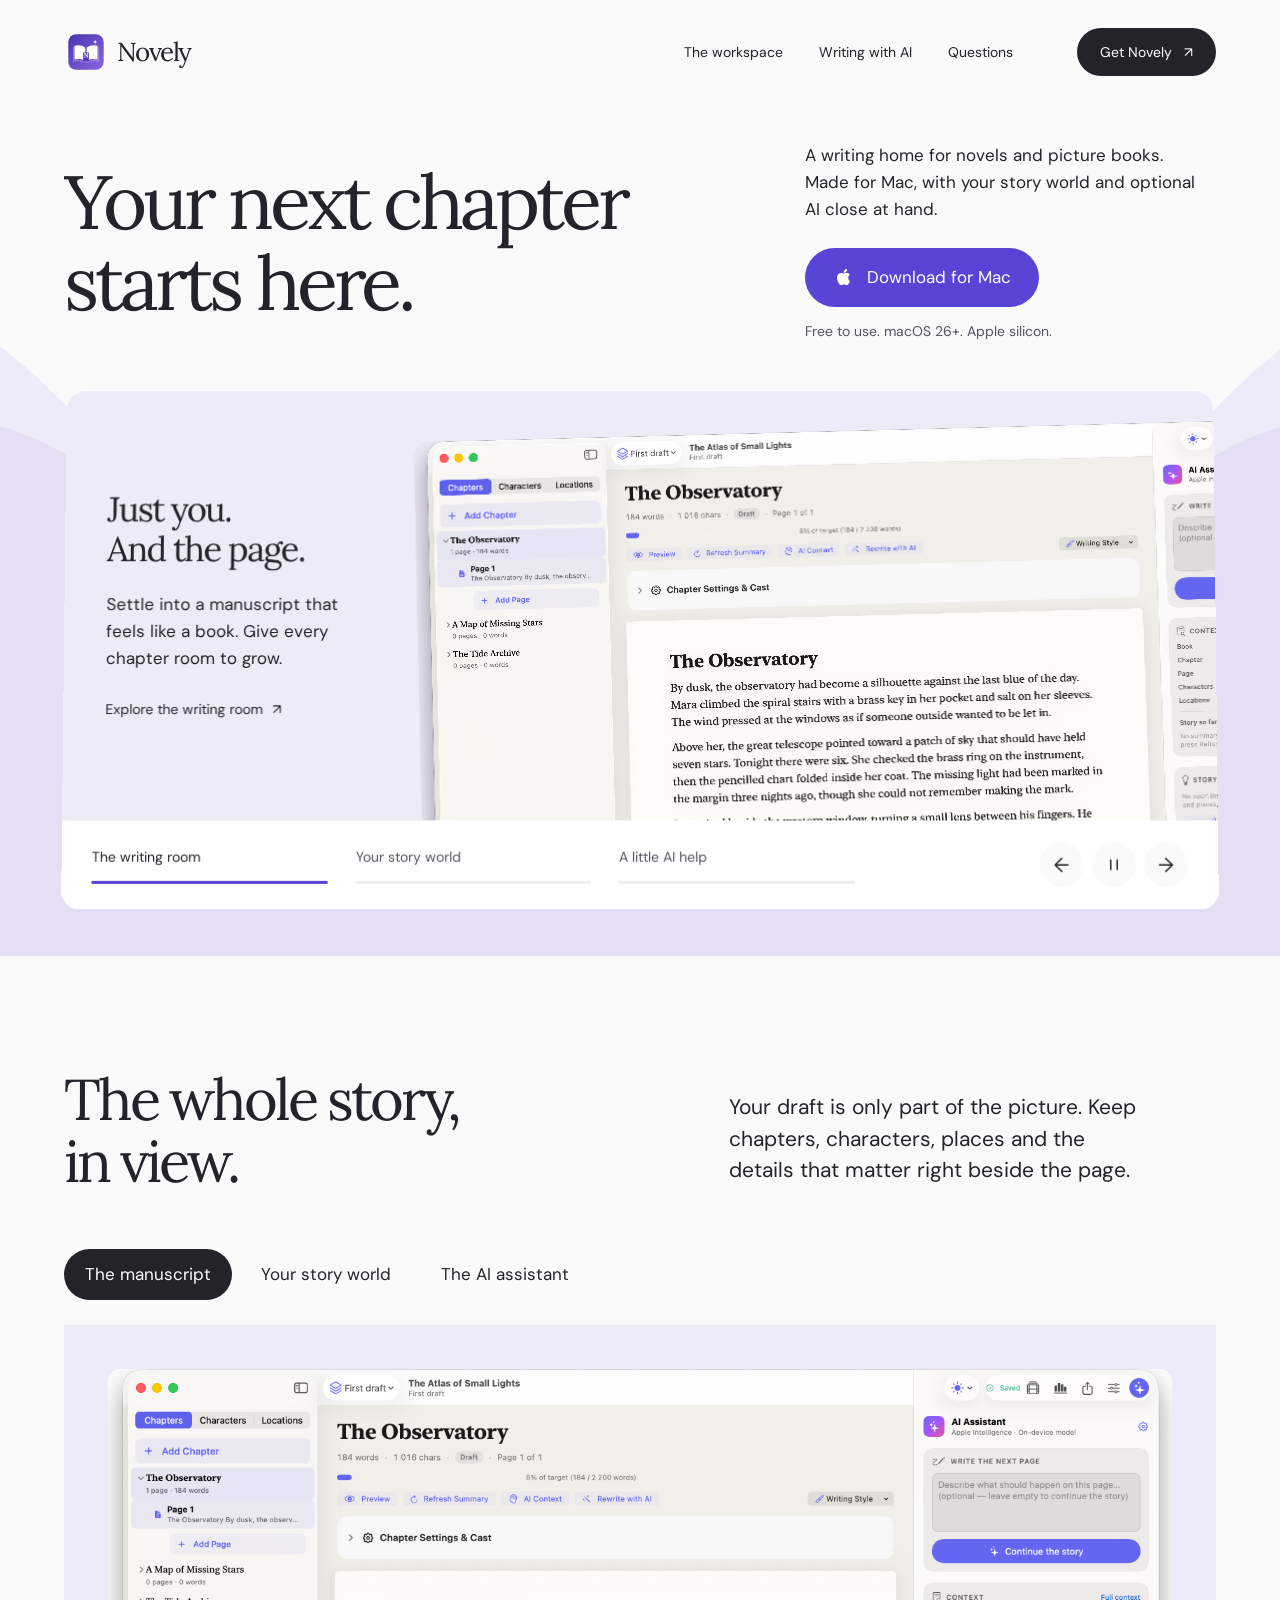
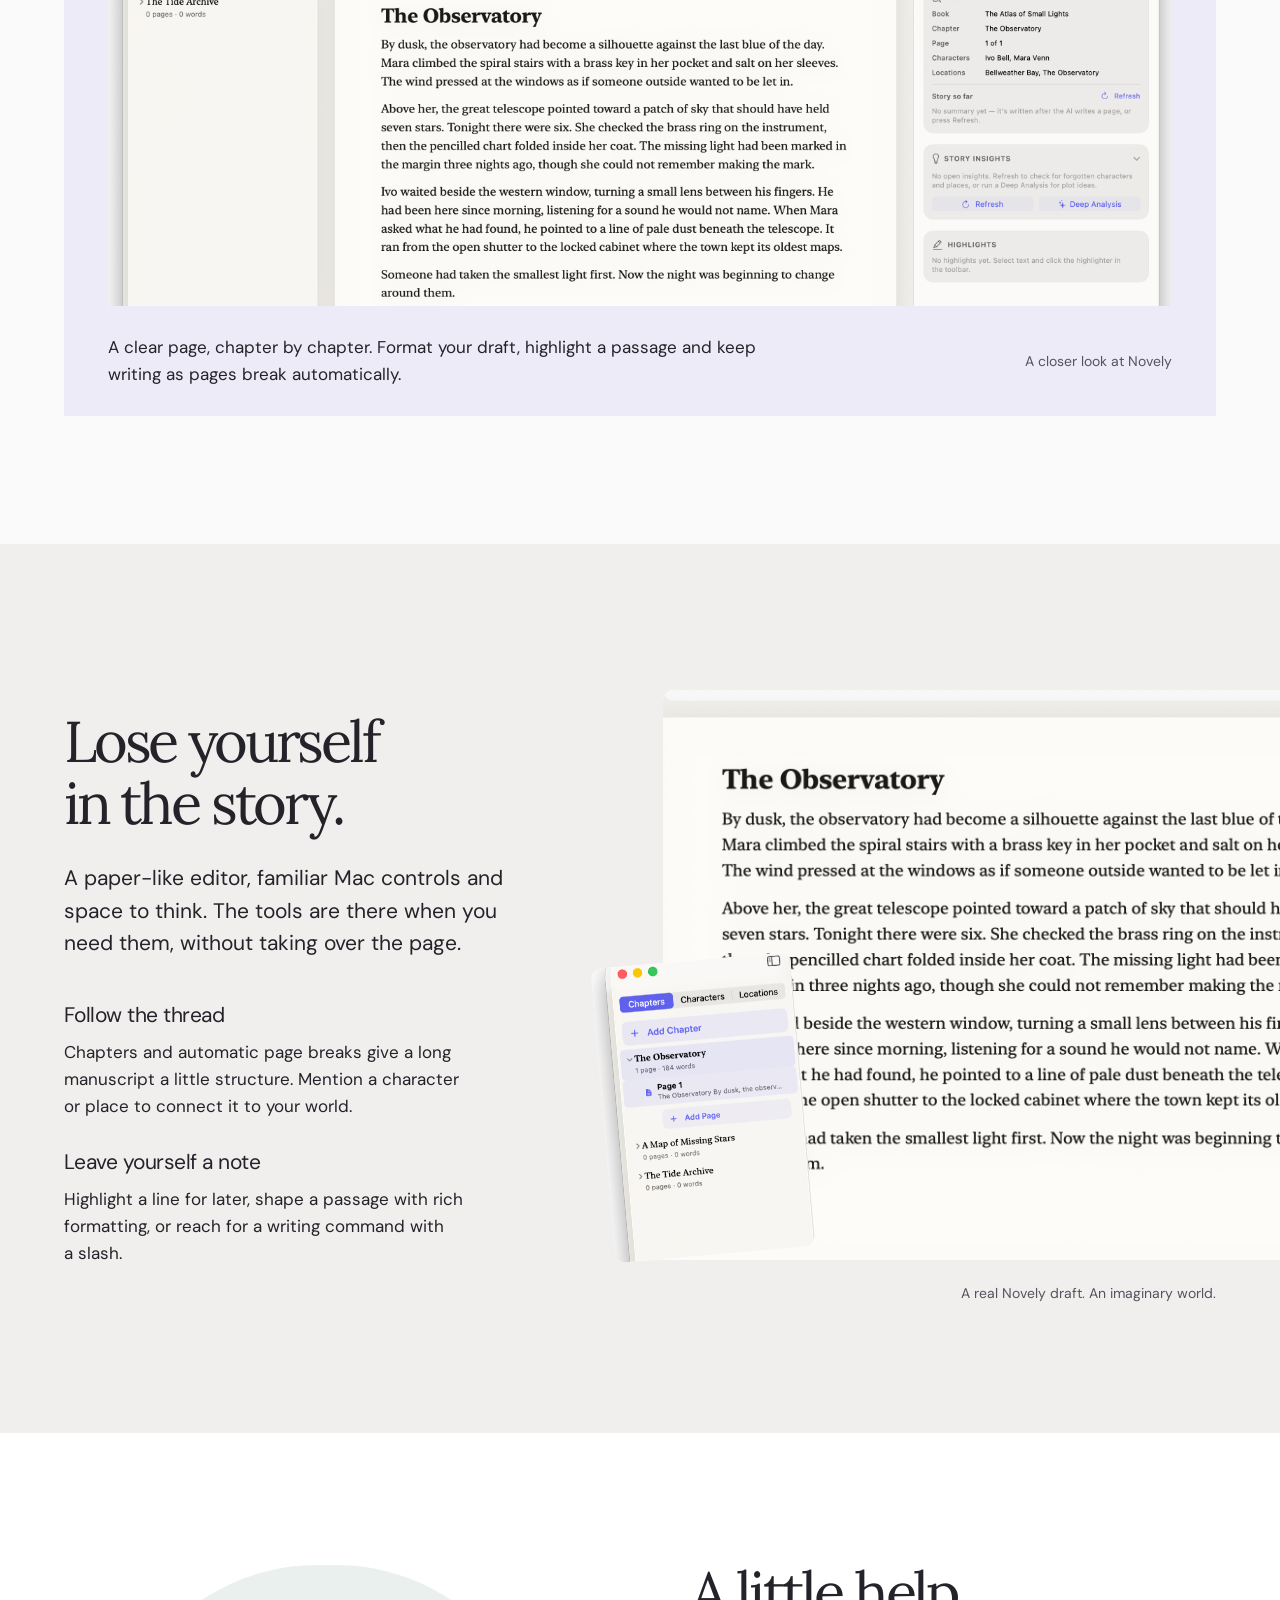
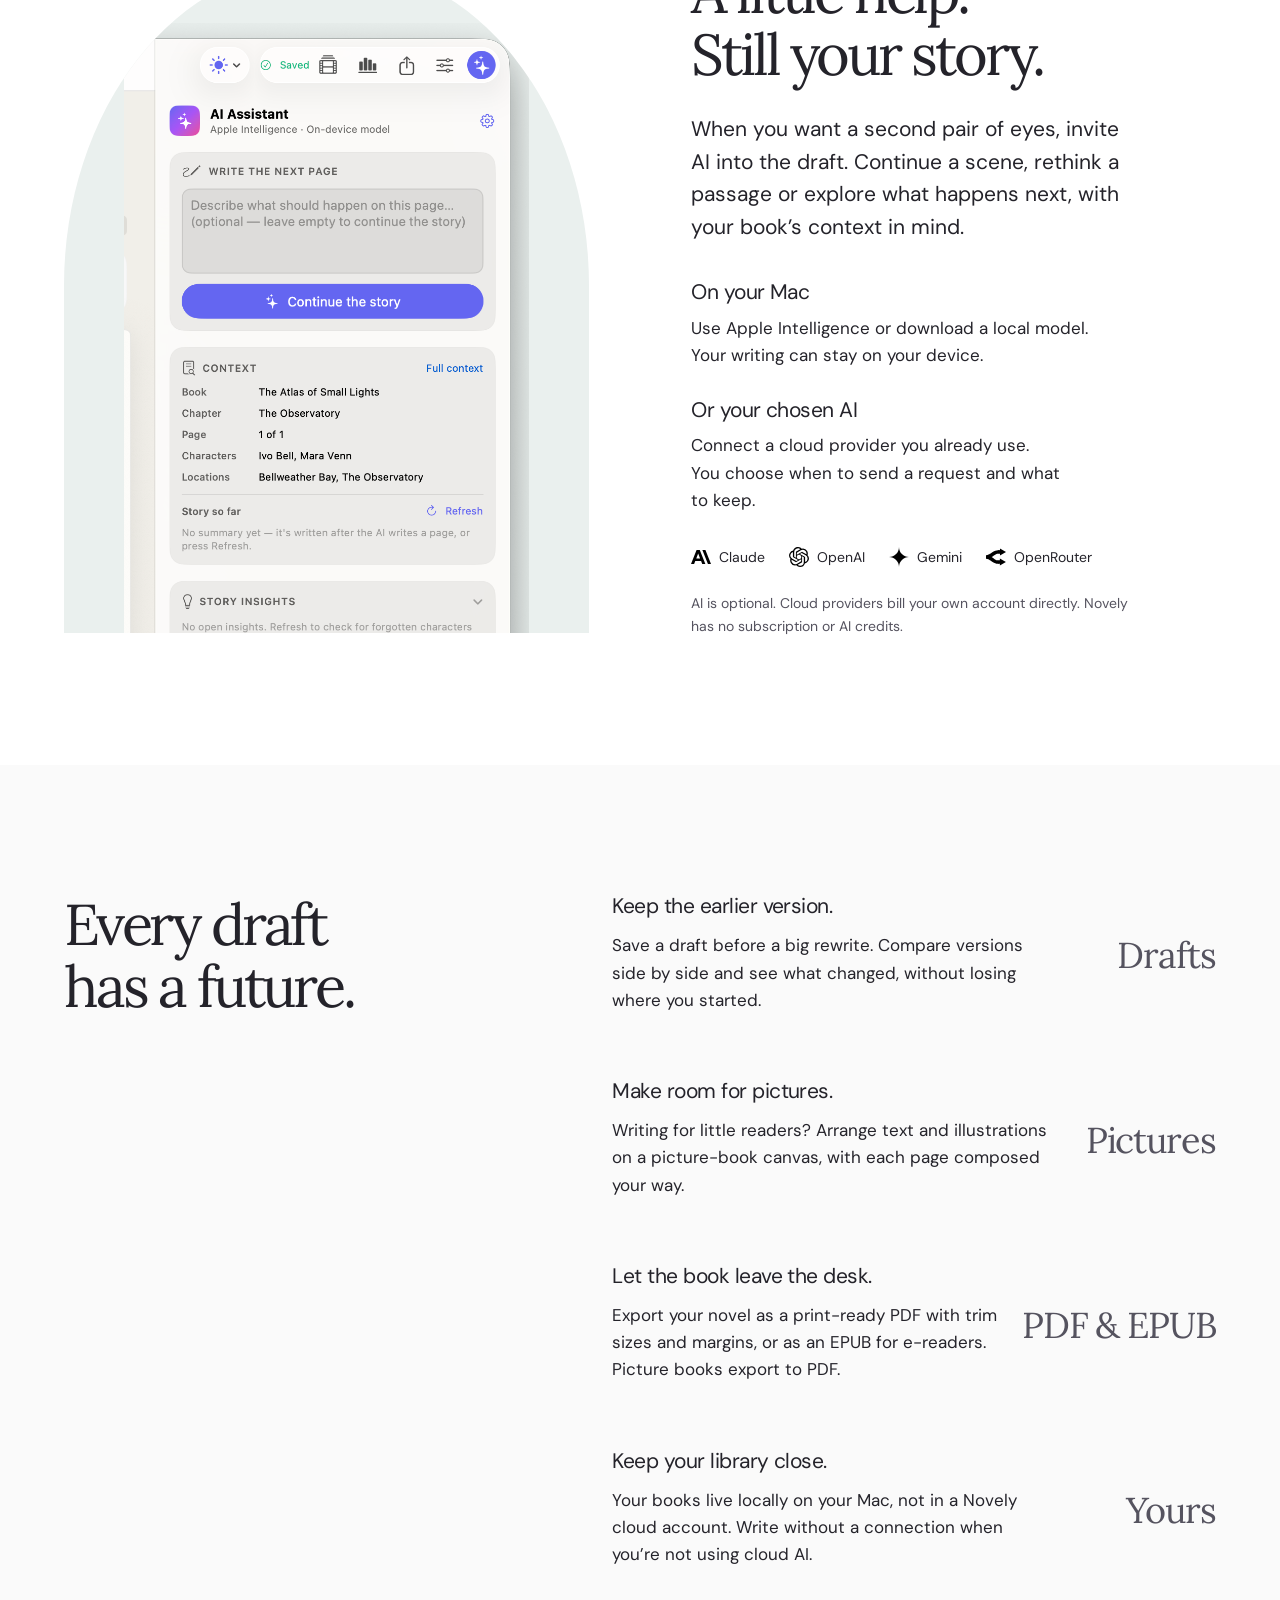
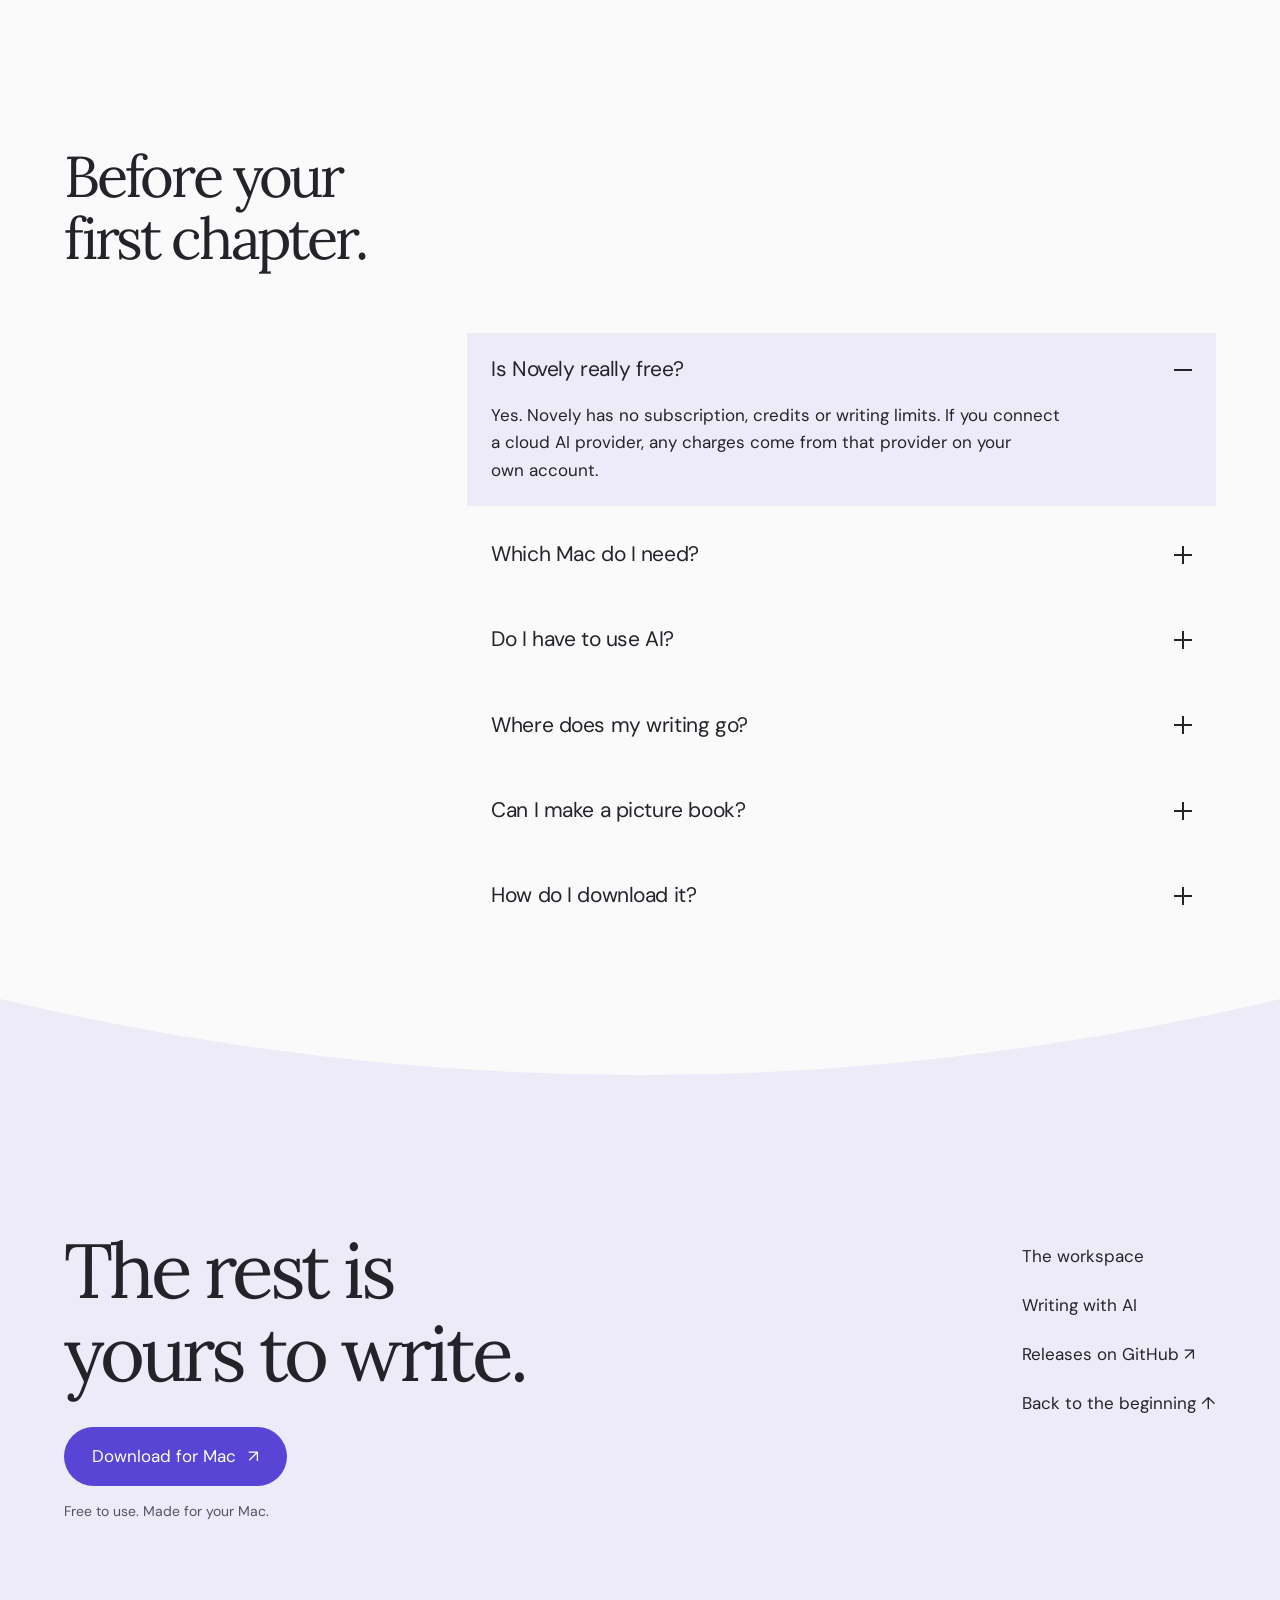
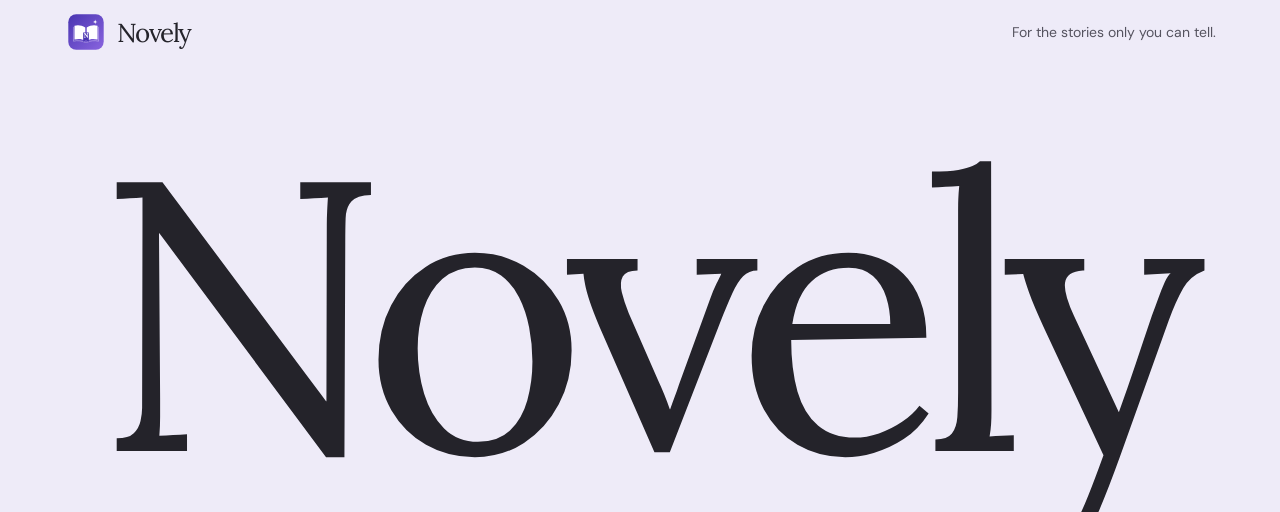
==== index.html @ 9517bfdf "Launch Novely website with feature carousel and shared branding" ====
<!doctype html>
<html lang="en">
<head>
  <meta charset="utf-8">
  <meta name="viewport" content="width=device-width, initial-scale=1">
  <meta name="color-scheme" content="light">
  <meta name="theme-color" content="#fafafa">
  <title>Novely — a home for your next chapter</title>
  <meta name="description" content="A free, native Mac writing app for novels and picture books. Keep your manuscript, story world and optional AI together. Your library stays on your Mac.">
  <meta property="og:title" content="Novely — a home for your next chapter">
  <meta property="og:description" content="A writing home for novels and picture books. Free to use. Made for Mac.">
  <meta property="og:type" content="website">
  <meta property="og:url" content="https://novly-story.github.io/">
  <meta property="og:image" content="https://novly-story.github.io/assets/novely-editor-clean.png">
  <meta name="twitter:card" content="summary_large_image">
  <link rel="canonical" href="https://novly-story.github.io/">
  <link rel="icon" type="image/png" sizes="32x32" href="assets/favicon.png">
  <link rel="icon" type="image/svg+xml" href="assets/novely-icon.svg">
  <link rel="preload" href="assets/lora.ttf" as="font" type="font/ttf" crossorigin>
  <link rel="preload" href="assets/dm-sans.ttf" as="font" type="font/ttf" crossorigin>
  <link rel="stylesheet" href="assets/site.css">
  <script src="assets/site.js" defer></script>
</head>
<body id="top">
  <a class="skip-link" href="#main">Skip to content</a>
  <header class="header shell">
    <a class="brand" href="#top" aria-label="Novely home"><img src="assets/novely-icon.svg" width="44" height="44" alt=""><span>Novely</span></a>
    <nav aria-label="Main navigation" class="navigation">
      <a href="#workspace">The workspace</a>
      <a href="#ai">Writing with AI</a>
      <a href="#questions">Questions</a>
    </nav>
    <a class="button header-download" href="https://github.com/Novly-Story/releases">Get Novely <span aria-hidden="true">↗</span></a>
  </header>

  <main id="main">
    <section class="hero" aria-labelledby="hero-title">
      <div class="page-curves" aria-hidden="true">
        <svg viewBox="0 0 1600 1100" preserveAspectRatio="none"><path class="page-back" d="M-250 280C80 80 155 735 800 745C1445 755 1520 80 1850 280L1850 1200H-250Z"/><path class="page-front" d="M-250 445C175 170 270 840 800 845C1330 850 1425 170 1850 445L1850 1200H-250Z"/></svg>
      </div>
      <div class="hero-copy shell">
        <h1 id="hero-title"><span class="line"><span>Your next chapter</span></span><span class="line"><span>starts here.</span></span></h1>
        <div class="hero-introduction">
        <p class="hero-description" data-enter>A writing home for novels and picture books. Made for Mac, with your story world and optional AI close at hand.</p>
        <div class="hero-action" data-enter>
          <a class="button primary" href="https://github.com/Novly-Story/releases"><svg viewBox="0 0 24 24" aria-hidden="true"><path d="M16.6 12.7c0-2.1 1.7-3.2 1.8-3.3-1-1.5-2.6-1.7-3.2-1.7-1.4-.1-2.7.8-3.4.8-.7 0-1.8-.8-2.9-.8-1.5 0-2.9.9-3.7 2.2-1.6 2.7-.4 6.7 1.1 8.9.7 1 1.5 2.1 2.6 2.1 1.1-.1 1.5-.7 2.9-.7 1.4 0 1.8.7 3 .7 1.2 0 1.9-1.1 2.6-2.1.8-1.2 1.1-2.4 1.2-2.5-.1 0-2-0.8-2-3.6ZM14.4 6.3c.6-.8 1.1-1.9 1-3-.9 0-2.1.6-2.8 1.4-.6.7-1.2 1.8-1 2.9 1 .1 2.1-.5 2.8-1.3Z"/></svg>Download for Mac</a>
          <p class="small">Free to use. macOS 26+. Apple silicon.</p>
        </div>
        </div>
      </div>
      <div class="hero-product shell" data-enter>
        <section class="feature-carousel product-parallax" aria-label="A tour of Novely" aria-roledescription="carousel">
          <div class="feature-slides" aria-live="off">
            <article class="feature-slide is-active slide-writing" role="group" aria-roledescription="slide" aria-label="1 of 3: The writing room" data-slide="0">
              <div class="slide-copy"><h2>Just you.<br> And the page.</h2><p>Settle into a manuscript that feels like a book. Give every chapter room to grow.</p><a href="#workspace" class="slide-link">Explore the writing room <span aria-hidden="true">↗</span></a></div>
              <figure class="slide-art writing-art"><img src="assets/novely-editor-clean.png" width="2020" height="1240" fetchpriority="high" alt="Novely’s real writing workspace, with chapter navigation and a paper-like manuscript."></figure>
            </article>
            <article class="feature-slide slide-world" role="group" aria-roledescription="slide" aria-label="2 of 3: Your story world" data-slide="1" aria-hidden="true" inert>
              <div class="slide-copy"><h2>Keep every<br> thread close.</h2><p>The chapter, the cast, the places they return to. A whole world, held beside your words.</p><a href="#workspace" class="slide-link">Find your way around <span aria-hidden="true">↗</span></a></div>
              <figure class="slide-art world-art"><img class="world-manuscript" src="assets/novely-manuscript-detail.png" width="1610" height="1400" alt="The Observatory manuscript page in Novely."><img class="world-chapters" src="assets/novely-story-sidebar.png" width="602" height="1760" alt="The story’s chapters organised beside the manuscript."></figure>
            </article>
            <article class="feature-slide slide-assistant" role="group" aria-roledescription="slide" aria-label="3 of 3: Optional AI assistance" data-slide="2" aria-hidden="true" inert>
              <div class="slide-copy"><h2>A second<br> pair of eyes.</h2><p>Get a nudge when you need one, from an assistant that knows the story so far.</p><a href="#ai" class="slide-link">Meet your writing partner <span aria-hidden="true">↗</span></a></div>
              <figure class="slide-art assistant-art"><img class="assistant-manuscript" src="assets/novely-manuscript-detail.png" width="1610" height="1400" alt="Your manuscript stays in view while you work with the optional assistant."><img class="assistant-panel" src="assets/novely-ai-context.png" width="794" height="1940" alt="Apple Intelligence in Novely, with the chapter, characters and locations in context."></figure>
            </article>
          </div>
          <div class="carousel-controls">
            <div class="carousel-chapters" role="group" aria-label="Choose a feature">
              <button type="button" class="carousel-chapter" data-feature="0" aria-pressed="true"><span>The writing room</span><span class="chapter-progress" aria-hidden="true"><span></span></span></button>
              <button type="button" class="carousel-chapter" data-feature="1" aria-pressed="false"><span>Your story world</span><span class="chapter-progress" aria-hidden="true"><span></span></span></button>
              <button type="button" class="carousel-chapter" data-feature="2" aria-pressed="false"><span>A little AI help</span><span class="chapter-progress" aria-hidden="true"><span></span></span></button>
            </div>
            <div class="carousel-transport"><button type="button" data-carousel="previous" aria-label="Previous feature">←</button><button type="button" data-carousel="pause" aria-label="Pause feature carousel" aria-pressed="false"><svg class="pause-icon" viewBox="0 0 20 20" aria-hidden="true"><path d="M6 4v12M14 4v12"/></svg><svg class="play-icon" viewBox="0 0 20 20" aria-hidden="true"><path d="m7 4 8 6-8 6Z"/></svg></button><button type="button" data-carousel="next" aria-label="Next feature">→</button></div>
          </div>
          <p class="visually-hidden carousel-status" aria-live="polite"></p>
        </section>
      </div>
    </section>

    <section class="workspace section shell" id="workspace" aria-labelledby="workspace-title">
      <div class="section-heading">
        <h2 id="workspace-title" data-reveal>The whole story,<br>in view.</h2>
        <p data-reveal>Your draft is only part of the picture. Keep chapters, characters, places and the details that matter right beside the page.</p>
      </div>
      <div class="workspace-explorer" data-reveal>
        <div class="explorer-controls" role="group" aria-label="Explore the Novely workspace">
          <button type="button" data-view="manuscript" aria-pressed="true">The manuscript</button>
          <button type="button" data-view="world" aria-pressed="false">Your story world</button>
          <button type="button" data-view="assistant" aria-pressed="false">The AI assistant</button>
        </div>
        <div class="explorer-stage">
          <div class="explorer-image" data-focus="manuscript"><img src="assets/novely-editor-clean.png" width="2020" height="1240" loading="lazy" alt="Explore the manuscript, chapter navigation and story-aware assistant in a real Novely window."></div>
          <div class="explorer-caption"><p id="view-description" aria-live="polite">A clear page, chapter by chapter. Format your draft, highlight a passage and keep writing as pages break automatically.</p><span class="explorer-hint" aria-hidden="true">A closer look at Novely</span></div>
        </div>
      </div>
    </section>

    <section class="writing section" aria-labelledby="writing-title">
      <div class="shell writing-layout">
        <div class="writing-copy">
          <h2 id="writing-title" data-reveal>Lose yourself<br>in the story.</h2>
          <p data-reveal>A paper-like editor, familiar Mac controls and space to think. The tools are there when you need them, without taking over the page.</p>
          <div class="writing-details">
            <div data-reveal><h3>Follow the thread</h3><p>Chapters and automatic page breaks give a long manuscript a little structure. Mention a character or place to connect it to your world.</p></div>
            <div data-reveal><h3>Leave yourself a note</h3><p>Highlight a line for later, shape a passage with rich formatting, or reach for a writing command with a slash.</p></div>
          </div>
        </div>
        <div class="manuscript-composition" data-reveal>
          <figure class="manuscript-crop"><img src="assets/novely-manuscript-detail.png" width="1610" height="1400" loading="lazy" alt="The Observatory chapter in Novely’s paper-like manuscript editor, with rich text and page controls."></figure>
          <figure class="chapter-crop"><img src="assets/novely-story-sidebar.png" width="602" height="1760" loading="lazy" alt="Novely chapter navigation with The Observatory, A Map of Missing Stars, and The Tide Archive."></figure>
          <p class="small composition-caption">A real Novely draft. An imaginary world.</p>
        </div>
      </div>
    </section>

    <section class="ai section" id="ai" aria-labelledby="ai-title">
      <div class="shell ai-layout">
        <div class="ai-visual" data-reveal><figure><img src="assets/novely-ai-context.png" width="794" height="1940" loading="lazy" alt="Novely’s Apple Intelligence assistant, with the current chapter, characters, locations and story insights in context."></figure></div>
        <div class="ai-copy">
          <h2 id="ai-title" data-reveal>A little help.<br>Still your story.</h2>
          <p data-reveal>When you want a second pair of eyes, invite AI into the draft. Continue a scene, rethink a passage or explore what happens next, with your book’s context in mind.</p>
          <div class="ai-options" data-reveal>
            <div><h3>On your Mac</h3><p>Use Apple Intelligence or download a local model. Your writing can stay on your device.</p></div>
            <div><h3>Or your chosen AI</h3><p>Connect a cloud provider you already use. You choose when to send a request and what to keep.</p></div>
          </div>
          <div class="providers" aria-label="Supported cloud AI providers" data-reveal>
            <span><img src="assets/anthropic.svg" width="22" height="22" alt="">Claude</span><span><img src="assets/openai.svg" width="22" height="22" alt="">OpenAI</span><span><img src="assets/googlegemini.svg" width="22" height="22" alt="">Gemini</span><span><img src="assets/openrouter.svg" width="22" height="22" alt="">OpenRouter</span>
          </div>
          <p class="small" data-reveal>AI is optional. Cloud providers bill your own account directly. Novely has no subscription or AI credits.</p>
        </div>
      </div>
    </section>

    <section class="possibilities section shell" aria-labelledby="possibilities-title">
      <h2 id="possibilities-title" data-reveal>Every draft<br>has a future.</h2>
      <div class="possibility-list">
        <article data-reveal><h3>Keep the earlier version.</h3><p>Save a draft before a big rewrite. Compare versions side by side and see what changed, without losing where you started.</p><span class="format-word" aria-hidden="true">Drafts</span></article>
        <article data-reveal><h3>Make room for pictures.</h3><p>Writing for little readers? Arrange text and illustrations on a picture-book canvas, with each page composed your way.</p><span class="format-word" aria-hidden="true">Pictures</span></article>
        <article data-reveal><h3>Let the book leave the desk.</h3><p>Export your novel as a print-ready PDF with trim sizes and margins, or as an EPUB for e-readers. Picture books export to PDF.</p><span class="format-word" aria-hidden="true">PDF & EPUB</span></article>
        <article data-reveal><h3>Keep your library close.</h3><p>Your books live locally on your Mac, not in a Novely cloud account. Write without a connection when you’re not using cloud AI.</p><span class="format-word" aria-hidden="true">Yours</span></article>
      </div>
    </section>

    <section class="questions section shell" id="questions" aria-labelledby="questions-title">
      <h2 id="questions-title" data-reveal>Before your<br>first chapter.</h2>
      <div class="question-list">
        <details data-reveal open><summary>Is Novely really free?<span aria-hidden="true"></span></summary><p>Yes. Novely has no subscription, credits or writing limits. If you connect a cloud AI provider, any charges come from that provider on your own account.</p></details>
        <details data-reveal><summary>Which Mac do I need?<span aria-hidden="true"></span></summary><p>An Apple silicon Mac running macOS 26 or later. Apple Intelligence availability also depends on your device, language and region.</p></details>
        <details data-reveal><summary>Do I have to use AI?<span aria-hidden="true"></span></summary><p>No. The writing workspace works without AI. When you want assistance, choose Apple Intelligence, a local MLX model, or a connected cloud provider. Ollama is also supported when available on your Mac.</p></details>
        <details data-reveal><summary>Where does my writing go?<span aria-hidden="true"></span></summary><p>Your library is stored locally on your Mac. If you choose cloud AI, the relevant prompt and story context are sent to that provider for your request, subject to its privacy terms.</p></details>
        <details data-reveal><summary>Can I make a picture book?<span aria-hidden="true"></span></summary><p>Yes. Picture books have a visual canvas for arranging text and illustrations. Their pages stay as you compose them, rather than splitting automatically, and can be exported to PDF.</p></details>
        <details data-reveal><summary>How do I download it?<span aria-hidden="true"></span></summary><p>The download buttons take you to Novely’s public GitHub releases. Choose the latest available Mac release and follow its installation notes. If no build is listed yet, check back there for the first release.</p></details>
      </div>
    </section>

    <footer class="footer">
      <svg class="footer-curve" viewBox="0 0 1600 180" preserveAspectRatio="none" aria-hidden="true"><path d="M0 180V12Q800 240 1600 12V180Z"/></svg>
      <div class="shell">
        <div class="footer-top">
          <div><h2 data-reveal>The rest is<br>yours to write.</h2><a class="button primary" href="https://github.com/Novly-Story/releases" data-reveal>Download for Mac <span aria-hidden="true">↗</span></a><p class="small" data-reveal>Free to use. Made for your Mac.</p></div>
          <nav class="footer-links" aria-label="Footer navigation"><a href="#workspace">The workspace</a><a href="#ai">Writing with AI</a><a href="https://github.com/Novly-Story/releases">Releases on GitHub ↗</a><a href="#top">Back to the beginning ↑</a></nav>
        </div>
        <div class="footer-bottom"><a class="brand" href="#top"><img src="assets/novely-icon.svg" width="44" height="44" alt=""><span>Novely</span></a><p class="small">For the stories only you can tell.</p></div>
        <div class="footer-wordmark" aria-hidden="true" data-reveal>Novely</div>
      </div>
    </footer>
  </main>
</body>
</html>
---- assets/site.css ----
@font-face{font-family:"Lora";src:url("lora.ttf") format("truetype");font-weight:400;font-style:normal;font-display:swap}
@font-face{font-family:DM Sans;src:url("dm-sans.ttf") format("truetype");font-weight:400;font-style:normal;font-display:swap}
:root{
  color-scheme:light;
  --paper:#fafafa;--white:#fff;--ink:#24232a;--secondary:#55535f;--accent:#5945d5;--accent-hover:#4331b4;
  --lilac:#eeebf8;--lilac-deep:#e4dff4;--stone:#f0efed;--mint:#eaf0ee;
  --serif:"Lora",Georgia,serif;--sans:"DM Sans",-apple-system,BlinkMacSystemFont,sans-serif;
  --display:clamp(54px,5.9vw,94px);--heading:clamp(44px,4.5vw,68px);--lead:21px;--body:17px;--small:14px;
  --gutter:clamp(22px,5vw,80px);--measure:1440px;--ease:cubic-bezier(.22,1,.36,1);--travel:900ms;
}
*,*::before,*::after{box-sizing:border-box}
html{scroll-behavior:smooth;scroll-padding-top:32px}
body{margin:0;background:var(--paper);color:var(--ink);font:400 var(--body)/1.6 var(--sans);-webkit-font-smoothing:antialiased}
::selection{background:var(--lilac-deep);color:var(--ink)}
img,svg{display:block;max-width:100%}
img{height:auto}
figure,p,h1,h2,h3{margin:0}
a{color:inherit;text-underline-offset:5px}
button{font:inherit;color:inherit;cursor:pointer}
a,button,summary{-webkit-tap-highlight-color:transparent}
a:focus-visible,button:focus-visible,summary:focus-visible{outline:3px solid var(--accent);outline-offset:6px}
.shell{width:min(100% - var(--gutter)*2,var(--measure));margin-inline:auto}
.section{padding-block:clamp(96px,10vw,160px)}
h1,h2{font-family:var(--serif);font-weight:400;letter-spacing:-.055em;line-height:1.08;text-wrap:balance}
h1{font-size:var(--display)}h2{font-size:var(--heading)}
h3{font-size:var(--lead);font-weight:500;line-height:1.3;letter-spacing:-.025em;text-wrap:balance}
p{text-wrap:pretty}
.small{font-size:var(--small);color:var(--secondary);line-height:1.6}
.skip-link{position:absolute;z-index:10;left:16px;top:12px;padding:12px 20px;background:var(--ink);color:var(--white);transform:translateY(-150%)}
.skip-link:focus{transform:none}
.header{position:relative;z-index:2;display:flex;align-items:center;justify-content:space-between;gap:30px;height:104px}
.brand{display:inline-flex;align-items:center;gap:9px;font:400 26px/1.2 var(--serif);letter-spacing:-.06em;text-decoration:none}
.brand img{width:44px;height:44px}
.navigation{display:flex;gap:36px;align-items:center;margin-left:auto;margin-right:34px}
.navigation a,.footer-links a{text-decoration:none;position:relative;font-size:var(--small)}
.navigation a::after,.footer-links a::after{content:"";position:absolute;left:0;bottom:-5px;height:2px;width:100%;background:currentColor;transform:scaleX(0);transform-origin:left;transition:transform 240ms var(--ease)}
.navigation a:hover::after,.footer-links a:hover::after{transform:scaleX(1)}
.button{display:inline-flex;align-items:center;justify-content:center;gap:12px;min-height:48px;padding:12px 23px;border:0;border-radius:100px;background:var(--ink);color:var(--white);font-size:var(--small);font-weight:500;text-decoration:none;transition:transform 200ms var(--ease),background-color 200ms ease}
.button:hover{transform:translateY(-3px);background:var(--secondary)}
.button:active{transform:translateY(0) scale(.97)}
.button svg{width:22px;height:22px;fill:currentColor}
.button span{transition:transform 240ms var(--ease)}
.button:hover span{transform:translate(2px,-2px)}
.primary{background:var(--accent);color:var(--white);min-height:58px;padding:16px 28px;font-size:var(--body)}
.primary:hover{background:var(--accent-hover)}
.hero{position:relative;isolation:isolate;overflow:clip;padding-top:38px;padding-bottom:48px}
.hero-copy{position:relative;z-index:1;display:grid;grid-template-columns:1.65fr 1fr;gap:clamp(32px,5vw,80px);align-items:center;text-align:left}
.hero h1{margin:0;white-space:nowrap}
.line{display:block;overflow:hidden;padding-bottom:.13em;margin-bottom:-.13em}
.line>span{display:block}
.hero-description{max-width:400px;margin:0 0 24px;font-size:var(--body);line-height:1.6}
.hero-action .small{margin-top:13px}
.page-curves{position:absolute;z-index:-1;inset:0;pointer-events:none}
.page-curves svg{width:100%;height:920px;max-width:none}
.page-back{fill:var(--lilac)}.page-front{fill:var(--lilac-deep)}
.hero-product{position:relative;z-index:1;margin-top:48px;perspective:1800px}
.product-parallax{transform-origin:50% 50%;will-change:transform}
.feature-carousel{overflow:hidden;border-radius:18px;background:var(--white)}
.feature-slides{position:relative;height:430px;overflow:hidden;perspective:1600px;touch-action:pan-y}
.feature-slide{position:absolute;inset:0;display:grid;grid-template-columns:30% 70%;overflow:hidden;opacity:0;visibility:hidden;pointer-events:none;transform:translateX(8%);transition:opacity 650ms ease,transform 1000ms var(--ease),visibility 1000ms}
.feature-slide.is-active{opacity:1;visibility:visible;pointer-events:auto;transform:translateX(0);z-index:1}
.feature-slide.is-leaving{visibility:visible;transform:translateX(-7%) rotateY(-5deg);transform-origin:left center;opacity:0}
.slide-writing{background:var(--lilac)}.slide-world{background:var(--stone)}.slide-assistant{background:var(--mint)}
.slide-copy{position:relative;z-index:2;align-self:center;padding:36px 24px 36px 42px}
.slide-copy h2{font-size:clamp(30px,2.7vw,42px);line-height:1.17;letter-spacing:-.05em;white-space:nowrap}
.slide-copy p{margin-top:22px;font-size:var(--body);max-width:250px}
.slide-link{display:inline-block;margin-top:26px;font-size:var(--small);text-decoration:none;line-height:1.6}
.slide-link span{display:inline-block;margin-left:6px;transition:transform 200ms var(--ease)}
.slide-link:hover span{transform:translate(3px,-3px)}
.slide-art{position:relative;min-width:0;align-self:stretch;transform:translate(44px,30px) rotate(2deg);transform-origin:60% 70%;opacity:0;transition:opacity 650ms ease,transform 1300ms var(--ease)}
.is-active .slide-art{transform:translate(0,0) rotate(0);opacity:1;transition-delay:120ms}
.writing-art img{position:absolute;left:10px;top:38px;width:980px;max-width:none;border-radius:15px;transform:rotate(-1.5deg)}
.world-art .world-manuscript{position:absolute;left:150px;top:45px;width:780px;max-width:none;border-radius:10px;transform:rotate(3deg)}
.world-art .world-chapters{position:absolute;left:28px;top:26px;width:245px;max-width:none;border-radius:12px;transform:rotate(-4deg)}
.assistant-art .assistant-manuscript{position:absolute;left:20px;top:60px;width:690px;max-width:none;border-radius:12px;transform:rotate(-3deg)}
.assistant-art .assistant-panel{position:absolute;right:48px;top:22px;width:310px;max-width:none;border-radius:14px;transform:rotate(2deg)}
.carousel-controls{display:none;padding:22px 30px;gap:28px;justify-content:space-between;align-items:center;background:var(--white)}
.interactive .carousel-controls{display:flex}
.carousel-chapters{display:flex;gap:28px;flex:1;max-width:760px}
.carousel-chapter{border:0;background:none;text-align:left;padding:0;min-height:44px;flex:1;font-size:var(--small);color:var(--secondary);transition:color 200ms ease}
.carousel-chapter:hover,.carousel-chapter[aria-pressed=true]{color:var(--ink)}
.chapter-progress{display:block;height:3px;background:var(--stone);margin-top:12px;overflow:hidden}
.chapter-progress>span{display:block;width:100%;height:100%;background:var(--accent);transform:scaleX(0);transform-origin:left}
.carousel-chapter[aria-pressed=true] .chapter-progress>span{transform:scaleX(1)}
.feature-carousel.is-playing .carousel-chapter[aria-pressed=true] .chapter-progress>span{animation:chapter-time 6500ms linear both}
.feature-carousel.is-held .carousel-chapter[aria-pressed=true] .chapter-progress>span{animation-play-state:paused}
.carousel-transport{display:flex;gap:8px}
.carousel-transport button{display:grid;place-items:center;width:44px;height:44px;border:0;border-radius:50%;background:var(--paper);font-size:20px;transition:transform 180ms var(--ease),background-color 180ms ease}
.carousel-transport button:hover{background:var(--lilac);transform:translateY(-2px)}
.carousel-transport button:active{transform:scale(.94)}
.carousel-transport button:disabled{opacity:.45;cursor:default;transform:none;background:var(--paper)}
.carousel-transport svg{width:16px;height:16px;fill:none;stroke:currentColor;stroke-width:1.8;stroke-linecap:round}
.carousel-transport .play-icon{display:none;fill:currentColor;stroke:none}
[data-carousel=pause][aria-pressed=true] .pause-icon{display:none}
[data-carousel=pause][aria-pressed=true] .play-icon{display:block}
.visually-hidden{position:absolute;width:1px;height:1px;padding:0;margin:-1px;overflow:hidden;clip-path:inset(50%);white-space:nowrap;border:0}
@keyframes chapter-time{from{transform:scaleX(0)}to{transform:scaleX(1)}}
@keyframes paper-breathe{0%,100%{transform:translateY(0) rotate(-1.5deg)}50%{transform:translateY(-10px) rotate(-.8deg)}}
@keyframes page-open{from{opacity:0;transform:rotateX(9deg) translateY(65px) scale(.96)}to{opacity:1;transform:rotateX(0) translateY(0) scale(1)}}
.section-heading{display:grid;grid-template-columns:1.2fr 1fr;align-items:end;gap:80px;margin-bottom:56px}
.section-heading p{max-width:420px;padding-bottom:6px;font-size:var(--lead);line-height:1.5}
.workspace{padding-top:112px}
.explorer-controls{display:none;gap:8px;flex-wrap:wrap;margin-bottom:25px}
.interactive .explorer-controls{display:flex}
.explorer-controls button{border:0;border-radius:100px;background:transparent;padding:12px 21px;min-height:48px;font-size:var(--body);transition:background-color 180ms ease,color 180ms ease,transform 180ms var(--ease)}
.explorer-controls button:hover{background:var(--lilac)}
.explorer-controls button:active{transform:scale(.97)}
.explorer-controls button[aria-pressed=true]{background:var(--ink);color:var(--white)}
.explorer-stage{background:var(--lilac);padding:44px 44px 0;overflow:hidden}
.explorer-image{aspect-ratio:1.98;overflow:hidden;border-radius:12px 12px 0 0;background:var(--white)}
.explorer-image img{width:100%;transform-origin:50% 32%;transition:transform 1000ms var(--ease)}
.explorer-image[data-focus=world] img{transform:scale(1.72);transform-origin:0 0}
.explorer-image[data-focus=assistant] img{transform:scale(1.72);transform-origin:100% 0}
.explorer-caption{display:flex;gap:40px;justify-content:space-between;align-items:center;padding:28px 0}
.explorer-caption p{max-width:650px;min-height:54px}
.explorer-hint{font-size:var(--small);white-space:nowrap;color:var(--secondary)}
.writing{background:var(--stone);overflow:clip}
.writing-layout{display:grid;grid-template-columns:.9fr 1.1fr;gap:clamp(48px,6vw,96px);align-items:center}
.writing-copy>p,.ai-copy>p:not(.small){font-size:var(--lead);line-height:1.55;margin-top:28px;max-width:450px}
.writing-details{display:grid;gap:28px;margin-top:42px;max-width:400px}
.writing-details p{margin-top:10px}
.manuscript-composition{position:relative;min-width:0;padding:18px 0 0 38px}
.manuscript-crop{height:570px;width:calc(100% + var(--gutter));overflow:hidden;background:var(--white);border-radius:10px 0 0 0}
.manuscript-crop img{width:780px;max-width:none;transform:translate(-38px,-56px)}
.chapter-crop{position:absolute;bottom:50px;left:-22px;width:200px;height:295px;overflow:hidden;border-radius:10px;background:var(--white);transform:rotate(-5deg)}
.chapter-crop img{width:200px;max-width:none}
.composition-caption{margin-top:22px;text-align:right}
.ai{background:var(--white);overflow:clip}
.ai-layout{display:grid;grid-template-columns:1fr 1fr;gap:clamp(48px,8vw,128px);align-items:center}
.ai-visual{position:relative;background:var(--mint);padding:58px 60px 0;overflow:hidden;border-radius:48% 48% 0 0}
.ai-visual figure{height:610px;overflow:hidden}
.ai-visual img{width:100%;border-radius:20px 20px 0 0}
.ai-options{display:grid;gap:28px;margin-top:36px}
.ai-options p{max-width:400px;margin-top:8px}
.providers{display:flex;flex-wrap:wrap;gap:16px 24px;margin-top:32px}
.providers span{display:inline-flex;align-items:center;gap:8px;font-size:var(--small)}
.providers img{width:20px;height:20px;object-fit:contain}
.ai-copy>.small{max-width:440px;margin-top:24px}
.possibilities{display:grid;grid-template-columns:.85fr 1.15fr;gap:clamp(50px,8vw,128px)}
.possibilities h2{align-self:start}
.possibility-list{display:grid;gap:64px}
.possibility-list article{display:grid;grid-template-columns:1fr auto;column-gap:24px}
.possibility-list h3{grid-column:1/-1;margin-bottom:12px}
.possibility-list p{max-width:440px}
.format-word{font:400 36px/1 var(--serif);letter-spacing:-.03em;color:var(--secondary);min-width:112px;text-align:right;padding-top:5px}
.questions{padding-top:48px}
.question-list{margin-top:64px;margin-left:35%;display:grid;gap:12px}
details{padding:22px 24px;transition:background-color 200ms ease}
details[open]{background:var(--lilac)}
summary{list-style:none;display:flex;align-items:center;justify-content:space-between;gap:24px;cursor:pointer;font-size:var(--lead);line-height:1.4;letter-spacing:-.02em}
summary::-webkit-details-marker{display:none}
summary span{position:relative;width:18px;height:18px;flex-shrink:0;transition:transform 240ms var(--ease)}
summary span::before,summary span::after{content:"";position:absolute;background:currentColor;left:0;top:8px;width:18px;height:2px}
summary span::after{transform:rotate(90deg);transition:transform 240ms var(--ease)}
details[open] summary span::after{transform:rotate(0)}
summary:hover span{transform:rotate(90deg)}
details p{margin-top:18px;max-width:600px}
.footer{position:relative;margin-top:48px;background:var(--lilac);padding-top:120px}
.footer>.shell{overflow:hidden}
.footer-curve{position:absolute;top:-118px;left:0;width:100%;height:120px;fill:var(--lilac);max-width:none}
.footer-top{display:flex;justify-content:space-between;gap:48px}
.footer h2{font-size:clamp(54px,6vw,88px)}
.footer .primary{margin-top:32px}
.footer-top .small{margin-top:14px}
.footer-links{display:flex;flex-direction:column;align-items:flex-start;gap:22px;padding-top:14px}
.footer-links a{font-size:var(--body)}
.footer-bottom{display:flex;align-items:center;justify-content:space-between;margin-top:88px;gap:24px}
.footer-wordmark{font:400 clamp(160px,30vw,480px)/1.05 var(--serif);letter-spacing:-.055em;text-align:center;margin-top:55px;user-select:none}
@keyframes line-enter{from{transform:translateY(112%)}to{transform:translateY(0)}}
@keyframes soft-enter{from{opacity:0;transform:translateY(24px)}to{opacity:1;transform:translateY(0)}}
@media(prefers-reduced-motion:no-preference){
  .is-active .writing-art img{animation:paper-breathe 6s ease-in-out 1400ms infinite}
  .feature-carousel:not(.is-playing) .writing-art img,.feature-carousel.is-held .writing-art img{animation-play-state:paused}
  .hero-product[data-enter]{animation:page-open 1400ms var(--ease) 350ms both}
  .line>span{animation:line-enter 1150ms var(--ease) both}
  .line:nth-child(2)>span{animation-delay:110ms}
  [data-enter]{animation:soft-enter 1000ms var(--ease) both;animation-delay:220ms}
  .hero-action[data-enter]{animation-delay:320ms}.hero-product[data-enter]{animation-delay:420ms}
  .motion-ready [data-reveal]{opacity:0;transform:translateY(42px);transition:opacity 800ms var(--ease),transform 1200ms var(--ease);transition-delay:var(--delay,0ms)}
  .motion-ready [data-reveal].is-visible{opacity:1;transform:none}
  .motion-ready .workspace-explorer[data-reveal]{transform:translateY(38px) scale(.98)}
  .motion-ready .workspace-explorer.is-visible{transform:none}
  .motion-ready .ai-visual[data-reveal]{transform:translateX(-30px)}
  .motion-ready .ai-visual.is-visible{transform:none}
  .motion-ready .footer-wordmark[data-reveal]{transform:translateY(55px)}
  .motion-ready .footer-wordmark.is-visible{transform:none}
}
@media(min-width:1700px){.page-curves svg{height:1080px}.hero{padding-top:60px}.hero-product{margin-top:64px}.feature-slides{height:500px}.writing-art img{width:1120px}}
@media(max-width:1100px){
  .navigation{gap:22px;margin-right:12px}.header{gap:22px}
  .hero{padding-top:34px}.hero-product{margin-top:40px}
  .slide-copy{padding-left:28px}.slide-copy p{font-size:15px}.slide-copy h2{font-size:30px}.feature-slides{height:390px}.assistant-art .assistant-panel{right:20px;width:270px}
  .section-heading{gap:40px}.explorer-hint{display:none}
  .writing-layout,.ai-layout{gap:42px}
  .ai-visual{padding:42px 30px 0}.ai-visual figure{height:550px}
  .manuscript-crop{height:530px}.chapter-crop{left:-10px;width:170px;height:275px}.chapter-crop img{width:180px}
  .possibilities{grid-template-columns:1fr 1.2fr;gap:60px}.format-word{display:none}
}
@media(max-width:800px){
  :root{--display:clamp(48px,8vw,64px);--heading:54px;--lead:19px}
  .header{height:88px}.navigation{gap:22px;margin-right:0}.navigation a{font-size:13px}.navigation a:nth-child(2){display:none}.header-download{padding:11px 18px}
  .hero{padding-top:34px}.hero-copy{grid-template-columns:1fr;gap:26px}.hero-introduction{display:flex;align-items:center;gap:28px}.hero-description{max-width:360px;margin:0;flex:1}.hero-action{flex:none}.hero-action .small{max-width:220px}.hero-product{margin-top:32px}
  .page-curves svg{height:880px;width:130%;margin-left:-15%}
  .hero-product{width:calc(100% - 32px)}.feature-slides{height:410px}.feature-slide{grid-template-columns:36% 64%}.slide-copy{padding:25px}.slide-copy h2{font-size:28px}.slide-copy p{font-size:14px;margin-top:18px}.slide-link{font-size:13px}.writing-art img{width:760px;top:36px;left:0}.world-art .world-chapters{left:15px;width:205px}.world-art .world-manuscript{left:110px;width:640px}.assistant-art .assistant-panel{right:-8px;width:245px}.assistant-art .assistant-manuscript{left:0;width:580px}.carousel-controls{padding:18px 22px;gap:18px}.carousel-chapters{gap:18px}.carousel-transport{gap:4px}.carousel-transport button{width:38px;height:38px}
  .section-heading{grid-template-columns:1fr;gap:26px;margin-bottom:36px}.section-heading p{max-width:470px}
  .workspace{padding-top:88px}.explorer-stage{padding:24px 24px 0}.explorer-image{aspect-ratio:1.6}
  .explorer-caption{padding:24px 0}.explorer-caption p{min-height:81px}
  .writing-layout{grid-template-columns:1fr;gap:56px}.writing-copy>p{max-width:500px}.writing-details{max-width:none;grid-template-columns:1fr 1fr;gap:32px}
  .manuscript-composition{padding-left:60px}.manuscript-crop{width:100%;height:480px}.chapter-crop{left:0;bottom:58px;width:205px;height:300px}.chapter-crop img{width:210px}
  .ai-layout{grid-template-columns:1fr;gap:52px}.ai-copy{order:-1}.ai-copy>p:not(.small){max-width:550px}.ai-options{grid-template-columns:1fr 1fr}.ai-visual{width:85%;max-width:480px;justify-self:center;padding:46px 50px 0}.ai-visual figure{height:520px}
  .possibilities{grid-template-columns:1fr;gap:52px}.possibilities h2{position:static}.possibility-list{gap:40px}.possibility-list article{grid-template-columns:1fr 160px}.format-word{display:block;font-size:36px}.possibility-list p{max-width:460px}
  .question-list{margin-left:18%;margin-top:48px}.footer{padding-top:80px}.footer-bottom{margin-top:64px}
}
@media(max-width:520px){
  :root{--display:clamp(30px,10.2vw,48px);--heading:38px;--lead:18px;--body:16px;--small:13px}
  .header{height:82px;gap:16px}.brand{font-size:22px;gap:7px}.brand img{width:37px;height:37px}.navigation{display:none}.header-download{font-size:13px;min-height:44px;padding:10px 17px}
  .hero{padding-top:22px;padding-bottom:20px}.hero h1{letter-spacing:-.055em}.hero-copy{gap:22px}.hero-introduction{display:block}.hero-description{max-width:335px;margin:0 0 22px;font-size:16px;line-height:1.55}
  .hero-action .small{font-size:13px;margin-top:12px;max-width:none}.primary{min-height:54px;padding:14px 23px;font-size:16px}
  .hero-product{width:calc(100% - 24px);margin-top:46px}.product-parallax{width:100%;margin-left:0}.feature-carousel{border-radius:12px}.feature-slides{height:420px}.feature-slide{display:block}.slide-copy{padding:25px 25px 0;max-width:100%;align-self:auto}.slide-copy h2{font-size:26px;white-space:normal;max-width:280px;line-height:1.2}.slide-copy h2 br{display:none}.slide-copy p{max-width:280px;font-size:14px;margin-top:12px}.slide-link{margin-top:12px}.slide-art{position:absolute;left:0;right:0;top:195px;bottom:0}.writing-art img{width:560px;left:22px;top:0}.world-art .world-chapters{top:0;left:23px;width:150px}.world-art .world-manuscript{top:15px;left:135px;width:470px}.assistant-art .assistant-panel{top:0;right:18px;width:180px}.assistant-art .assistant-manuscript{left:22px;top:20px;width:390px}.carousel-controls{padding:14px 16px;gap:12px;flex-wrap:wrap}.carousel-chapters{gap:14px;width:100%;flex-basis:100%;max-width:none}.carousel-chapter{font-size:13px;line-height:1.4}.chapter-progress{margin-top:10px}.carousel-transport{margin-left:auto;gap:8px}.carousel-transport button{width:40px;height:40px}
  .page-curves svg{height:730px;width:100%;margin-left:0}
  .section{padding-block:80px}.workspace{padding-top:66px}
  .section-heading{gap:24px;margin-bottom:30px}.section-heading p{font-size:18px}
  .explorer-controls{gap:2px;flex-wrap:nowrap;justify-content:space-between;margin-bottom:20px}.explorer-controls button{padding:10px 11px;font-size:13px;min-height:44px}
  .explorer-stage{padding:18px 18px 0;margin-inline:-10px}.explorer-image{aspect-ratio:1.04;border-radius:7px 7px 0 0}.explorer-image img{width:570px;max-width:none;transform:translateX(-125px);transform-origin:0 0}
  .explorer-image[data-focus=world] img{transform:translateX(0)}.explorer-image[data-focus=assistant] img{transform:translateX(-285px)}
  .explorer-caption{padding:20px 0}.explorer-caption p{font-size:14px;min-height:88px}
  .writing-copy>p,.ai-copy>p:not(.small){font-size:18px;margin-top:23px}.writing-details{grid-template-columns:1fr;gap:24px;margin-top:30px}.writing-details h3{font-size:18px}
  .writing-layout{gap:38px}.manuscript-composition{padding-left:25px;margin-right:-22px}.manuscript-crop{height:380px;border-radius:8px 0 0 0}.manuscript-crop img{width:580px;transform:translate(-42px,-40px)}.chapter-crop{width:138px;height:235px;left:-7px;bottom:51px;border-radius:7px}.chapter-crop img{width:155px}.composition-caption{font-size:13px;padding-right:22px}
  .ai-layout{gap:38px}.ai-options{grid-template-columns:1fr;gap:24px;margin-top:28px}.providers{gap:15px 20px;margin-top:28px}.ai-visual{width:100%;padding:38px 36px 0}.ai-visual figure{height:410px}
  .possibilities{gap:36px}.possibility-list{gap:34px}.possibility-list article{grid-template-columns:1fr}.possibility-list h3{font-size:18px}.format-word{display:none}
  .questions{padding-top:24px}.question-list{margin-left:0;gap:8px;margin-top:34px}details{padding:20px 16px;margin-inline:-16px}summary{font-size:18px;gap:12px}details p{font-size:16px;margin-top:14px}
  .footer{padding-top:58px;margin-top:38px}.footer-curve{height:76px;top:-74px}.footer-top{flex-direction:column;gap:38px}.footer h2{font-size:42px}.footer .primary{margin-top:27px}.footer-links{display:grid;grid-template-columns:1fr 1fr;gap:20px 25px;padding:0}.footer-links a{font-size:13px}.footer-bottom{align-items:flex-start;margin-top:55px}.footer-bottom .small{max-width:140px;text-align:right}.footer-wordmark{margin-top:36px;font-size:26vw}
}
@media(prefers-reduced-motion:reduce){
  html{scroll-behavior:auto}*,*::before,*::after{animation:none!important;transition:none!important}
  .product-parallax{transform:none!important;will-change:auto}
  [data-reveal]{opacity:1!important;transform:none!important}
}
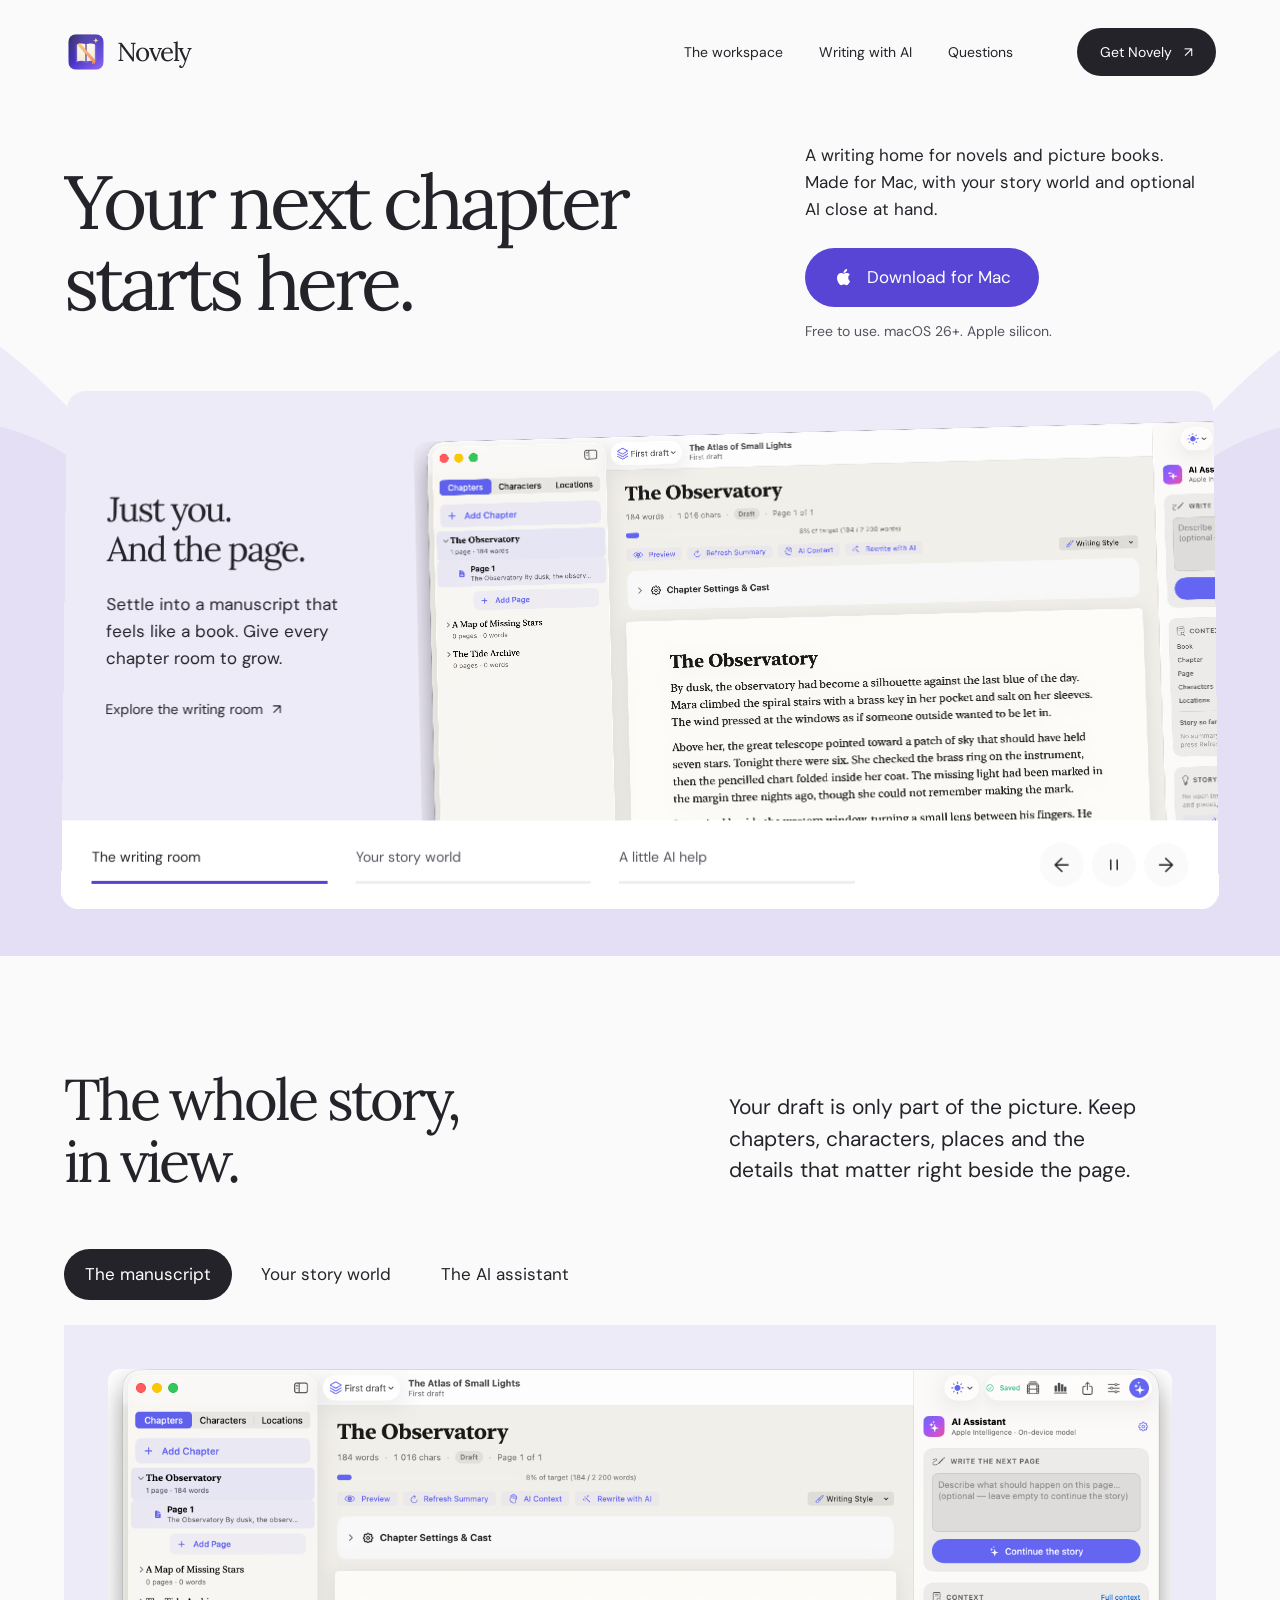
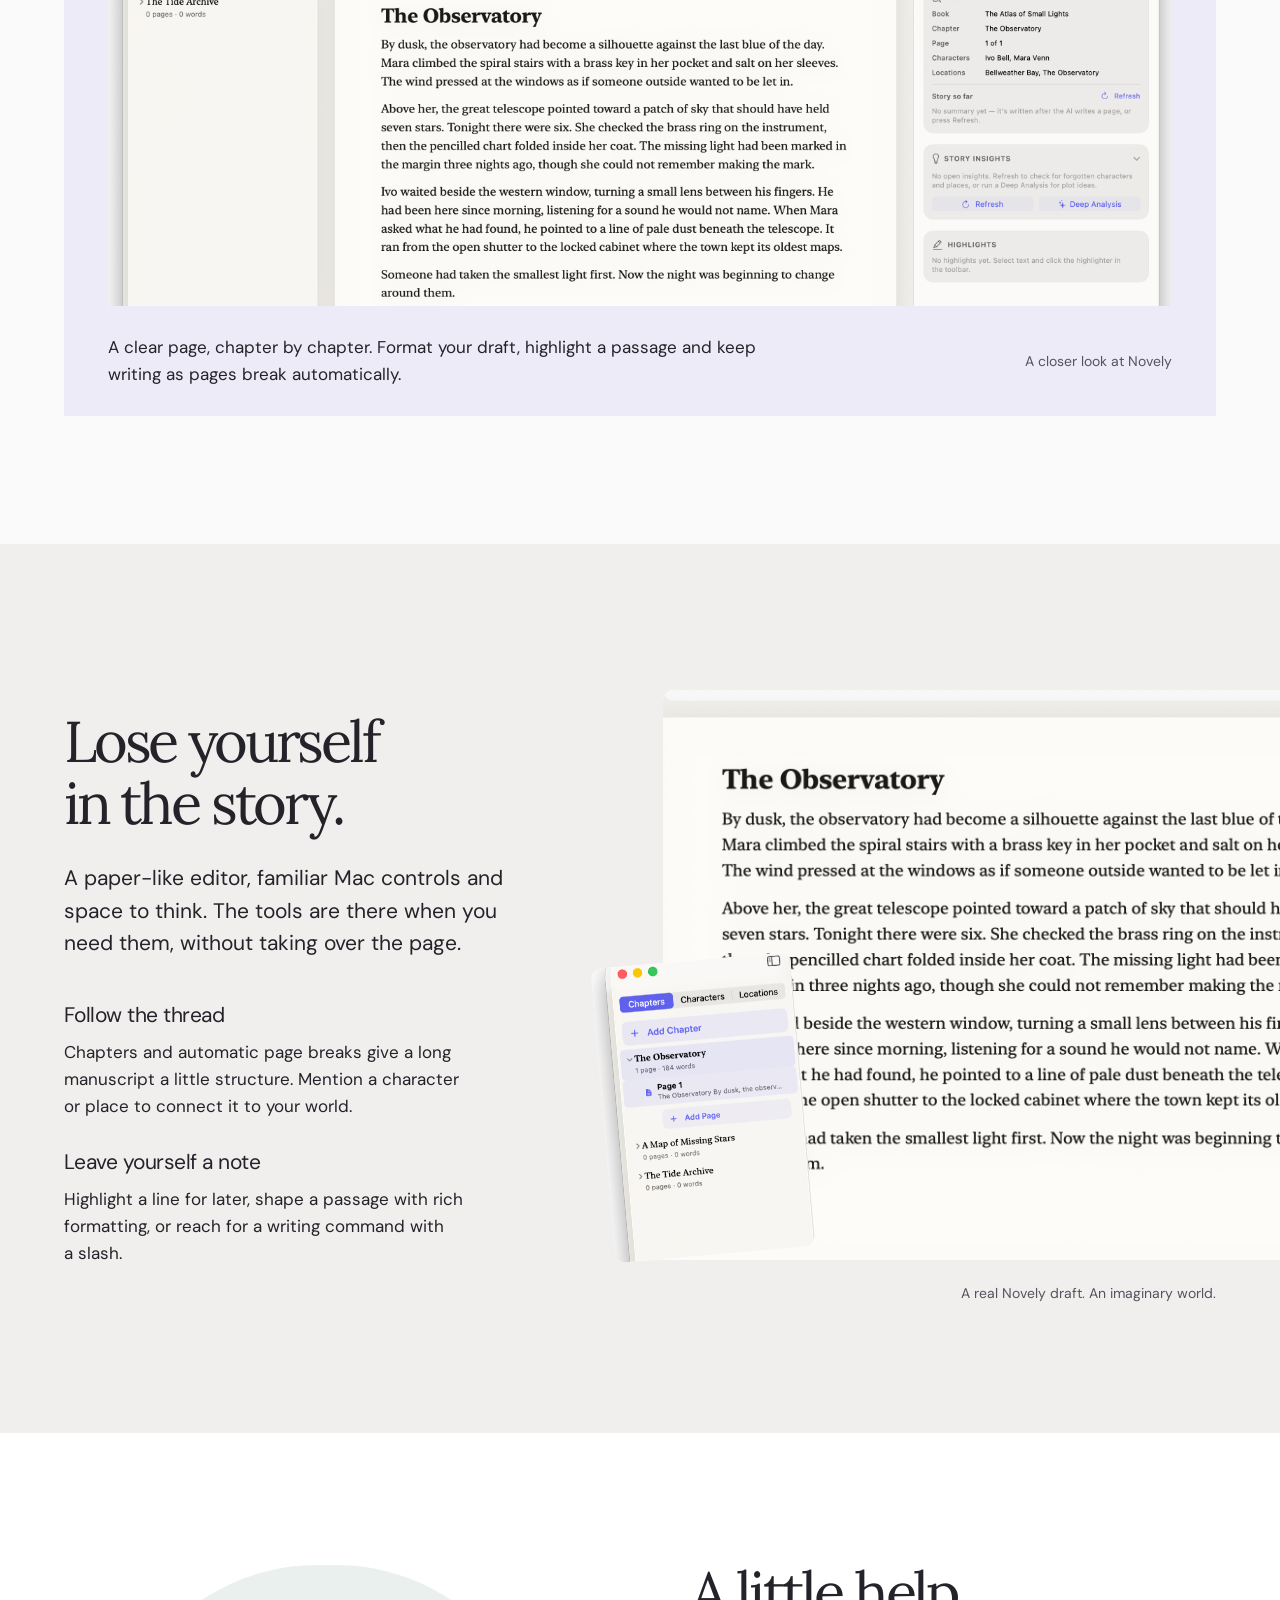
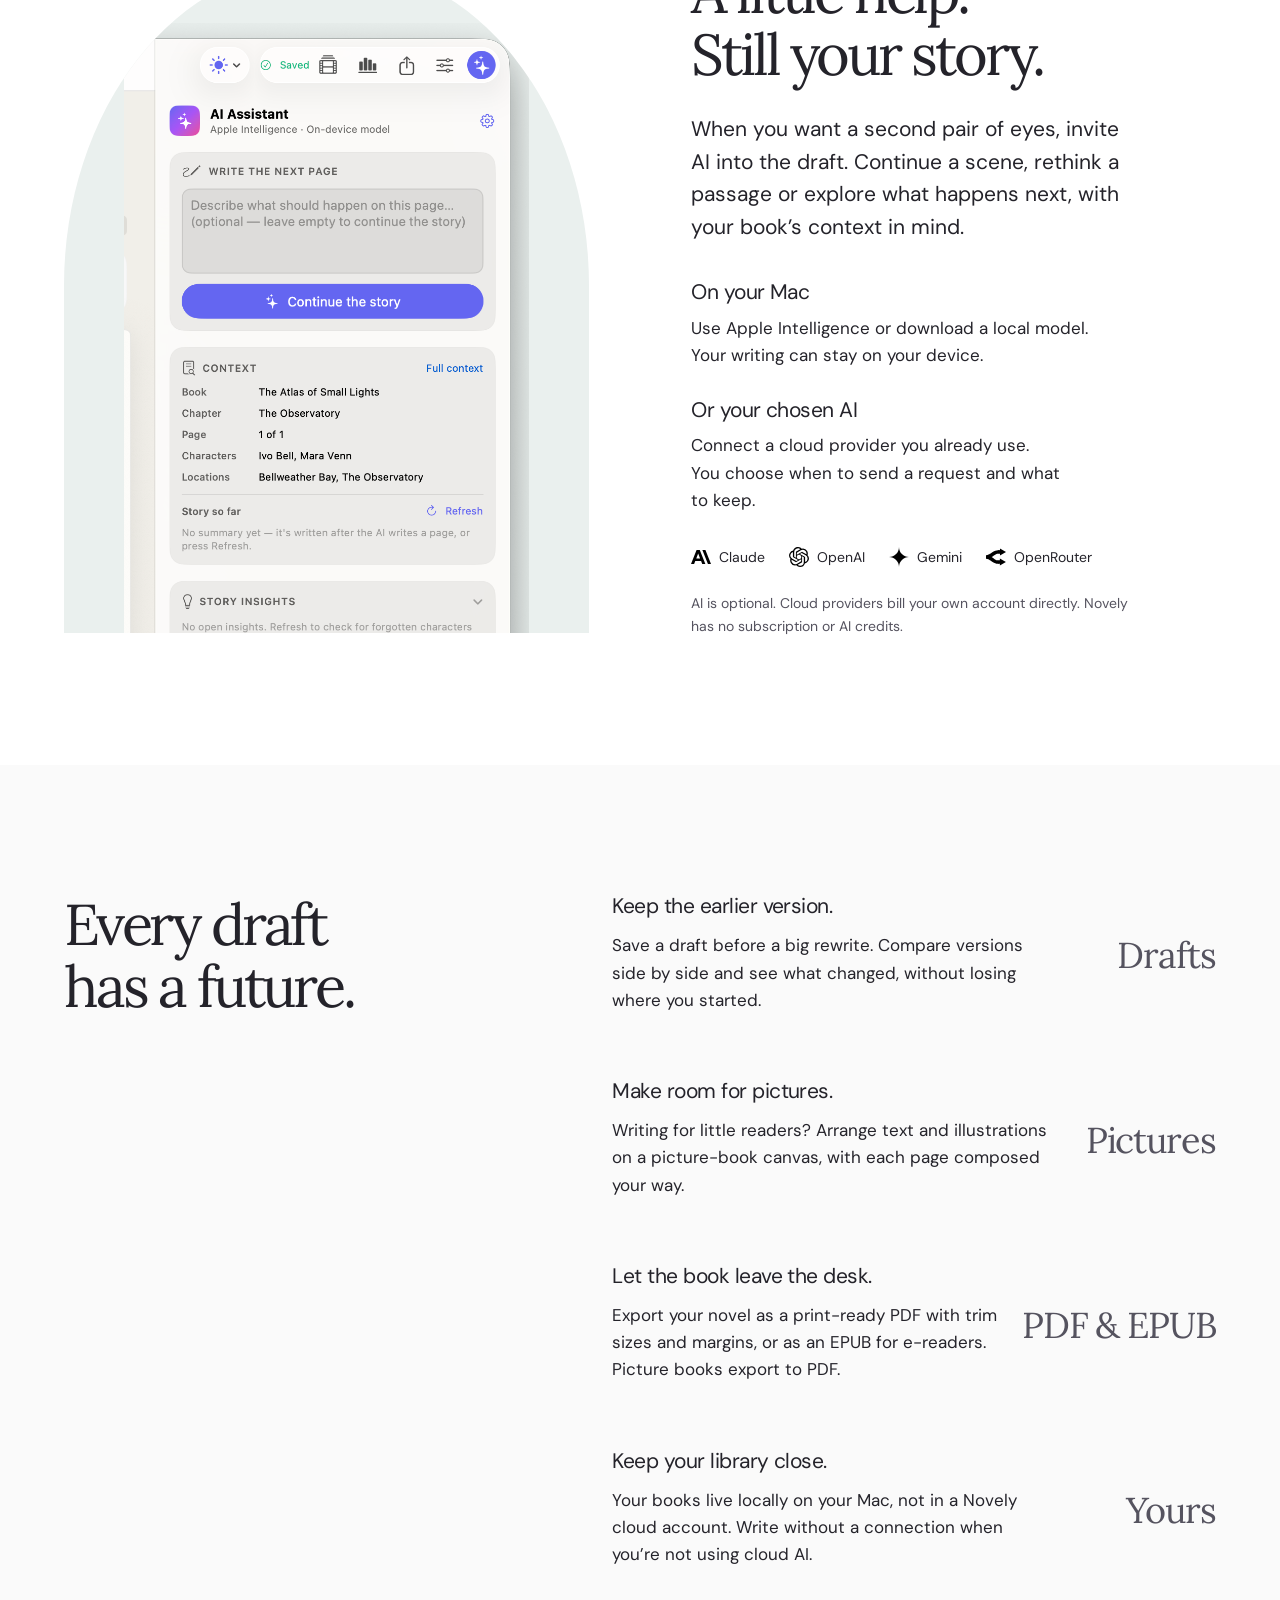
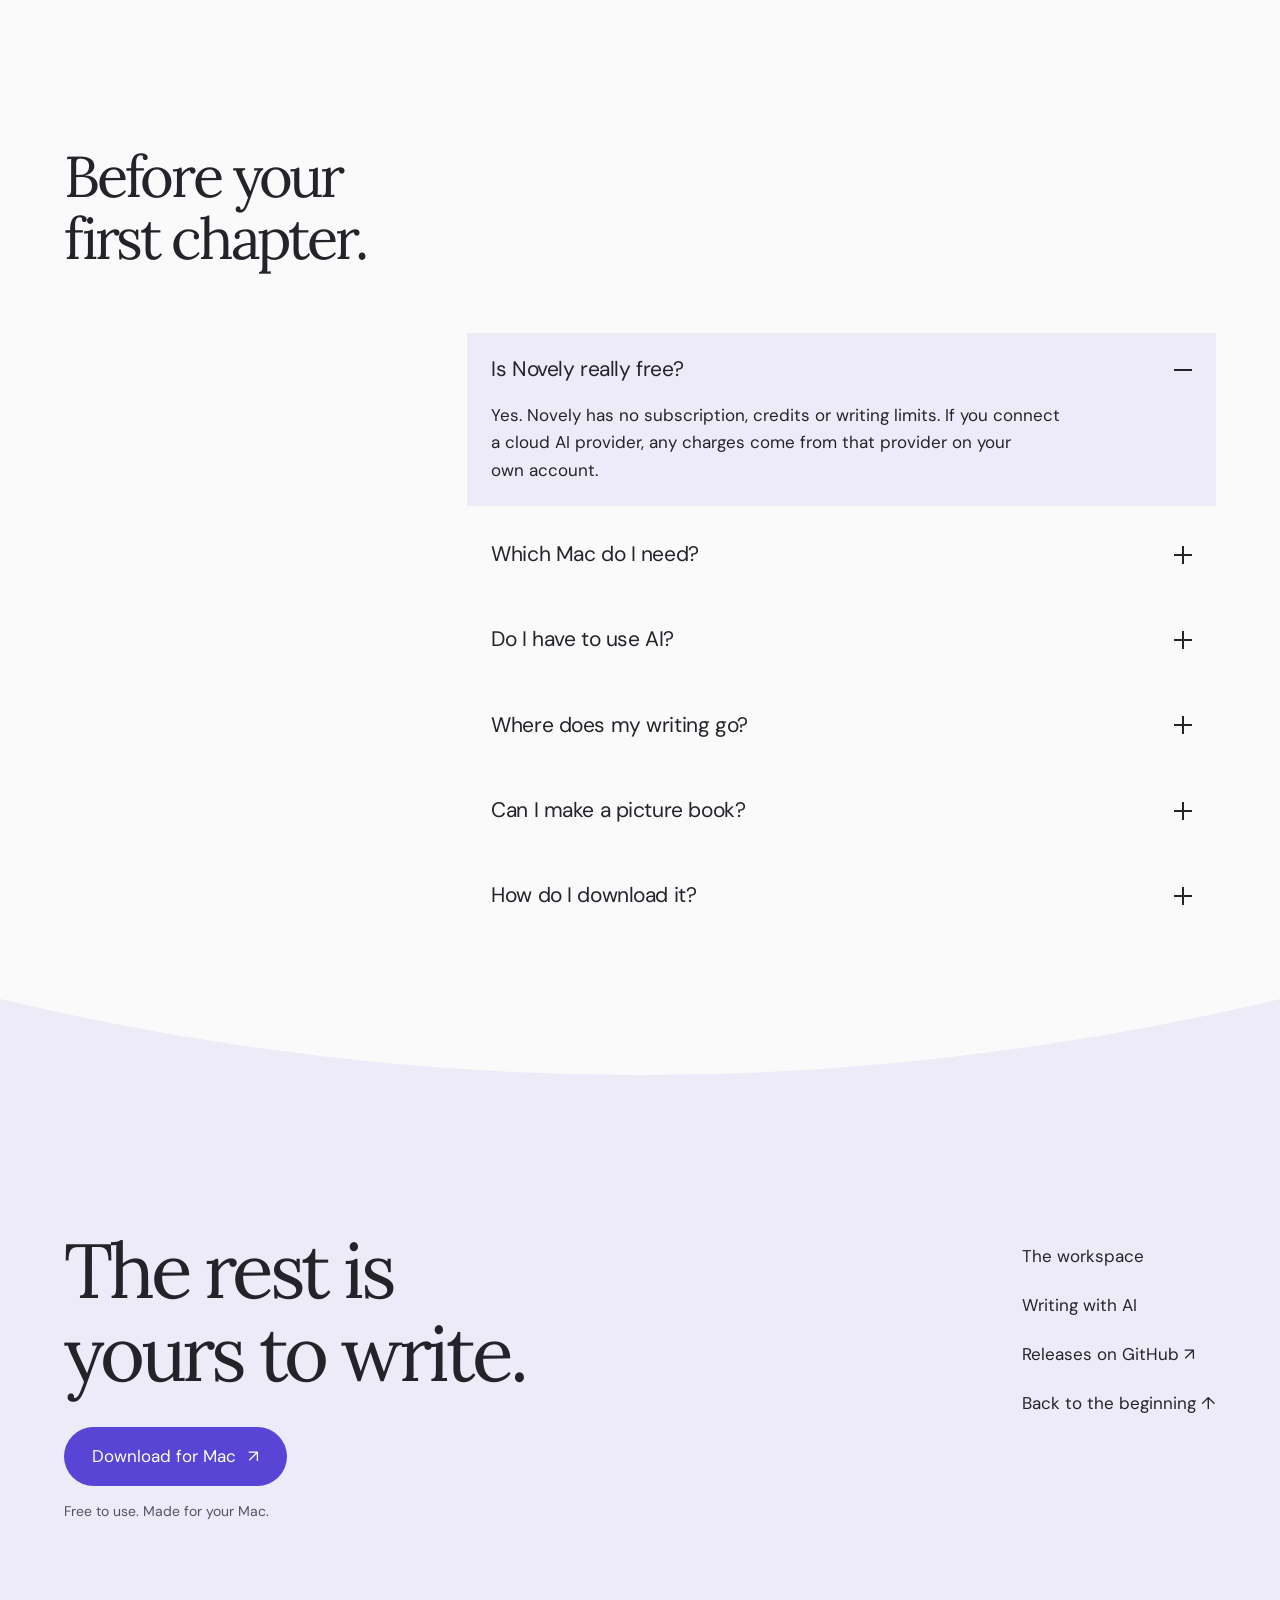
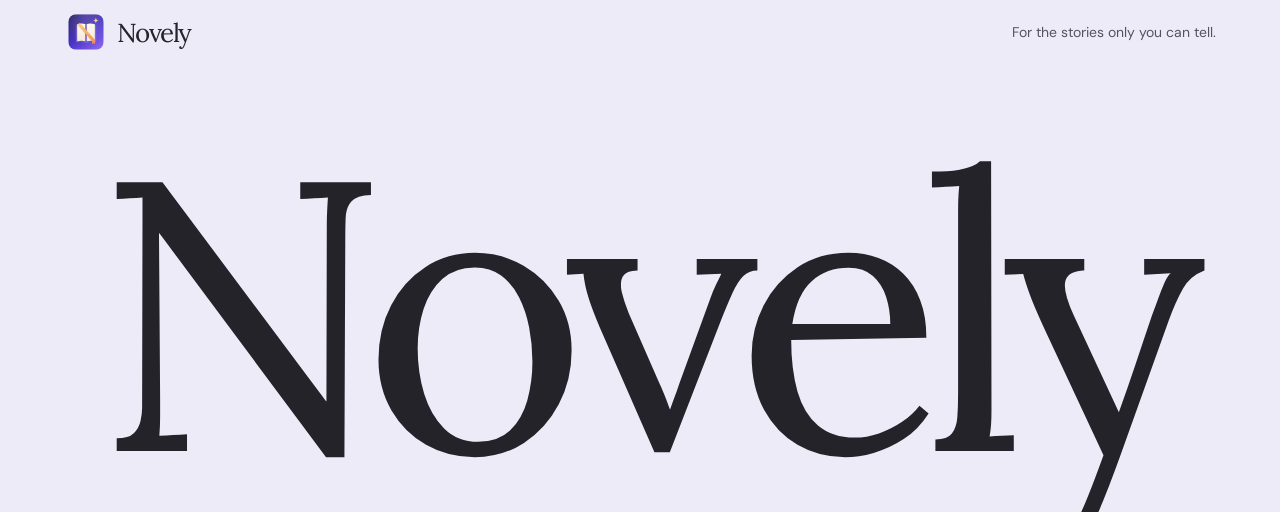
==== commit 99b471c7: "New Novely mark, brand page and social share card Co-Authored-By: Claude Opus 5.5 (1M context) <nore" ====
--- a/index.html
+++ b/index.html
@@ -11,7 +11,7 @@
   <meta property="og:description" content="A writing home for novels and picture books. Free to use. Made for Mac.">
   <meta property="og:type" content="website">
   <meta property="og:url" content="https://novly-story.github.io/">
-  <meta property="og:image" content="https://novly-story.github.io/assets/novely-editor-clean.png">
+  <meta property="og:image" content="https://novly-story.github.io/assets/novely-og.png">
   <meta name="twitter:card" content="summary_large_image">
   <link rel="canonical" href="https://novly-story.github.io/">
   <link rel="icon" type="image/png" sizes="32x32" href="assets/favicon.png">
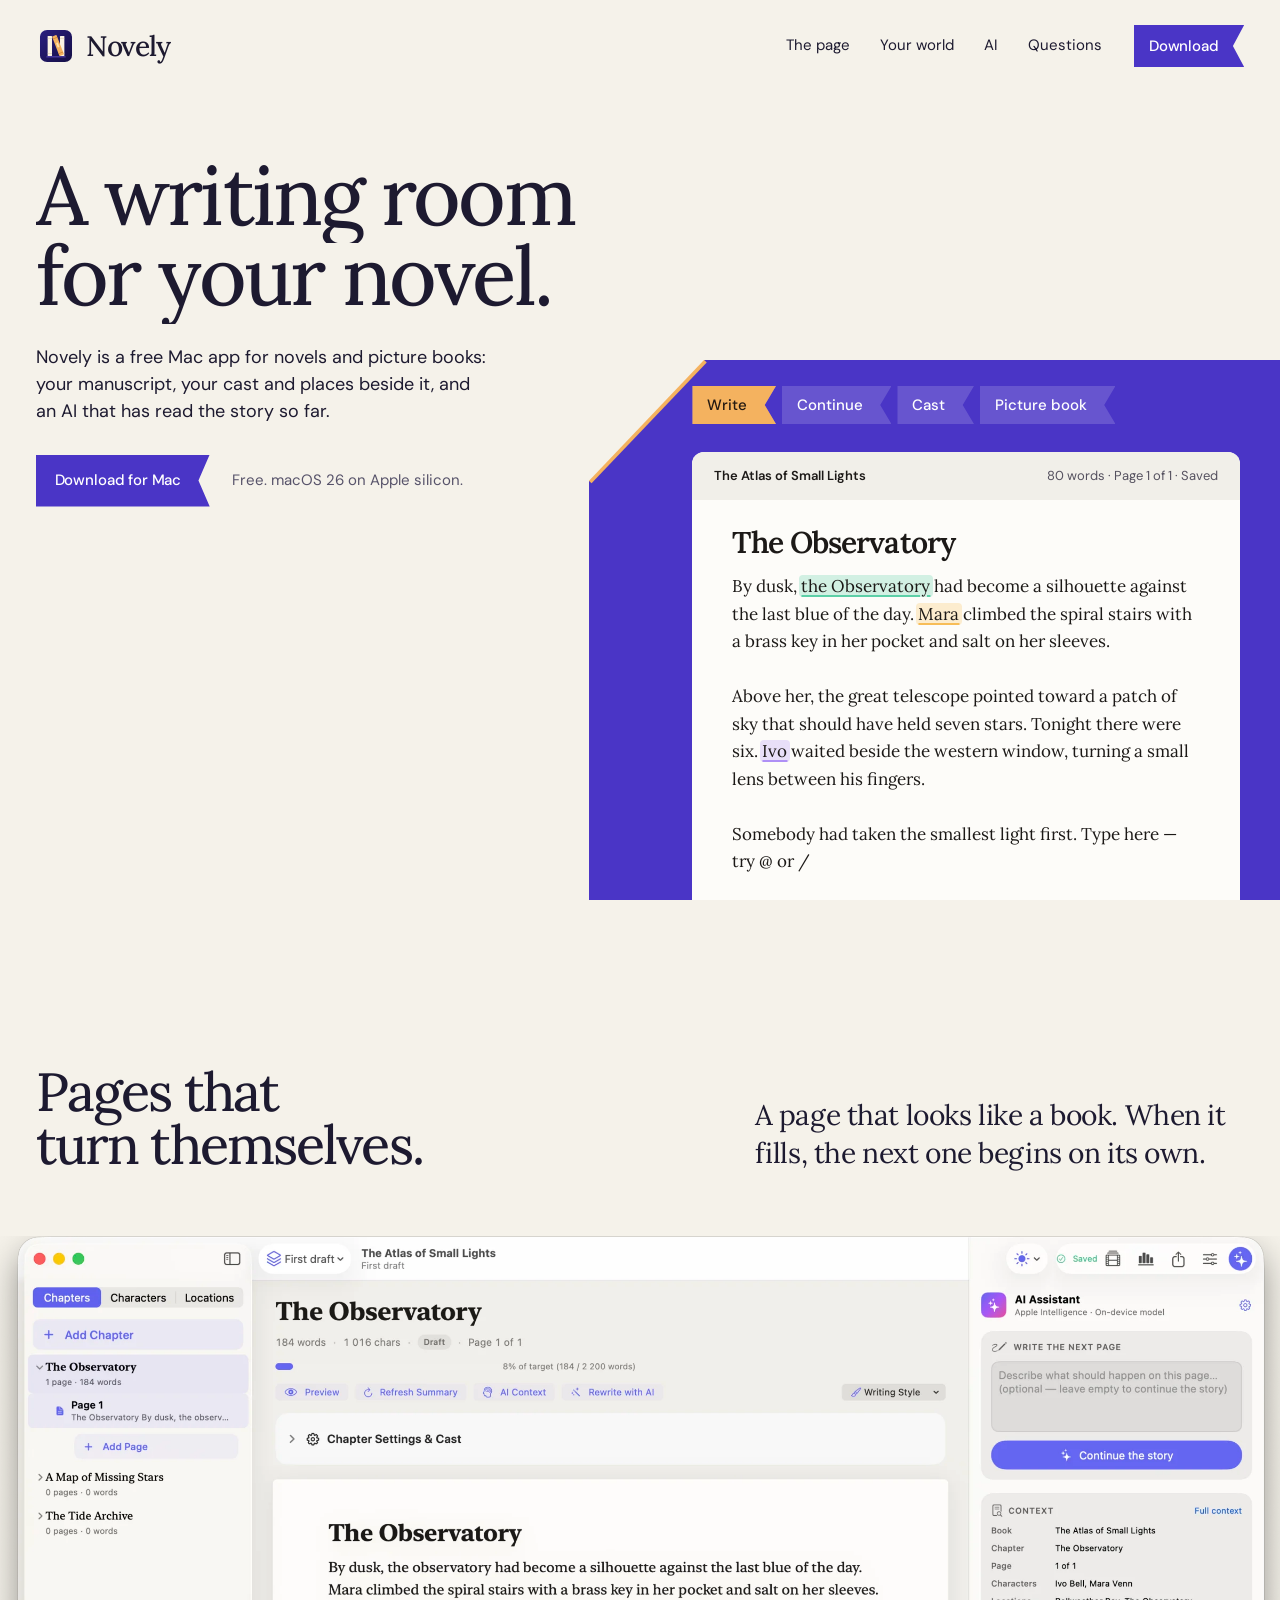
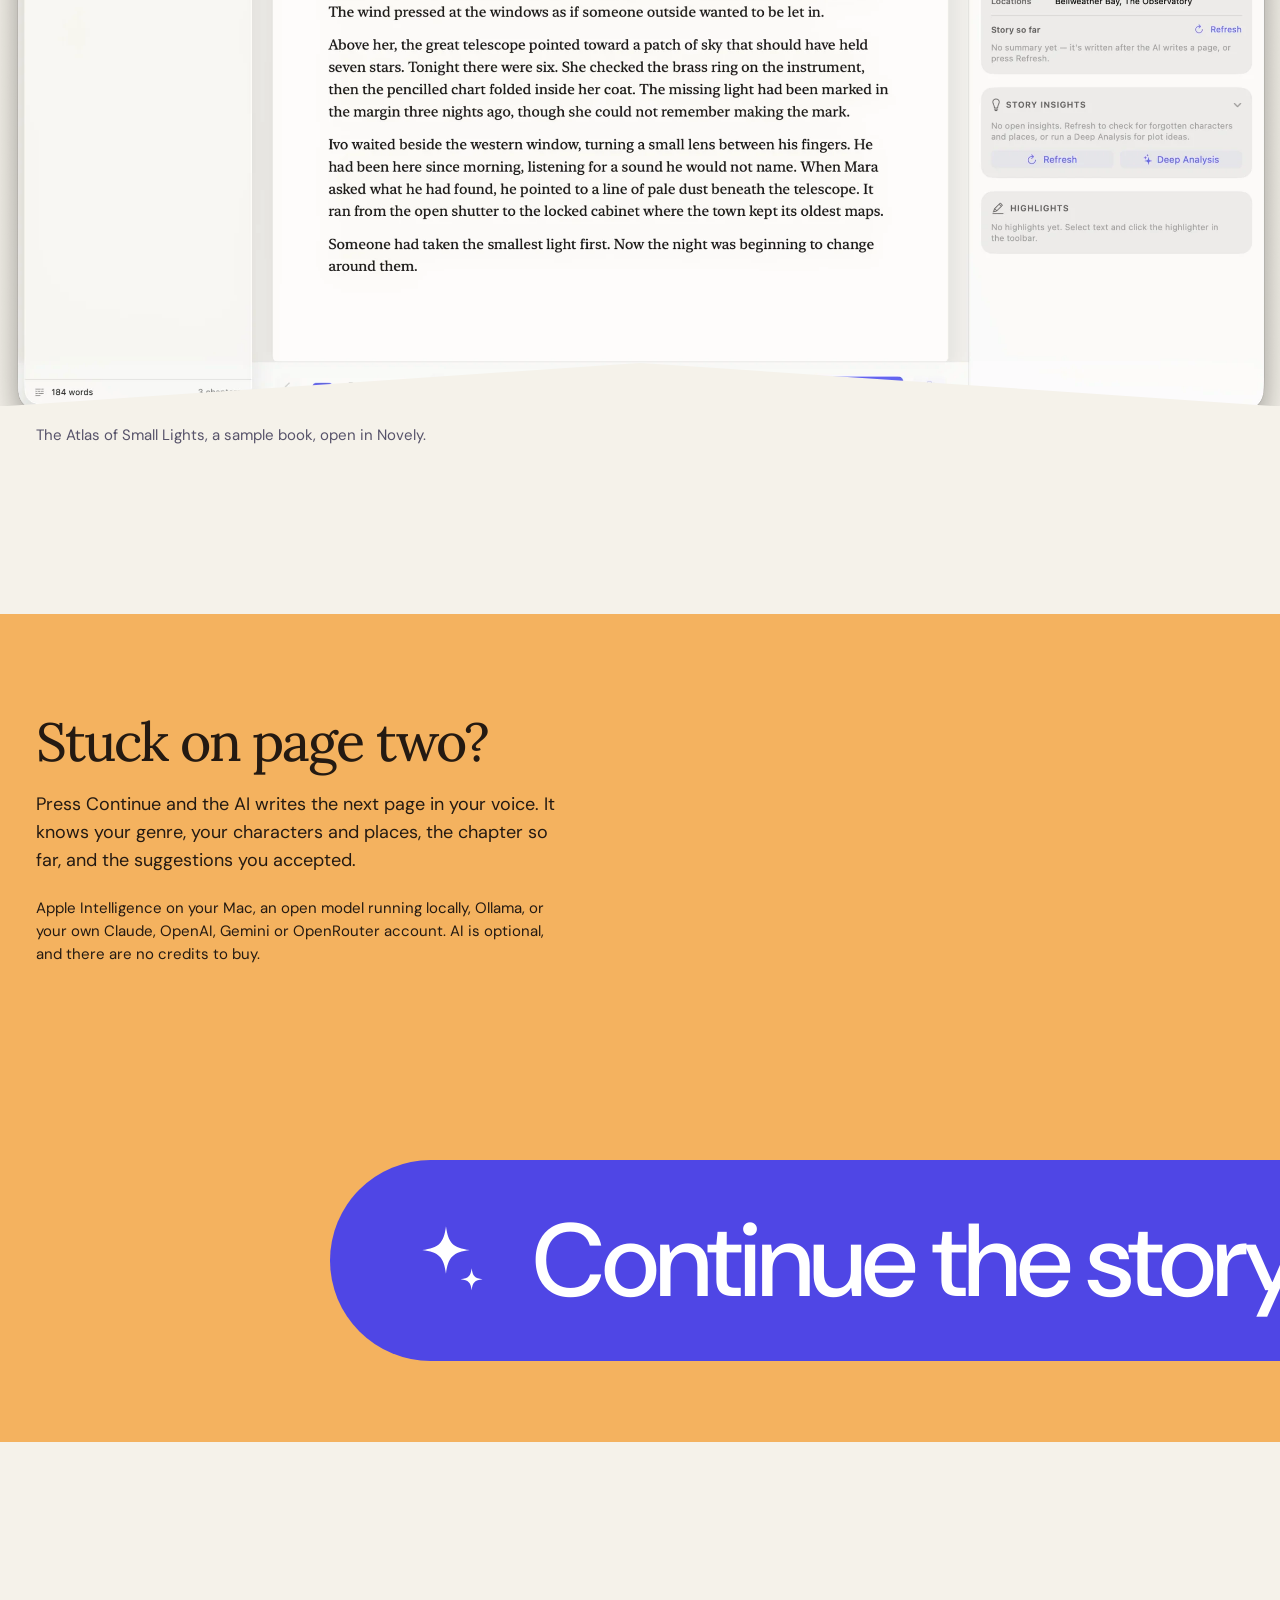
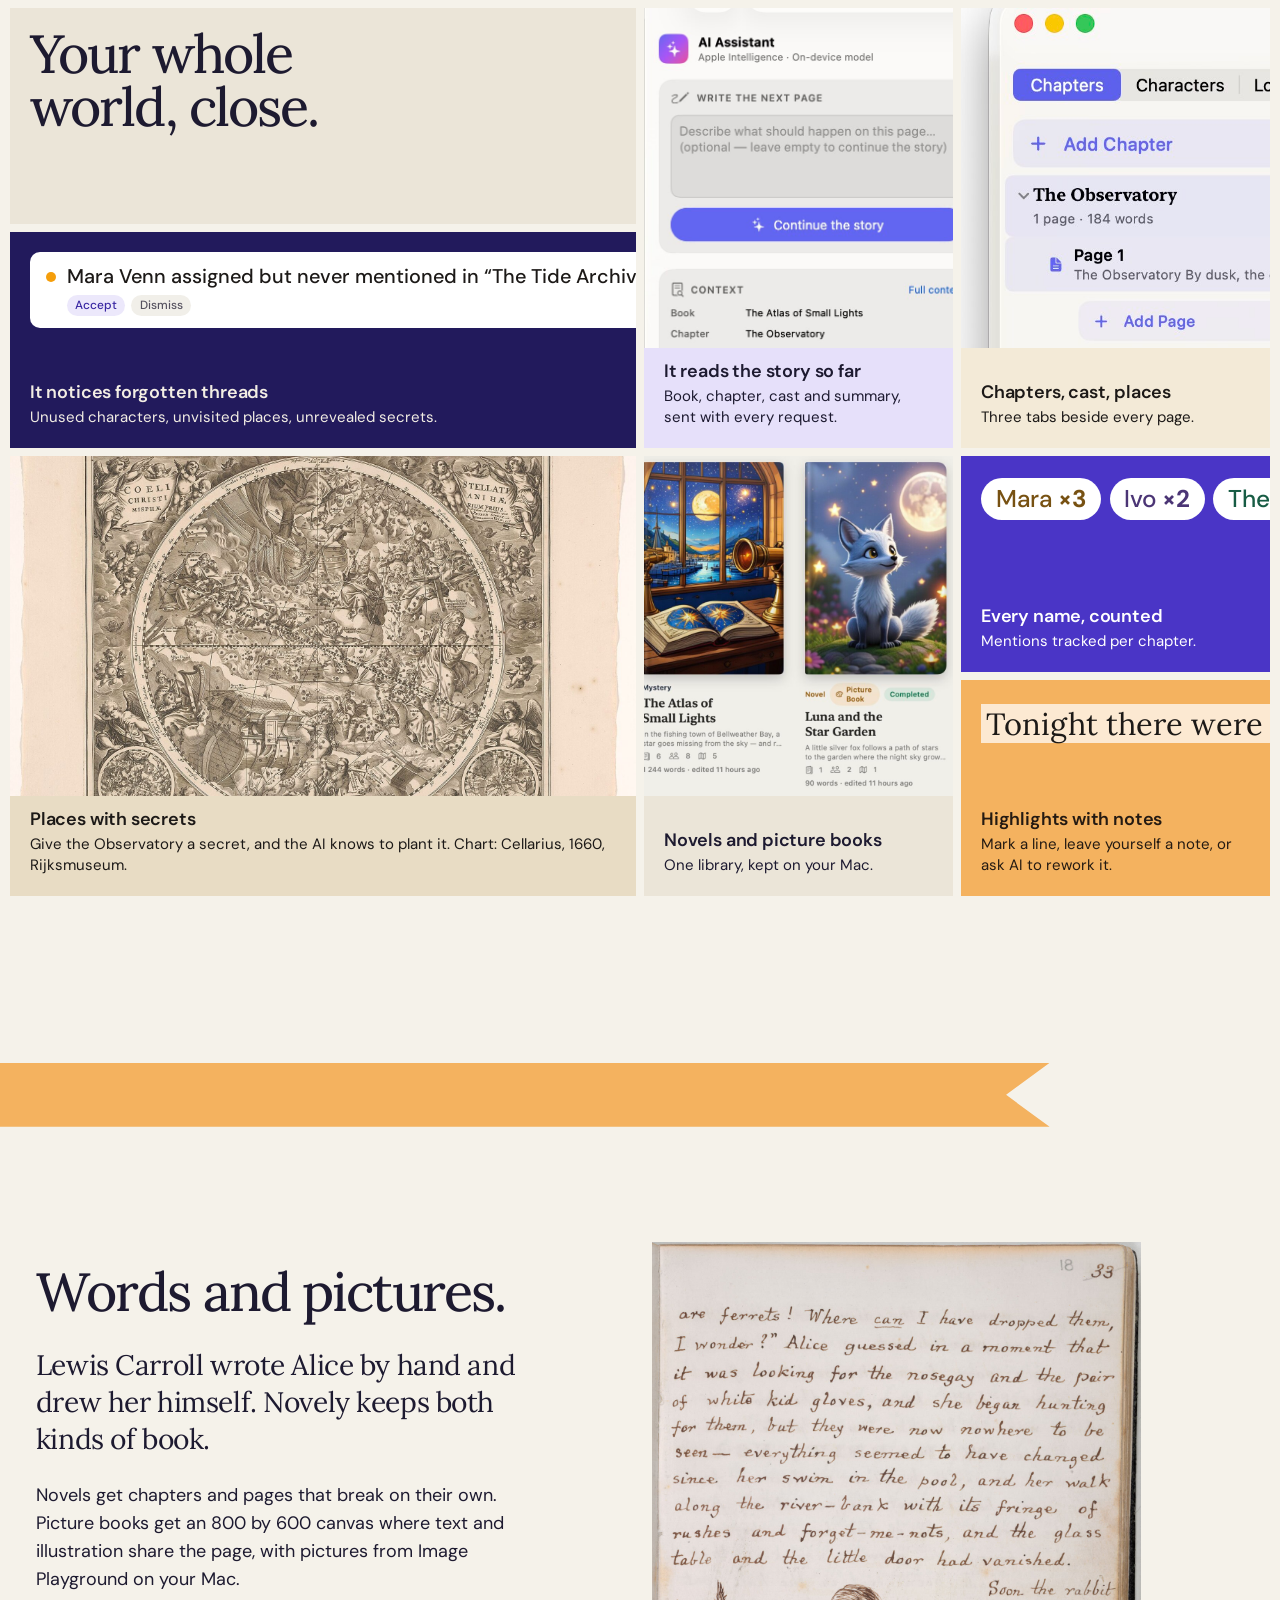
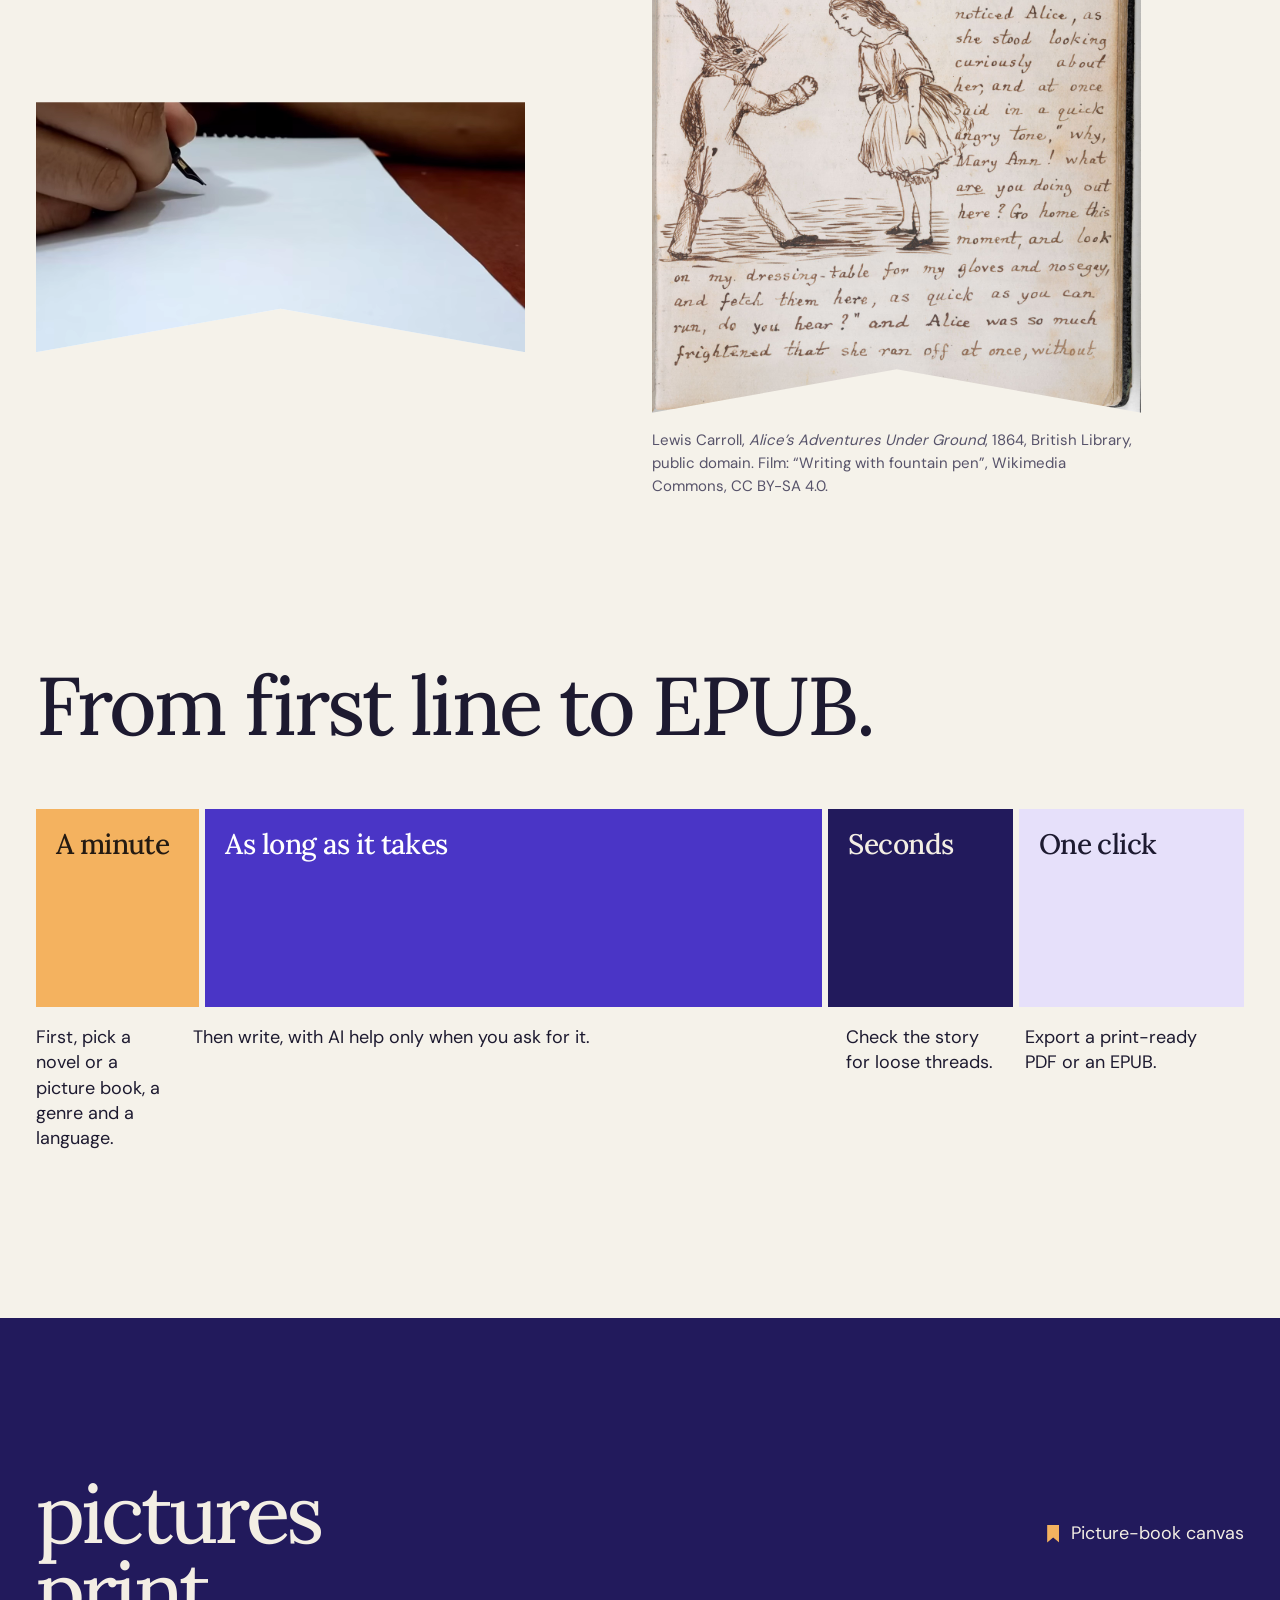
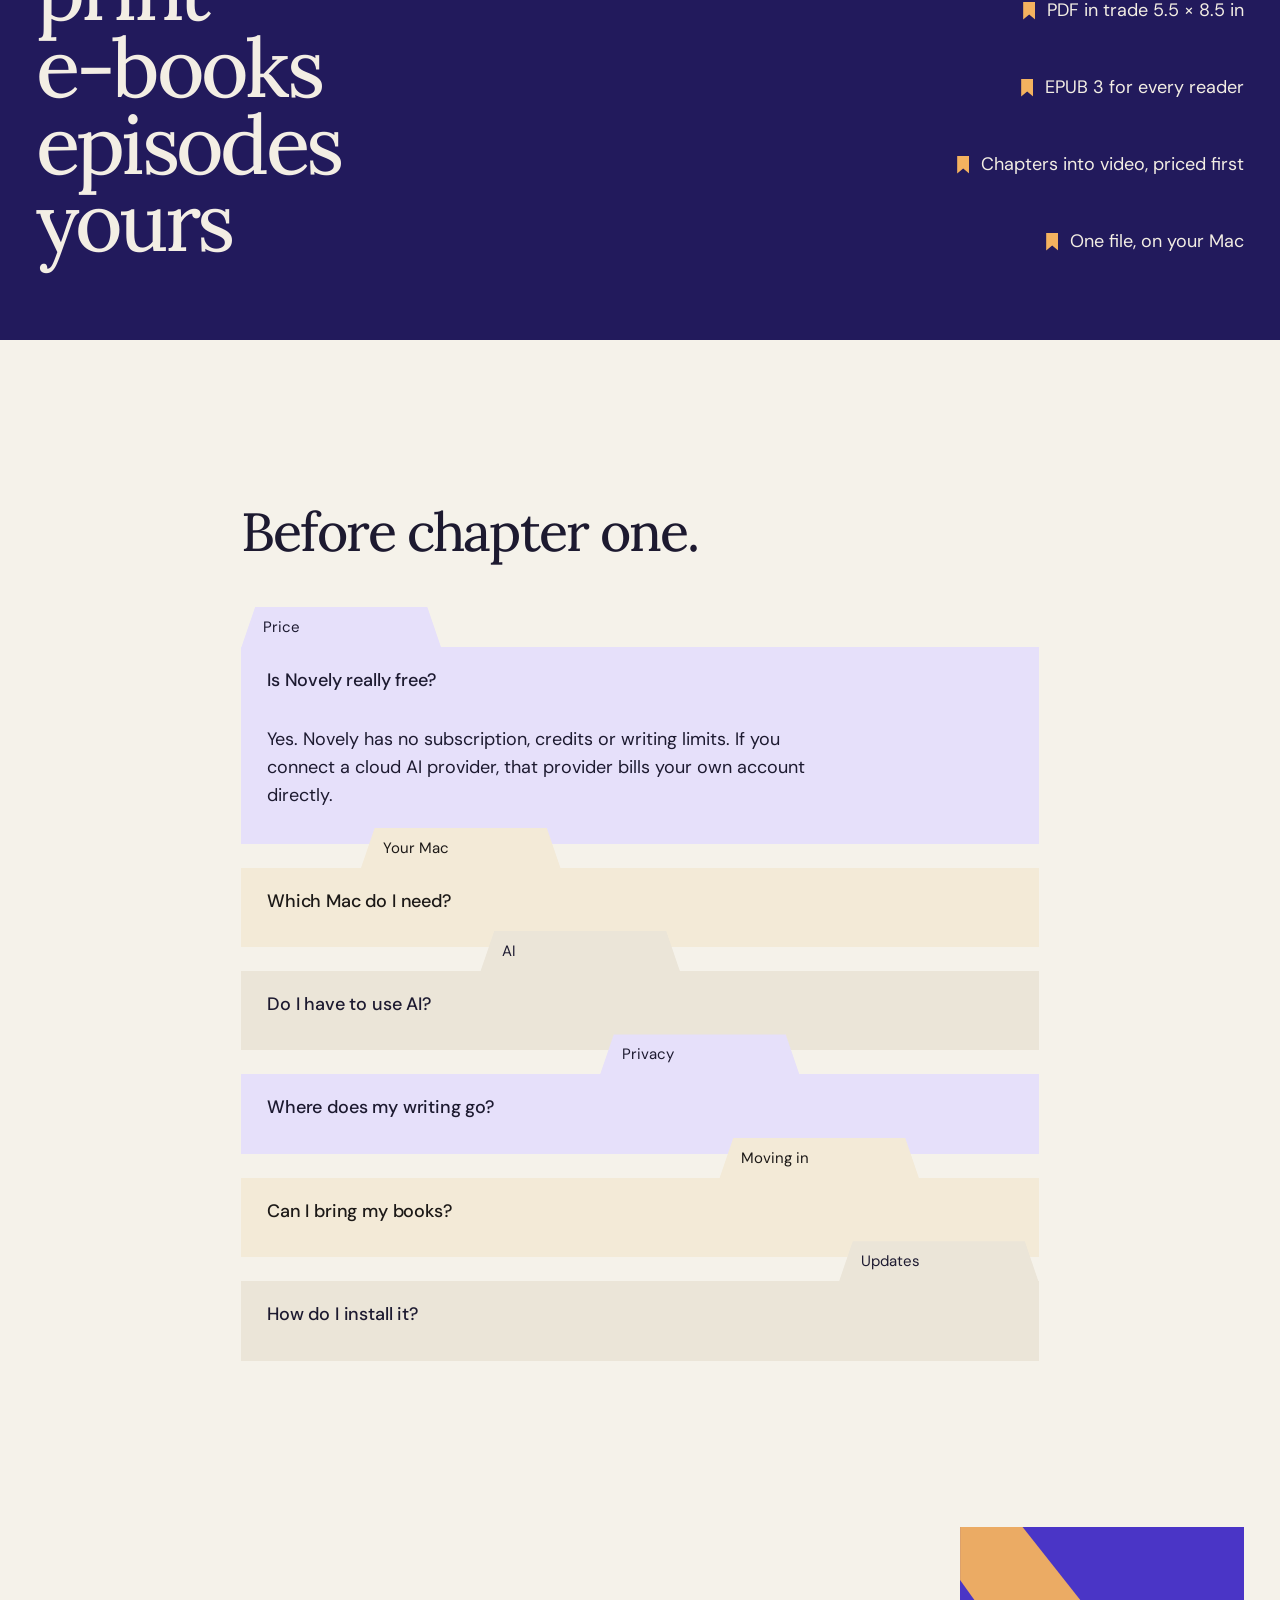
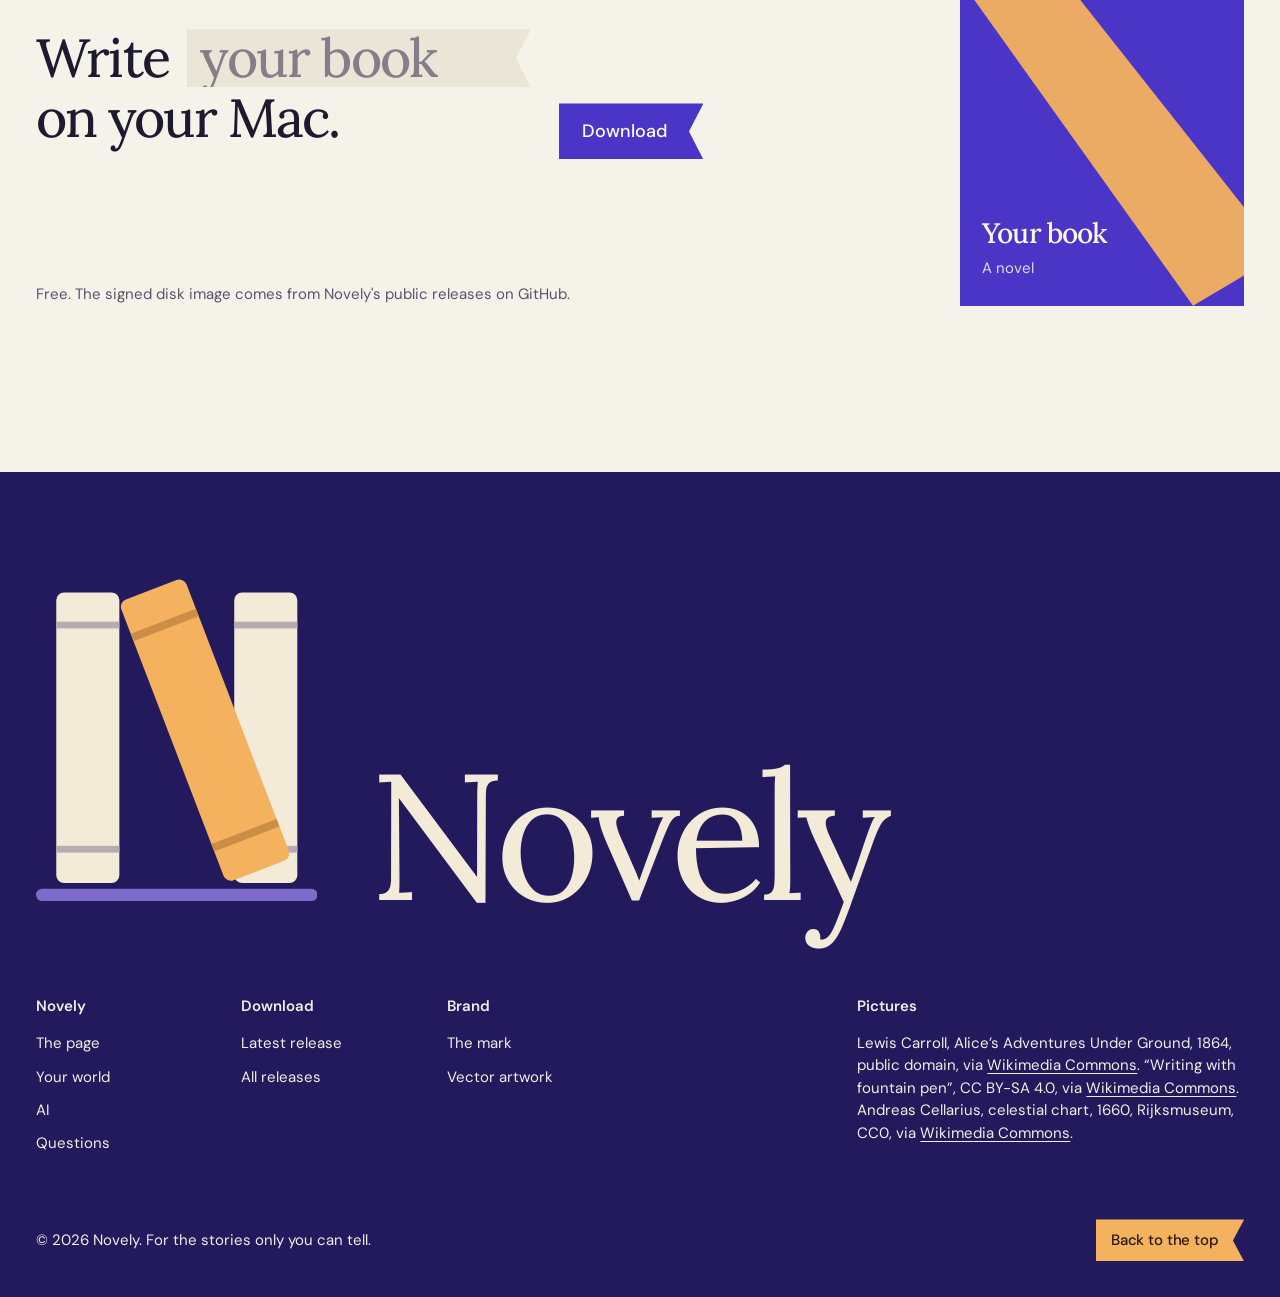
==== commit 52d379cb: "Redesigned website: hero carousel, live manuscript, new bookshelf N mark - New design: live manuscri" ====
--- a/index.html
+++ b/index.html
@@ -2,168 +2,369 @@
 <html lang="en">
 <head>
   <meta charset="utf-8">
-  <meta name="viewport" content="width=device-width, initial-scale=1">
-  <meta name="color-scheme" content="light">
-  <meta name="theme-color" content="#fafafa">
-  <title>Novely — a home for your next chapter</title>
-  <meta name="description" content="A free, native Mac writing app for novels and picture books. Keep your manuscript, story world and optional AI together. Your library stays on your Mac.">
-  <meta property="og:title" content="Novely — a home for your next chapter">
-  <meta property="og:description" content="A writing home for novels and picture books. Free to use. Made for Mac.">
+  <meta name="viewport" content="width=device-width,initial-scale=1">
+  <title>Novely — a writing room for your novel</title>
+  <meta name="description" content="Novely is a free Mac app for novels and picture books: a paper-like manuscript, your cast and places beside it, and AI that has read the story so far — on your Mac or your own account.">
+  <meta name="theme-color" content="#f5f2ea" media="(prefers-color-scheme: light)">
+  <meta name="theme-color" content="#14112a" media="(prefers-color-scheme: dark)">
+  <meta property="og:title" content="Novely — a writing room for your novel">
+  <meta property="og:description" content="A free Mac app for novels and picture books, with AI that has read the story so far.">
   <meta property="og:type" content="website">
   <meta property="og:url" content="https://novly-story.github.io/">
   <meta property="og:image" content="https://novly-story.github.io/assets/novely-og.png">
   <meta name="twitter:card" content="summary_large_image">
-  <link rel="canonical" href="https://novly-story.github.io/">
   <link rel="icon" type="image/png" sizes="32x32" href="assets/favicon.png">
   <link rel="icon" type="image/svg+xml" href="assets/novely-icon.svg">
-  <link rel="preload" href="assets/lora.ttf" as="font" type="font/ttf" crossorigin>
-  <link rel="preload" href="assets/dm-sans.ttf" as="font" type="font/ttf" crossorigin>
+  <link rel="preload" href="assets/lora-var.ttf" as="font" type="font/ttf" crossorigin>
+  <link rel="preload" href="assets/dm-sans-var.ttf" as="font" type="font/ttf" crossorigin>
   <link rel="stylesheet" href="assets/site.css">
-  <script src="assets/site.js" defer></script>
+  <script>document.documentElement.classList.add('js')</script>
 </head>
-<body id="top">
+<body>
   <a class="skip-link" href="#main">Skip to content</a>
-  <header class="header shell">
-    <a class="brand" href="#top" aria-label="Novely home"><img src="assets/novely-icon.svg" width="44" height="44" alt=""><span>Novely</span></a>
-    <nav aria-label="Main navigation" class="navigation">
-      <a href="#workspace">The workspace</a>
-      <a href="#ai">Writing with AI</a>
+
+  <header class="nav shell">
+    <a class="brand" href="#top" aria-label="Novely, back to the top"><img src="assets/novely-icon.svg" width="40" height="40" alt=""><span>Novely</span></a>
+    <nav class="nav-links" aria-label="Sections">
+      <a href="#room">The page</a>
+      <a href="#world">Your world</a>
+      <a href="#ai">AI</a>
       <a href="#questions">Questions</a>
     </nav>
-    <a class="button header-download" href="https://github.com/Novly-Story/releases">Get Novely <span aria-hidden="true">↗</span></a>
+    <a class="ribbon-button small-button" href="https://github.com/Novly-Story/releases/releases/latest">Download</a>
   </header>
 
   <main id="main">
-    <section class="hero" aria-labelledby="hero-title">
-      <div class="page-curves" aria-hidden="true">
-        <svg viewBox="0 0 1600 1100" preserveAspectRatio="none"><path class="page-back" d="M-250 280C80 80 155 735 800 745C1445 755 1520 80 1850 280L1850 1200H-250Z"/><path class="page-front" d="M-250 445C175 170 270 840 800 845C1330 850 1425 170 1850 445L1850 1200H-250Z"/></svg>
-      </div>
-      <div class="hero-copy shell">
-        <h1 id="hero-title"><span class="line"><span>Your next chapter</span></span><span class="line"><span>starts here.</span></span></h1>
-        <div class="hero-introduction">
-        <p class="hero-description" data-enter>A writing home for novels and picture books. Made for Mac, with your story world and optional AI close at hand.</p>
-        <div class="hero-action" data-enter>
-          <a class="button primary" href="https://github.com/Novly-Story/releases"><svg viewBox="0 0 24 24" aria-hidden="true"><path d="M16.6 12.7c0-2.1 1.7-3.2 1.8-3.3-1-1.5-2.6-1.7-3.2-1.7-1.4-.1-2.7.8-3.4.8-.7 0-1.8-.8-2.9-.8-1.5 0-2.9.9-3.7 2.2-1.6 2.7-.4 6.7 1.1 8.9.7 1 1.5 2.1 2.6 2.1 1.1-.1 1.5-.7 2.9-.7 1.4 0 1.8.7 3 .7 1.2 0 1.9-1.1 2.6-2.1.8-1.2 1.1-2.4 1.2-2.5-.1 0-2-0.8-2-3.6ZM14.4 6.3c.6-.8 1.1-1.9 1-3-.9 0-2.1.6-2.8 1.4-.6.7-1.2 1.8-1 2.9 1 .1 2.1-.5 2.8-1.3Z"/></svg>Download for Mac</a>
-          <p class="small">Free to use. macOS 26+. Apple silicon.</p>
-        </div>
-        </div>
-      </div>
-      <div class="hero-product shell" data-enter>
-        <section class="feature-carousel product-parallax" aria-label="A tour of Novely" aria-roledescription="carousel">
-          <div class="feature-slides" aria-live="off">
-            <article class="feature-slide is-active slide-writing" role="group" aria-roledescription="slide" aria-label="1 of 3: The writing room" data-slide="0">
-              <div class="slide-copy"><h2>Just you.<br> And the page.</h2><p>Settle into a manuscript that feels like a book. Give every chapter room to grow.</p><a href="#workspace" class="slide-link">Explore the writing room <span aria-hidden="true">↗</span></a></div>
-              <figure class="slide-art writing-art"><img src="assets/novely-editor-clean.png" width="2020" height="1240" fetchpriority="high" alt="Novely’s real writing workspace, with chapter navigation and a paper-like manuscript."></figure>
-            </article>
-            <article class="feature-slide slide-world" role="group" aria-roledescription="slide" aria-label="2 of 3: Your story world" data-slide="1" aria-hidden="true" inert>
-              <div class="slide-copy"><h2>Keep every<br> thread close.</h2><p>The chapter, the cast, the places they return to. A whole world, held beside your words.</p><a href="#workspace" class="slide-link">Find your way around <span aria-hidden="true">↗</span></a></div>
-              <figure class="slide-art world-art"><img class="world-manuscript" src="assets/novely-manuscript-detail.png" width="1610" height="1400" alt="The Observatory manuscript page in Novely."><img class="world-chapters" src="assets/novely-story-sidebar.png" width="602" height="1760" alt="The story’s chapters organised beside the manuscript."></figure>
-            </article>
-            <article class="feature-slide slide-assistant" role="group" aria-roledescription="slide" aria-label="3 of 3: Optional AI assistance" data-slide="2" aria-hidden="true" inert>
-              <div class="slide-copy"><h2>A second<br> pair of eyes.</h2><p>Get a nudge when you need one, from an assistant that knows the story so far.</p><a href="#ai" class="slide-link">Meet your writing partner <span aria-hidden="true">↗</span></a></div>
-              <figure class="slide-art assistant-art"><img class="assistant-manuscript" src="assets/novely-manuscript-detail.png" width="1610" height="1400" alt="Your manuscript stays in view while you work with the optional assistant."><img class="assistant-panel" src="assets/novely-ai-context.png" width="794" height="1940" alt="Apple Intelligence in Novely, with the chapter, characters and locations in context."></figure>
-            </article>
-          </div>
-          <div class="carousel-controls">
-            <div class="carousel-chapters" role="group" aria-label="Choose a feature">
-              <button type="button" class="carousel-chapter" data-feature="0" aria-pressed="true"><span>The writing room</span><span class="chapter-progress" aria-hidden="true"><span></span></span></button>
-              <button type="button" class="carousel-chapter" data-feature="1" aria-pressed="false"><span>Your story world</span><span class="chapter-progress" aria-hidden="true"><span></span></span></button>
-              <button type="button" class="carousel-chapter" data-feature="2" aria-pressed="false"><span>A little AI help</span><span class="chapter-progress" aria-hidden="true"><span></span></span></button>
-            </div>
-            <div class="carousel-transport"><button type="button" data-carousel="previous" aria-label="Previous feature">←</button><button type="button" data-carousel="pause" aria-label="Pause feature carousel" aria-pressed="false"><svg class="pause-icon" viewBox="0 0 20 20" aria-hidden="true"><path d="M6 4v12M14 4v12"/></svg><svg class="play-icon" viewBox="0 0 20 20" aria-hidden="true"><path d="m7 4 8 6-8 6Z"/></svg></button><button type="button" data-carousel="next" aria-label="Next feature">→</button></div>
-          </div>
-          <p class="visually-hidden carousel-status" aria-live="polite"></p>
-        </section>
-      </div>
-    </section>
-
-    <section class="workspace section shell" id="workspace" aria-labelledby="workspace-title">
-      <div class="section-heading">
-        <h2 id="workspace-title" data-reveal>The whole story,<br>in view.</h2>
-        <p data-reveal>Your draft is only part of the picture. Keep chapters, characters, places and the details that matter right beside the page.</p>
-      </div>
-      <div class="workspace-explorer" data-reveal>
-        <div class="explorer-controls" role="group" aria-label="Explore the Novely workspace">
-          <button type="button" data-view="manuscript" aria-pressed="true">The manuscript</button>
-          <button type="button" data-view="world" aria-pressed="false">Your story world</button>
-          <button type="button" data-view="assistant" aria-pressed="false">The AI assistant</button>
-        </div>
-        <div class="explorer-stage">
-          <div class="explorer-image" data-focus="manuscript"><img src="assets/novely-editor-clean.png" width="2020" height="1240" loading="lazy" alt="Explore the manuscript, chapter navigation and story-aware assistant in a real Novely window."></div>
-          <div class="explorer-caption"><p id="view-description" aria-live="polite">A clear page, chapter by chapter. Format your draft, highlight a passage and keep writing as pages break automatically.</p><span class="explorer-hint" aria-hidden="true">A closer look at Novely</span></div>
-        </div>
-      </div>
-    </section>
-
-    <section class="writing section" aria-labelledby="writing-title">
-      <div class="shell writing-layout">
-        <div class="writing-copy">
-          <h2 id="writing-title" data-reveal>Lose yourself<br>in the story.</h2>
-          <p data-reveal>A paper-like editor, familiar Mac controls and space to think. The tools are there when you need them, without taking over the page.</p>
-          <div class="writing-details">
-            <div data-reveal><h3>Follow the thread</h3><p>Chapters and automatic page breaks give a long manuscript a little structure. Mention a character or place to connect it to your world.</p></div>
-            <div data-reveal><h3>Leave yourself a note</h3><p>Highlight a line for later, shape a passage with rich formatting, or reach for a writing command with a slash.</p></div>
-          </div>
-        </div>
-        <div class="manuscript-composition" data-reveal>
-          <figure class="manuscript-crop"><img src="assets/novely-manuscript-detail.png" width="1610" height="1400" loading="lazy" alt="The Observatory chapter in Novely’s paper-like manuscript editor, with rich text and page controls."></figure>
-          <figure class="chapter-crop"><img src="assets/novely-story-sidebar.png" width="602" height="1760" loading="lazy" alt="Novely chapter navigation with The Observatory, A Map of Missing Stars, and The Tide Archive."></figure>
-          <p class="small composition-caption">A real Novely draft. An imaginary world.</p>
-        </div>
-      </div>
-    </section>
-
-    <section class="ai section" id="ai" aria-labelledby="ai-title">
-      <div class="shell ai-layout">
-        <div class="ai-visual" data-reveal><figure><img src="assets/novely-ai-context.png" width="794" height="1940" loading="lazy" alt="Novely’s Apple Intelligence assistant, with the current chapter, characters, locations and story insights in context."></figure></div>
-        <div class="ai-copy">
-          <h2 id="ai-title" data-reveal>A little help.<br>Still your story.</h2>
-          <p data-reveal>When you want a second pair of eyes, invite AI into the draft. Continue a scene, rethink a passage or explore what happens next, with your book’s context in mind.</p>
-          <div class="ai-options" data-reveal>
-            <div><h3>On your Mac</h3><p>Use Apple Intelligence or download a local model. Your writing can stay on your device.</p></div>
-            <div><h3>Or your chosen AI</h3><p>Connect a cloud provider you already use. You choose when to send a request and what to keep.</p></div>
-          </div>
-          <div class="providers" aria-label="Supported cloud AI providers" data-reveal>
-            <span><img src="assets/anthropic.svg" width="22" height="22" alt="">Claude</span><span><img src="assets/openai.svg" width="22" height="22" alt="">OpenAI</span><span><img src="assets/googlegemini.svg" width="22" height="22" alt="">Gemini</span><span><img src="assets/openrouter.svg" width="22" height="22" alt="">OpenRouter</span>
-          </div>
-          <p class="small" data-reveal>AI is optional. Cloud providers bill your own account directly. Novely has no subscription or AI credits.</p>
-        </div>
-      </div>
-    </section>
-
-    <section class="possibilities section shell" aria-labelledby="possibilities-title">
-      <h2 id="possibilities-title" data-reveal>Every draft<br>has a future.</h2>
-      <div class="possibility-list">
-        <article data-reveal><h3>Keep the earlier version.</h3><p>Save a draft before a big rewrite. Compare versions side by side and see what changed, without losing where you started.</p><span class="format-word" aria-hidden="true">Drafts</span></article>
-        <article data-reveal><h3>Make room for pictures.</h3><p>Writing for little readers? Arrange text and illustrations on a picture-book canvas, with each page composed your way.</p><span class="format-word" aria-hidden="true">Pictures</span></article>
-        <article data-reveal><h3>Let the book leave the desk.</h3><p>Export your novel as a print-ready PDF with trim sizes and margins, or as an EPUB for e-readers. Picture books export to PDF.</p><span class="format-word" aria-hidden="true">PDF & EPUB</span></article>
-        <article data-reveal><h3>Keep your library close.</h3><p>Your books live locally on your Mac, not in a Novely cloud account. Write without a connection when you’re not using cloud AI.</p><span class="format-word" aria-hidden="true">Yours</span></article>
-      </div>
-    </section>
-
-    <section class="questions section shell" id="questions" aria-labelledby="questions-title">
-      <h2 id="questions-title" data-reveal>Before your<br>first chapter.</h2>
-      <div class="question-list">
-        <details data-reveal open><summary>Is Novely really free?<span aria-hidden="true"></span></summary><p>Yes. Novely has no subscription, credits or writing limits. If you connect a cloud AI provider, any charges come from that provider on your own account.</p></details>
-        <details data-reveal><summary>Which Mac do I need?<span aria-hidden="true"></span></summary><p>An Apple silicon Mac running macOS 26 or later. Apple Intelligence availability also depends on your device, language and region.</p></details>
-        <details data-reveal><summary>Do I have to use AI?<span aria-hidden="true"></span></summary><p>No. The writing workspace works without AI. When you want assistance, choose Apple Intelligence, a local MLX model, or a connected cloud provider. Ollama is also supported when available on your Mac.</p></details>
-        <details data-reveal><summary>Where does my writing go?<span aria-hidden="true"></span></summary><p>Your library is stored locally on your Mac. If you choose cloud AI, the relevant prompt and story context are sent to that provider for your request, subject to its privacy terms.</p></details>
-        <details data-reveal><summary>Can I make a picture book?<span aria-hidden="true"></span></summary><p>Yes. Picture books have a visual canvas for arranging text and illustrations. Their pages stay as you compose them, rather than splitting automatically, and can be exported to PDF.</p></details>
-        <details data-reveal><summary>How do I download it?<span aria-hidden="true"></span></summary><p>The download buttons take you to Novely’s public GitHub releases. Choose the latest available Mac release and follow its installation notes. If no build is listed yet, check back there for the first release.</p></details>
-      </div>
-    </section>
-
-    <footer class="footer">
-      <svg class="footer-curve" viewBox="0 0 1600 180" preserveAspectRatio="none" aria-hidden="true"><path d="M0 180V12Q800 240 1600 12V180Z"/></svg>
+    <!-- HERO — a working manuscript on a stage cut with the ribbon's diagonal -->
+    <section class="hero" id="top">
+      <div class="shell hero-copy">
+        <h1 class="lines" aria-label="A writing room for your novel.">
+          <span class="line"><span data-line style="--i:0">A writing room</span></span>
+          <span class="line"><span data-line style="--i:1">for your novel.</span></span>
+        </h1>
+        <p class="hero-lead" data-rise style="--i:2">Novely is a free Mac app for novels and picture books: your manuscript, your cast and places beside it, and an AI that has read the story so far.</p>
+        <div class="hero-action" data-rise style="--i:3">
+          <a class="ribbon-button" href="https://github.com/Novly-Story/releases/releases/latest">Download for Mac</a>
+          <p class="note">Free. macOS 26 on Apple silicon.</p>
+        </div>
+      </div>
+
+      <div class="stage" data-rise style="--i:4">
+        <svg class="stage-ribbon" viewBox="0 0 160 160" preserveAspectRatio="none" aria-hidden="true"><path d="M0 160 L160 0" /></svg>
+        <div class="slides" id="slides" role="region" aria-roledescription="carousel" aria-label="Novely in four moments">
+          <article class="slide is-active" id="slide-0" role="group" aria-roledescription="slide" aria-label="1 of 4: Write">
+            <div class="page-ui" data-ui aria-label="A live Novely manuscript page. Type to try it.">
+              <div class="page-ui__bar">
+                <span class="page-ui__book">The Atlas of Small Lights</span>
+                <span class="page-ui__stats"><span id="live-words">184</span> words · Page 1 of 1 · Saved</span>
+              </div>
+              <div class="page-ui__paper">
+                <p class="page-ui__title">The Observatory</p>
+                <div class="manuscript">
+                  <div class="manuscript__mirror" aria-hidden="true" id="mirror"></div>
+                  <textarea class="manuscript__input" id="manuscript" spellcheck="false" aria-label="Try the manuscript: type here. Names of characters and places light up, @ mentions someone, / opens commands.">By dusk, the Observatory had become a silhouette against the last blue of the day. Mara climbed the spiral stairs with a brass key in her pocket and salt on her sleeves.
+
+Above her, the great telescope pointed toward a patch of sky that should have held seven stars. Tonight there were six. Ivo waited beside the western window, turning a small lens between his fingers.
+
+Somebody had taken the smallest light first. Type here — try @ or /</textarea>
+                  <div class="menu-ui" id="menu" hidden role="listbox" aria-label="Suggestions"></div>
+                </div>
+                <div class="mentions-ui" id="mentions" aria-live="polite"></div>
+              </div>
+            </div>
+          </article>
+
+          <article class="slide" id="slide-1" role="group" aria-roledescription="slide" aria-label="2 of 4: Continue with AI" aria-hidden="true">
+            <div class="page-ui" data-ui>
+              <div class="page-ui__bar"><span class="page-ui__book">The Atlas of Small Lights</span><span class="page-ui__stats">Page 2 of 2 · Writing…</span></div>
+              <div class="page-ui__paper">
+                <p class="page-ui__title">A Map of Missing Stars</p>
+                <p class="ai-page">Mara turned the brass key until the cabinet sighed open. Inside, on the oldest map of Bellweather Bay, someone had drawn a seventh star in fresh ink.</p>
+                <p class="ai-page ai-page--typing"><span id="ai-typed"></span><span class="caret" aria-hidden="true"></span></p>
+              </div>
+            </div>
+            <div class="assistant-ui" data-ui>
+              <p class="assistant-ui__head"><span class="assistant-ui__mark" aria-hidden="true"></span>AI Assistant<small>Apple Intelligence · On-device model</small></p>
+              <p class="assistant-ui__ask">The cabinet holds a map with a new star.</p>
+              <p class="assistant-ui__button"><span class="spinner" aria-hidden="true"></span>Writing the next page…</p>
+            </div>
+          </article>
+
+          <article class="slide" id="slide-2" role="group" aria-roledescription="slide" aria-label="3 of 4: Your cast" aria-hidden="true">
+            <div class="cast-ui" data-ui>
+              <div class="cast-ui__hero">
+                <span class="cast-ui__avatar">M</span>
+                <div><p class="cast-ui__name">Mara Venn</p><p class="cast-ui__aka">aka “Mara” · <span>Protagonist</span></p></div>
+              </div>
+              <dl class="cast-ui__facts">
+                <div><dt>Personality</dt><dd>Stubborn, curious, keeps every key she has ever been given.</dd></div>
+                <div><dt>Appearance</dt><dd>Salt on her sleeves, a brass key on a string, ink on two fingers.</dd></div>
+              </dl>
+              <p class="cast-ui__label">Relationships</p>
+              <p class="cast-ui__rel"><span class="cast-ui__mini">I</span>Ivo Bell<em>Mentor</em></p>
+              <p class="cast-ui__rel"><span class="cast-ui__mini cast-ui__mini--place">O</span>The Observatory<em>Her secret</em></p>
+              <p class="cast-ui__foot">12 mentions in this chapter</p>
+            </div>
+          </article>
+
+          <article class="slide" id="slide-3" role="group" aria-roledescription="slide" aria-label="4 of 4: A picture book" aria-hidden="true">
+            <div class="kids-ui" data-ui>
+              <div class="kids-ui__bar"><span>Luna and the Star Garden</span><span>Page 3 · 800 × 600</span></div>
+              <div class="kids-ui__canvas">
+                <span class="kids-ui__moon" aria-hidden="true"></span>
+                <span class="kids-ui__hill" aria-hidden="true"></span>
+                <span class="kids-ui__star s-a" aria-hidden="true"></span><span class="kids-ui__star s-b" aria-hidden="true"></span><span class="kids-ui__star s-c" aria-hidden="true"></span><span class="kids-ui__star s-d" aria-hidden="true"></span>
+                <p class="kids-ui__text">One quiet night, a little silver fox named <b>Luna</b> looked up at the sky.</p>
+              </div>
+            </div>
+          </article>
+        </div>
+
+        <div class="slide-tabs" role="tablist" aria-label="Choose a moment">
+          <button class="slide-tab is-active" role="tab" aria-selected="true" aria-controls="slide-0" data-go="0"><span class="slide-tab__fill"></span><span class="slide-tab__label">Write</span></button>
+          <button class="slide-tab" role="tab" aria-selected="false" aria-controls="slide-1" data-go="1"><span class="slide-tab__fill"></span><span class="slide-tab__label">Continue</span></button>
+          <button class="slide-tab" role="tab" aria-selected="false" aria-controls="slide-2" data-go="2"><span class="slide-tab__fill"></span><span class="slide-tab__label">Cast</span></button>
+          <button class="slide-tab" role="tab" aria-selected="false" aria-controls="slide-3" data-go="3"><span class="slide-tab__fill"></span><span class="slide-tab__label">Picture book</span></button>
+        </div>
+      </div>
+    </section>
+
+    <!-- THE REAL THING — the signature shutter on the app itself -->
+    <section class="room" id="room">
+      <div class="shell room-copy">
+        <h2 data-reveal>Pages that turn themselves.</h2>
+        <p class="statement" data-reveal style="--i:1">A page that looks like a book. When it fills, the next one begins on its own.</p>
+      </div>
+      <figure class="room-shot" data-shutter>
+        <div class="notch-mask"><div class="shutter">
+          <img src="assets/shots/editor.webp" width="2400" height="1445" alt="Novely on a Mac: the chapter list on the left, the page ‘The Observatory’ in the middle, and the AI Assistant with the book’s context on the right." loading="lazy" decoding="async">
+        </div></div>
+        <figcaption class="shell">The Atlas of Small Lights, a sample book, open in Novely.</figcaption>
+      </figure>
+    </section>
+
+    <!-- SHOWCASE — the one control the product turns on, blown up -->
+    <section class="showcase" id="ai" data-state="gold">
+      <div class="shell showcase-copy">
+        <h2 data-reveal><span id="stuck-word">Stuck</span> on page two?</h2>
+        <p data-reveal style="--i:1">Press Continue and the AI writes the next page in your voice. It knows your genre, your characters and places, the chapter so far, and the suggestions you accepted.</p>
+        <p class="providers" data-reveal style="--i:2">Apple Intelligence on your Mac, an open model running locally, Ollama, or your own Claude, OpenAI, Gemini or OpenRouter account. AI is optional, and there are no credits to buy.</p>
+        <p class="continuation" id="continuation" aria-live="polite"></p>
+      </div>
+      <div class="control-wrap" data-ui>
+        <button class="continue-ui" id="continue" type="button" aria-describedby="continuation">
+          <svg viewBox="0 0 24 24" aria-hidden="true"><path d="M12 2.5c.6 4.6 1.9 5.9 6.5 6.5-4.6.6-5.9 1.9-6.5 6.5-.6-4.6-1.9-5.9-6.5-6.5 4.6-.6 5.9-1.9 6.5-6.5Z"/><path d="M19 14c.3 2.2.8 2.7 3 3-2.2.3-2.7.8-3 3-.3-2.2-.8-2.7-3-3 2.2-.3 2.7-.8 3-3Z"/></svg>
+          <span>Continue the story</span>
+        </button>
+      </div>
+    </section>
+
+    <!-- FEATURES — close-ups on a board -->
+    <section class="board-section" id="world">
+      <div class="board">
+        <div class="tile t-heading"><h2 data-reveal>Your whole world, close.</h2></div>
+
+        <figure class="tile t-ai picture-tile" data-reveal style="--i:1">
+          <div class="tile-media"><img src="assets/shots/ai.jpg" width="740" height="1160" alt="The AI Assistant panel: a field to describe the next page, a Continue the story button, and the book's context: chapter, characters Ivo Bell and Mara Venn, locations." loading="lazy" decoding="async"></div>
+          <figcaption><strong>It reads the story so far</strong>Book, chapter, cast and summary, sent with every request.</figcaption>
+        </figure>
+
+        <figure class="tile t-sidebar picture-tile" data-reveal style="--i:2">
+          <div class="tile-media"><img src="assets/shots/sidebar.jpg" width="602" height="1000" alt="The sidebar: Chapters, Characters and Locations tabs, with chapters The Observatory, A Map of Missing Stars and The Tide Archive." loading="lazy" decoding="async"></div>
+          <figcaption><strong>Chapters, cast, places</strong>Three tabs beside every page.</figcaption>
+        </figure>
+
+        <div class="tile t-insight" data-reveal style="--i:3">
+          <div class="insight-ui" data-ui>
+            <span class="insight-ui__dot"></span>
+            <span class="insight-ui__title">Mara Venn assigned but never mentioned in “The Tide Archive”</span>
+            <span class="insight-ui__actions"><span>Accept</span><span>Dismiss</span></span>
+          </div>
+          <p class="caption"><strong>It notices forgotten threads</strong>Unused characters, unvisited places, unrevealed secrets.</p>
+        </div>
+
+        <figure class="tile t-chart picture-tile drift-tile" data-reveal style="--i:4">
+          <div class="tile-media"><img src="assets/shots/star-chart.jpg" width="1800" height="1523" alt="A 1660 engraved celestial chart, the northern sky drawn as figures inside a circle, with cherubs in the corners." loading="lazy" decoding="async"></div>
+          <figcaption><strong>Places with secrets</strong>Give the Observatory a secret, and the AI knows to plant it. Chart: Cellarius, 1660, Rijksmuseum.</figcaption>
+        </figure>
+
+        <figure class="tile t-shelf picture-tile" data-reveal style="--i:5">
+          <div class="tile-media"><img src="assets/shots/shelf.jpg" width="860" height="908" alt="The two sample books every new Novely library starts with: The Atlas of Small Lights, a mystery novel, and Luna and the Star Garden, a picture book." loading="lazy" decoding="async"></div>
+          <figcaption><strong>Novels and picture books</strong>One library, kept on your Mac.</figcaption>
+        </figure>
+
+        <div class="tile t-mentions" data-reveal style="--i:6">
+          <div class="chips-ui" data-ui>
+            <span style="--c:#f59e0b">Mara <b>×3</b></span>
+            <span style="--c:#8b5cf6">Ivo <b>×2</b></span><!-- taste-skill-ignore: the character's colour in the app -->
+            <span style="--c:#10b981">The Observatory <b>×1</b></span>
+          </div>
+          <p class="caption"><strong>Every name, counted</strong>Mentions tracked per chapter.</p>
+        </div>
+
+        <div class="tile t-highlight" data-reveal style="--i:7">
+          <p class="highlight-ui" data-ui><mark>Tonight there were six.</mark></p>
+          <p class="caption"><strong>Highlights with notes</strong>Mark a line, leave yourself a note, or ask AI to rework it.</p>
+        </div>
+      </div>
+    </section>
+
+    <!-- THE BAND — one ribbon across the page -->
+    <div class="ribbon-band" aria-hidden="true"><div class="ribbon-band__strip drift-x"></div></div>
+
+    <!-- ABOUT — a book has always been words and pictures -->
+    <section class="carroll">
+      <div class="shell carroll-grid">
+        <div class="carroll-copy">
+          <h2 data-reveal>Words and pictures.</h2>
+          <p class="statement" data-reveal style="--i:1">Lewis Carroll wrote Alice by hand and drew her himself. Novely keeps both kinds of book.</p>
+          <p class="carroll-detail" data-reveal style="--i:2">Novels get chapters and pages that break on their own. Picture books get an 800 by 600 canvas where text and illustration share the page, with pictures from Image Playground on your Mac.</p>
+        </div>
+        <figure class="carroll-main notch-mask" data-reveal style="--i:1">
+          <img class="drift" src="assets/shots/alice-18r.jpg" width="1270" height="2000" alt="Lewis Carroll's handwritten manuscript of Alice's Adventures Under Ground, page 33: the White Rabbit, drawn in ink, scolds Alice beside the text." loading="lazy" decoding="async">
+        </figure>
+        <figure class="carroll-small notch-mask" data-reveal style="--i:3">
+          <video autoplay muted loop playsinline preload="metadata" poster="assets/writing-with-fountain-pen-poster.jpg" width="854" height="436" aria-hidden="true">
+            <source src="assets/writing-with-fountain-pen.mp4" type="video/mp4">
+            <source src="assets/writing-with-fountain-pen.webm" type="video/webm">
+          </video>
+        </figure>
+        <p class="credit">Lewis Carroll, <cite>Alice’s Adventures Under Ground</cite>, 1864, British Library, public domain. Film: “Writing with fountain pen”, Wikimedia Commons, CC BY-SA 4.0.</p>
+      </div>
+    </section>
+
+    <!-- HOW IT WORKS — the stages as one bar -->
+    <section class="journey">
       <div class="shell">
-        <div class="footer-top">
-          <div><h2 data-reveal>The rest is<br>yours to write.</h2><a class="button primary" href="https://github.com/Novly-Story/releases" data-reveal>Download for Mac <span aria-hidden="true">↗</span></a><p class="small" data-reveal>Free to use. Made for your Mac.</p></div>
-          <nav class="footer-links" aria-label="Footer navigation"><a href="#workspace">The workspace</a><a href="#ai">Writing with AI</a><a href="https://github.com/Novly-Story/releases">Releases on GitHub ↗</a><a href="#top">Back to the beginning ↑</a></nav>
-        </div>
-        <div class="footer-bottom"><a class="brand" href="#top"><img src="assets/novely-icon.svg" width="44" height="44" alt=""><span>Novely</span></a><p class="small">For the stories only you can tell.</p></div>
-        <div class="footer-wordmark" aria-hidden="true" data-reveal>Novely</div>
-      </div>
-    </footer>
+        <h2 data-reveal>From first line to EPUB.</h2>
+        <div class="bar" data-ui data-reveal style="--i:1">
+          <div class="bar__seg s1" style="--grow:12"><p class="bar__label">A minute</p></div>
+          <div class="bar__seg s2" style="--grow:56"><p class="bar__label">As long as it takes</p></div>
+          <div class="bar__seg s3" style="--grow:14"><p class="bar__label">Seconds</p></div>
+          <div class="bar__seg s4" style="--grow:18"><p class="bar__label">One click</p></div>
+        </div>
+        <div class="bar-notes">
+          <p style="--grow:12;--i:2" data-reveal>First, pick a novel or a picture book, a genre and a language.</p>
+          <p style="--grow:56;--i:3" data-reveal>Then write, with AI help only when you ask for it.</p>
+          <p style="--grow:14;--i:4" data-reveal>Check the story for loose threads.</p>
+          <p style="--grow:18;--i:5" data-reveal>Export a print-ready PDF or an EPUB.</p>
+        </div>
+      </div>
+    </section>
+
+    <!-- LIST — one item per poster line -->
+    <section class="poster" aria-label="Everything else in Novely">
+      <ul class="poster-list">
+        <li data-reveal><span class="poster-item">drafts</span><span class="poster-fact">Compare any two versions</span></li>
+        <li data-reveal><span class="poster-item">pictures</span><span class="poster-fact">Picture-book canvas</span></li>
+        <li data-reveal><span class="poster-item">print</span><span class="poster-fact">PDF in trade 5.5 × 8.5 in</span></li>
+        <li data-reveal><span class="poster-item">e-books</span><span class="poster-fact">EPUB 3 for every reader</span></li>
+        <li data-reveal><span class="poster-item">episodes</span><span class="poster-fact">Chapters into video, priced first</span></li>
+        <li data-reveal><span class="poster-item">yours</span><span class="poster-fact">One file, on your Mac</span></li>
+      </ul>
+    </section>
+
+    <!-- FAQ — tabbed index cards -->
+    <section class="faq" id="questions">
+      <div class="shell faq-inner">
+        <h2 data-reveal>Before chapter one.</h2>
+        <div class="cards" data-reveal style="--i:1">
+          <div class="card is-open" style="--n:0">
+            <button class="card__tab" aria-expanded="true" aria-controls="a0" id="q0"><span class="card__topic">Price</span><span class="card__q">Is Novely really free?</span></button>
+            <div class="card__panel" id="a0" role="region" aria-labelledby="q0"><div><p>Yes. Novely has no subscription, credits or writing limits. If you connect a cloud AI provider, that provider bills your own account directly.</p></div></div>
+          </div>
+          <div class="card" style="--n:1">
+            <button class="card__tab" aria-expanded="false" aria-controls="a1" id="q1"><span class="card__topic">Your Mac</span><span class="card__q">Which Mac do I need?</span></button>
+            <div class="card__panel" id="a1" role="region" aria-labelledby="q1"><div><p>An Apple silicon Mac with macOS 26 or later. Apple Intelligence also depends on your device, language and region; local models and cloud AI work without it.</p></div></div>
+          </div>
+          <div class="card" style="--n:2">
+            <button class="card__tab" aria-expanded="false" aria-controls="a2" id="q2"><span class="card__topic">AI</span><span class="card__q">Do I have to use AI?</span></button>
+            <div class="card__panel" id="a2" role="region" aria-labelledby="q2"><div><p>No. Everything about writing works without it. When you want help, choose Apple Intelligence, an open model on your Mac, Ollama, or a cloud provider you connect.</p></div></div>
+          </div>
+          <div class="card" style="--n:3">
+            <button class="card__tab" aria-expanded="false" aria-controls="a3" id="q3"><span class="card__topic">Privacy</span><span class="card__q">Where does my writing go?</span></button>
+            <div class="card__panel" id="a3" role="region" aria-labelledby="q3"><div><p>Your library is one file on your Mac. With on-device AI nothing leaves it. If you choose a cloud AI, the prompt and story context for that request go to that provider, under its terms.</p></div></div>
+          </div>
+          <div class="card" style="--n:4">
+            <button class="card__tab" aria-expanded="false" aria-controls="a4" id="q4"><span class="card__topic">Moving in</span><span class="card__q">Can I bring my books?</span></button>
+            <div class="card__panel" id="a4" role="region" aria-labelledby="q4"><div><p>Books from the Author Book web app come across in one import: chapters, characters, places, relationships, insights, portraits and episodes.</p></div></div>
+          </div>
+          <div class="card" style="--n:5">
+            <button class="card__tab" aria-expanded="false" aria-controls="a5" id="q5"><span class="card__topic">Updates</span><span class="card__q">How do I install it?</span></button>
+            <div class="card__panel" id="a5" role="region" aria-labelledby="q5"><div><p>Download the signed, notarized disk image from GitHub and drag Novely to Applications. After that it keeps itself up to date.</p></div></div>
+          </div>
+        </div>
+      </div>
+    </section>
+
+    <!-- CTA — a sentence with a blank -->
+    <section class="cta">
+      <div class="shell cta-grid">
+        <form class="cta-sentence" action="https://github.com/Novly-Story/releases/releases/latest" method="get" data-reveal>
+          <label class="visually-hidden" for="title-input">Your book's title</label>
+          <h2>
+            <span>Write <input id="title-input" type="text" placeholder="your book" autocomplete="off" maxlength="28"></span>
+            <span>on your Mac.</span>
+          </h2>
+          <button type="submit" class="cta-button">Download</button>
+        </form>
+        <p class="cta-note" data-reveal style="--i:1">Free. The signed disk image comes from Novely's public releases on GitHub.</p>
+        <div class="cover-ui" data-ui aria-hidden="true" data-reveal style="--i:2">
+          <div class="cover-ui__ribbon"></div>
+          <p class="cover-ui__title" id="cover-title">Your book</p>
+          <p class="cover-ui__author">A novel</p>
+        </div>
+      </div>
+    </section>
   </main>
+
+  <!-- FOOTER — the mark, built large -->
+  <footer class="footer">
+    <div class="shell">
+      <div class="footer-mark">
+      <svg class="mark-large" viewBox="262 200 500 602" role="img" aria-label="Novely: three books on a shelf spell the letter N">
+        <rect class="m-page" x="298" y="254" width="112" height="516" rx="14"/>
+        <rect class="m-page" x="614" y="254" width="112" height="516" rx="14"/>
+        <g class="m-band"><rect x="298" y="306" width="112" height="12"/><rect x="298" y="704" width="112" height="12"/><rect x="614" y="306" width="112" height="12"/><rect x="614" y="704" width="112" height="12"/></g>
+        <g transform="rotate(-21 600 770)">
+          <rect class="m-ribbon" x="600" y="236" width="124" height="534" rx="14"/>
+          <rect class="m-ribbon-band" x="600" y="296" width="124" height="14"/>
+          <rect class="m-ribbon-band" x="600" y="696" width="124" height="14"/>
+        </g>
+        <rect class="m-shelf" x="262" y="780" width="500" height="22" rx="11"/>
+      </svg>
+      <p class="footer-word" aria-hidden="true">Novely</p>
+      </div>
+      <div class="footer-links">
+        <nav aria-label="Novely">
+          <p>Novely</p>
+          <a href="#room">The page</a>
+          <a href="#world">Your world</a>
+          <a href="#ai">AI</a>
+          <a href="#questions">Questions</a>
+        </nav>
+        <nav aria-label="Download">
+          <p>Download</p>
+          <a href="https://github.com/Novly-Story/releases/releases/latest">Latest release</a>
+          <a href="https://github.com/Novly-Story/releases/releases">All releases</a>
+        </nav>
+        <nav aria-label="Brand">
+          <p>Brand</p>
+          <a href="brand.html">The mark</a>
+          <a href="assets/novely-icon.svg" download="Novely.svg">Vector artwork</a>
+        </nav>
+        <div class="footer-credits">
+          <p>Pictures</p>
+          <p>Lewis Carroll, Alice’s Adventures Under Ground, 1864, public domain, via <a href="https://commons.wikimedia.org/wiki/File:Alice%27s_adventures_under_ground,_p_1.png">Wikimedia Commons</a>. “Writing with fountain pen”, CC BY-SA 4.0, via <a href="https://commons.wikimedia.org/wiki/File:Writing_with_fountain_pen.mpg">Wikimedia Commons</a>. Andreas Cellarius, celestial chart, 1660, Rijksmuseum, CC0, via <a href="https://commons.wikimedia.org/wiki/File:Hemelkaart_met_Christelijke_sterrenbeelden_Coelistellati_Christiani_haemisphaerium_prius_(titel_op_object),_RP-P-AO-29-1-24.jpg">Wikimedia Commons</a>.</p>
+        </div>
+      </div>
+      <div class="footer-bottom">
+        <p>© 2026 Novely. For the stories only you can tell.</p>
+        <a class="ribbon-button small-button" href="#top">Back to the top</a>
+      </div>
+    </div>
+  </footer>
+
+  <script src="assets/site.js" defer></script>
 </body>
 </html>
--- a/assets/site.css
+++ b/assets/site.css
@@ -1,238 +1,595 @@
-@font-face{font-family:"Lora";src:url("lora.ttf") format("truetype");font-weight:400;font-style:normal;font-display:swap}
-@font-face{font-family:DM Sans;src:url("dm-sans.ttf") format("truetype");font-weight:400;font-style:normal;font-display:swap}
-:root{
-  color-scheme:light;
-  --paper:#fafafa;--white:#fff;--ink:#24232a;--secondary:#55535f;--accent:#5945d5;--accent-hover:#4331b4;
-  --lilac:#eeebf8;--lilac-deep:#e4dff4;--stone:#f0efed;--mint:#eaf0ee;
-  --serif:"Lora",Georgia,serif;--sans:"DM Sans",-apple-system,BlinkMacSystemFont,sans-serif;
-  --display:clamp(54px,5.9vw,94px);--heading:clamp(44px,4.5vw,68px);--lead:21px;--body:17px;--small:14px;
-  --gutter:clamp(22px,5vw,80px);--measure:1440px;--ease:cubic-bezier(.22,1,.36,1);--travel:900ms;
-}
-*,*::before,*::after{box-sizing:border-box}
-html{scroll-behavior:smooth;scroll-padding-top:32px}
-body{margin:0;background:var(--paper);color:var(--ink);font:400 var(--body)/1.6 var(--sans);-webkit-font-smoothing:antialiased}
-::selection{background:var(--lilac-deep);color:var(--ink)}
-img,svg{display:block;max-width:100%}
-img{height:auto}
-figure,p,h1,h2,h3{margin:0}
-a{color:inherit;text-underline-offset:5px}
-button{font:inherit;color:inherit;cursor:pointer}
-a,button,summary{-webkit-tap-highlight-color:transparent}
-a:focus-visible,button:focus-visible,summary:focus-visible{outline:3px solid var(--accent);outline-offset:6px}
-.shell{width:min(100% - var(--gutter)*2,var(--measure));margin-inline:auto}
-.section{padding-block:clamp(96px,10vw,160px)}
-h1,h2{font-family:var(--serif);font-weight:400;letter-spacing:-.055em;line-height:1.08;text-wrap:balance}
-h1{font-size:var(--display)}h2{font-size:var(--heading)}
-h3{font-size:var(--lead);font-weight:500;line-height:1.3;letter-spacing:-.025em;text-wrap:balance}
-p{text-wrap:pretty}
-.small{font-size:var(--small);color:var(--secondary);line-height:1.6}
-.skip-link{position:absolute;z-index:10;left:16px;top:12px;padding:12px 20px;background:var(--ink);color:var(--white);transform:translateY(-150%)}
-.skip-link:focus{transform:none}
-.header{position:relative;z-index:2;display:flex;align-items:center;justify-content:space-between;gap:30px;height:104px}
-.brand{display:inline-flex;align-items:center;gap:9px;font:400 26px/1.2 var(--serif);letter-spacing:-.06em;text-decoration:none}
-.brand img{width:44px;height:44px}
-.navigation{display:flex;gap:36px;align-items:center;margin-left:auto;margin-right:34px}
-.navigation a,.footer-links a{text-decoration:none;position:relative;font-size:var(--small)}
-.navigation a::after,.footer-links a::after{content:"";position:absolute;left:0;bottom:-5px;height:2px;width:100%;background:currentColor;transform:scaleX(0);transform-origin:left;transition:transform 240ms var(--ease)}
-.navigation a:hover::after,.footer-links a:hover::after{transform:scaleX(1)}
-.button{display:inline-flex;align-items:center;justify-content:center;gap:12px;min-height:48px;padding:12px 23px;border:0;border-radius:100px;background:var(--ink);color:var(--white);font-size:var(--small);font-weight:500;text-decoration:none;transition:transform 200ms var(--ease),background-color 200ms ease}
-.button:hover{transform:translateY(-3px);background:var(--secondary)}
-.button:active{transform:translateY(0) scale(.97)}
-.button svg{width:22px;height:22px;fill:currentColor}
-.button span{transition:transform 240ms var(--ease)}
-.button:hover span{transform:translate(2px,-2px)}
-.primary{background:var(--accent);color:var(--white);min-height:58px;padding:16px 28px;font-size:var(--body)}
-.primary:hover{background:var(--accent-hover)}
-.hero{position:relative;isolation:isolate;overflow:clip;padding-top:38px;padding-bottom:48px}
-.hero-copy{position:relative;z-index:1;display:grid;grid-template-columns:1.65fr 1fr;gap:clamp(32px,5vw,80px);align-items:center;text-align:left}
-.hero h1{margin:0;white-space:nowrap}
-.line{display:block;overflow:hidden;padding-bottom:.13em;margin-bottom:-.13em}
-.line>span{display:block}
-.hero-description{max-width:400px;margin:0 0 24px;font-size:var(--body);line-height:1.6}
-.hero-action .small{margin-top:13px}
-.page-curves{position:absolute;z-index:-1;inset:0;pointer-events:none}
-.page-curves svg{width:100%;height:920px;max-width:none}
-.page-back{fill:var(--lilac)}.page-front{fill:var(--lilac-deep)}
-.hero-product{position:relative;z-index:1;margin-top:48px;perspective:1800px}
-.product-parallax{transform-origin:50% 50%;will-change:transform}
-.feature-carousel{overflow:hidden;border-radius:18px;background:var(--white)}
-.feature-slides{position:relative;height:430px;overflow:hidden;perspective:1600px;touch-action:pan-y}
-.feature-slide{position:absolute;inset:0;display:grid;grid-template-columns:30% 70%;overflow:hidden;opacity:0;visibility:hidden;pointer-events:none;transform:translateX(8%);transition:opacity 650ms ease,transform 1000ms var(--ease),visibility 1000ms}
-.feature-slide.is-active{opacity:1;visibility:visible;pointer-events:auto;transform:translateX(0);z-index:1}
-.feature-slide.is-leaving{visibility:visible;transform:translateX(-7%) rotateY(-5deg);transform-origin:left center;opacity:0}
-.slide-writing{background:var(--lilac)}.slide-world{background:var(--stone)}.slide-assistant{background:var(--mint)}
-.slide-copy{position:relative;z-index:2;align-self:center;padding:36px 24px 36px 42px}
-.slide-copy h2{font-size:clamp(30px,2.7vw,42px);line-height:1.17;letter-spacing:-.05em;white-space:nowrap}
-.slide-copy p{margin-top:22px;font-size:var(--body);max-width:250px}
-.slide-link{display:inline-block;margin-top:26px;font-size:var(--small);text-decoration:none;line-height:1.6}
-.slide-link span{display:inline-block;margin-left:6px;transition:transform 200ms var(--ease)}
-.slide-link:hover span{transform:translate(3px,-3px)}
-.slide-art{position:relative;min-width:0;align-self:stretch;transform:translate(44px,30px) rotate(2deg);transform-origin:60% 70%;opacity:0;transition:opacity 650ms ease,transform 1300ms var(--ease)}
-.is-active .slide-art{transform:translate(0,0) rotate(0);opacity:1;transition-delay:120ms}
-.writing-art img{position:absolute;left:10px;top:38px;width:980px;max-width:none;border-radius:15px;transform:rotate(-1.5deg)}
-.world-art .world-manuscript{position:absolute;left:150px;top:45px;width:780px;max-width:none;border-radius:10px;transform:rotate(3deg)}
-.world-art .world-chapters{position:absolute;left:28px;top:26px;width:245px;max-width:none;border-radius:12px;transform:rotate(-4deg)}
-.assistant-art .assistant-manuscript{position:absolute;left:20px;top:60px;width:690px;max-width:none;border-radius:12px;transform:rotate(-3deg)}
-.assistant-art .assistant-panel{position:absolute;right:48px;top:22px;width:310px;max-width:none;border-radius:14px;transform:rotate(2deg)}
-.carousel-controls{display:none;padding:22px 30px;gap:28px;justify-content:space-between;align-items:center;background:var(--white)}
-.interactive .carousel-controls{display:flex}
-.carousel-chapters{display:flex;gap:28px;flex:1;max-width:760px}
-.carousel-chapter{border:0;background:none;text-align:left;padding:0;min-height:44px;flex:1;font-size:var(--small);color:var(--secondary);transition:color 200ms ease}
-.carousel-chapter:hover,.carousel-chapter[aria-pressed=true]{color:var(--ink)}
-.chapter-progress{display:block;height:3px;background:var(--stone);margin-top:12px;overflow:hidden}
-.chapter-progress>span{display:block;width:100%;height:100%;background:var(--accent);transform:scaleX(0);transform-origin:left}
-.carousel-chapter[aria-pressed=true] .chapter-progress>span{transform:scaleX(1)}
-.feature-carousel.is-playing .carousel-chapter[aria-pressed=true] .chapter-progress>span{animation:chapter-time 6500ms linear both}
-.feature-carousel.is-held .carousel-chapter[aria-pressed=true] .chapter-progress>span{animation-play-state:paused}
-.carousel-transport{display:flex;gap:8px}
-.carousel-transport button{display:grid;place-items:center;width:44px;height:44px;border:0;border-radius:50%;background:var(--paper);font-size:20px;transition:transform 180ms var(--ease),background-color 180ms ease}
-.carousel-transport button:hover{background:var(--lilac);transform:translateY(-2px)}
-.carousel-transport button:active{transform:scale(.94)}
-.carousel-transport button:disabled{opacity:.45;cursor:default;transform:none;background:var(--paper)}
-.carousel-transport svg{width:16px;height:16px;fill:none;stroke:currentColor;stroke-width:1.8;stroke-linecap:round}
-.carousel-transport .play-icon{display:none;fill:currentColor;stroke:none}
-[data-carousel=pause][aria-pressed=true] .pause-icon{display:none}
-[data-carousel=pause][aria-pressed=true] .play-icon{display:block}
-.visually-hidden{position:absolute;width:1px;height:1px;padding:0;margin:-1px;overflow:hidden;clip-path:inset(50%);white-space:nowrap;border:0}
-@keyframes chapter-time{from{transform:scaleX(0)}to{transform:scaleX(1)}}
-@keyframes paper-breathe{0%,100%{transform:translateY(0) rotate(-1.5deg)}50%{transform:translateY(-10px) rotate(-.8deg)}}
-@keyframes page-open{from{opacity:0;transform:rotateX(9deg) translateY(65px) scale(.96)}to{opacity:1;transform:rotateX(0) translateY(0) scale(1)}}
-.section-heading{display:grid;grid-template-columns:1.2fr 1fr;align-items:end;gap:80px;margin-bottom:56px}
-.section-heading p{max-width:420px;padding-bottom:6px;font-size:var(--lead);line-height:1.5}
-.workspace{padding-top:112px}
-.explorer-controls{display:none;gap:8px;flex-wrap:wrap;margin-bottom:25px}
-.interactive .explorer-controls{display:flex}
-.explorer-controls button{border:0;border-radius:100px;background:transparent;padding:12px 21px;min-height:48px;font-size:var(--body);transition:background-color 180ms ease,color 180ms ease,transform 180ms var(--ease)}
-.explorer-controls button:hover{background:var(--lilac)}
-.explorer-controls button:active{transform:scale(.97)}
-.explorer-controls button[aria-pressed=true]{background:var(--ink);color:var(--white)}
-.explorer-stage{background:var(--lilac);padding:44px 44px 0;overflow:hidden}
-.explorer-image{aspect-ratio:1.98;overflow:hidden;border-radius:12px 12px 0 0;background:var(--white)}
-.explorer-image img{width:100%;transform-origin:50% 32%;transition:transform 1000ms var(--ease)}
-.explorer-image[data-focus=world] img{transform:scale(1.72);transform-origin:0 0}
-.explorer-image[data-focus=assistant] img{transform:scale(1.72);transform-origin:100% 0}
-.explorer-caption{display:flex;gap:40px;justify-content:space-between;align-items:center;padding:28px 0}
-.explorer-caption p{max-width:650px;min-height:54px}
-.explorer-hint{font-size:var(--small);white-space:nowrap;color:var(--secondary)}
-.writing{background:var(--stone);overflow:clip}
-.writing-layout{display:grid;grid-template-columns:.9fr 1.1fr;gap:clamp(48px,6vw,96px);align-items:center}
-.writing-copy>p,.ai-copy>p:not(.small){font-size:var(--lead);line-height:1.55;margin-top:28px;max-width:450px}
-.writing-details{display:grid;gap:28px;margin-top:42px;max-width:400px}
-.writing-details p{margin-top:10px}
-.manuscript-composition{position:relative;min-width:0;padding:18px 0 0 38px}
-.manuscript-crop{height:570px;width:calc(100% + var(--gutter));overflow:hidden;background:var(--white);border-radius:10px 0 0 0}
-.manuscript-crop img{width:780px;max-width:none;transform:translate(-38px,-56px)}
-.chapter-crop{position:absolute;bottom:50px;left:-22px;width:200px;height:295px;overflow:hidden;border-radius:10px;background:var(--white);transform:rotate(-5deg)}
-.chapter-crop img{width:200px;max-width:none}
-.composition-caption{margin-top:22px;text-align:right}
-.ai{background:var(--white);overflow:clip}
-.ai-layout{display:grid;grid-template-columns:1fr 1fr;gap:clamp(48px,8vw,128px);align-items:center}
-.ai-visual{position:relative;background:var(--mint);padding:58px 60px 0;overflow:hidden;border-radius:48% 48% 0 0}
-.ai-visual figure{height:610px;overflow:hidden}
-.ai-visual img{width:100%;border-radius:20px 20px 0 0}
-.ai-options{display:grid;gap:28px;margin-top:36px}
-.ai-options p{max-width:400px;margin-top:8px}
-.providers{display:flex;flex-wrap:wrap;gap:16px 24px;margin-top:32px}
-.providers span{display:inline-flex;align-items:center;gap:8px;font-size:var(--small)}
-.providers img{width:20px;height:20px;object-fit:contain}
-.ai-copy>.small{max-width:440px;margin-top:24px}
-.possibilities{display:grid;grid-template-columns:.85fr 1.15fr;gap:clamp(50px,8vw,128px)}
-.possibilities h2{align-self:start}
-.possibility-list{display:grid;gap:64px}
-.possibility-list article{display:grid;grid-template-columns:1fr auto;column-gap:24px}
-.possibility-list h3{grid-column:1/-1;margin-bottom:12px}
-.possibility-list p{max-width:440px}
-.format-word{font:400 36px/1 var(--serif);letter-spacing:-.03em;color:var(--secondary);min-width:112px;text-align:right;padding-top:5px}
-.questions{padding-top:48px}
-.question-list{margin-top:64px;margin-left:35%;display:grid;gap:12px}
-details{padding:22px 24px;transition:background-color 200ms ease}
-details[open]{background:var(--lilac)}
-summary{list-style:none;display:flex;align-items:center;justify-content:space-between;gap:24px;cursor:pointer;font-size:var(--lead);line-height:1.4;letter-spacing:-.02em}
-summary::-webkit-details-marker{display:none}
-summary span{position:relative;width:18px;height:18px;flex-shrink:0;transition:transform 240ms var(--ease)}
-summary span::before,summary span::after{content:"";position:absolute;background:currentColor;left:0;top:8px;width:18px;height:2px}
-summary span::after{transform:rotate(90deg);transition:transform 240ms var(--ease)}
-details[open] summary span::after{transform:rotate(0)}
-summary:hover span{transform:rotate(90deg)}
-details p{margin-top:18px;max-width:600px}
-.footer{position:relative;margin-top:48px;background:var(--lilac);padding-top:120px}
-.footer>.shell{overflow:hidden}
-.footer-curve{position:absolute;top:-118px;left:0;width:100%;height:120px;fill:var(--lilac);max-width:none}
-.footer-top{display:flex;justify-content:space-between;gap:48px}
-.footer h2{font-size:clamp(54px,6vw,88px)}
-.footer .primary{margin-top:32px}
-.footer-top .small{margin-top:14px}
-.footer-links{display:flex;flex-direction:column;align-items:flex-start;gap:22px;padding-top:14px}
-.footer-links a{font-size:var(--body)}
-.footer-bottom{display:flex;align-items:center;justify-content:space-between;margin-top:88px;gap:24px}
-.footer-wordmark{font:400 clamp(160px,30vw,480px)/1.05 var(--serif);letter-spacing:-.055em;text-align:center;margin-top:55px;user-select:none}
-@keyframes line-enter{from{transform:translateY(112%)}to{transform:translateY(0)}}
-@keyframes soft-enter{from{opacity:0;transform:translateY(24px)}to{opacity:1;transform:translateY(0)}}
-@media(prefers-reduced-motion:no-preference){
-  .is-active .writing-art img{animation:paper-breathe 6s ease-in-out 1400ms infinite}
-  .feature-carousel:not(.is-playing) .writing-art img,.feature-carousel.is-held .writing-art img{animation-play-state:paused}
-  .hero-product[data-enter]{animation:page-open 1400ms var(--ease) 350ms both}
-  .line>span{animation:line-enter 1150ms var(--ease) both}
-  .line:nth-child(2)>span{animation-delay:110ms}
-  [data-enter]{animation:soft-enter 1000ms var(--ease) both;animation-delay:220ms}
-  .hero-action[data-enter]{animation-delay:320ms}.hero-product[data-enter]{animation-delay:420ms}
-  .motion-ready [data-reveal]{opacity:0;transform:translateY(42px);transition:opacity 800ms var(--ease),transform 1200ms var(--ease);transition-delay:var(--delay,0ms)}
-  .motion-ready [data-reveal].is-visible{opacity:1;transform:none}
-  .motion-ready .workspace-explorer[data-reveal]{transform:translateY(38px) scale(.98)}
-  .motion-ready .workspace-explorer.is-visible{transform:none}
-  .motion-ready .ai-visual[data-reveal]{transform:translateX(-30px)}
-  .motion-ready .ai-visual.is-visible{transform:none}
-  .motion-ready .footer-wordmark[data-reveal]{transform:translateY(55px)}
-  .motion-ready .footer-wordmark.is-visible{transform:none}
-}
-@media(min-width:1700px){.page-curves svg{height:1080px}.hero{padding-top:60px}.hero-product{margin-top:64px}.feature-slides{height:500px}.writing-art img{width:1120px}}
-@media(max-width:1100px){
-  .navigation{gap:22px;margin-right:12px}.header{gap:22px}
-  .hero{padding-top:34px}.hero-product{margin-top:40px}
-  .slide-copy{padding-left:28px}.slide-copy p{font-size:15px}.slide-copy h2{font-size:30px}.feature-slides{height:390px}.assistant-art .assistant-panel{right:20px;width:270px}
-  .section-heading{gap:40px}.explorer-hint{display:none}
-  .writing-layout,.ai-layout{gap:42px}
-  .ai-visual{padding:42px 30px 0}.ai-visual figure{height:550px}
-  .manuscript-crop{height:530px}.chapter-crop{left:-10px;width:170px;height:275px}.chapter-crop img{width:180px}
-  .possibilities{grid-template-columns:1fr 1.2fr;gap:60px}.format-word{display:none}
-}
-@media(max-width:800px){
-  :root{--display:clamp(48px,8vw,64px);--heading:54px;--lead:19px}
-  .header{height:88px}.navigation{gap:22px;margin-right:0}.navigation a{font-size:13px}.navigation a:nth-child(2){display:none}.header-download{padding:11px 18px}
-  .hero{padding-top:34px}.hero-copy{grid-template-columns:1fr;gap:26px}.hero-introduction{display:flex;align-items:center;gap:28px}.hero-description{max-width:360px;margin:0;flex:1}.hero-action{flex:none}.hero-action .small{max-width:220px}.hero-product{margin-top:32px}
-  .page-curves svg{height:880px;width:130%;margin-left:-15%}
-  .hero-product{width:calc(100% - 32px)}.feature-slides{height:410px}.feature-slide{grid-template-columns:36% 64%}.slide-copy{padding:25px}.slide-copy h2{font-size:28px}.slide-copy p{font-size:14px;margin-top:18px}.slide-link{font-size:13px}.writing-art img{width:760px;top:36px;left:0}.world-art .world-chapters{left:15px;width:205px}.world-art .world-manuscript{left:110px;width:640px}.assistant-art .assistant-panel{right:-8px;width:245px}.assistant-art .assistant-manuscript{left:0;width:580px}.carousel-controls{padding:18px 22px;gap:18px}.carousel-chapters{gap:18px}.carousel-transport{gap:4px}.carousel-transport button{width:38px;height:38px}
-  .section-heading{grid-template-columns:1fr;gap:26px;margin-bottom:36px}.section-heading p{max-width:470px}
-  .workspace{padding-top:88px}.explorer-stage{padding:24px 24px 0}.explorer-image{aspect-ratio:1.6}
-  .explorer-caption{padding:24px 0}.explorer-caption p{min-height:81px}
-  .writing-layout{grid-template-columns:1fr;gap:56px}.writing-copy>p{max-width:500px}.writing-details{max-width:none;grid-template-columns:1fr 1fr;gap:32px}
-  .manuscript-composition{padding-left:60px}.manuscript-crop{width:100%;height:480px}.chapter-crop{left:0;bottom:58px;width:205px;height:300px}.chapter-crop img{width:210px}
-  .ai-layout{grid-template-columns:1fr;gap:52px}.ai-copy{order:-1}.ai-copy>p:not(.small){max-width:550px}.ai-options{grid-template-columns:1fr 1fr}.ai-visual{width:85%;max-width:480px;justify-self:center;padding:46px 50px 0}.ai-visual figure{height:520px}
-  .possibilities{grid-template-columns:1fr;gap:52px}.possibilities h2{position:static}.possibility-list{gap:40px}.possibility-list article{grid-template-columns:1fr 160px}.format-word{display:block;font-size:36px}.possibility-list p{max-width:460px}
-  .question-list{margin-left:18%;margin-top:48px}.footer{padding-top:80px}.footer-bottom{margin-top:64px}
-}
-@media(max-width:520px){
-  :root{--display:clamp(30px,10.2vw,48px);--heading:38px;--lead:18px;--body:16px;--small:13px}
-  .header{height:82px;gap:16px}.brand{font-size:22px;gap:7px}.brand img{width:37px;height:37px}.navigation{display:none}.header-download{font-size:13px;min-height:44px;padding:10px 17px}
-  .hero{padding-top:22px;padding-bottom:20px}.hero h1{letter-spacing:-.055em}.hero-copy{gap:22px}.hero-introduction{display:block}.hero-description{max-width:335px;margin:0 0 22px;font-size:16px;line-height:1.55}
-  .hero-action .small{font-size:13px;margin-top:12px;max-width:none}.primary{min-height:54px;padding:14px 23px;font-size:16px}
-  .hero-product{width:calc(100% - 24px);margin-top:46px}.product-parallax{width:100%;margin-left:0}.feature-carousel{border-radius:12px}.feature-slides{height:420px}.feature-slide{display:block}.slide-copy{padding:25px 25px 0;max-width:100%;align-self:auto}.slide-copy h2{font-size:26px;white-space:normal;max-width:280px;line-height:1.2}.slide-copy h2 br{display:none}.slide-copy p{max-width:280px;font-size:14px;margin-top:12px}.slide-link{margin-top:12px}.slide-art{position:absolute;left:0;right:0;top:195px;bottom:0}.writing-art img{width:560px;left:22px;top:0}.world-art .world-chapters{top:0;left:23px;width:150px}.world-art .world-manuscript{top:15px;left:135px;width:470px}.assistant-art .assistant-panel{top:0;right:18px;width:180px}.assistant-art .assistant-manuscript{left:22px;top:20px;width:390px}.carousel-controls{padding:14px 16px;gap:12px;flex-wrap:wrap}.carousel-chapters{gap:14px;width:100%;flex-basis:100%;max-width:none}.carousel-chapter{font-size:13px;line-height:1.4}.chapter-progress{margin-top:10px}.carousel-transport{margin-left:auto;gap:8px}.carousel-transport button{width:40px;height:40px}
-  .page-curves svg{height:730px;width:100%;margin-left:0}
-  .section{padding-block:80px}.workspace{padding-top:66px}
-  .section-heading{gap:24px;margin-bottom:30px}.section-heading p{font-size:18px}
-  .explorer-controls{gap:2px;flex-wrap:nowrap;justify-content:space-between;margin-bottom:20px}.explorer-controls button{padding:10px 11px;font-size:13px;min-height:44px}
-  .explorer-stage{padding:18px 18px 0;margin-inline:-10px}.explorer-image{aspect-ratio:1.04;border-radius:7px 7px 0 0}.explorer-image img{width:570px;max-width:none;transform:translateX(-125px);transform-origin:0 0}
-  .explorer-image[data-focus=world] img{transform:translateX(0)}.explorer-image[data-focus=assistant] img{transform:translateX(-285px)}
-  .explorer-caption{padding:20px 0}.explorer-caption p{font-size:14px;min-height:88px}
-  .writing-copy>p,.ai-copy>p:not(.small){font-size:18px;margin-top:23px}.writing-details{grid-template-columns:1fr;gap:24px;margin-top:30px}.writing-details h3{font-size:18px}
-  .writing-layout{gap:38px}.manuscript-composition{padding-left:25px;margin-right:-22px}.manuscript-crop{height:380px;border-radius:8px 0 0 0}.manuscript-crop img{width:580px;transform:translate(-42px,-40px)}.chapter-crop{width:138px;height:235px;left:-7px;bottom:51px;border-radius:7px}.chapter-crop img{width:155px}.composition-caption{font-size:13px;padding-right:22px}
-  .ai-layout{gap:38px}.ai-options{grid-template-columns:1fr;gap:24px;margin-top:28px}.providers{gap:15px 20px;margin-top:28px}.ai-visual{width:100%;padding:38px 36px 0}.ai-visual figure{height:410px}
-  .possibilities{gap:36px}.possibility-list{gap:34px}.possibility-list article{grid-template-columns:1fr}.possibility-list h3{font-size:18px}.format-word{display:none}
-  .questions{padding-top:24px}.question-list{margin-left:0;gap:8px;margin-top:34px}details{padding:20px 16px;margin-inline:-16px}summary{font-size:18px;gap:12px}details p{font-size:16px;margin-top:14px}
-  .footer{padding-top:58px;margin-top:38px}.footer-curve{height:76px;top:-74px}.footer-top{flex-direction:column;gap:38px}.footer h2{font-size:42px}.footer .primary{margin-top:27px}.footer-links{display:grid;grid-template-columns:1fr 1fr;gap:20px 25px;padding:0}.footer-links a{font-size:13px}.footer-bottom{align-items:flex-start;margin-top:55px}.footer-bottom .small{max-width:140px;text-align:right}.footer-wordmark{margin-top:36px;font-size:26vw}
-}
-@media(prefers-reduced-motion:reduce){
-  html{scroll-behavior:auto}*,*::before,*::after{animation:none!important;transition:none!important}
-  .product-parallax{transform:none!important;will-change:auto}
-  [data-reveal]{opacity:1!important;transform:none!important}
-}
+/* Novely — one motif: the ribbon bookmark that draws the N (its diagonal and its swallowtail notch). */
+
+@font-face { font-family: "Lora"; src: url("lora-var.ttf") format("truetype"); font-weight: 400 700; font-style: normal; font-display: swap; }
+@font-face { font-family: "Lora"; src: url("lora-italic-var.ttf") format("truetype"); font-weight: 400 700; font-style: italic; font-display: swap; }
+@font-face { font-family: "DM Sans"; src: url("dm-sans-var.ttf") format("truetype"); font-weight: 100 1000; font-style: normal; font-display: swap; }
+
+:root {
+  color-scheme: light dark;
+  /* brand: ink indigo, paper, ribbon gold */
+  --ground: #f5f2ea;
+  --tone: #ebe5d8;
+  --ink: #1d1a30;
+  --ink-soft: #57536a;
+  --accent: #4a35c6;
+  --accent-strong: #3a28a3;
+  --accent-ink: #ffffff;
+  --night: #221a5c;
+  --night-ink: #f3eee4;
+  --gold: #f4b25f;
+  --gold-ink: #241a12;
+  --lilac: #e6e0fa;
+  --paper: #fdfcf9;
+  --cream: #f3ead7;
+
+  --serif: "Lora", Georgia, serif;
+  --sans: "DM Sans", -apple-system, BlinkMacSystemFont, "Helvetica Neue", sans-serif;
+  /* the five sizes */
+  --s-display: clamp(52px, 6.4vw, 104px);
+  --s-heading: clamp(36px, 4.2vw, 68px);
+  --s-statement: clamp(22px, 2.2vw, 34px);
+  --s-body: 18px;
+  --s-small: 15px;
+
+  --m: clamp(16px, 2.8vw, 44px);
+  --section: clamp(120px, 13vw, 210px);
+  --notch: clamp(28px, 3.4vw, 56px);
+  --cut: clamp(72px, 9vw, 150px);
+
+  --ease-out: cubic-bezier(0.22, 1, 0.36, 1);
+  --ease-in-out: cubic-bezier(0.76, 0, 0.24, 1);
+  --ease-soft: cubic-bezier(0.33, 1, 0.68, 1);
+  --t-press: 140ms;
+  --t-hover: 180ms;
+  --t-ui: 260ms;
+  --t-reveal: 820ms;
+}
+
+@media (prefers-color-scheme: dark) {
+  :root {
+    --ground: #14112a;
+    --tone: #1f1a3d;
+    --ink: #efeae1;
+    --ink-soft: #b6b0c9;
+    --accent: #8f7bff;
+    --accent-strong: #a796ff;
+    --accent-ink: #14112a;
+    --night: #2b2273;
+    --lilac: #2a2456;
+    --cream: #e9dfca;
+  }
+}
+
+*, *::before, *::after { box-sizing: border-box; }
+html { scroll-behavior: smooth; scroll-padding-top: 24px; -webkit-text-size-adjust: 100%; }
+body {
+  margin: 0;
+  background: var(--ground);
+  color: var(--ink);
+  font: 400 var(--s-body)/1.55 var(--sans);
+  -webkit-font-smoothing: antialiased;
+  text-rendering: optimizeLegibility;
+  overflow-x: clip;
+}
+img, svg { display: block; max-width: 100%; }
+img { height: auto; }
+h1, h2, h3, p, figure, ul { margin: 0; padding: 0; }
+ul { list-style: none; }
+a { color: inherit; text-underline-offset: 0.22em; text-decoration-thickness: 0.07em; }
+button, input { font: inherit; color: inherit; }
+button { cursor: pointer; }
+::selection { background: var(--gold); color: var(--gold-ink); }
+:focus-visible { outline: 3px solid var(--accent); outline-offset: 4px; }
+
+h1, h2 { font-family: var(--serif); font-weight: 450; letter-spacing: -0.035em; line-height: 0.98; text-wrap: balance; }
+h2 { font-size: var(--s-heading); }
+.statement { font-family: var(--serif); font-size: var(--s-statement); line-height: 1.32; letter-spacing: -0.015em; max-width: 34ch; text-wrap: pretty; }
+
+.shell { width: min(100% - var(--m) * 2, 1520px); margin-inline: auto; }
+.visually-hidden { position: absolute; width: 1px; height: 1px; overflow: hidden; clip-path: inset(50%); white-space: nowrap; }
+.skip-link { position: absolute; z-index: 20; left: 16px; top: 12px; padding: 10px 18px; background: var(--ink); color: var(--ground); transform: translateY(-160%); }
+.skip-link:focus { transform: none; }
+
+/* The motif ------------------------------------------------------------- */
+/* Buttons are ribbons: square, with the swallowtail notch at their end. */
+.ribbon-button {
+  display: inline-flex; align-items: center; gap: 0.6em;
+  min-height: 52px; padding: 0 1.9em 0 1.25em;
+  background: var(--accent); color: var(--accent-ink);
+  font: 500 var(--s-small)/1 var(--sans); letter-spacing: -0.01em; text-decoration: none;
+  border: 0;
+  clip-path: polygon(0 0, 100% 0, calc(100% - 0.75em) 50%, 100% 100%, 0 100%);
+  transition: transform var(--t-press) var(--ease-out), background-color var(--t-hover) ease;
+}
+.ribbon-button:active { transform: scale(0.97); }
+.small-button { min-height: 42px; padding: 0 1.7em 0 1em; }
+@media (hover: hover) and (pointer: fine) { .ribbon-button:hover { background: var(--accent-strong); } }
+
+/* Pictures sit inside the ribbon's end: the bottom edge carries the notch. */
+.notch-mask { clip-path: polygon(0 0, 100% 0, 100% 100%, 50% calc(100% - var(--notch)), 0 100%); overflow: hidden; }
+
+/* Navigation --------------------------------------------------------------- */
+.nav { position: relative; z-index: 3; display: flex; align-items: center; gap: 32px; height: 92px; }
+.brand { display: inline-flex; align-items: center; gap: 10px; font: 500 var(--s-statement)/1 var(--serif); letter-spacing: -0.045em; text-decoration: none; }
+.nav-links { display: flex; gap: 30px; margin-left: auto; font-size: var(--s-small); }
+.nav-links a { text-decoration-color: transparent; transition: text-decoration-color var(--t-hover) ease; }
+@media (hover: hover) and (pointer: fine) { .nav-links a:hover, .footer a:hover { text-decoration-color: currentColor; } }
+
+/* Hero — fragment on a shaped stage ---------------------------------------------- */
+.hero { position: relative; min-height: max(760px, 100svh); margin-top: -92px; padding-top: 92px; overflow: hidden; }
+.hero-copy { position: relative; z-index: 2; padding-top: clamp(40px, 7vh, 96px); pointer-events: none; }
+.hero-copy a, .hero-copy button { pointer-events: auto; }
+.hero h1 { font-size: var(--s-display); max-width: 9.5em; }
+.lines .line { display: block; overflow: hidden; padding-bottom: 0.1em; margin-bottom: -0.1em; }
+.lines [data-line] { display: block; }
+.hero-lead { margin-top: 28px; max-width: 38ch; font-size: var(--s-body); line-height: 1.5; }
+.hero-action { display: flex; align-items: center; flex-wrap: wrap; gap: 14px 22px; margin-top: 30px; }
+.note { font-size: var(--s-small); color: var(--ink-soft); }
+
+.stage {
+  position: absolute; z-index: 3;
+  left: 46%; right: 0; top: 40%; bottom: 0;
+  background: var(--accent);
+  clip-path: polygon(var(--cut) 0, 100% 0, 100% 100%, 0 100%, 0 calc(var(--cut) * 1.05));
+}
+@media (prefers-color-scheme: dark) { .stage { background: var(--night); } }
+
+/* The live manuscript: the product's own page, at true size. */
+.page-ui {
+  position: absolute; left: calc(var(--cut) * 0.9); top: 92px;
+  width: min(640px, calc(100% - var(--cut) * 0.9 - 40px));
+  background: var(--paper); color: #1c1917;
+  border-radius: 12px 12px 0 0;
+  font-family: var(--sans);
+}
+.page-ui__bar { display: flex; justify-content: space-between; gap: 16px; padding: 14px 22px; background: #f1efe9; border-radius: 12px 12px 0 0; font-size: 13px; color: #55515f; }
+.page-ui__book { font-weight: 600; color: #1c1917; }
+.page-ui__paper { padding: 26px 40px 160px; }
+.page-ui__title { font: 600 30px/1.1 var(--serif); letter-spacing: -0.03em; margin-bottom: 14px; }
+.manuscript { position: relative; }
+.manuscript__mirror, .manuscript__input {
+  margin: 0; padding: 0; border: 0;
+  font: 400 17px/1.62 var(--serif); letter-spacing: 0; word-spacing: 0;
+  white-space: pre-wrap; overflow-wrap: break-word;
+  width: 100%;
+}
+.manuscript__mirror { color: #1c1917; min-height: 18em; }
+.manuscript__mirror mark { color: inherit; border-radius: 4px; padding: 0 0.12em; margin: 0 -0.12em; background: color-mix(in srgb, var(--c) 18%, transparent); text-decoration: underline 2px color-mix(in srgb, var(--c) 60%, transparent); text-underline-offset: 0.18em; }
+.manuscript__input {
+  position: absolute; inset: 0; height: 100%;
+  background: transparent; color: transparent; caret-color: #4a35c6;
+  resize: none; outline: none;
+}
+.manuscript__input::selection { background: rgba(74, 53, 198, 0.25); color: transparent; }
+.page-ui:focus-within { outline: 3px solid var(--gold); outline-offset: 4px; }
+.menu-ui {
+  position: absolute; left: 0; bottom: -12px; transform: translateY(100%);
+  width: 280px; padding: 6px; background: #ffffff; color: #1c1917;
+  border-radius: 10px; box-shadow: 0 18px 40px rgba(20, 12, 61, 0.22); /* taste-skill-ignore: a real dropdown overlay */
+  font-size: 14px; z-index: 4;
+  transform-origin: top left;
+  transition: opacity var(--t-ui) var(--ease-out), transform var(--t-ui) var(--ease-out);
+}
+.menu-ui[hidden] { display: block; opacity: 0; pointer-events: none; transform: translateY(100%) scale(0.97); }
+.menu-ui button { display: flex; align-items: center; gap: 10px; width: 100%; padding: 8px 10px; border: 0; background: transparent; border-radius: 7px; text-align: left; }
+.menu-ui button.is-active, .menu-ui button:hover { background: #ece8fb; }
+.menu-ui .dot { width: 18px; height: 18px; border-radius: 50%; background: var(--c); flex: none; }
+.menu-ui small { margin-left: auto; color: #6d6878; font-size: 13px; }
+.mentions-ui { display: flex; flex-wrap: wrap; gap: 8px; margin-top: 26px; font-size: 13px; min-height: 30px; }
+.mentions-ui span { padding: 5px 10px; border-radius: 999px; background: color-mix(in srgb, var(--c) 16%, #fff); color: color-mix(in srgb, var(--c) 42%, #1c1917); }
+.mentions-ui b { font-weight: 600; }
+
+/* The real thing — signature shutter ----------------------------------------------- */
+.room { padding-top: var(--section); }
+.room-copy { display: grid; grid-template-columns: repeat(12, 1fr); gap: 0 24px; align-items: end; }
+.room-copy h2 { grid-column: 1 / 7; }
+.room-copy .statement { grid-column: 8 / 13; }
+.room-shot { margin-top: 64px; }
+.room-shot .shutter { background: transparent; }
+.room-shot img { width: 100%; }
+.room-shot figcaption { margin-top: 18px; font-size: var(--s-small); color: var(--ink-soft); }
+
+/* Showcase — one control, blown up ----------------------------------------------- */
+.showcase {
+  position: relative; overflow: hidden; margin-top: var(--section);
+  min-height: 92svh; padding-block: clamp(56px, 8vw, 110px);
+  background: var(--gold); color: var(--gold-ink);
+  transition: background-color 700ms var(--ease-in-out), color 700ms var(--ease-in-out);
+}
+.showcase[data-state="night"] { background: var(--night); color: var(--night-ink); }
+.showcase-copy { position: relative; z-index: 2; }
+.showcase h2 { font-size: var(--s-heading); max-width: 11em; }
+.showcase-copy > p { margin-top: 22px; max-width: 44ch; font-size: var(--s-body); }
+.showcase-copy .providers { font-size: var(--s-small); max-width: 52ch; }
+.continuation { min-height: 7.5em; max-width: 40ch; margin-top: 30px !important; font: italic 400 var(--s-body)/1.55 var(--serif); }
+.continuation:empty { min-height: 0; }
+.control-wrap { position: absolute; right: -9vw; bottom: 9svh; z-index: 1; font-size: clamp(56px, 11.5svh, 136px); }
+.continue-ui {
+  display: inline-flex; align-items: center; gap: 0.4em;
+  padding: 0.42em 0.95em 0.42em 0.7em; border: 0; border-radius: 999px;
+  background: #4f46e5; color: #ffffff; /* taste-skill-ignore: the app's own button colour (data-ui) */
+  font: 500 1em/1.1 var(--sans); letter-spacing: -0.03em; white-space: nowrap;
+  transition: transform var(--t-press) var(--ease-out), background-color var(--t-hover) ease;
+}
+.continue-ui svg { width: 0.85em; height: 0.85em; fill: currentColor; }
+.continue-ui:active { transform: scale(0.98); }
+@media (hover: hover) and (pointer: fine) { .continue-ui:hover { background: #4338ca; } }
+.showcase[data-state="night"] .continue-ui { background: var(--gold); color: var(--gold-ink); }
+
+/* Features — close-ups on a board ----------------------------------------------- */
+.board-section { margin-top: var(--section); padding-inline: 10px; }
+.board {
+  display: grid; grid-template-columns: repeat(12, 1fr); grid-auto-rows: 104px; gap: 8px;
+  grid-template-areas:
+    "h h h h h h ai ai ai sb sb sb"
+    "h h h h h h ai ai ai sb sb sb"
+    "in in in in in in ai ai ai sb sb sb"
+    "in in in in in in ai ai ai sb sb sb"
+    "ch ch ch ch ch ch sh sh sh me me me"
+    "ch ch ch ch ch ch sh sh sh me me me"
+    "ch ch ch ch ch ch sh sh sh hl hl hl"
+    "ch ch ch ch ch ch sh sh sh hl hl hl";
+}
+.tile { position: relative; overflow: hidden; padding: 20px; }
+.t-heading { grid-area: h; background: var(--tone); }
+.t-heading h2 { max-width: 9em; }
+.t-ai { grid-area: ai; background: var(--lilac); }
+.t-sidebar { grid-area: sb; background: var(--cream); color: #1c1917; }
+.t-insight { grid-area: in; background: var(--night); color: var(--night-ink); }
+.t-chart { grid-area: ch; background: #e8dcc4; color: #1c1917; }
+.t-shelf { grid-area: sh; background: var(--tone); }
+.t-mentions { grid-area: me; background: var(--accent); color: var(--accent-ink); }
+.t-highlight { grid-area: hl; background: var(--gold); color: var(--gold-ink); }
+
+.tile-media { position: absolute; inset: 0 0 100px 0; overflow: hidden; }
+.tile-media img { width: 100%; height: 100%; object-fit: cover; }
+.t-ai .tile-media img { object-position: 20% 8%; transform: scale(1.18); transform-origin: 0 0; }
+.t-sidebar .tile-media img { object-position: 0 0; transform: scale(1.3); transform-origin: 0 0; }
+.t-shelf .tile-media img { object-position: 50% 0; }
+.t-chart .tile-media img { object-position: 40% 35%; }
+.tile figcaption, .tile .caption { position: absolute; left: 20px; right: 20px; bottom: 20px; font-size: var(--s-small); line-height: 1.4; }
+.tile figcaption strong, .tile .caption strong { display: block; font-size: var(--s-body); font-weight: 600; letter-spacing: -0.01em; margin-bottom: 2px; }
+
+.insight-ui {
+  position: absolute; left: 20px; top: 20px; right: -10%;
+  display: grid; grid-template-columns: auto 1fr; gap: 0.3em 0.55em; align-items: start;
+  padding: 0.6em 0.8em; border-radius: 0.5em; background: #ffffff; color: #1c1917;
+  font: 500 clamp(16px, 1.55vw, 24px)/1.25 var(--sans);
+}
+.insight-ui__dot { width: 0.5em; height: 0.5em; margin-top: 0.4em; border-radius: 50%; background: #f59e0b; }
+.insight-ui__actions { grid-column: 2; display: flex; gap: 0.5em; font-size: 0.6em; }
+.insight-ui__actions span { padding: 0.25em 0.7em; border-radius: 999px; background: #ece8fb; color: #3a28a3; }
+.insight-ui__actions span + span { background: #f1efe9; color: #55515f; }
+
+.chips-ui { position: absolute; left: 20px; top: 22px; display: flex; flex-wrap: wrap; gap: 0.35em; width: 160%; font: 500 clamp(18px, 1.9vw, 30px)/1 var(--sans); }
+.chips-ui span { padding: 0.35em 0.6em; border-radius: 999px; background: #ffffff; color: color-mix(in srgb, var(--c) 42%, #1c1917); white-space: nowrap; }
+.chips-ui b { font-weight: 700; }
+.highlight-ui { position: absolute; left: 20px; top: 26px; width: 150%; font: 400 clamp(22px, 2.4vw, 38px)/1.2 var(--serif); }
+.highlight-ui mark { background: rgba(255, 255, 255, 0.72); color: #1c1917; padding: 0 0.15em; }
+
+/* The band ------------------------------------------------------------------- */
+.ribbon-band { margin-top: var(--section); overflow: hidden; }
+.ribbon-band__strip {
+  height: clamp(44px, 5vw, 80px); width: 86%; margin-left: -4%;
+  background: var(--gold);
+  clip-path: polygon(0 0, 100% 0, calc(100% - var(--notch)) 50%, 100% 100%, 0 100%);
+}
+
+/* About — words and pictures ------------------------------------------------- */
+.carroll { padding-top: clamp(80px, 9vw, 140px); }
+.carroll-grid { display: grid; grid-template-columns: repeat(12, 1fr); gap: 0 24px; align-items: start; }
+.carroll-copy { grid-column: 1 / 6; padding-top: 24px; }
+.carroll-copy .statement { margin-top: 28px; }
+.carroll-detail { margin-top: 24px; max-width: 40ch; }
+.carroll-main { grid-column: 7 / 12; grid-row: 1 / 3; background: #d9c7a3; }
+.carroll-main img { width: 100%; transform-origin: center; }
+.carroll-small { grid-column: 1 / 6; grid-row: 2; align-self: start; margin-top: 48px; background: #fff; }
+.carroll-small video { display: block; width: 100%; height: auto; aspect-ratio: 854 / 436; object-fit: cover; }
+.credit { grid-column: 7 / 12; margin-top: 16px; font-size: var(--s-small); color: var(--ink-soft); }
+
+/* How it works — stages as one bar ------------------------------------------------- */
+.journey { padding-top: var(--section); }
+.journey h2 { font-size: var(--s-display); max-width: 11em; }
+.bar, .bar-notes { display: flex; gap: 6px; }
+.bar { margin-top: 64px; height: 22vh; min-height: 150px; }
+.bar__seg { flex: var(--grow) 1 0; min-width: 12%; padding: 20px; transform-origin: left center; }
+.bar__label { font: 500 var(--s-statement)/1.1 var(--serif); letter-spacing: -0.02em; }
+.s1 { background: var(--gold); color: var(--gold-ink); }
+.s2 { background: var(--accent); color: var(--accent-ink); }
+.s3 { background: var(--night); color: var(--night-ink); }
+.s4 { background: var(--lilac); color: var(--ink); }
+.bar-notes { margin-top: 18px; }
+.bar-notes p { flex: var(--grow) 1 0; min-width: 12%; font-size: var(--s-body); line-height: 1.4; padding-right: 16px; text-wrap: pretty; }
+
+/* List — one item per poster line ------------------------------------------------ */
+.poster { margin-top: var(--section); padding-block: 80px; background: var(--night); color: var(--night-ink); }
+.poster-list { padding-inline: var(--m); }
+.poster-list li { display: flex; align-items: baseline; justify-content: space-between; gap: 24px; }
+.poster-item { font: 450 var(--s-display)/0.94 var(--serif); letter-spacing: -0.045em; text-transform: lowercase; transition: color var(--t-hover) ease; }
+.poster-fact { display: inline-flex; align-items: center; gap: 12px; font-size: var(--s-body); font-variant-numeric: tabular-nums; text-align: right; }
+.poster-fact::before { content: ""; width: 12px; height: 18px; background: var(--gold); clip-path: polygon(0 0, 100% 0, 100% 100%, 50% 72%, 0 100%); flex: none; }
+@media (hover: hover) and (pointer: fine) { .poster-list li:hover .poster-item { color: var(--gold); } }
+
+/* FAQ — tabbed index cards ----------------------------------------------------- */
+.faq { padding-top: var(--section); }
+.faq-inner { display: grid; grid-template-columns: repeat(12, 1fr); gap: 0 24px; }
+.faq h2 { grid-column: 3 / 11; }
+.cards { grid-column: 3 / 11; margin-top: 48px; }
+.card { position: relative; margin-top: -16px; padding-top: 40px; }
+.card:first-child { margin-top: 0; }
+.card:nth-child(3n + 1) { --card: var(--lilac); --card-ink: var(--ink); }
+.card:nth-child(3n + 2) { --card: var(--cream); --card-ink: #1c1917; }
+.card:nth-child(3n + 3) { --card: var(--tone); --card-ink: var(--ink); }
+.card__tab {
+  display: block; width: 100%; padding: 0; border: 0; background: none; text-align: left; color: var(--card-ink);
+}
+.card__topic {
+  position: absolute; top: 0; left: calc(var(--n) * (100% - 200px) / 5);
+  display: flex; align-items: center; height: 41px; width: 200px; padding: 0 22px;
+  background: var(--card); font-size: var(--s-small);
+  clip-path: polygon(14px 0, calc(100% - 14px) 0, 100% 100%, 0 100%);
+}
+.card__q { display: block; padding: 22px 26px 34px; background: var(--card); font: 500 var(--s-body)/1.3 var(--sans); letter-spacing: -0.01em; }
+.card__panel { display: grid; grid-template-rows: 0fr; background: var(--card); color: var(--card-ink); transition: grid-template-rows 360ms var(--ease-out); }
+.card__panel > div { overflow: hidden; }
+.card__panel p { max-width: 50ch; padding: 0 26px 34px; font-size: var(--s-body); }
+.card.is-open .card__panel { grid-template-rows: 1fr; }
+@media (hover: hover) and (pointer: fine) { .card__tab:hover .card__q { text-decoration: underline; text-decoration-thickness: 0.06em; } }
+
+/* CTA — a sentence with a blank -------------------------------------------------- */
+.cta { padding-block: var(--section); }
+.cta-grid { display: grid; grid-template-columns: repeat(12, 1fr); gap: 0 24px; align-items: end; }
+.cta-sentence { grid-column: 1 / 10; display: flex; flex-wrap: wrap; align-items: last baseline; gap: 18px 28px; }
+.cta-sentence h2 { font-size: var(--s-heading); line-height: 1.12; }
+.cta-sentence h2 > span { display: block; white-space: nowrap; }
+.cta-sentence input {
+  width: 6.4em; height: 1.08em; padding: 0 0.25em; margin-left: 0.1em; vertical-align: baseline;
+  border: 0; background: var(--tone); color: var(--ink); letter-spacing: -0.03em;
+  clip-path: polygon(0 0, 100% 0, calc(100% - 0.28em) 50%, 100% 100%, 0 100%);
+}
+.cta-sentence input::placeholder { color: var(--ink-soft); opacity: 0.7; }
+.cta-sentence input:focus { outline: none; background: var(--lilac); }
+.cta-button {
+  min-height: 56px; padding: 0 2em 0 1.3em; border: 0;
+  background: var(--accent); color: var(--accent-ink); font: 500 var(--s-body)/1 var(--sans);
+  clip-path: polygon(0 0, 100% 0, calc(100% - 0.8em) 50%, 100% 100%, 0 100%);
+  transition: transform var(--t-press) var(--ease-out), background-color var(--t-hover) ease;
+}
+.cta-button:active { transform: scale(0.97); }
+@media (hover: hover) and (pointer: fine) { .cta-button:hover { background: var(--accent-strong); } }
+.cta-note { grid-column: 1 / 8; grid-row: 2; margin-top: 22px; font-size: var(--s-small); color: var(--ink-soft); }
+.cover-ui {
+  grid-column: 10 / 13; grid-row: 1 / 3; position: relative; aspect-ratio: 3 / 4; overflow: hidden;
+  background: #4a35c6; color: #fff8ea; padding: 26px 22px;
+  display: flex; flex-direction: column; justify-content: flex-end;
+}
+.cover-ui__ribbon { position: absolute; left: 0; top: 0; width: 100%; height: 100%; background: var(--gold); clip-path: polygon(0 0, 22% 0, 100% 74%, 100% 92%, 82% 100%, 0 14%); opacity: 0.95; }
+.cover-ui__title { position: relative; font: 500 var(--s-statement)/1.05 var(--serif); letter-spacing: -0.03em; overflow-wrap: anywhere; }
+.cover-ui__author { position: relative; margin-top: 8px; font-size: var(--s-small); opacity: 0.85; }
+
+/* Footer — the mark, built large -------------------------------------------------- */
+.footer { background: var(--night); color: var(--night-ink); padding-block: clamp(56px, 7vw, 100px) 36px; }
+.footer-mark { display: flex; align-items: flex-end; gap: clamp(20px, 4vw, 56px); padding-bottom: clamp(16px, 3vw, 40px); }
+.mark-large { width: clamp(120px, 22vw, 300px); height: auto; flex: none; }
+.footer-word { font-family: var(--serif); font-size: clamp(56px, 14vw, 220px); line-height: 1; letter-spacing: -0.05em; color: var(--cream); margin: 0 0 -0.13em; }
+.m-page { fill: var(--cream); }
+.m-band { fill: color-mix(in srgb, var(--cream) 70%, var(--night)); }
+.m-ribbon { fill: var(--gold); }
+.m-ribbon-band { fill: color-mix(in srgb, var(--gold) 70%, #6b3a10); }
+.m-shelf { fill: color-mix(in srgb, var(--accent) 70%, var(--cream)); }
+.footer-links { display: grid; grid-template-columns: repeat(12, 1fr); gap: 32px 24px; margin-top: 56px; font-size: var(--s-small); }
+.footer-links nav { grid-column: span 2; display: flex; flex-direction: column; gap: 10px; }
+.footer-links p:first-child { font-weight: 600; margin-bottom: 4px; }
+.footer-links a { text-decoration-color: transparent; transition: text-decoration-color var(--t-hover) ease; }
+.footer-credits { grid-column: 9 / 13; display: flex; flex-direction: column; gap: 10px; line-height: 1.5; }
+.footer-credits a { text-decoration-color: currentColor; }
+.footer-credits p { max-width: 60ch; }
+.footer-bottom { display: flex; align-items: center; justify-content: space-between; gap: 20px; margin-top: 64px; font-size: var(--s-small); }
+.footer .ribbon-button { background: var(--gold); color: var(--gold-ink); }
+
+/* Phone ----------------------------------------------------------------------- */
+@media (max-width: 860px) {
+  .nav { height: 76px; gap: 16px; }
+  .nav-links { display: none; }
+  .nav .ribbon-button { margin-left: auto; }
+  .hero { min-height: 0; margin-top: -76px; padding-top: 76px; }
+  .hero h1 { font-size: 11vw; }
+
+  .stage { position: relative; left: auto; top: auto; margin-top: 44px; height: 640px; --cut: 72px; }
+  .page-ui { left: 16px; top: 88px; width: calc(100% - 16px); border-radius: 12px 0 0 0; }
+  .page-ui__bar { border-radius: 12px 0 0 0; }
+  .page-ui__paper { padding: 22px 22px 120px; }
+  .page-ui__stats { display: none; }
+  .room-copy { display: block; }
+  .room-copy .statement { margin-top: 20px; }
+  .showcase { min-height: 86svh; }
+  .control-wrap { right: auto; left: -4vw; bottom: 7svh; font-size: 13vw; } /* the enlarged product control (data-ui) */
+
+  .board { grid-template-columns: 1fr 1fr; grid-auto-rows: 28vw; gap: 6px;
+    grid-template-areas: "h h" "h h" "ai ai" "ai ai" "ai ai" "in in" "in in" "sb me" "sb me" "sb hl" "sb hl" "ch ch" "ch ch" "ch ch" "sh sh" "sh sh" "sh sh"; }
+  .insight-ui { right: 14px; font-size: 16px; }
+  .t-heading h2, .faq h2, .showcase h2, .room-copy h2, .carroll h2 { font-size: 9vw; }
+  .tile figcaption, .tile .caption { left: 14px; right: 14px; bottom: 14px; }
+
+  .tile-media { inset: 0 0 92px 0; }
+
+  .carroll-grid { display: block; }
+  .carroll-main { margin-top: 40px; }
+  .carroll-small { width: 56%; margin-top: 16px; }
+  .credit { margin-top: 12px; }
+  .journey h2 { font-size: 11vw; }
+  .bar { flex-direction: column; height: 70svh; }
+  .bar__seg { flex: var(--grow) 1 0; min-width: 0; min-height: 72px; }
+  .bar-notes { flex-direction: column; gap: 6px; }
+  .bar-notes p { max-width: 40ch; }
+  .poster-list li { flex-direction: column; align-items: flex-start; gap: 6px; margin-bottom: 22px; }
+  .poster-item { font-size: 11vw; }
+  .poster-fact { text-align: left; }
+  .faq h2, .cards { grid-column: 1 / -1; }
+
+  .card__topic { left: calc(var(--n) * (100% - 120px) / 5); width: 120px; padding: 0 14px; }
+  .card__q { padding: 18px 20px 28px; }
+  .card__panel p { padding: 0 20px 26px; }
+  .cta-sentence { grid-column: 1 / -1; }
+  .cta-sentence h2 { font-size: 9vw; }
+  .cta-sentence input { width: 5.2em; }
+  .cta-note { grid-column: 1 / -1; }
+  .cover-ui { grid-column: 1 / 7; grid-row: auto; margin-top: 32px; }
+  .footer-links nav { grid-column: span 6; }
+  .footer-credits { grid-column: 1 / -1; }
+  .footer-bottom { flex-wrap: wrap; }
+}
+
+/* Motion ---------------------------------------------------------------------- */
+@media (prefers-reduced-motion: no-preference) {
+  /* hero load: lines rise from behind their baseline, then the rest */
+  .js .lines [data-line] { transform: translateY(105%); animation: line-up 1000ms var(--ease-out) forwards; animation-delay: calc(var(--i) * 120ms + 120ms); }
+  .js [data-rise] { opacity: 0; transform: translateY(22px); animation: rise var(--t-reveal) var(--ease-out) forwards; animation-delay: calc(var(--i, 0) * 110ms + 200ms); }
+  .js .stage[data-rise] { transform: translateY(60px); animation-duration: 1200ms; }
+
+  /* sections: parts arrive in reading order */
+  .js [data-reveal] { opacity: 0; transform: translateY(26px); transition: opacity 700ms var(--ease-out), transform 900ms var(--ease-out); transition-delay: calc(var(--i, 0) * 80ms); }
+  .js [data-reveal].is-in { opacity: 1; transform: none; }
+  .js .poster-list li[data-reveal] { transform: translateY(40%); }
+  .js .poster-list li[data-reveal].is-in { transform: none; }
+
+  /* signature: the app opens like a shutter */
+  .js [data-shutter] .shutter { clip-path: inset(0 0 100% 0); transition: clip-path 1200ms var(--ease-in-out); }
+  .js [data-shutter] .shutter img { transform: scale(1.12); transition: transform 1700ms var(--ease-soft); }
+  .js [data-shutter].is-in .shutter { clip-path: inset(0 0 0 0); }
+  .js [data-shutter].is-in .shutter img { transform: none; }
+
+  /* the bar fills stage by stage */
+  .js .bar[data-reveal] { opacity: 1; transform: none; }
+  .js .bar .bar__seg { transform: scaleX(0); transition: transform 900ms var(--ease-out); }
+  .js .bar.is-in .bar__seg { transform: none; }
+  .js .bar.is-in .s2 { transition-delay: 140ms; }
+  .js .bar.is-in .s3 { transition-delay: 280ms; }
+  .js .bar.is-in .s4 { transition-delay: 420ms; }
+
+  /* close-ups settle */
+  .js .picture-tile img { transition: transform 1600ms var(--ease-soft); }
+  .js .picture-tile:not(.is-in) img { transform: scale(1.08); }
+
+  /* moving pictures and the band: tied to the scroll */
+  @supports (animation-timeline: view()) {
+    .drift { animation: drift linear both; animation-timeline: view(); animation-range: entry 0% exit 100%; }
+    .drift-tile img { animation: drift-slow linear both; animation-timeline: view(); animation-range: entry 0% exit 100%; }
+    .drift-x { animation: drift-x linear both; animation-timeline: view(); animation-range: entry 0% exit 100%; }
+  }
+}
+@keyframes line-up { to { transform: none; } }
+@keyframes rise { to { opacity: 1; transform: none; } }
+@keyframes drift { from { transform: translateY(-5%) scale(1.08); } to { transform: translateY(5%) scale(1.08); } }
+@keyframes drift-slow { from { transform: scale(1.14) translate(-2%, -3%); } to { transform: scale(1.14) translate(2%, 3%); } }
+@keyframes drift-x { from { transform: translateX(-5%); } to { transform: translateX(5%); } }
+
+/* Brand page (brand.html) keeps working with these. */
+.small { font-size: var(--s-small); color: var(--ink-soft); line-height: 1.6; }
+.button { display: inline-flex; align-items: center; min-height: 48px; padding: 0 22px; background: var(--ink); color: var(--ground); text-decoration: none; }
+
+@media (prefers-reduced-motion: reduce) { .carroll-small video { display: none; } .carroll-small { background: center / cover url("writing-with-fountain-pen-poster.jpg"); aspect-ratio: 854 / 436; } }
+
+/* Hero carousel ------------------------------------------------------------------- */
+.slides { position: absolute; inset: 0; }
+.slide { position: absolute; inset: 0; visibility: hidden; }
+.slide.is-active, .slide.is-leaving { visibility: visible; }
+.slide-tabs { position: absolute; z-index: 3; top: 26px; left: calc(var(--cut) * 0.9); display: flex; gap: 6px; }
+.slide-tab {
+  position: relative; overflow: hidden; display: flex; align-items: center; height: 38px; padding: 0 1.9em 0 1em;
+  border: 0; background: rgba(255, 255, 255, 0.16); color: #ffffff; font: 500 var(--s-small)/1 var(--sans);
+  clip-path: polygon(0 0, 100% 0, calc(100% - 0.75em) 50%, 100% 100%, 0 100%);
+  transition: background-color var(--t-hover) ease, transform var(--t-press) var(--ease-out);
+}
+.slide-tab:active { transform: scale(0.97); }
+.slide-tab.is-active { background: rgba(255, 255, 255, 0.24); }
+.slide-tab__fill { position: absolute; inset: 0; background: var(--gold); transform: scaleX(0); transform-origin: left; }
+.slide-tab.is-done .slide-tab__fill { transform: scaleX(1); opacity: 0.35; }
+.slide-tab.is-active .slide-tab__fill { transform: scaleX(1); }
+.slide-tab__label { position: relative; }
+.slide-tab.is-active .slide-tab__label { color: var(--gold-ink); }
+@media (hover: hover) and (pointer: fine) { .slide-tab:hover { background: rgba(255, 255, 255, 0.3); } }
+
+/* the gold ribbon along the stage's diagonal cut */
+.stage-ribbon { position: absolute; z-index: 2; left: 0; top: 0; width: var(--cut); height: calc(var(--cut) * 1.05); overflow: visible; pointer-events: none; }
+.stage-ribbon path { fill: none; stroke: var(--gold); stroke-width: 7; vector-effect: non-scaling-stroke; stroke-dasharray: 260; stroke-dashoffset: 0; }
+
+/* slide 2: the AI writing */
+.ai-page { font: 400 17px/1.62 var(--serif); margin-bottom: 1em; }
+.ai-page--typing { min-height: 8em; }
+.caret { display: inline-block; width: 2px; height: 1.1em; margin-left: 1px; vertical-align: -0.18em; background: #4a35c6; }
+.assistant-ui {
+  position: absolute; right: 28px; bottom: 36px; width: 300px; padding: 16px; border-radius: 12px;
+  background: #ffffff; color: #1c1917; font: 400 14px/1.4 var(--sans);
+  box-shadow: 0 22px 50px rgba(20, 12, 61, 0.28); /* taste-skill-ignore: a floating panel in the product */
+}
+.assistant-ui__head { display: grid; grid-template-columns: 30px 1fr; column-gap: 10px; font-weight: 600; }
+.assistant-ui__head small { grid-column: 2; font-weight: 400; color: #6d6878; font-size: 13px; }
+.assistant-ui__mark { grid-row: 1 / 3; width: 30px; height: 30px; border-radius: 8px; background: #4f46e5; } /* taste-skill-ignore: the app's colour */
+.assistant-ui__ask { margin-top: 12px; padding: 10px 12px; border-radius: 8px; background: #f1efe9; color: #3f3b48; }
+.assistant-ui__button { display: flex; align-items: center; justify-content: center; gap: 8px; margin-top: 10px; padding: 10px; border-radius: 999px; background: #4f46e5; color: #fff; font-weight: 500; } /* taste-skill-ignore: the app's button */
+.spinner { width: 14px; height: 14px; border-radius: 50%; border: 2px solid rgba(255, 255, 255, 0.35); border-top-color: #fff; }
+
+/* slide 3: a character card */
+.cast-ui {
+  position: absolute; left: calc(var(--cut) * 0.9); top: 92px; width: min(560px, calc(100% - var(--cut) * 0.9 - 40px));
+  padding: 28px 30px 140px; border-radius: 12px 12px 0 0; background: #ffffff; color: #1c1917; font: 400 15px/1.45 var(--sans);
+}
+.cast-ui__hero { display: flex; align-items: center; gap: 16px; padding-bottom: 20px; }
+.cast-ui__avatar { display: grid; place-items: center; width: 64px; height: 64px; border-radius: 50%; background: #f59e0b; color: #fff; font: 600 28px/1 var(--serif); }
+.cast-ui__name { font: 600 28px/1.1 var(--serif); letter-spacing: -0.03em; }
+.cast-ui__aka { color: #6d6878; }
+.cast-ui__aka span { padding: 2px 9px; border-radius: 999px; background: #fef3c7; color: #8a4b05; font-size: 13px; }
+.cast-ui__facts { display: grid; gap: 10px; margin: 0; }
+.cast-ui__facts div { padding: 12px 14px; border-radius: 9px; background: #faf7f0; }
+.cast-ui__facts dt { font-size: 13px; font-weight: 600; color: #8a4b05; }
+.cast-ui__facts dd { margin: 2px 0 0; }
+.cast-ui__label { margin-top: 18px; font-size: 13px; font-weight: 600; color: #6d6878; }
+.cast-ui__rel { display: flex; align-items: center; gap: 10px; margin-top: 8px; }
+.cast-ui__rel em { margin-left: auto; font-style: normal; font-size: 13px; padding: 2px 9px; border-radius: 999px; background: #f1efe9; color: #55515f; }
+.cast-ui__mini { display: grid; place-items: center; width: 28px; height: 28px; border-radius: 50%; background: #7c3aed; color: #fff; font-size: 13px; font-weight: 600; } /* taste-skill-ignore: Ivo's colour in the app */
+.cast-ui__mini--place { background: #10b981; }
+.cast-ui__foot { margin-top: 18px; padding: 10px 14px; border-radius: 9px; background: #fef3c7; color: #8a4b05; font-weight: 500; }
+
+/* slide 4: a picture-book page on its canvas */
+.kids-ui { position: absolute; left: calc(var(--cut) * 0.9); top: 92px; width: min(720px, calc(100% - var(--cut) * 0.9 - 30px)); background: #f1efe9; border-radius: 12px 12px 0 0; overflow: hidden; }
+.kids-ui__bar { display: flex; justify-content: space-between; padding: 12px 18px; font: 500 13px/1 var(--sans); color: #55515f; }
+.kids-ui__canvas { position: relative; aspect-ratio: 4 / 3; background: #1f2a63; overflow: hidden; }
+.kids-ui__moon { position: absolute; right: 12%; top: 12%; width: 18%; aspect-ratio: 1; border-radius: 50%; background: #fdf3c4; }
+.kids-ui__hill { position: absolute; left: -10%; right: -10%; bottom: -38%; height: 62%; border-radius: 50%; background: #2f7d5b; }
+.kids-ui__star { position: absolute; width: 2.2%; aspect-ratio: 1; background: #ffe7a1; clip-path: polygon(50% 0, 62% 38%, 100% 50%, 62% 62%, 50% 100%, 38% 62%, 0 50%, 38% 38%); }
+.s-a { left: 14%; top: 18%; } .s-b { left: 34%; top: 9%; width: 3.2%; } .s-c { left: 56%; top: 26%; } .s-d { left: 24%; top: 36%; width: 1.6%; }
+.kids-ui__text { position: absolute; left: 7%; right: 7%; bottom: 9%; padding: 0.6em 0.9em; border-radius: 10px; background: rgba(255, 255, 255, 0.9); color: #1e293b; font: 500 clamp(17px, 1.7vw, 24px)/1.35 "Chalkboard SE", "Comic Sans MS", var(--sans); text-align: center; }
+.kids-ui__text b { color: #b45309; }
+
+@media (max-width: 860px) {
+  .slide-tabs { left: 16px; top: 84px; flex-wrap: wrap; right: 16px; }
+  .slide-tab { height: 34px; }
+  .stage { height: 700px; }
+  .page-ui, .cast-ui, .kids-ui { top: 140px; left: 16px; width: calc(100% - 16px); }
+  .assistant-ui { right: 12px; bottom: 24px; width: 250px; }
+}
+
+@media (prefers-reduced-motion: no-preference) {
+  /* incoming slide wipes in along the ribbon's diagonal; the outgoing one drifts away */
+  .slide.is-active { animation: slide-in 900ms var(--ease-in-out) both; }
+  .slide.is-leaving { animation: slide-out 700ms var(--ease-in-out) both; }
+  .slide.is-first { animation: none; }
+  .js .stage-ribbon path { stroke-dashoffset: 260; animation: draw-ribbon 1400ms var(--ease-out) 900ms forwards; }
+  .slide-tab.is-active .slide-tab__fill { transform: scaleX(0); animation: tab-fill var(--slide-time, 7000ms) linear forwards; }
+  .slides.is-paused ~ .slide-tabs .slide-tab.is-active .slide-tab__fill, .slide-tabs.is-paused .slide-tab.is-active .slide-tab__fill { animation-play-state: paused; }
+  .caret { animation: blink 1s steps(1) infinite; }
+  .spinner { animation: spin 900ms linear infinite; }
+  .kids-ui__star { animation: twinkle 3.2s ease-in-out infinite; }
+  .s-b { animation-delay: -1.1s; } .s-c { animation-delay: -2.1s; } .s-d { animation-delay: -0.6s; }
+  .kids-ui__moon { animation: moon 9s ease-in-out infinite alternate; }
+  .slides { transition: transform 600ms var(--ease-out); }
+}
+@keyframes slide-in { from { clip-path: polygon(0 0, 0 0, 0 0, 0 0); transform: translate(36px, 24px); } 60% { transform: none; } to { clip-path: polygon(0 0, 200% 0, 0 200%, 0 0); transform: none; } }
+@keyframes slide-out { from { opacity: 1; transform: none; } to { opacity: 0; transform: translate(-40px, -12px); } }
+@keyframes draw-ribbon { to { stroke-dashoffset: 0; } }
+@keyframes tab-fill { to { transform: scaleX(1); } }
+@keyframes blink { 50% { opacity: 0; } }
+@keyframes spin { to { transform: rotate(360deg); } }
+@keyframes twinkle { 0%, 100% { opacity: 1; transform: scale(1); } 50% { opacity: 0.35; transform: scale(0.7); } }
+@keyframes moon { to { transform: translate(-8px, 6px); } }
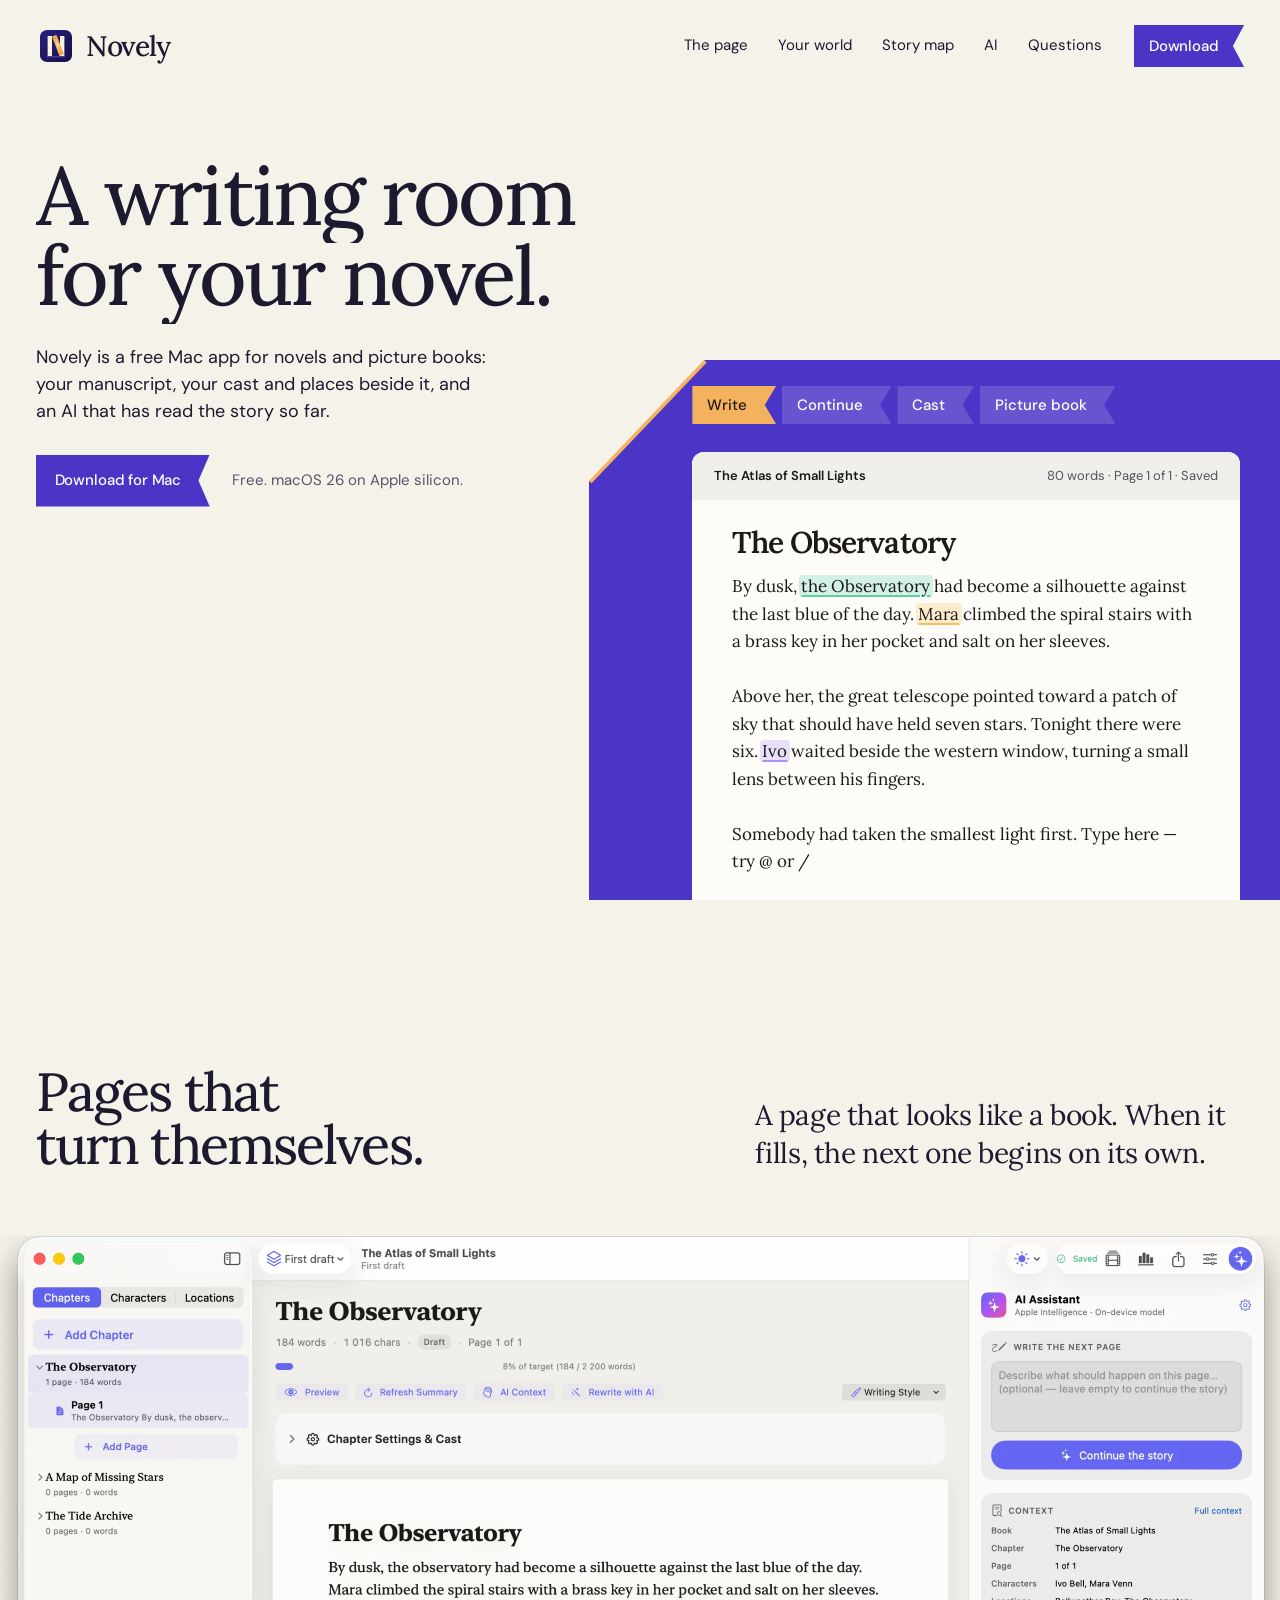
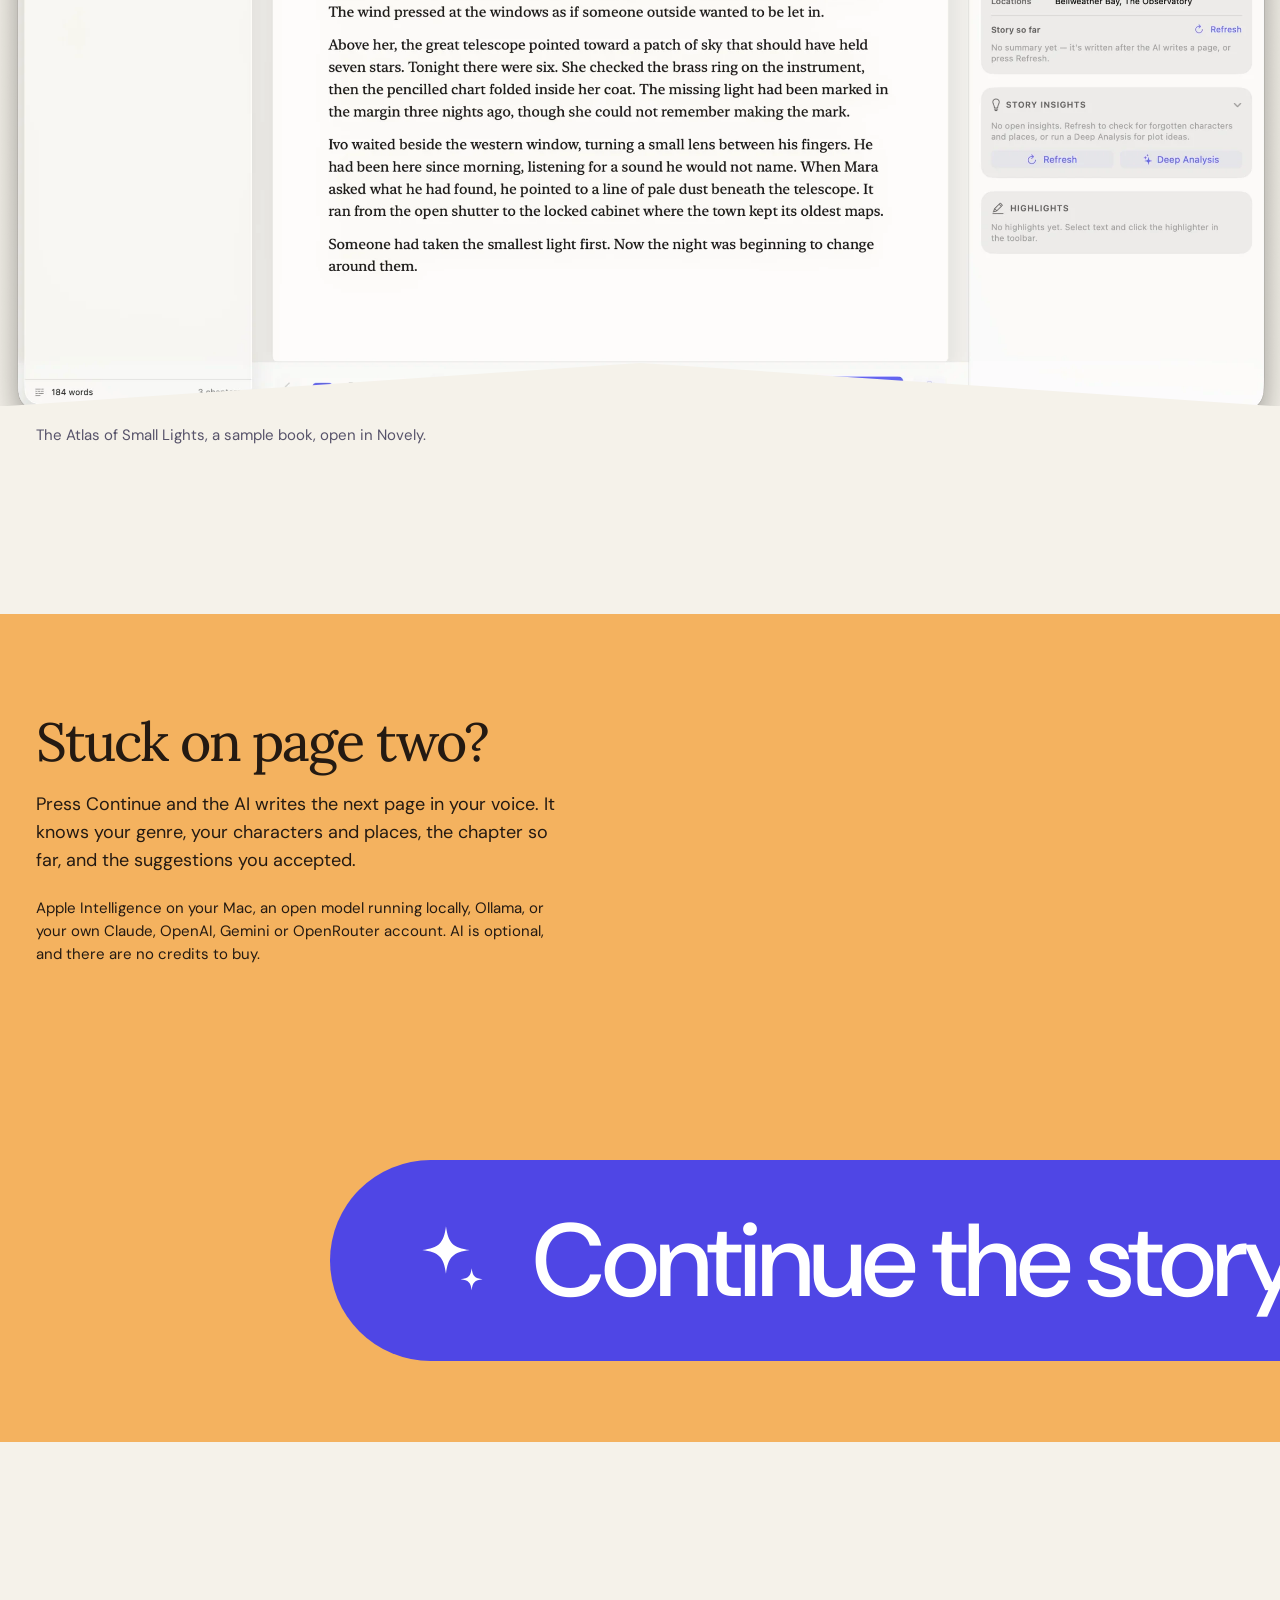
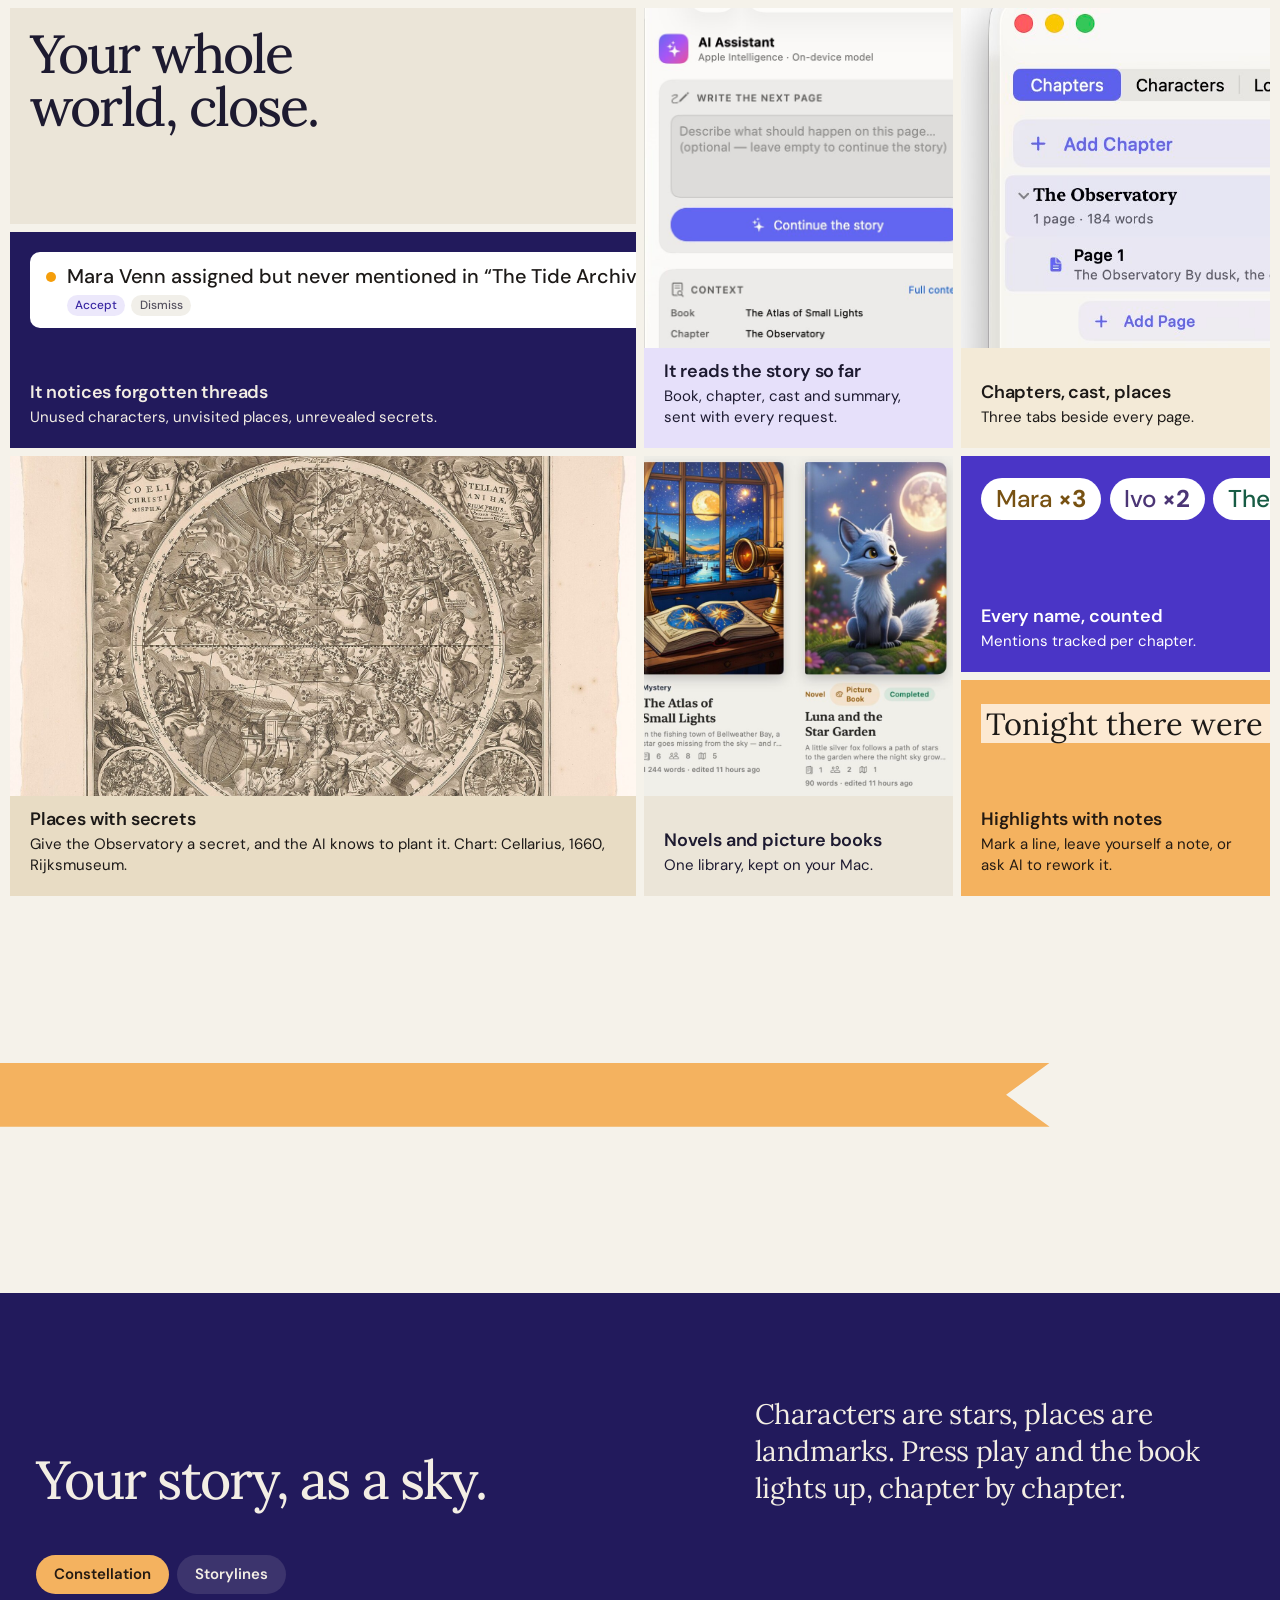
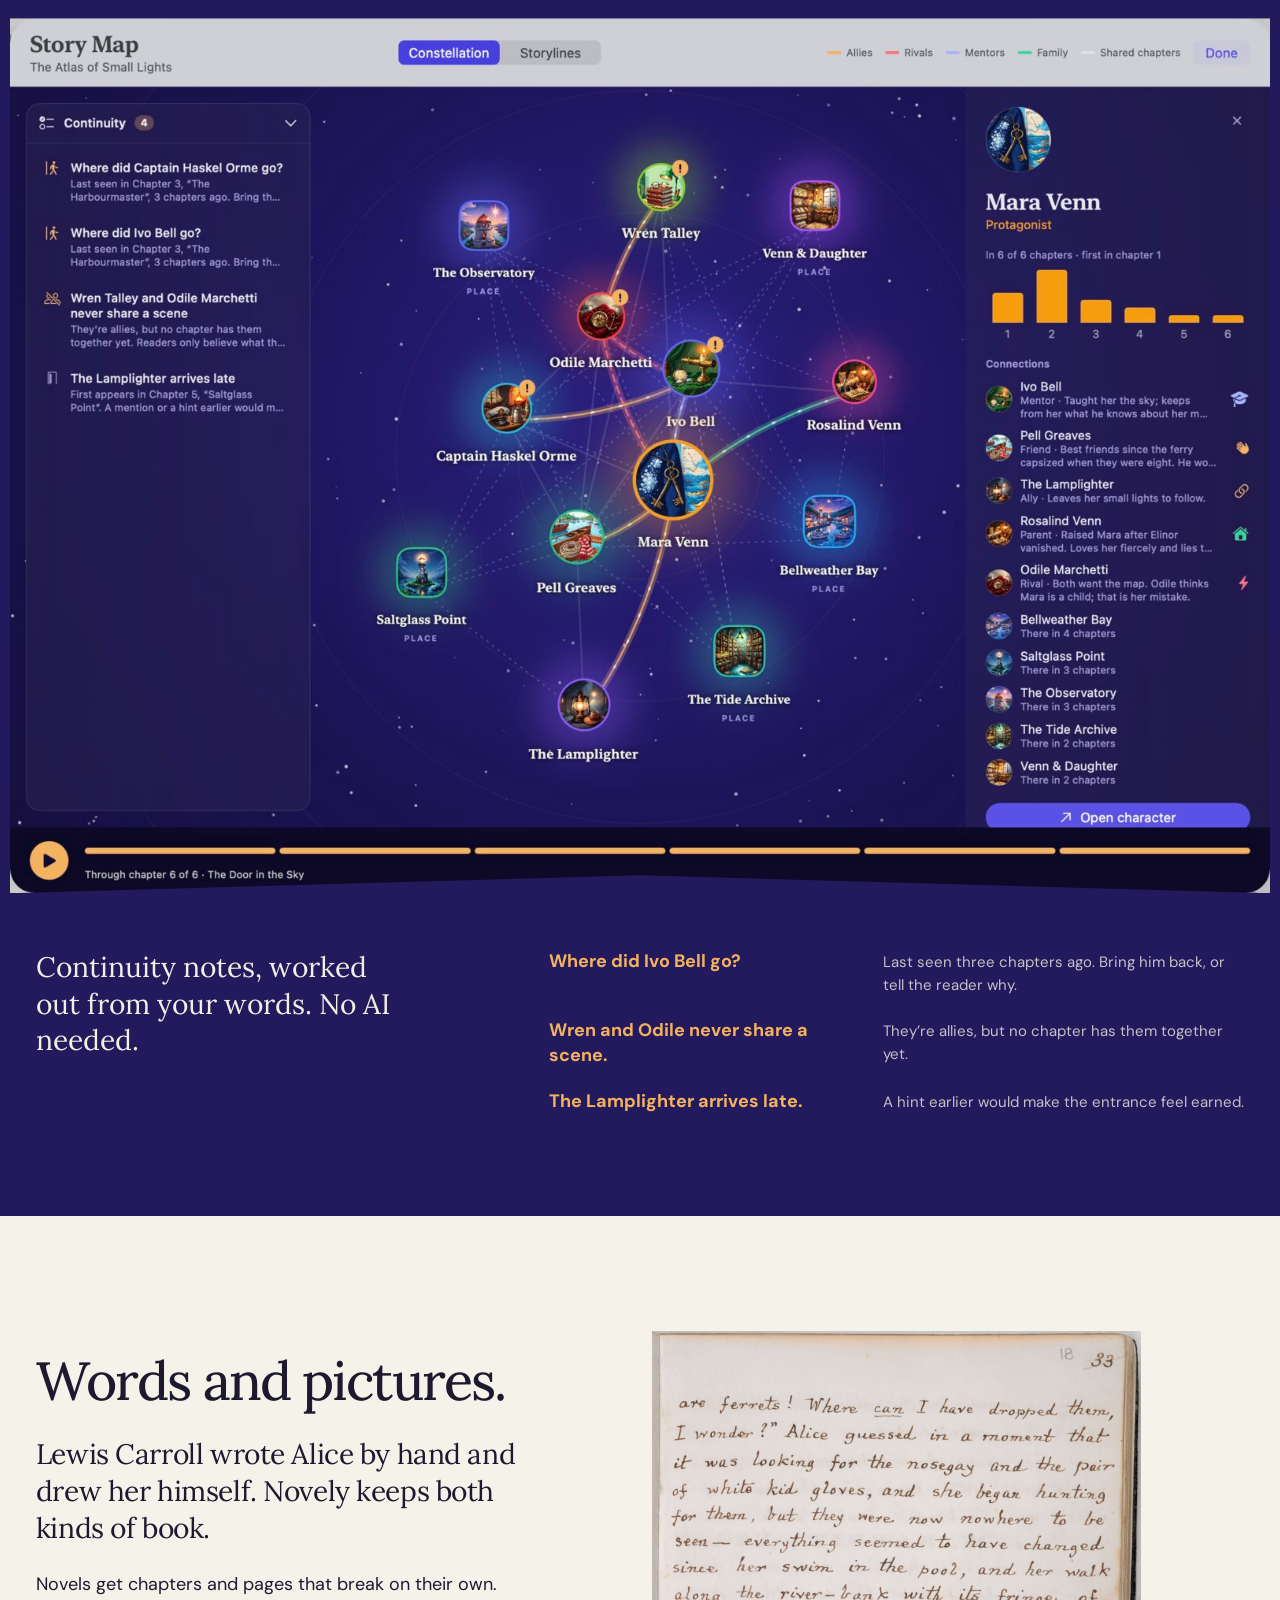
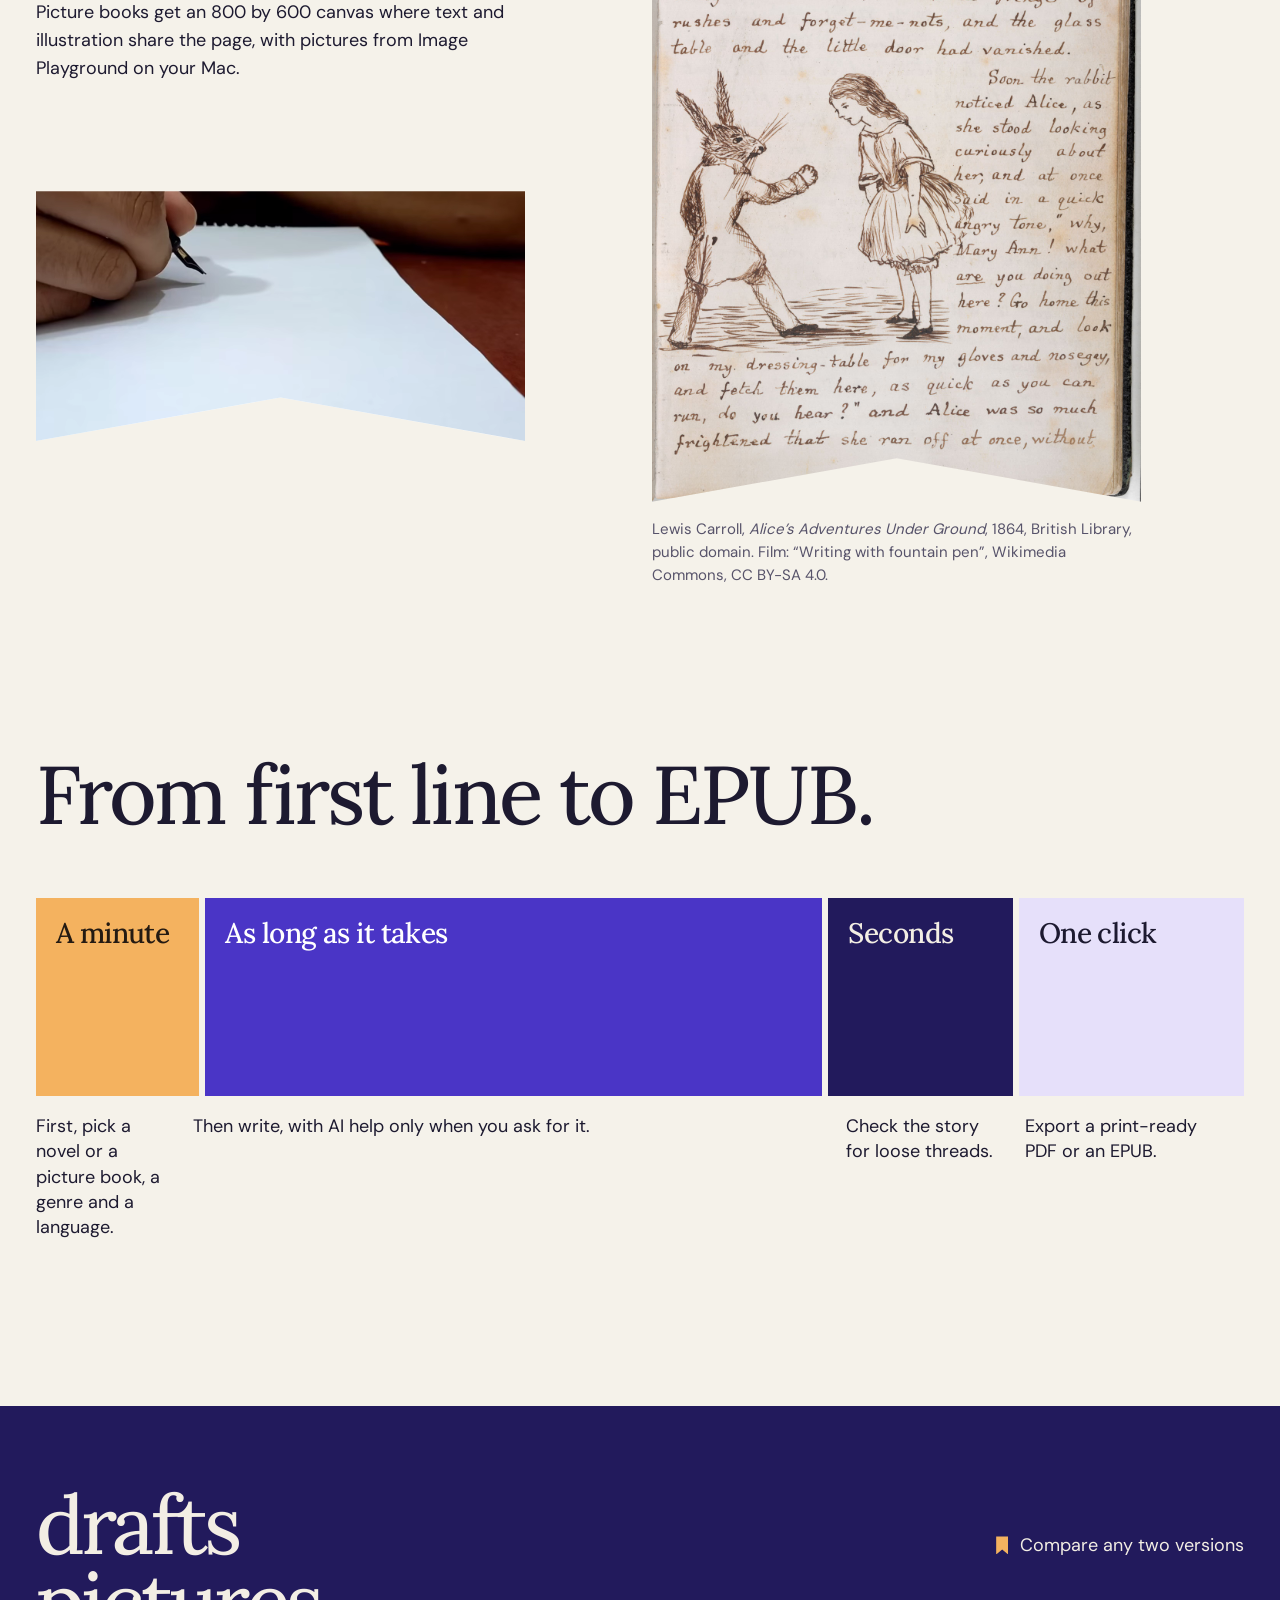
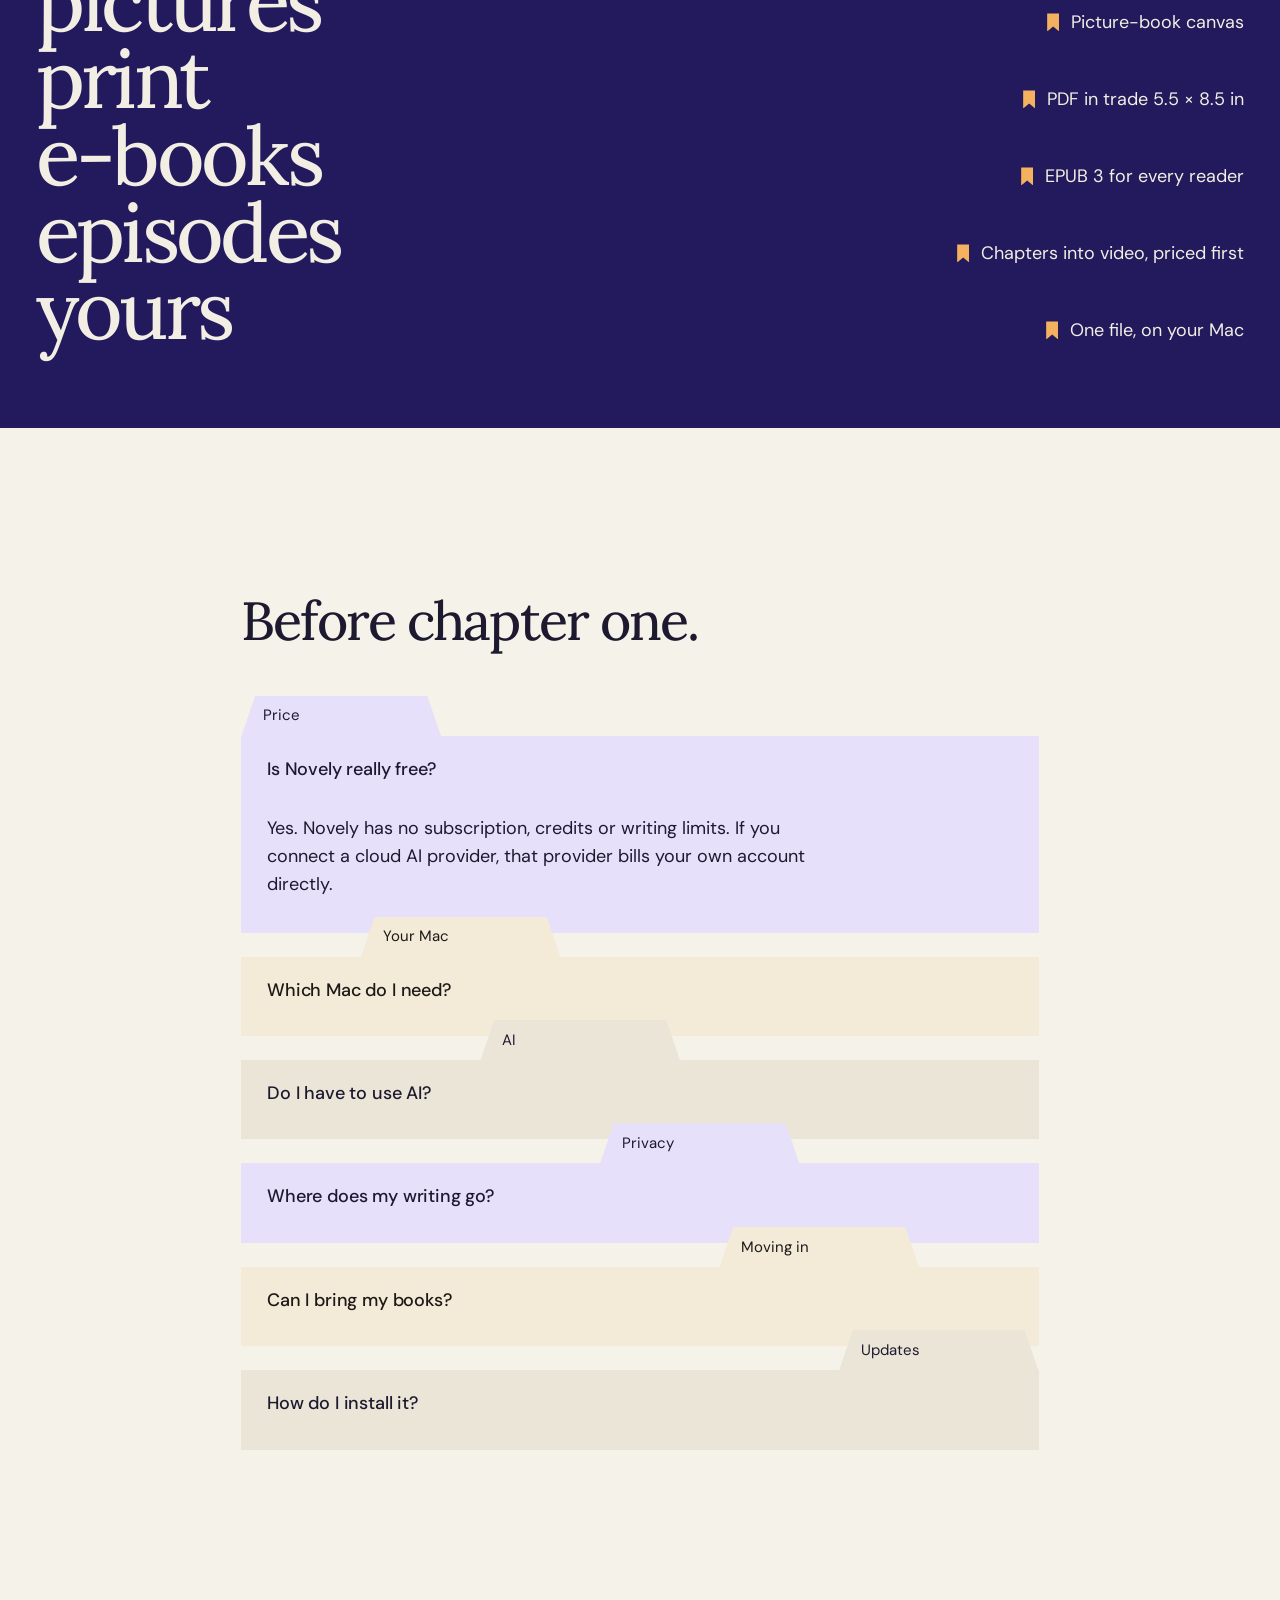
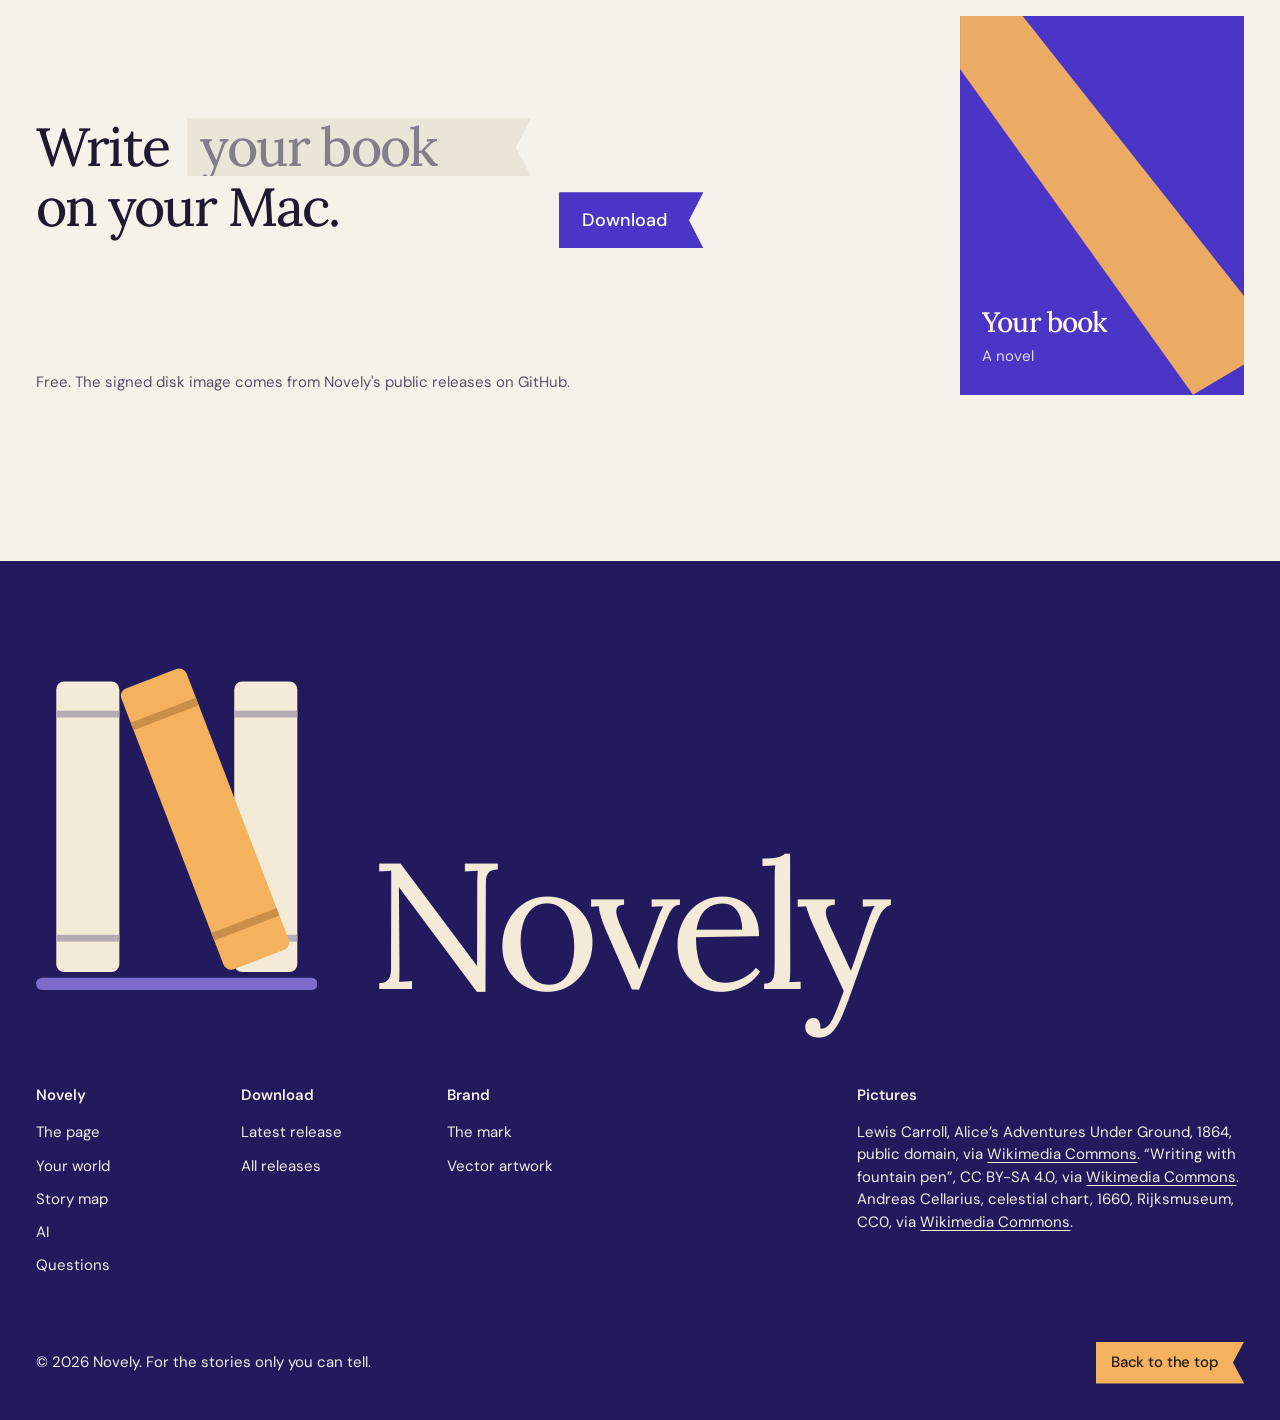
==== commit c3f53547: "Story Map section: constellation, storylines and continuity notes A night section after Your world w" ====
--- a/index.html
+++ b/index.html
@@ -28,10 +28,11 @@
     <nav class="nav-links" aria-label="Sections">
       <a href="#room">The page</a>
       <a href="#world">Your world</a>
+      <a href="#map">Story map</a>
       <a href="#ai">AI</a>
       <a href="#questions">Questions</a>
     </nav>
-    <a class="ribbon-button small-button" href="https://github.com/Novly-Story/releases/releases/latest">Download</a>
+    <a class="ribbon-button small-button" href="https://github.com/Novly-Story/releases/releases/latest" data-download>Download</a>
   </header>
 
   <main id="main">
@@ -44,8 +45,8 @@
         </h1>
         <p class="hero-lead" data-rise style="--i:2">Novely is a free Mac app for novels and picture books: your manuscript, your cast and places beside it, and an AI that has read the story so far.</p>
         <div class="hero-action" data-rise style="--i:3">
-          <a class="ribbon-button" href="https://github.com/Novly-Story/releases/releases/latest">Download for Mac</a>
-          <p class="note">Free. macOS 26 on Apple silicon.</p>
+          <a class="ribbon-button" href="https://github.com/Novly-Story/releases/releases/latest" data-download>Download for Mac</a>
+          <p class="note">Free<span data-release-version></span>. macOS 26 on Apple silicon.</p>
         </div>
       </div>
 
@@ -211,6 +212,32 @@
 
     <!-- THE BAND — one ribbon across the page -->
     <div class="ribbon-band" aria-hidden="true"><div class="ribbon-band__strip drift-x"></div></div>
+
+    <!-- STORY MAP — the book as a sky -->
+    <section class="map-section" id="map">
+      <div class="shell map-copy">
+        <h2 data-reveal>Your story, as a sky.</h2>
+        <p class="statement" data-reveal style="--i:1">Characters are stars, places are landmarks. Press play and the book lights up, chapter by chapter.</p>
+      </div>
+      <div class="shell map-switch" role="tablist" aria-label="Story Map views" data-reveal style="--i:2">
+        <button class="map-tab" role="tab" id="map-tab-0" aria-selected="true" aria-controls="map-view-0" data-map="0">Constellation</button>
+        <button class="map-tab" role="tab" id="map-tab-1" aria-selected="false" aria-controls="map-view-1" data-map="1" tabindex="-1">Storylines</button>
+      </div>
+      <figure class="map-shot" data-shutter>
+        <div class="notch-mask"><div class="shutter map-frames">
+          <img class="map-frame is-active" id="map-view-0" role="tabpanel" aria-labelledby="map-tab-0" src="assets/shots/map-constellation.jpg" width="1600" height="1111" alt="The Story Map's constellation for The Atlas of Small Lights: characters as glowing stars joined by relationship lines, places as landmarks, a continuity panel on the left and Mara Venn's card on the right with her mentions per chapter and connections." loading="lazy" decoding="async">
+          <img class="map-frame" id="map-view-1" role="tabpanel" aria-labelledby="map-tab-1" src="assets/shots/map-storylines.jpg" width="1600" height="1111" alt="The Story Map's storylines: each character is a coloured thread moving between the Observatory, Venn and Daughter, the Tide Archive and Saltglass Point across six chapters, bundling where characters meet." loading="lazy" decoding="async">
+        </div></div>
+      </figure>
+      <div class="shell map-notes">
+        <p class="map-notes__lead" data-reveal>Continuity notes, worked out from your words. No AI needed.</p>
+        <ul class="map-notes__list">
+          <li data-reveal style="--i:1"><strong>Where did Ivo Bell go?</strong><span>Last seen three chapters ago. Bring him back, or tell the reader why.</span></li>
+          <li data-reveal style="--i:2"><strong>Wren and Odile never share a scene.</strong><span>They&rsquo;re allies, but no chapter has them together yet.</span></li>
+          <li data-reveal style="--i:3"><strong>The Lamplighter arrives late.</strong><span>A hint earlier would make the entrance feel earned.</span></li>
+        </ul>
+      </div>
+    </section>
 
     <!-- ABOUT — a book has always been words and pictures -->
     <section class="carroll">
@@ -300,7 +327,7 @@
     <!-- CTA — a sentence with a blank -->
     <section class="cta">
       <div class="shell cta-grid">
-        <form class="cta-sentence" action="https://github.com/Novly-Story/releases/releases/latest" method="get" data-reveal>
+        <form class="cta-sentence" action="https://github.com/Novly-Story/releases/releases/latest" method="get" data-download data-reveal>
           <label class="visually-hidden" for="title-input">Your book's title</label>
           <h2>
             <span>Write <input id="title-input" type="text" placeholder="your book" autocomplete="off" maxlength="28"></span>
@@ -340,12 +367,13 @@
           <p>Novely</p>
           <a href="#room">The page</a>
           <a href="#world">Your world</a>
+          <a href="#map">Story map</a>
           <a href="#ai">AI</a>
           <a href="#questions">Questions</a>
         </nav>
         <nav aria-label="Download">
           <p>Download</p>
-          <a href="https://github.com/Novly-Story/releases/releases/latest">Latest release</a>
+          <a href="https://github.com/Novly-Story/releases/releases/latest" data-release-page>Latest release<span data-release-version></span></a>
           <a href="https://github.com/Novly-Story/releases/releases">All releases</a>
         </nav>
         <nav aria-label="Brand">
--- a/assets/site.css
+++ b/assets/site.css
@@ -593,3 +593,33 @@
 @keyframes spin { to { transform: rotate(360deg); } }
 @keyframes twinkle { 0%, 100% { opacity: 1; transform: scale(1); } 50% { opacity: 0.35; transform: scale(0.7); } }
 @keyframes moon { to { transform: translate(-8px, 6px); } }
+
+/* STORY MAP */
+.map-section { margin-top: var(--section); padding-block: clamp(64px, 8vw, 120px); background: var(--night); color: var(--night-ink); }
+.map-copy { display: grid; grid-template-columns: repeat(12, 1fr); gap: 0 24px; align-items: end; }
+.map-copy h2 { grid-column: 1 / 7; }
+.map-copy .statement { grid-column: 8 / 13; }
+.map-switch { display: flex; gap: 8px; margin-top: 48px; }
+.map-tab { font: inherit; font-size: var(--s-small); font-weight: 600; color: var(--night-ink); background: transparent; border: 0; background: color-mix(in srgb, var(--night-ink) 12%, transparent); border-radius: 999px; padding: 8px 18px; cursor: pointer; transition: background var(--t-hover) ease, color var(--t-hover) ease; }
+.map-tab:hover { background: color-mix(in srgb, var(--night-ink) 22%, transparent); }
+.map-tab[aria-selected="true"] { background: var(--gold); color: var(--gold-ink); }
+.map-tab:focus-visible { outline: 2px solid var(--gold); outline-offset: 3px; }
+.map-shot { margin-top: 24px; padding-inline: 10px; --notch: clamp(12px, 1.4vw, 22px); }
+.map-frames { display: grid; }
+.map-frame { grid-area: 1 / 1; width: 100%; opacity: 0; transition: opacity 600ms var(--ease-in-out); }
+.map-frame.is-active { opacity: 1; }
+.map-notes { display: grid; grid-template-columns: repeat(12, 1fr); gap: 24px; margin-top: 56px; }
+.map-notes__lead { grid-column: 1 / 5; font-family: var(--serif); font-size: var(--s-statement); line-height: 1.3; max-width: 22ch; }
+.map-notes__list { grid-column: 6 / 13; list-style: none; margin: 0; padding: 0; display: grid; }
+.map-notes__list { gap: 22px; }
+.map-notes__list li { display: grid; grid-template-columns: minmax(0, 1fr) minmax(0, 1.2fr); gap: 4px 32px; align-items: baseline; font-size: var(--s-small); line-height: 1.5; }
+.map-notes__list strong { color: var(--gold); }
+.map-notes__list strong { font-size: var(--s-body); line-height: 1.35; }
+.map-notes__list span { color: color-mix(in srgb, var(--night-ink) 78%, transparent); }
+@media (max-width: 860px) {
+  .map-copy h2, .map-copy .statement { grid-column: 1 / -1; }
+  .map-copy .statement { margin-top: 20px; }
+  .map-notes__lead, .map-notes__list { grid-column: 1 / -1; }
+  .map-notes__list li { grid-template-columns: 1fr; }
+}
+@media (prefers-reduced-motion: reduce) { .map-frame { transition: none; } }
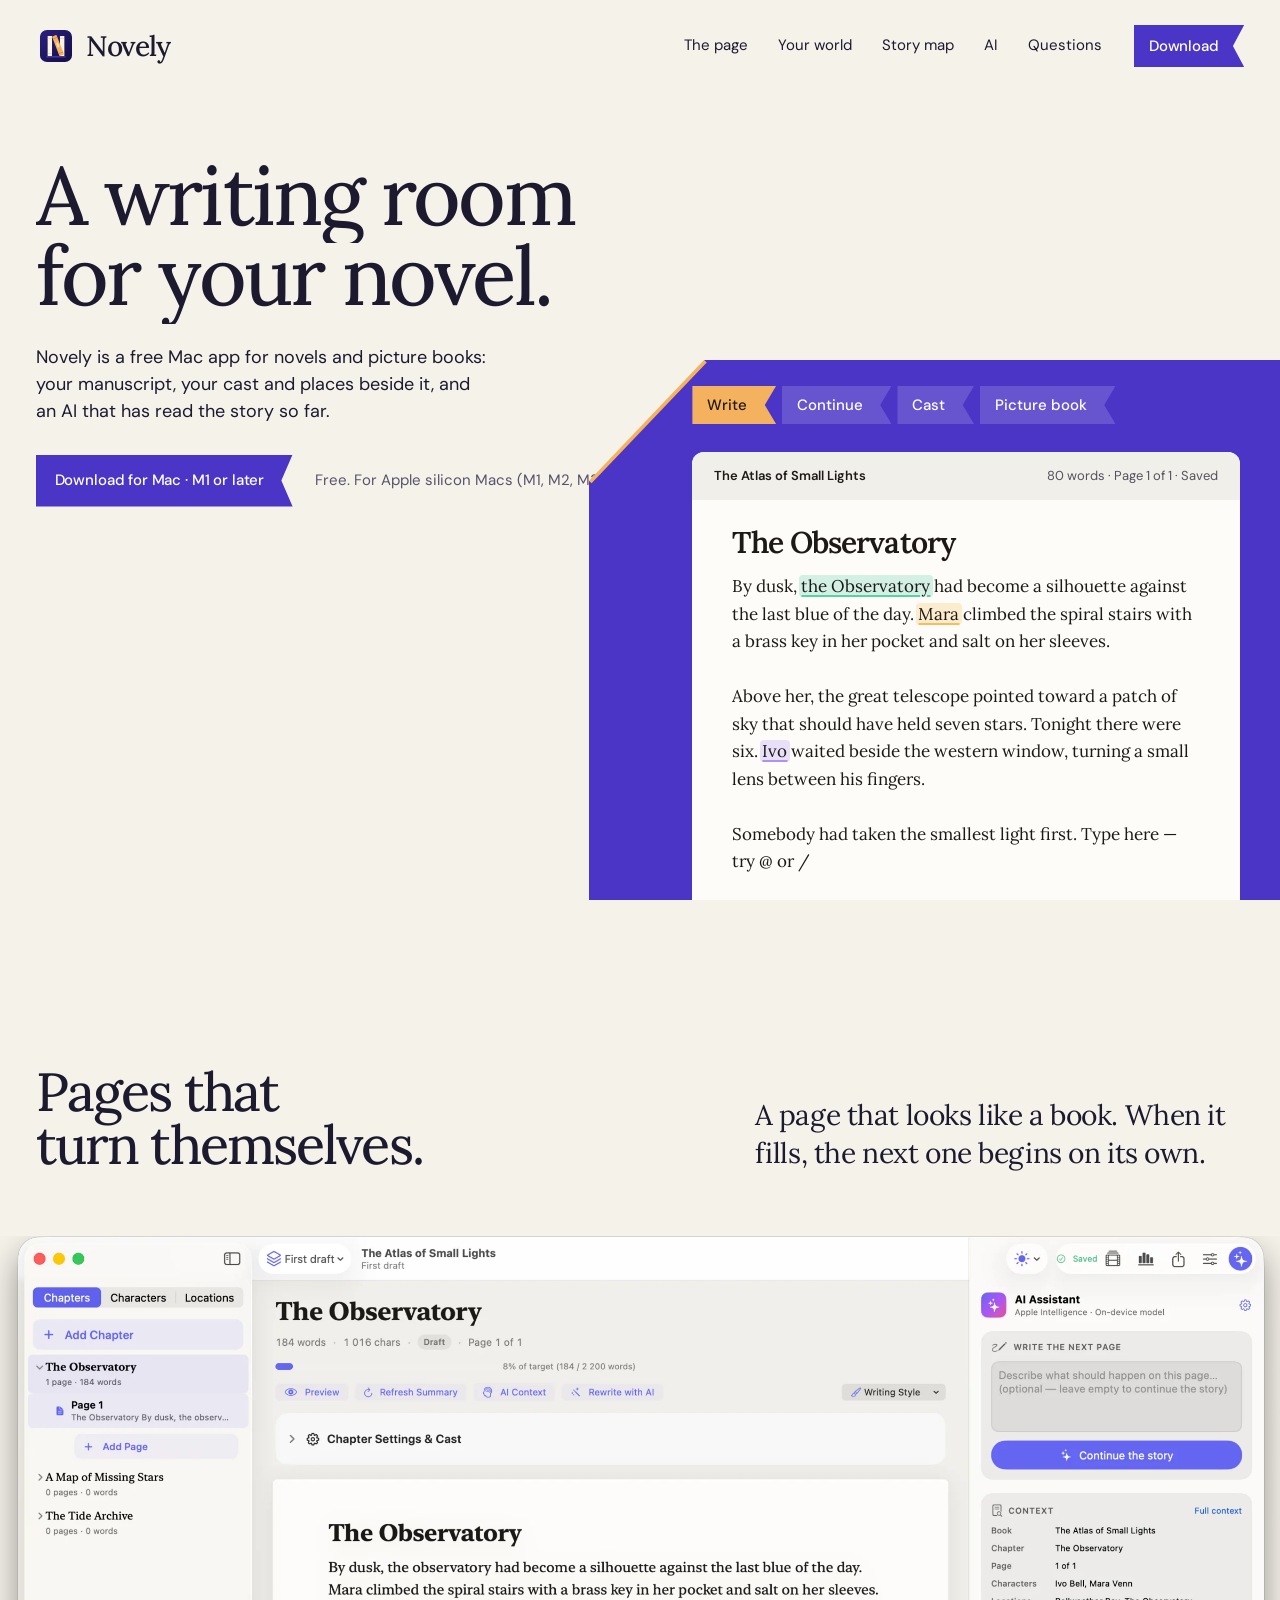
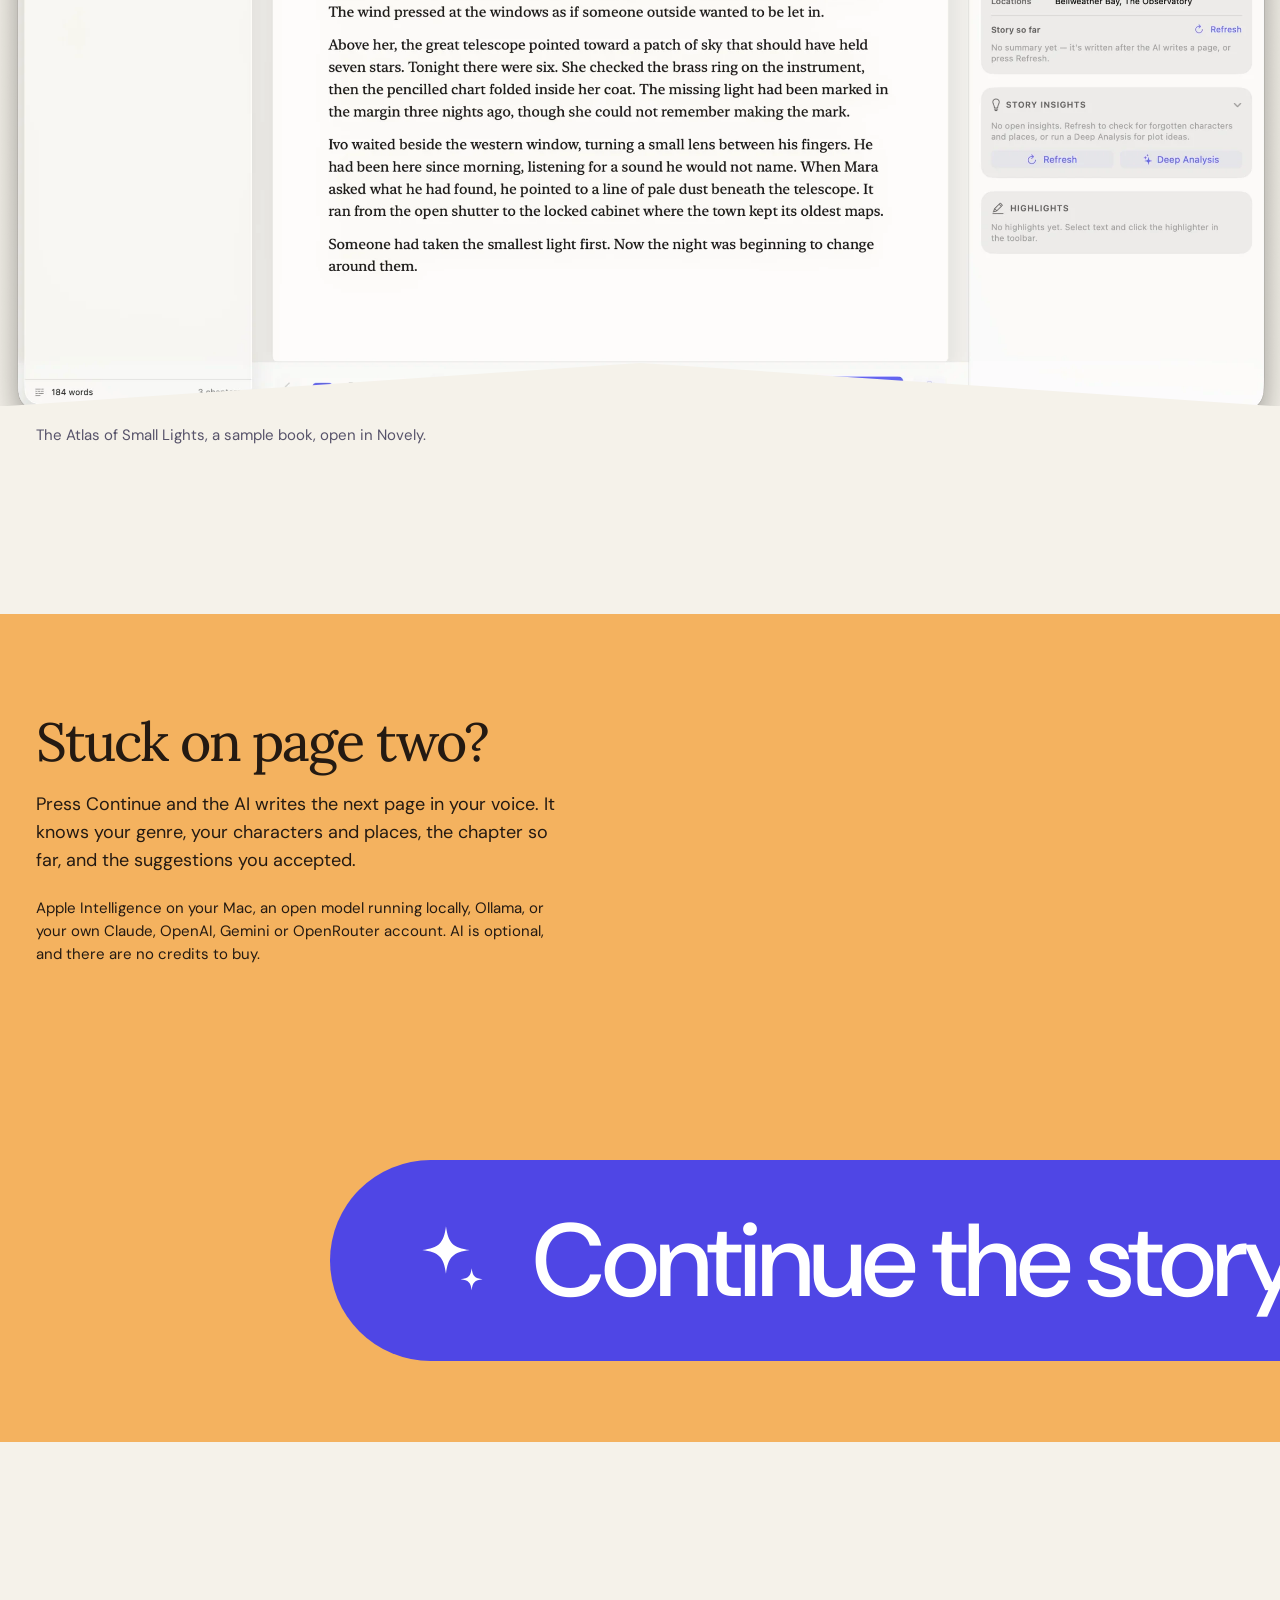
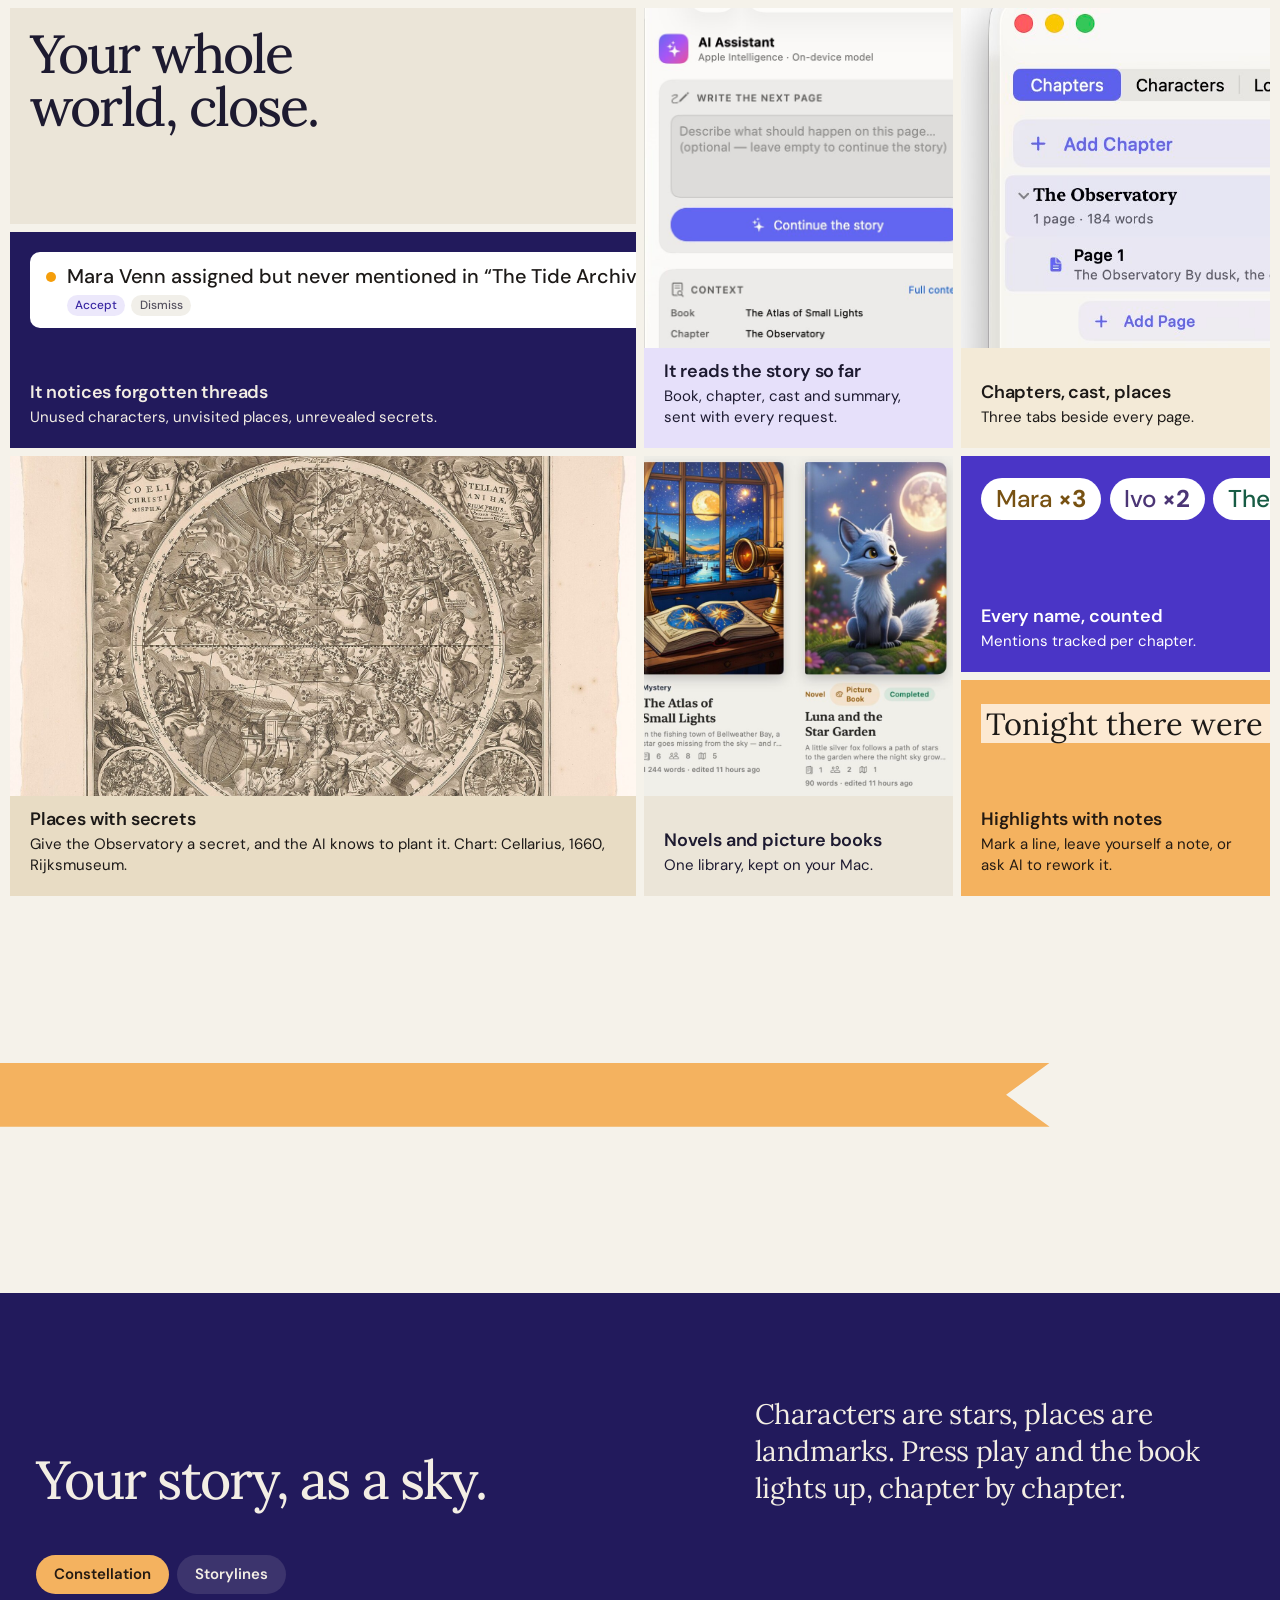
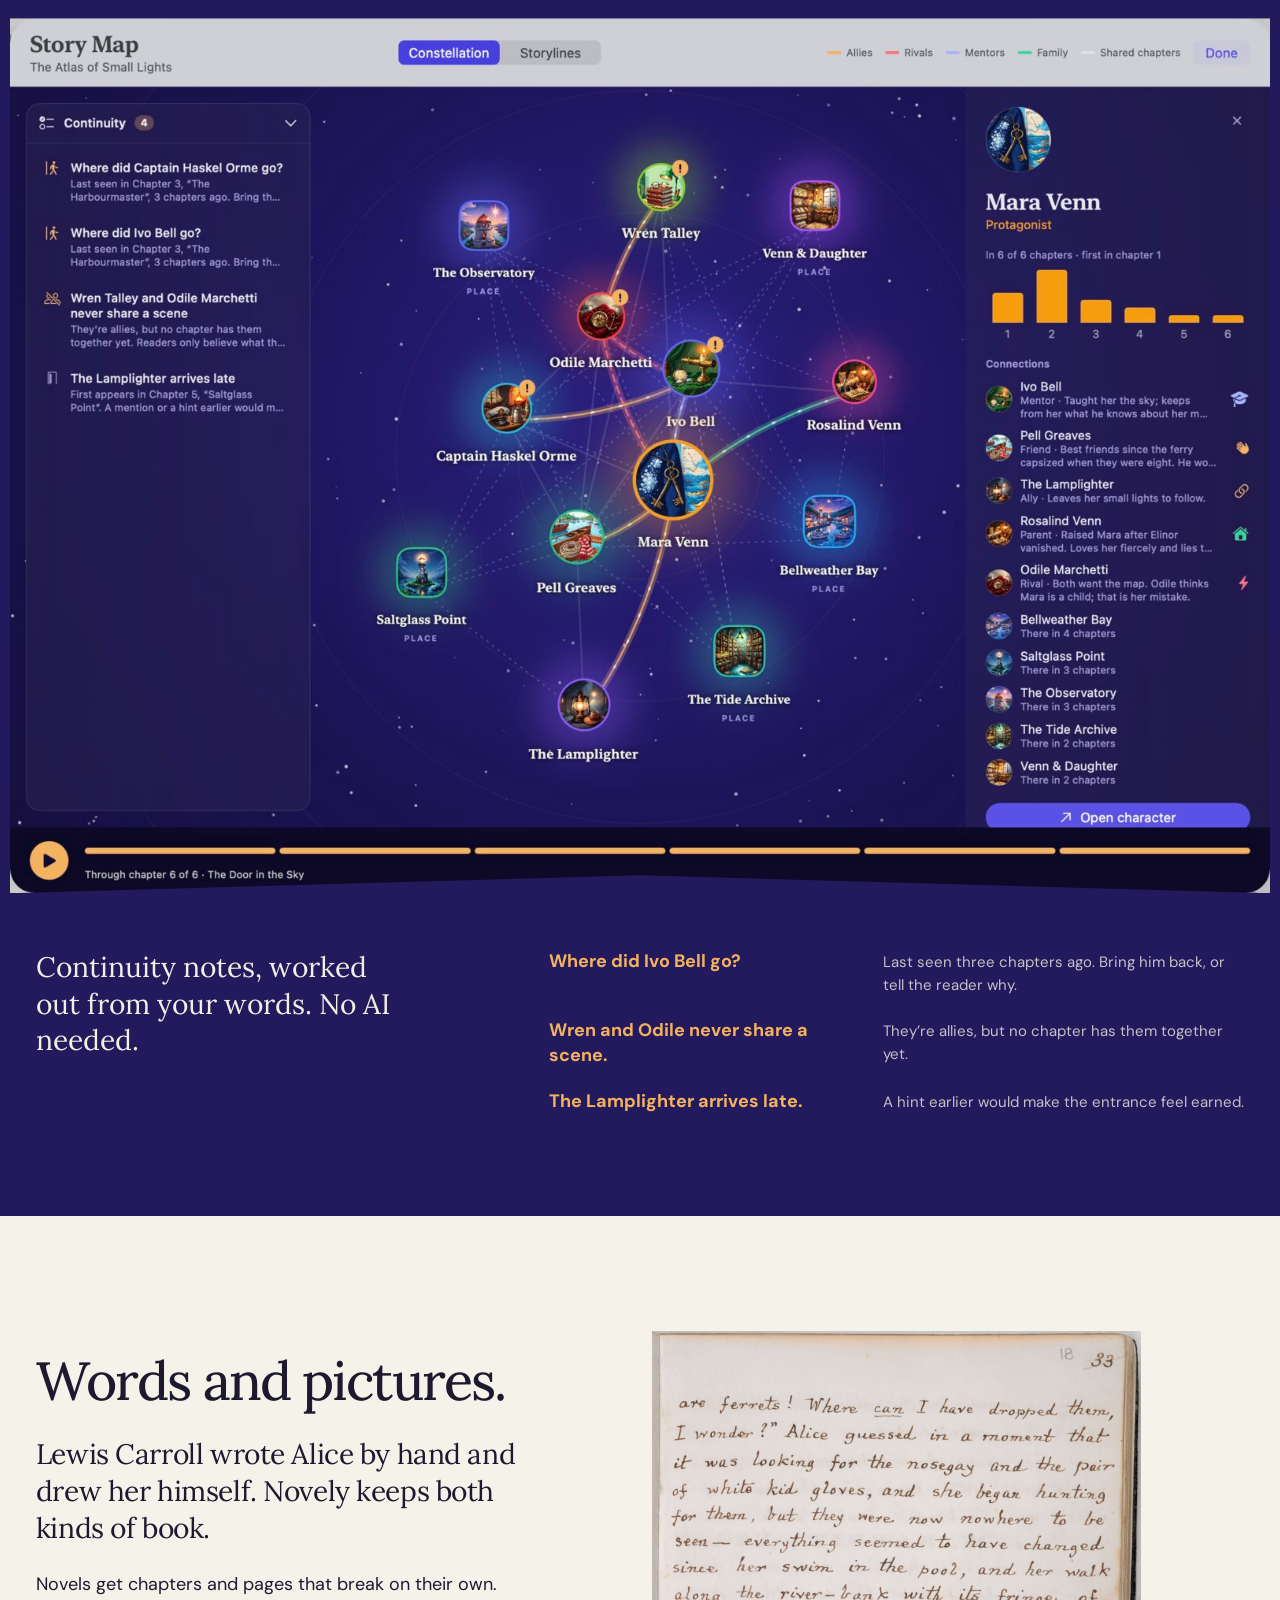
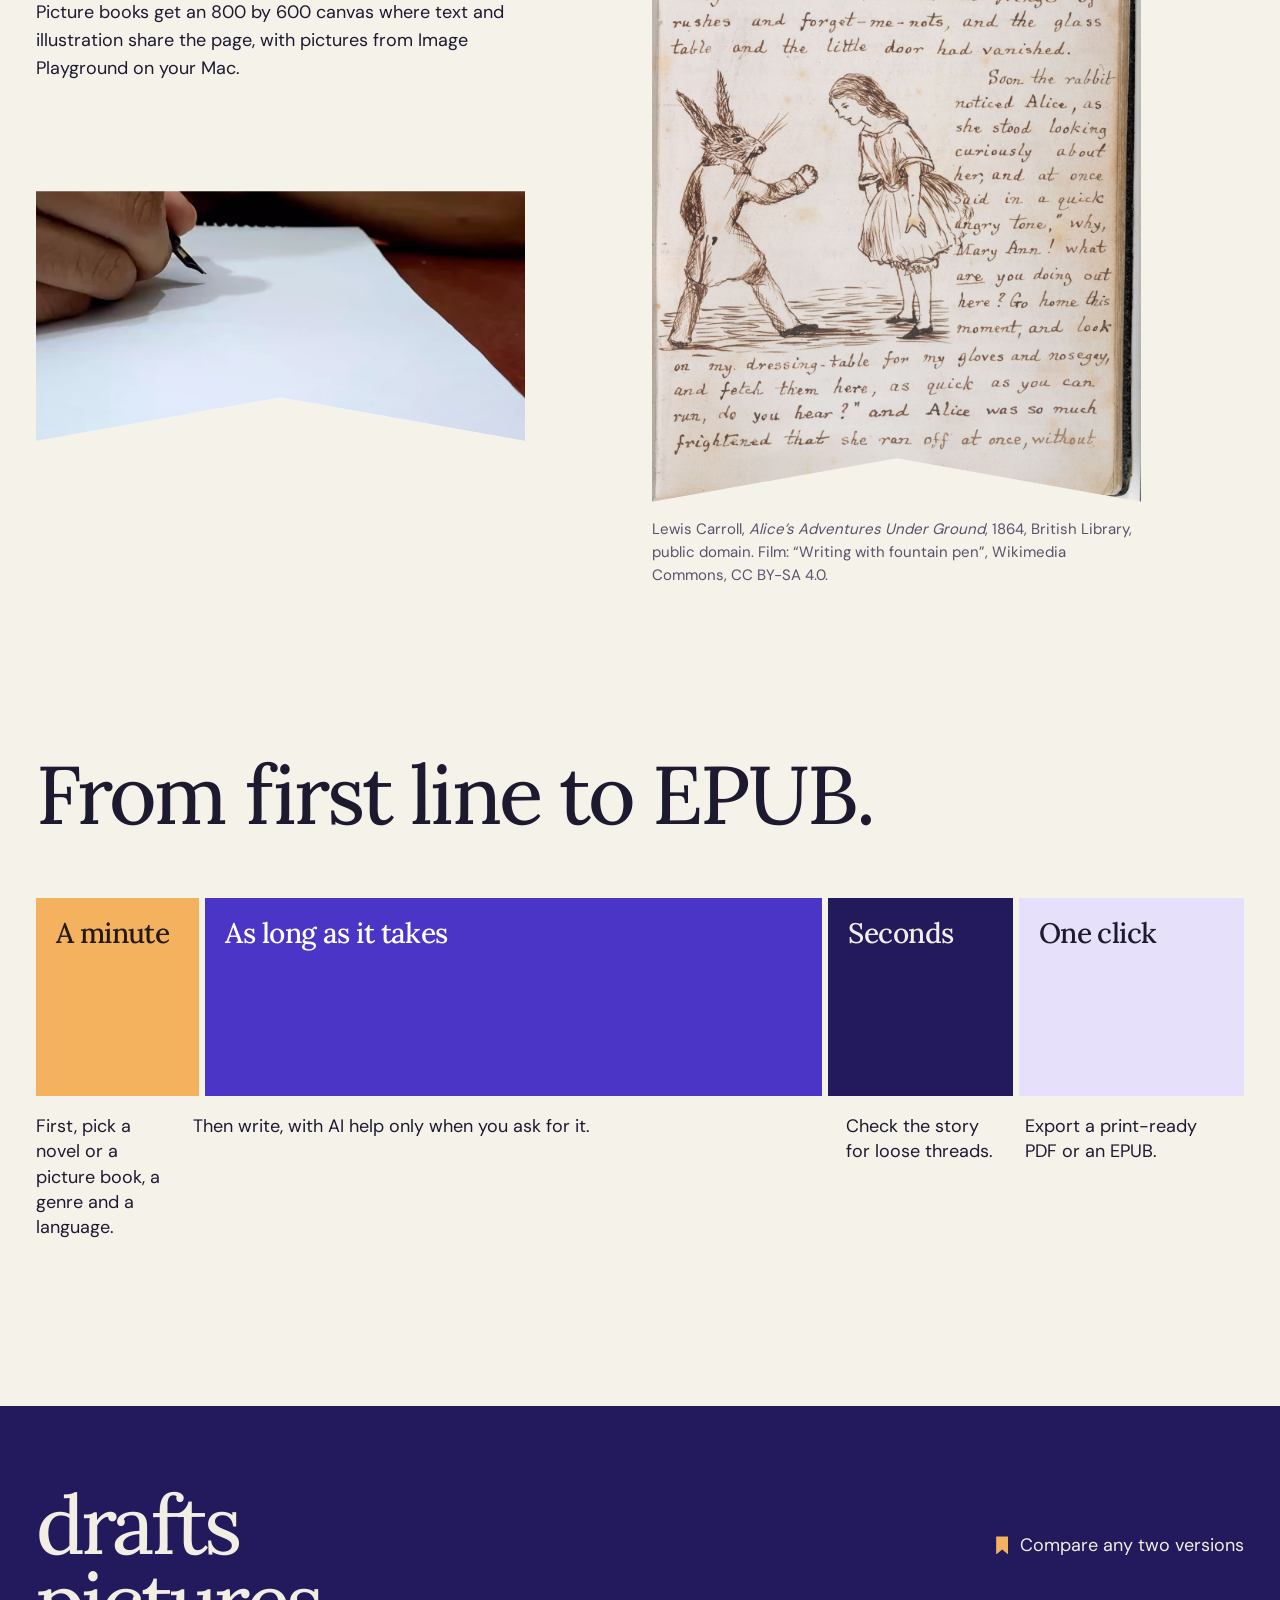
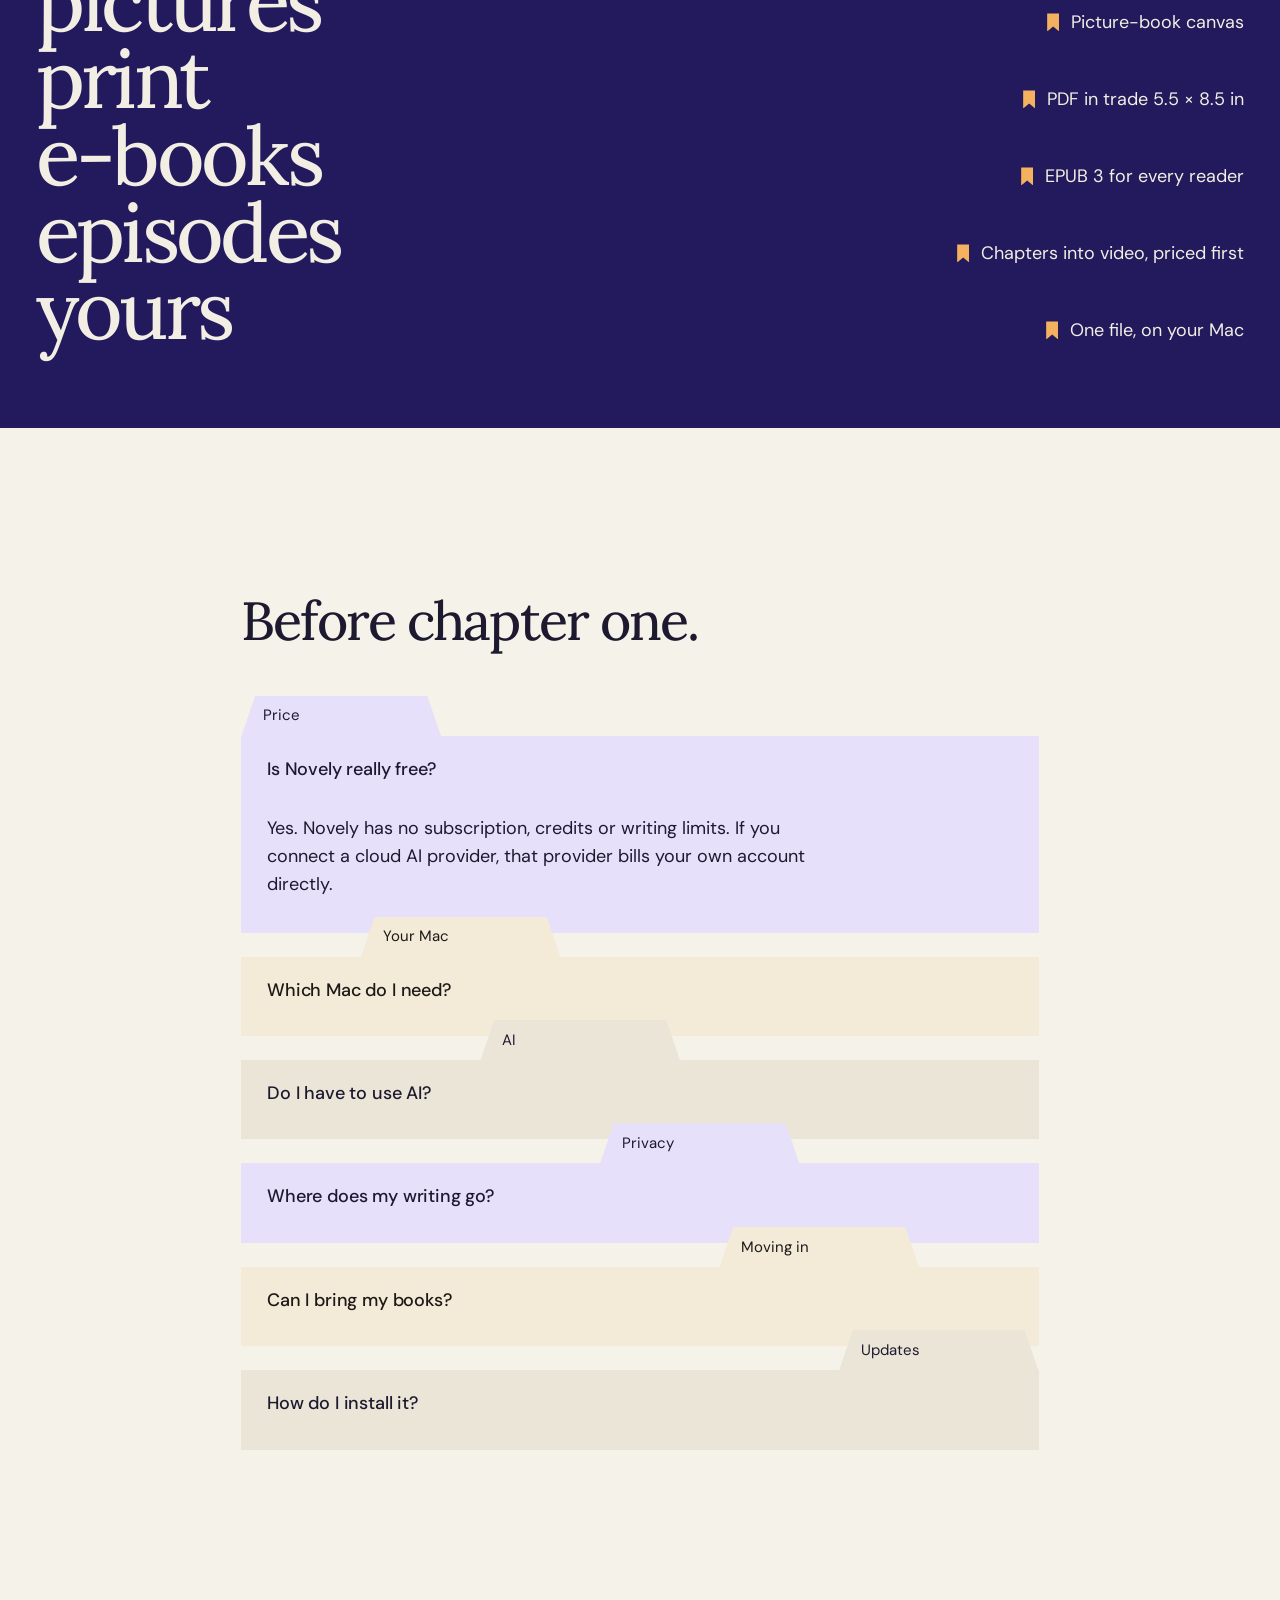
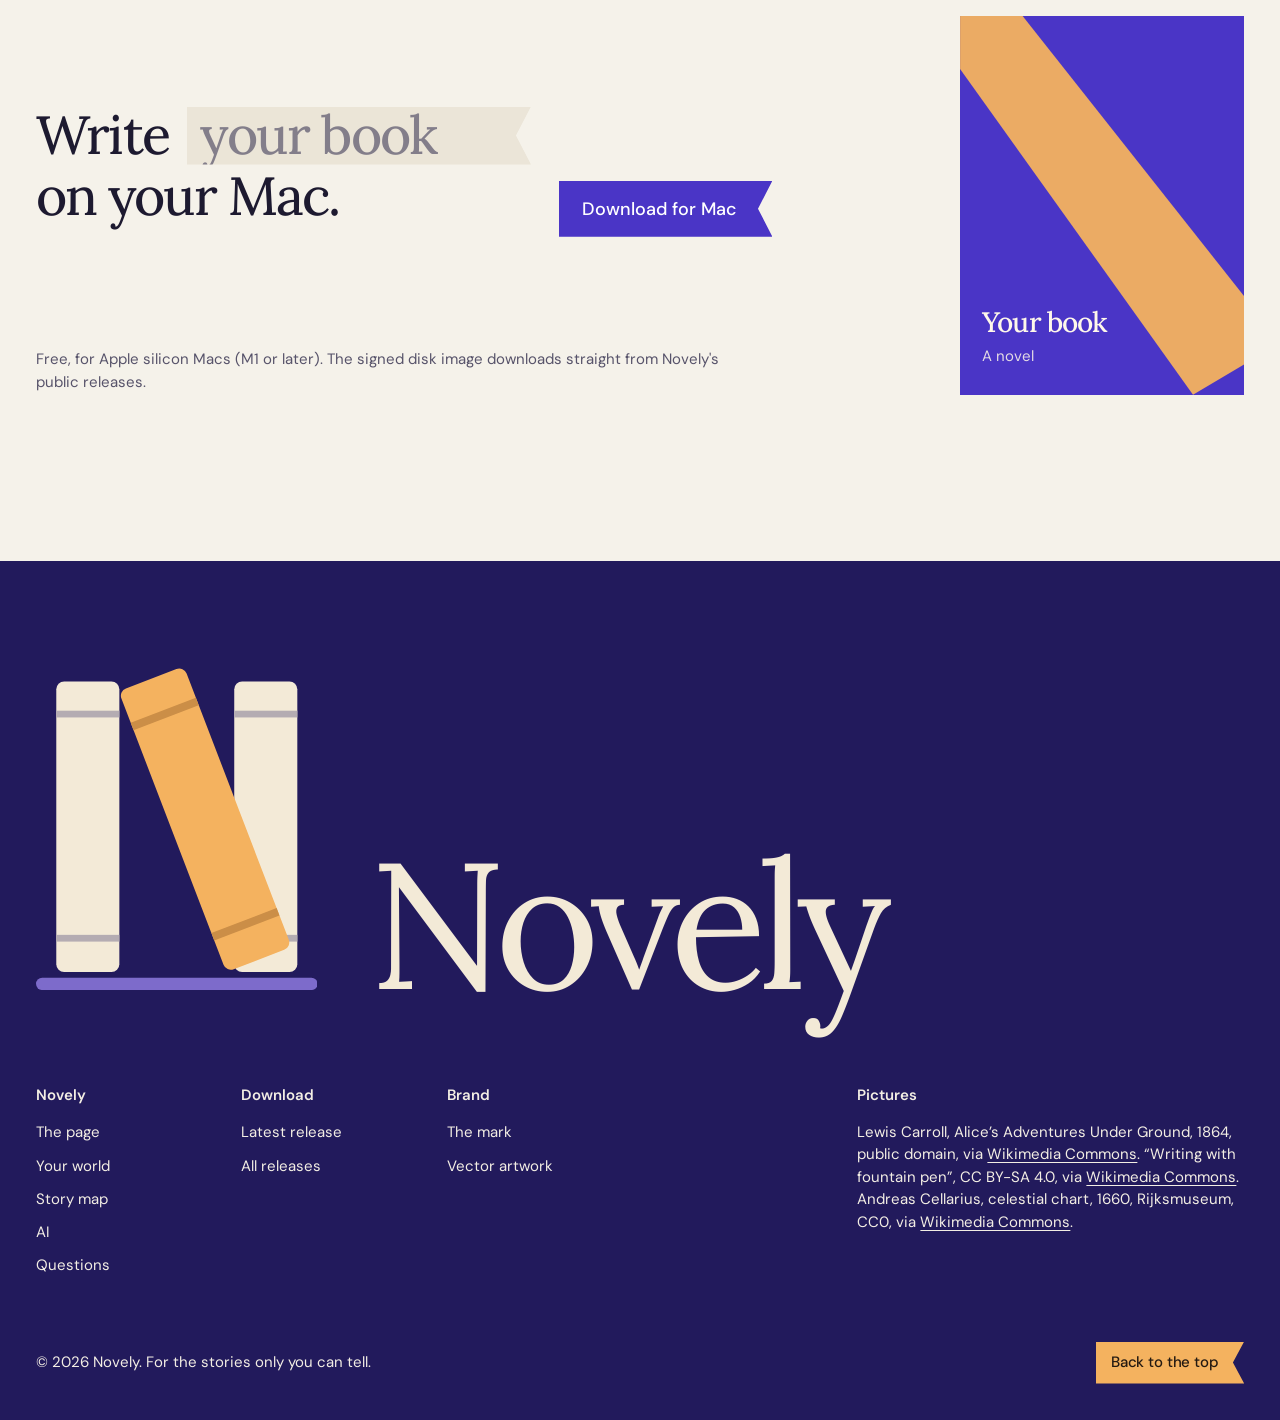
==== commit fb4c0c0b: "Download buttons fetch Novely.dmg directly; say Apple silicon Buttons link to the latest release's N" ====
--- a/index.html
+++ b/index.html
@@ -32,7 +32,7 @@
       <a href="#ai">AI</a>
       <a href="#questions">Questions</a>
     </nav>
-    <a class="ribbon-button small-button" href="https://github.com/Novly-Story/releases/releases/latest" data-download>Download</a>
+    <a class="ribbon-button small-button" href="https://github.com/Novly-Story/releases/releases/latest/download/Novely.dmg" data-download title="Novely.dmg for Macs with Apple silicon (M1 or later)" aria-label="Download Novely for Mac, Apple silicon">Download</a>
   </header>
 
   <main id="main">
@@ -45,8 +45,8 @@
         </h1>
         <p class="hero-lead" data-rise style="--i:2">Novely is a free Mac app for novels and picture books: your manuscript, your cast and places beside it, and an AI that has read the story so far.</p>
         <div class="hero-action" data-rise style="--i:3">
-          <a class="ribbon-button" href="https://github.com/Novly-Story/releases/releases/latest" data-download>Download for Mac</a>
-          <p class="note">Free<span data-release-version></span>. macOS 26 on Apple silicon.</p>
+          <a class="ribbon-button" href="https://github.com/Novly-Story/releases/releases/latest/download/Novely.dmg" data-download title="Novely.dmg for Macs with Apple silicon (M1 or later)">Download for Mac · M1 or later</a>
+          <p class="note">Free<span data-release-version></span>. For Apple silicon Macs (M1, M2, M3, M4 and later) on macOS 26. Not for Intel Macs.</p>
         </div>
       </div>
 
@@ -327,15 +327,15 @@
     <!-- CTA — a sentence with a blank -->
     <section class="cta">
       <div class="shell cta-grid">
-        <form class="cta-sentence" action="https://github.com/Novly-Story/releases/releases/latest" method="get" data-download data-reveal>
+        <form class="cta-sentence" action="https://github.com/Novly-Story/releases/releases/latest/download/Novely.dmg" method="get" data-download data-reveal>
           <label class="visually-hidden" for="title-input">Your book's title</label>
           <h2>
             <span>Write <input id="title-input" type="text" placeholder="your book" autocomplete="off" maxlength="28"></span>
             <span>on your Mac.</span>
           </h2>
-          <button type="submit" class="cta-button">Download</button>
+          <button type="submit" class="cta-button" title="Novely.dmg for Macs with Apple silicon (M1 or later)">Download for Mac</button>
         </form>
-        <p class="cta-note" data-reveal style="--i:1">Free. The signed disk image comes from Novely's public releases on GitHub.</p>
+        <p class="cta-note" data-reveal style="--i:1">Free, for Apple silicon Macs (M1 or later). The signed disk image downloads straight from Novely's public releases.</p>
         <div class="cover-ui" data-ui aria-hidden="true" data-reveal style="--i:2">
           <div class="cover-ui__ribbon"></div>
           <p class="cover-ui__title" id="cover-title">Your book</p>
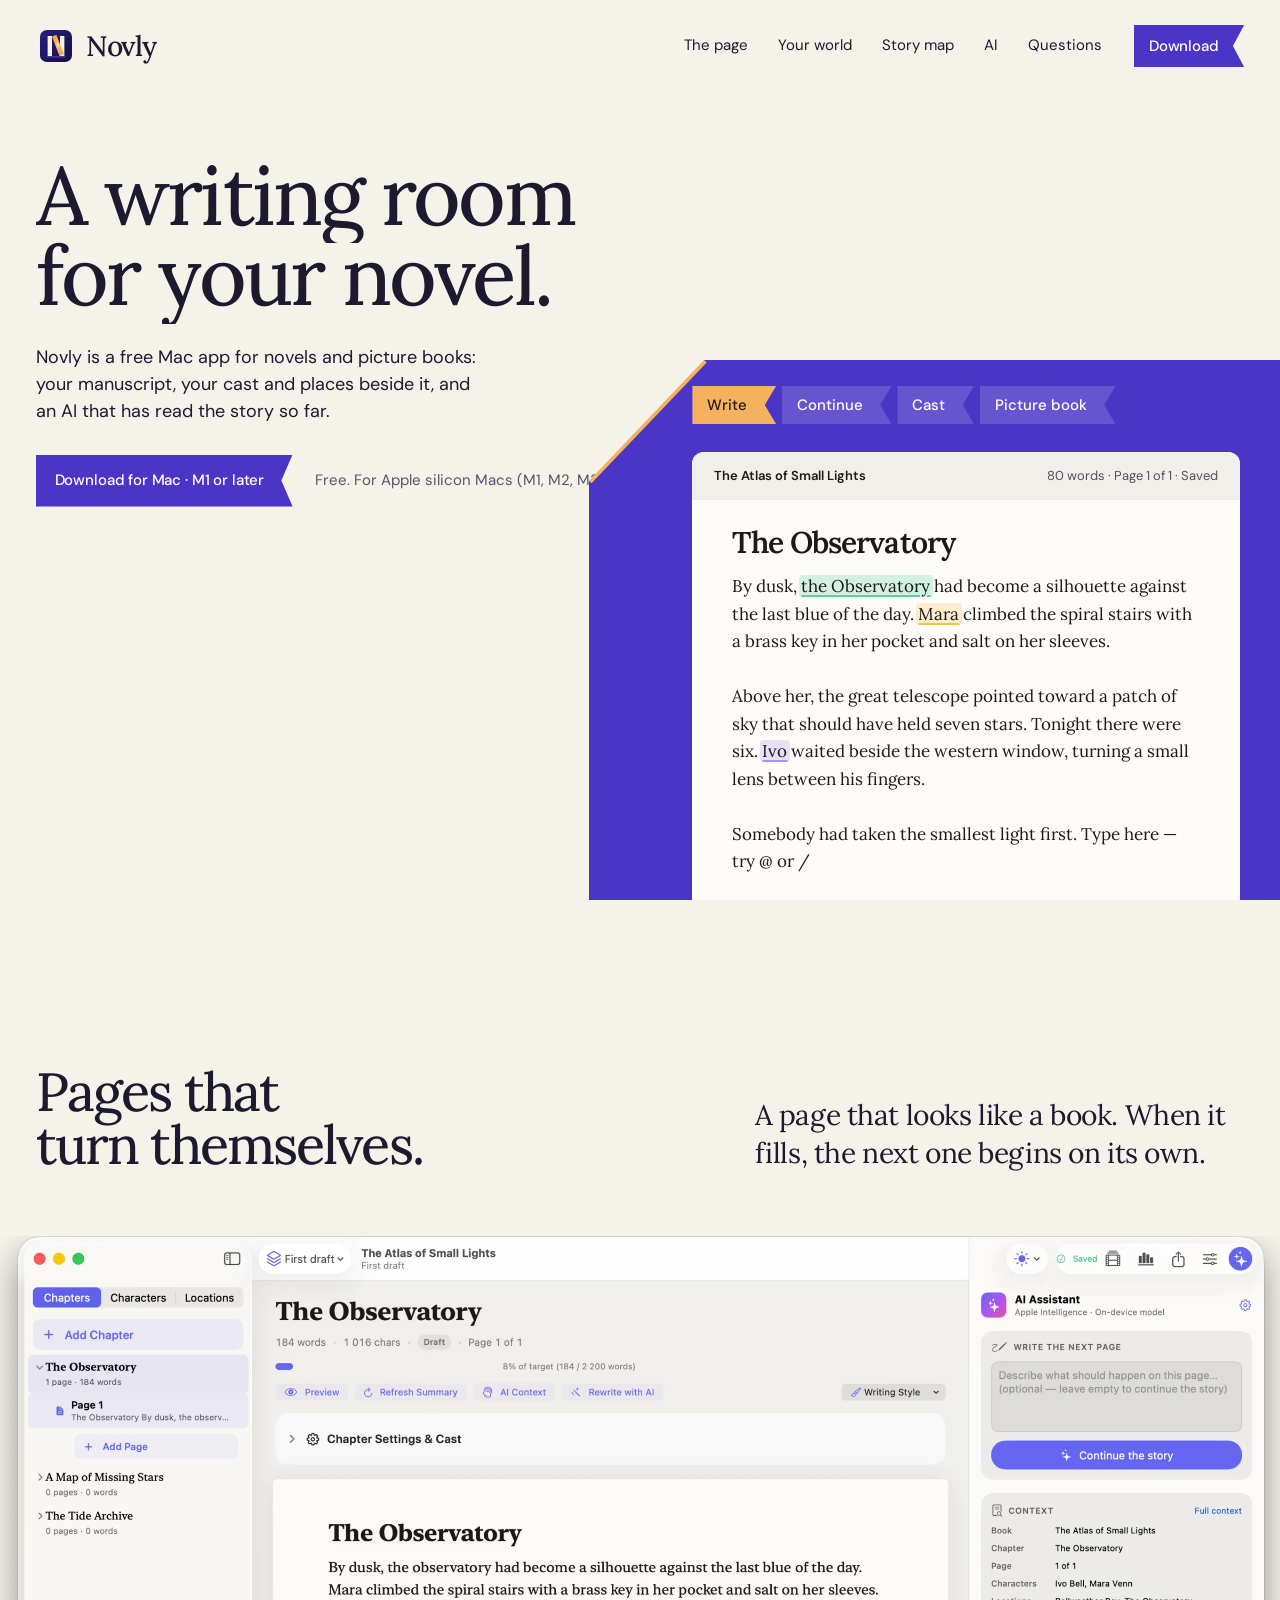
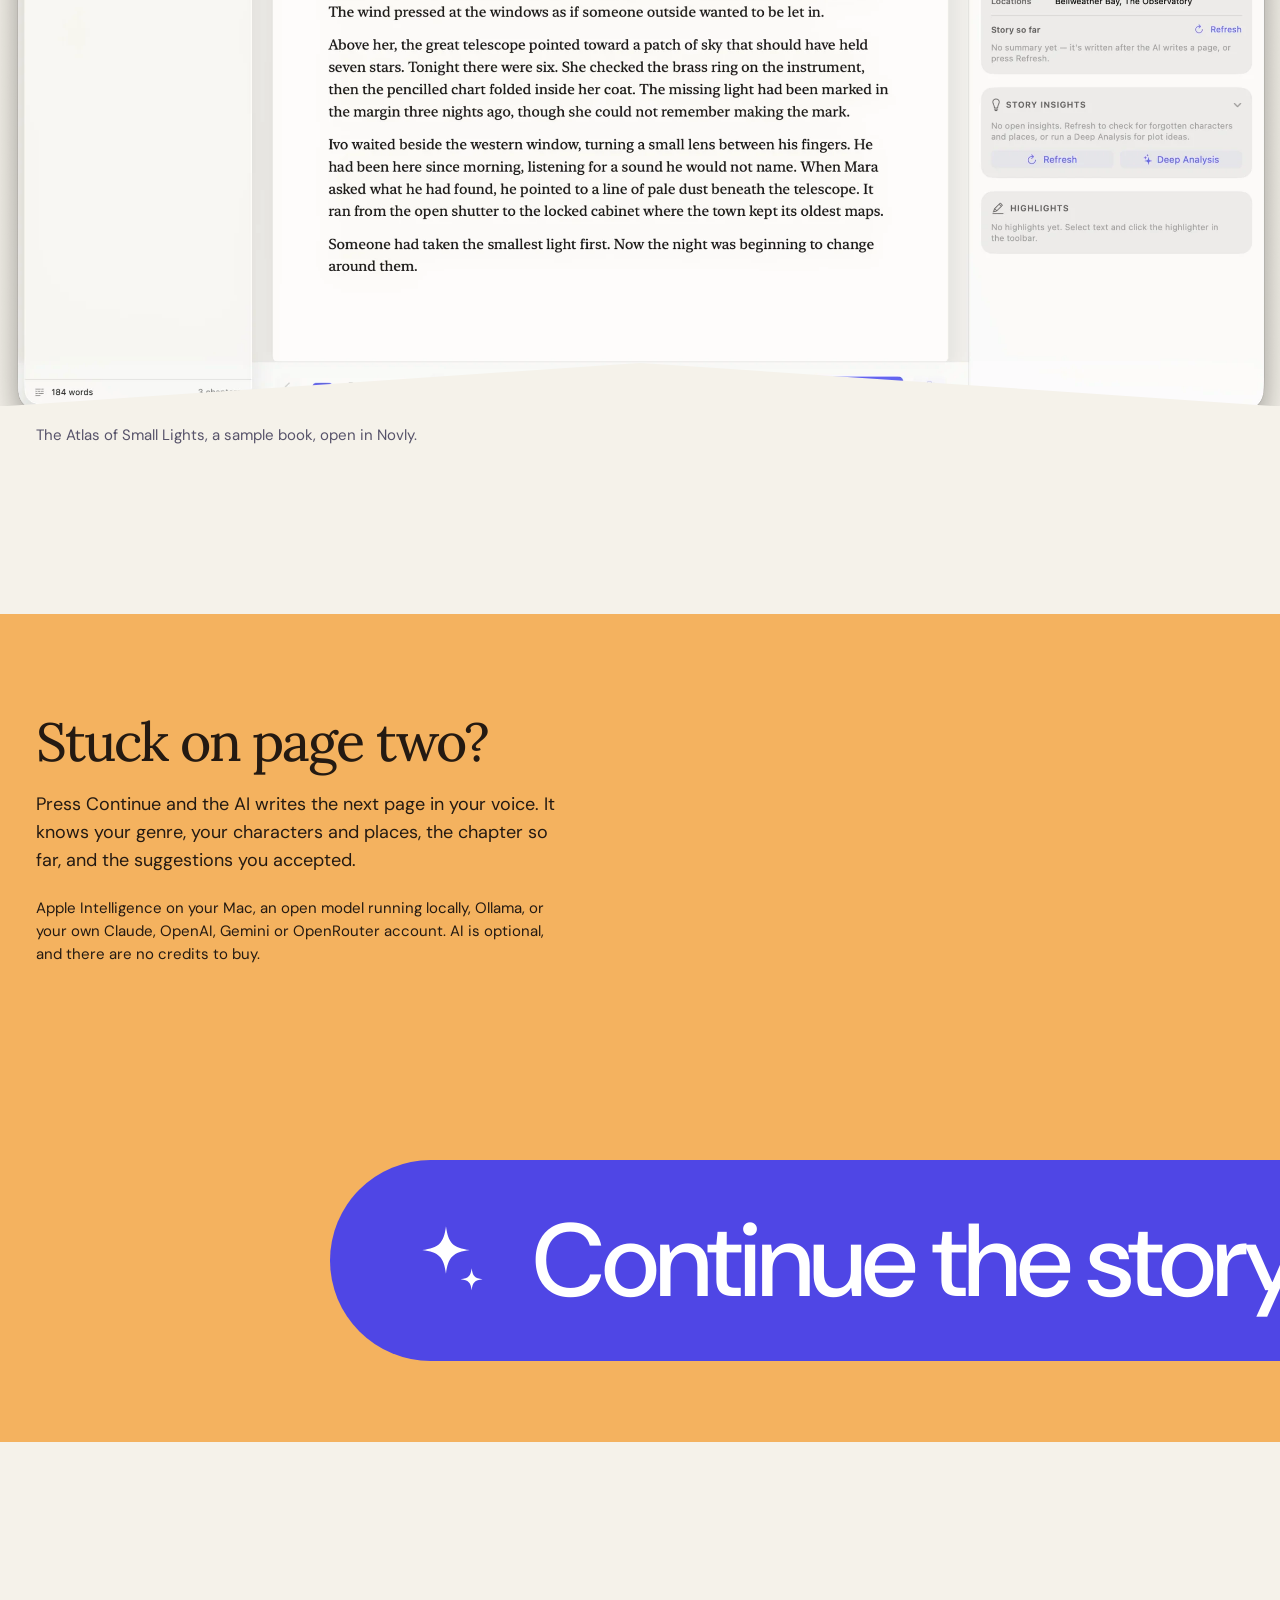
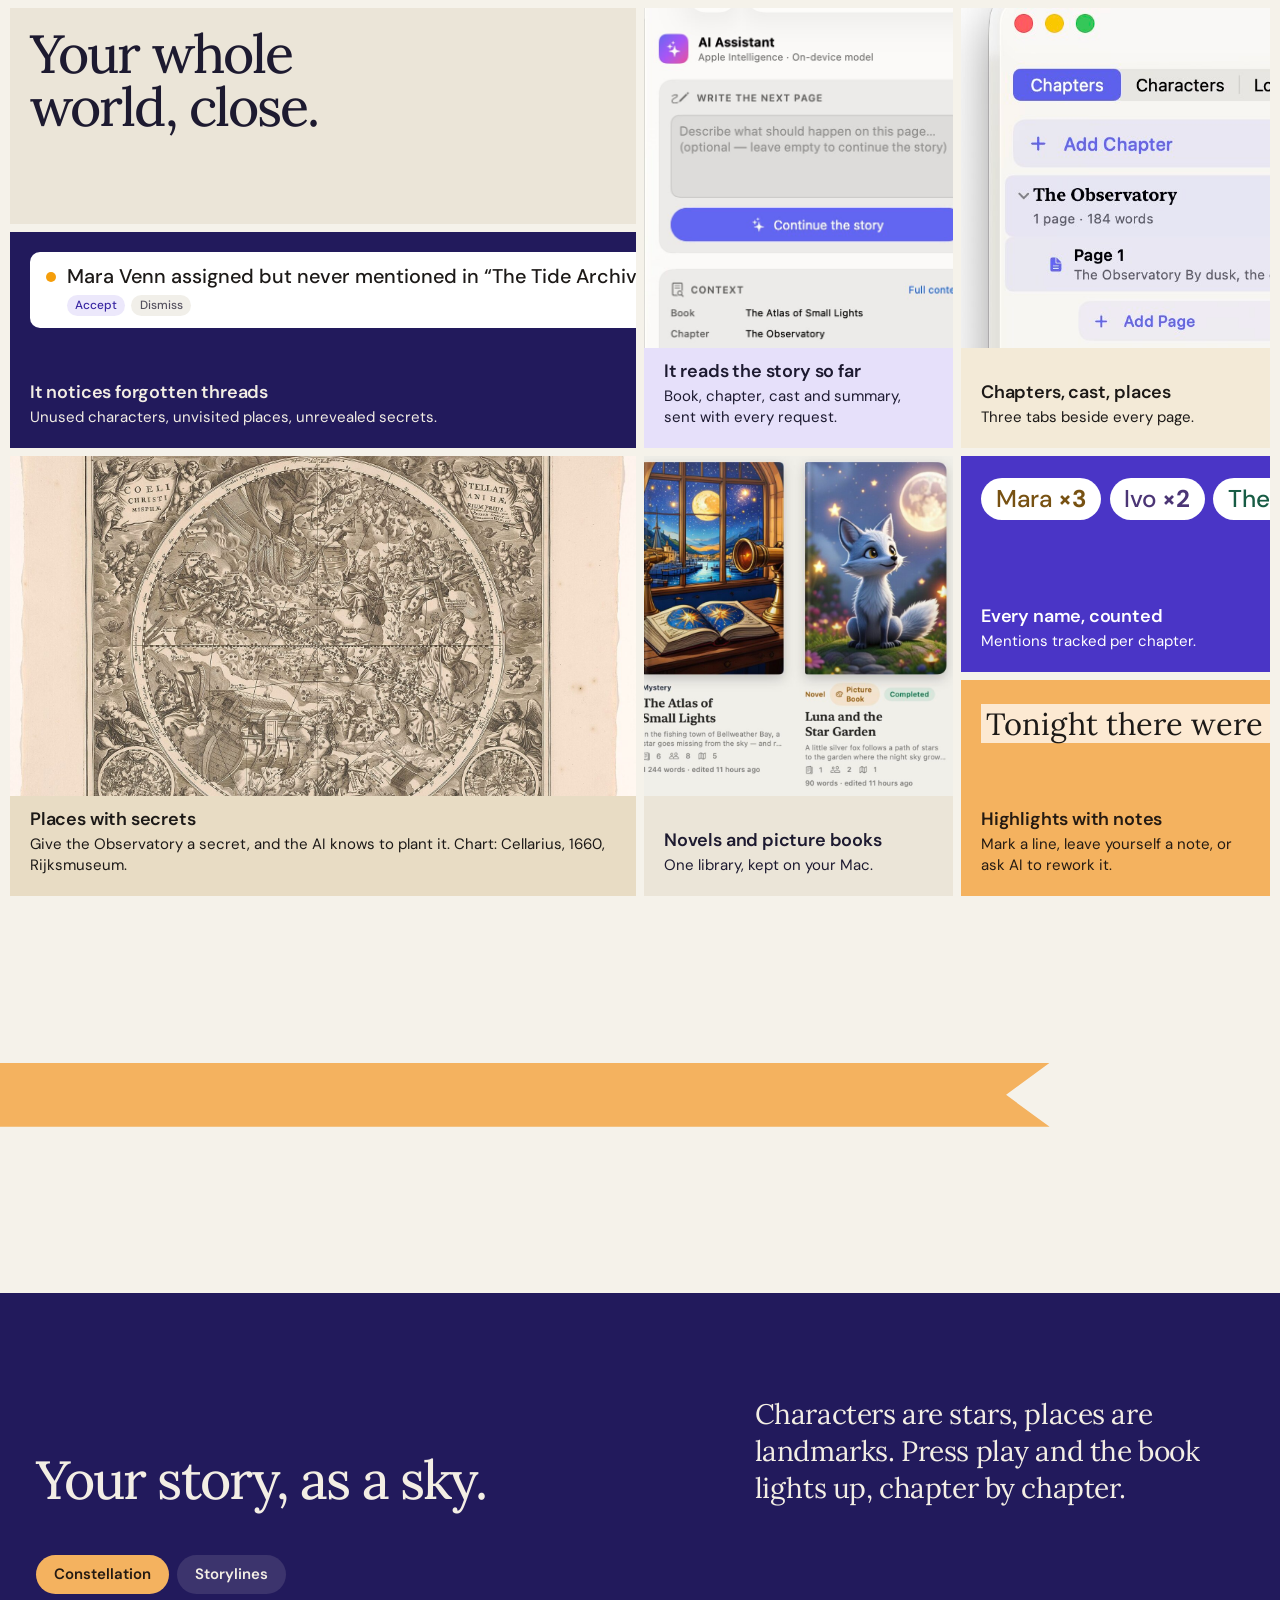
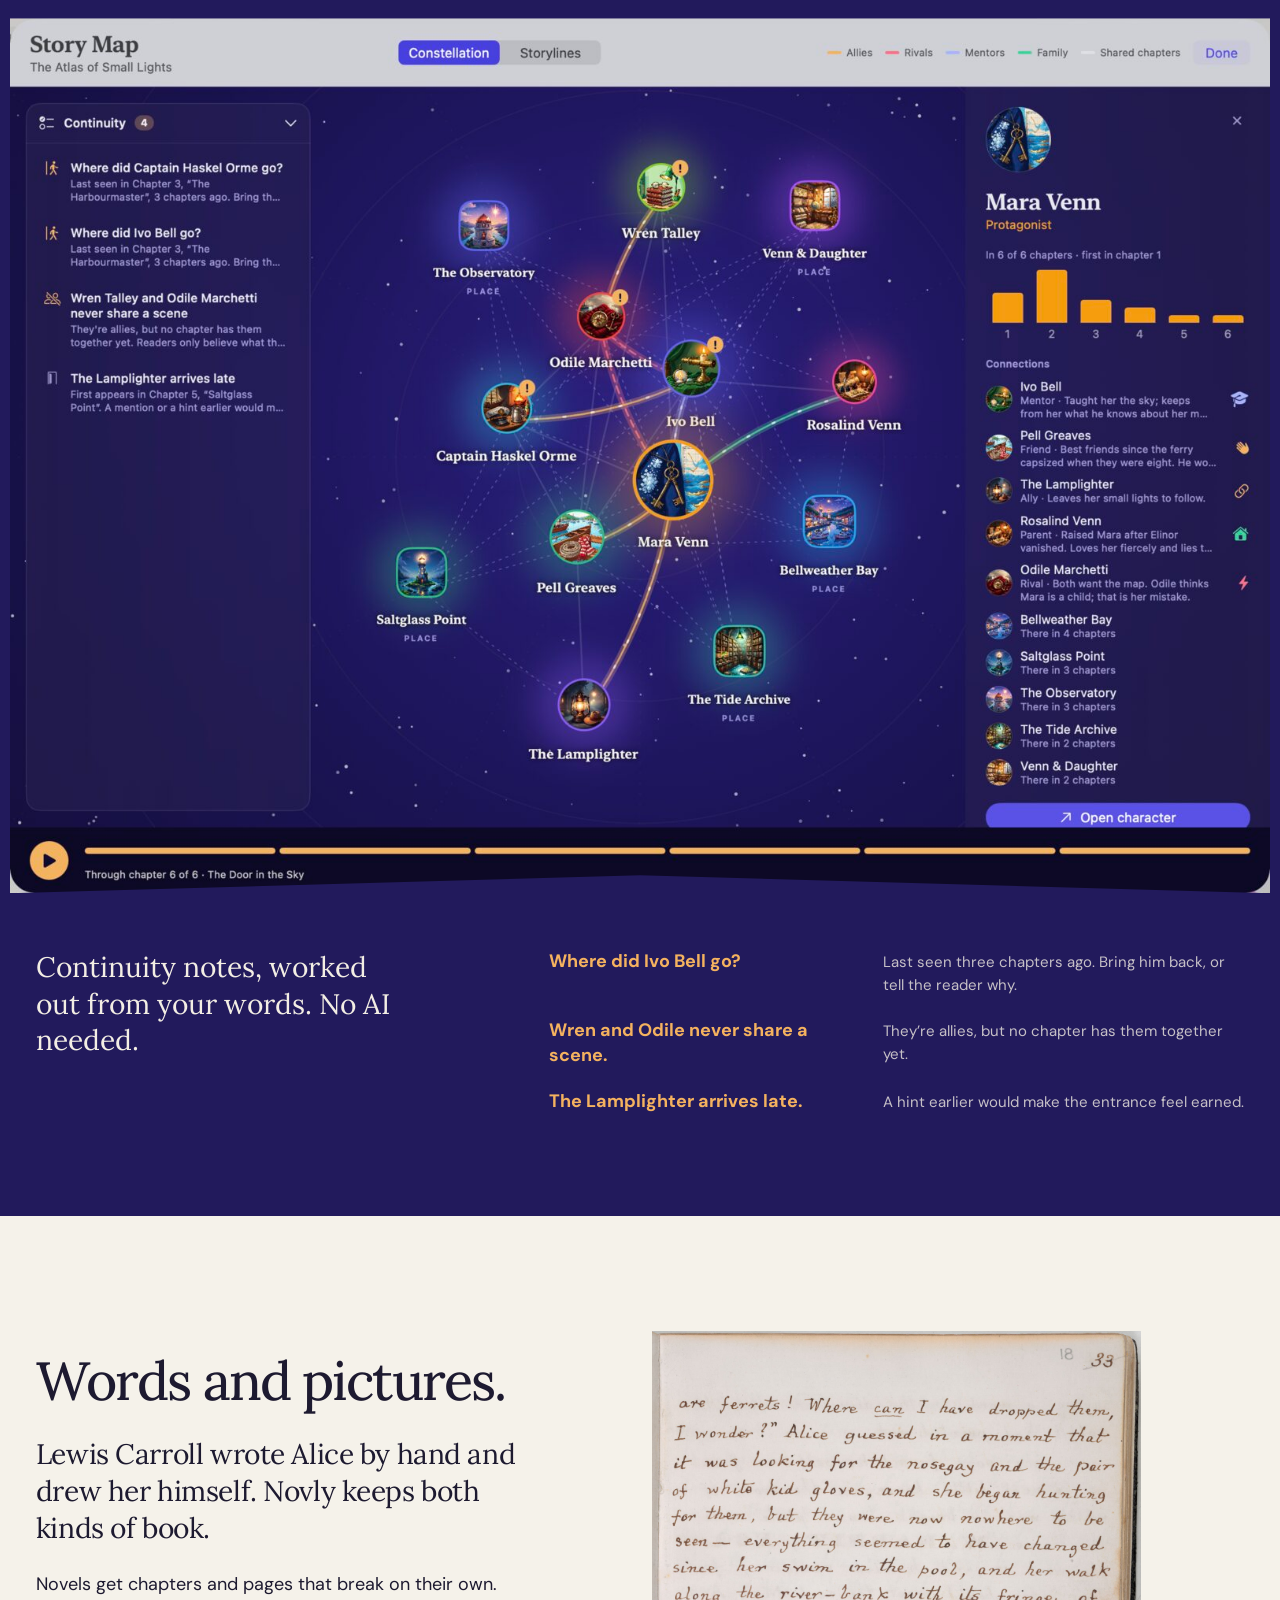
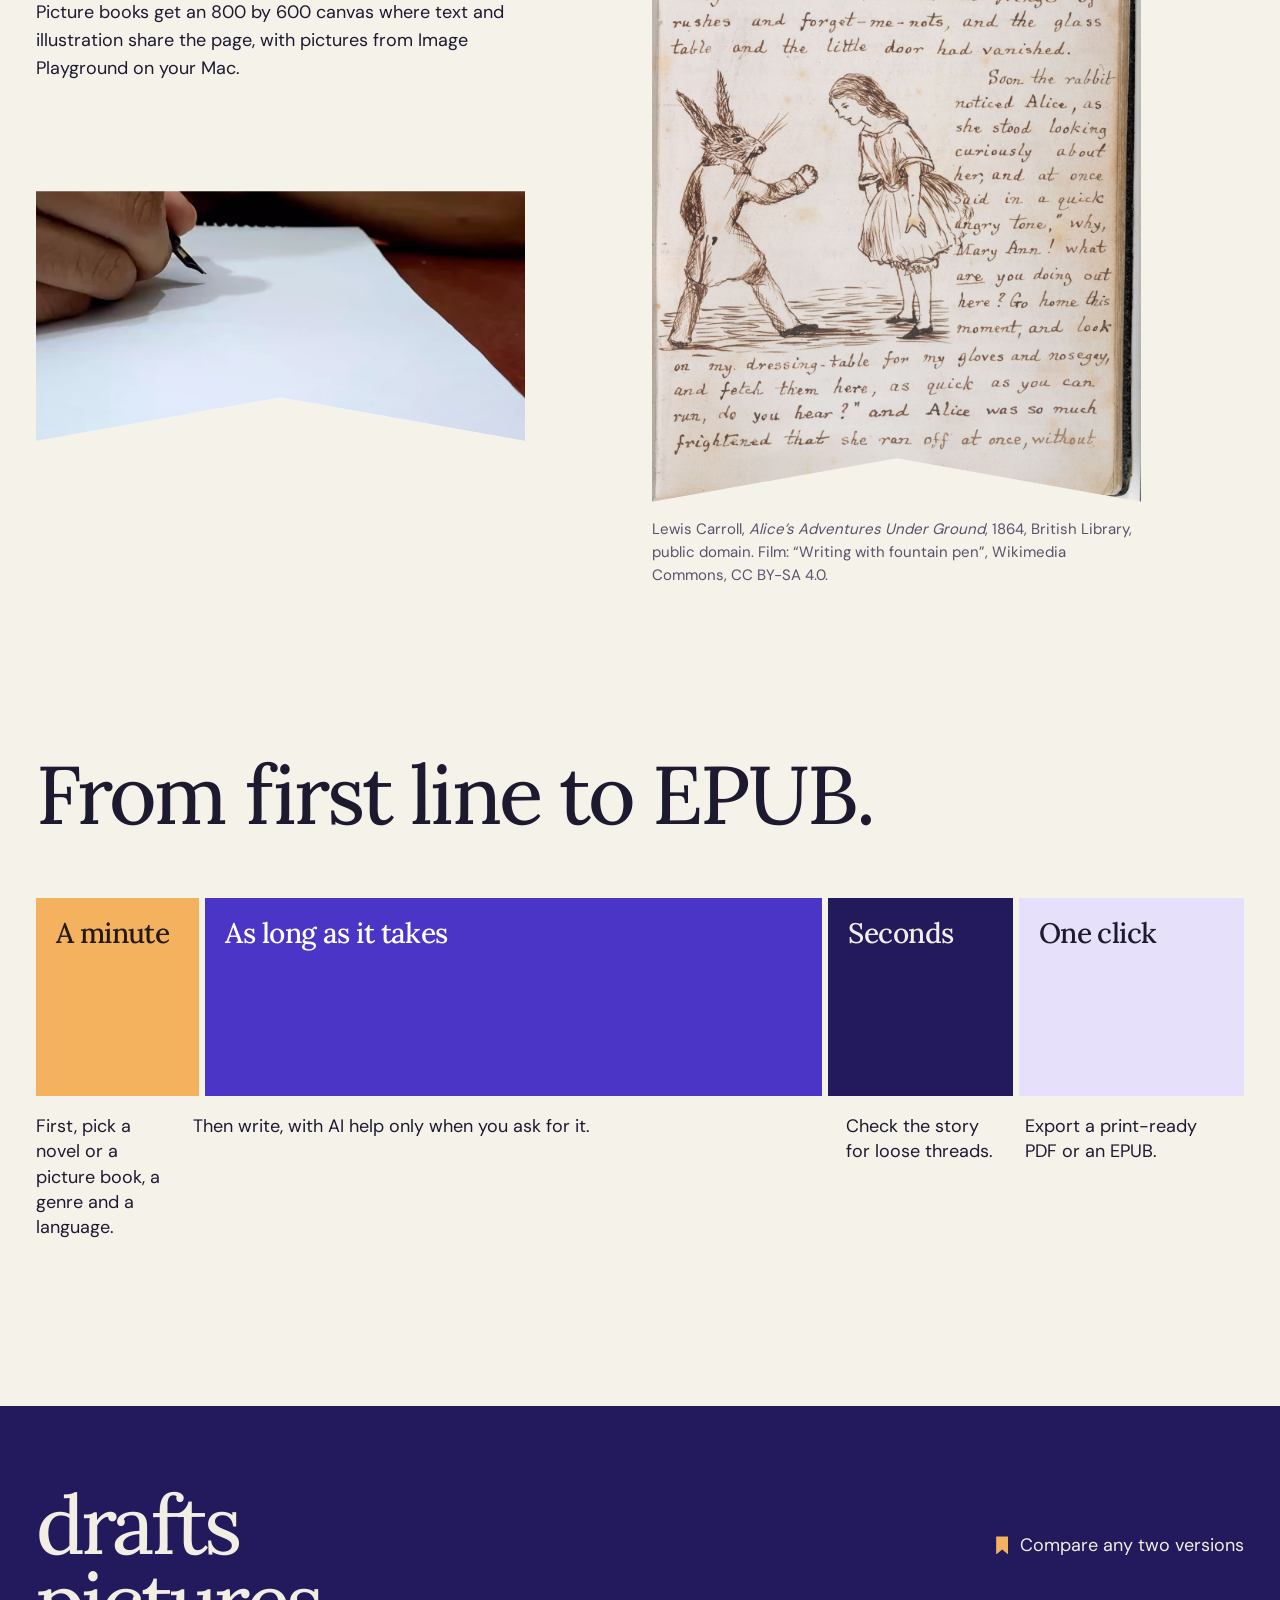
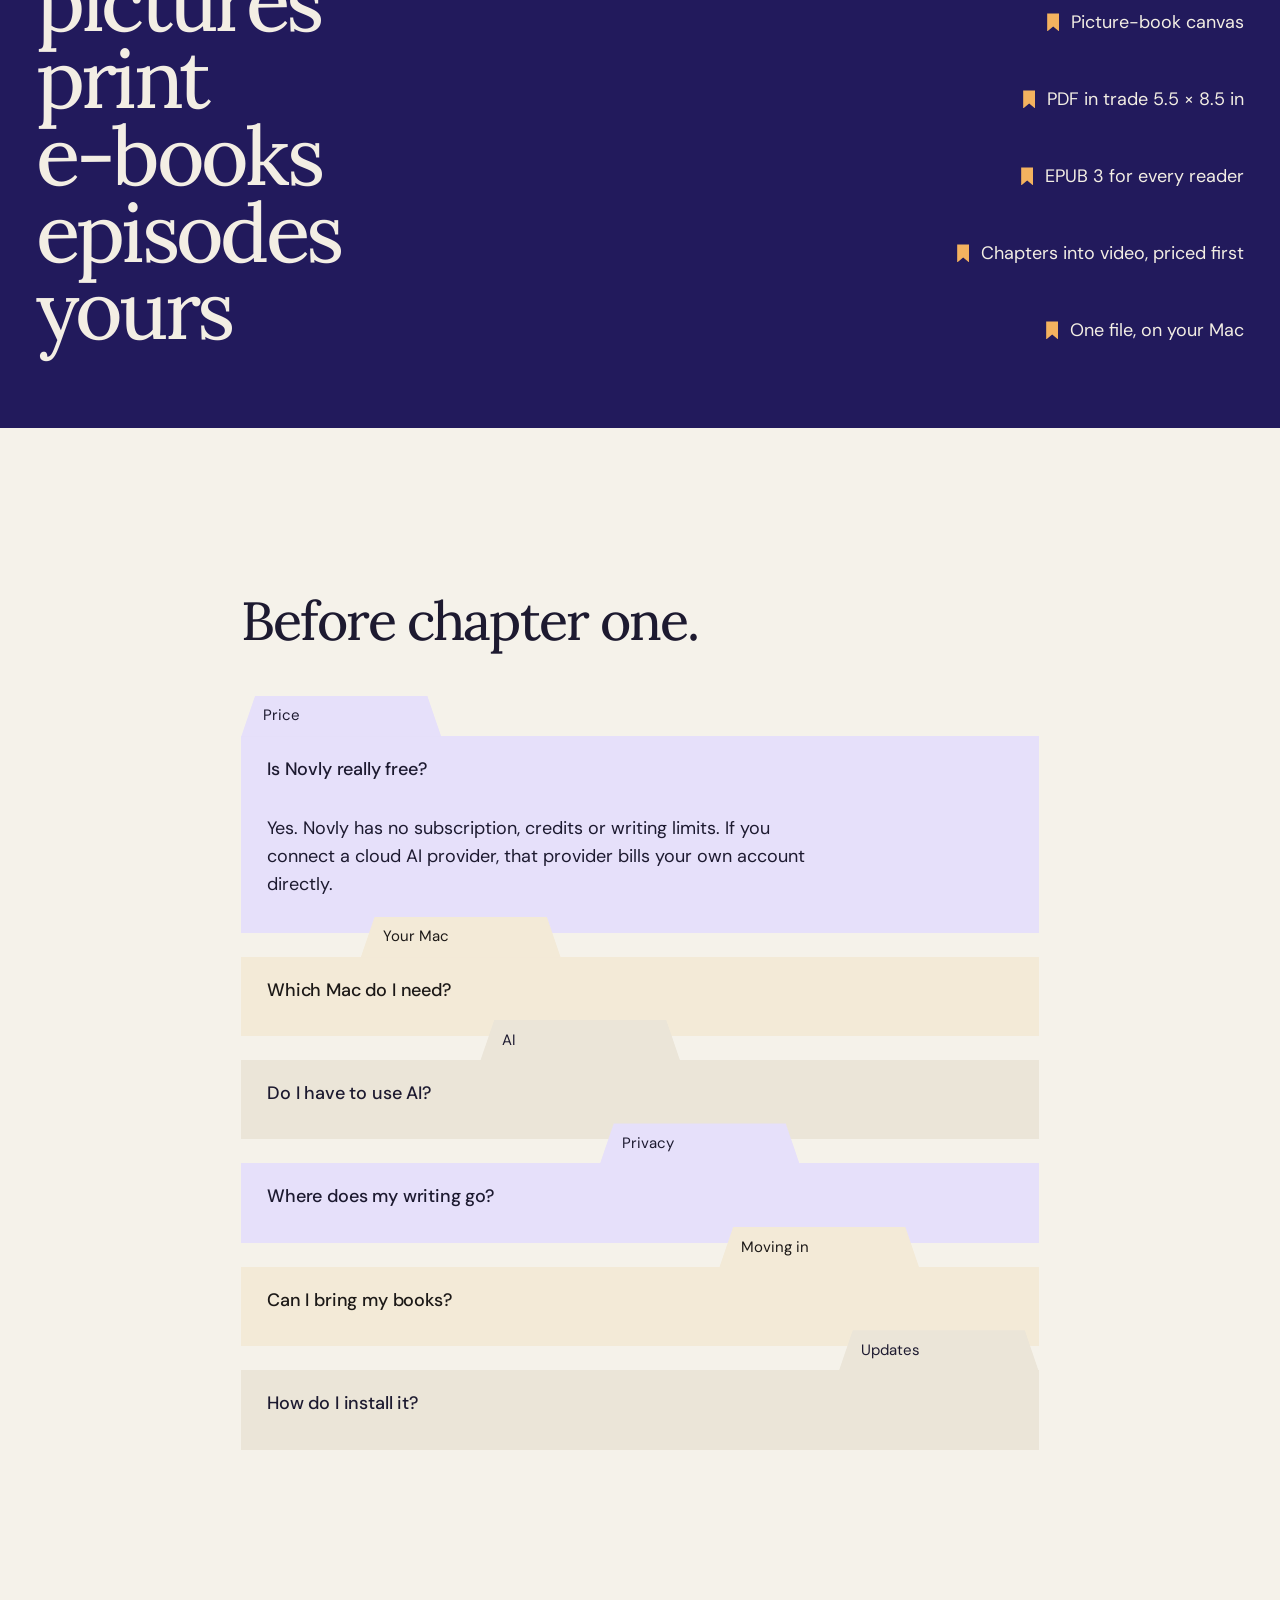
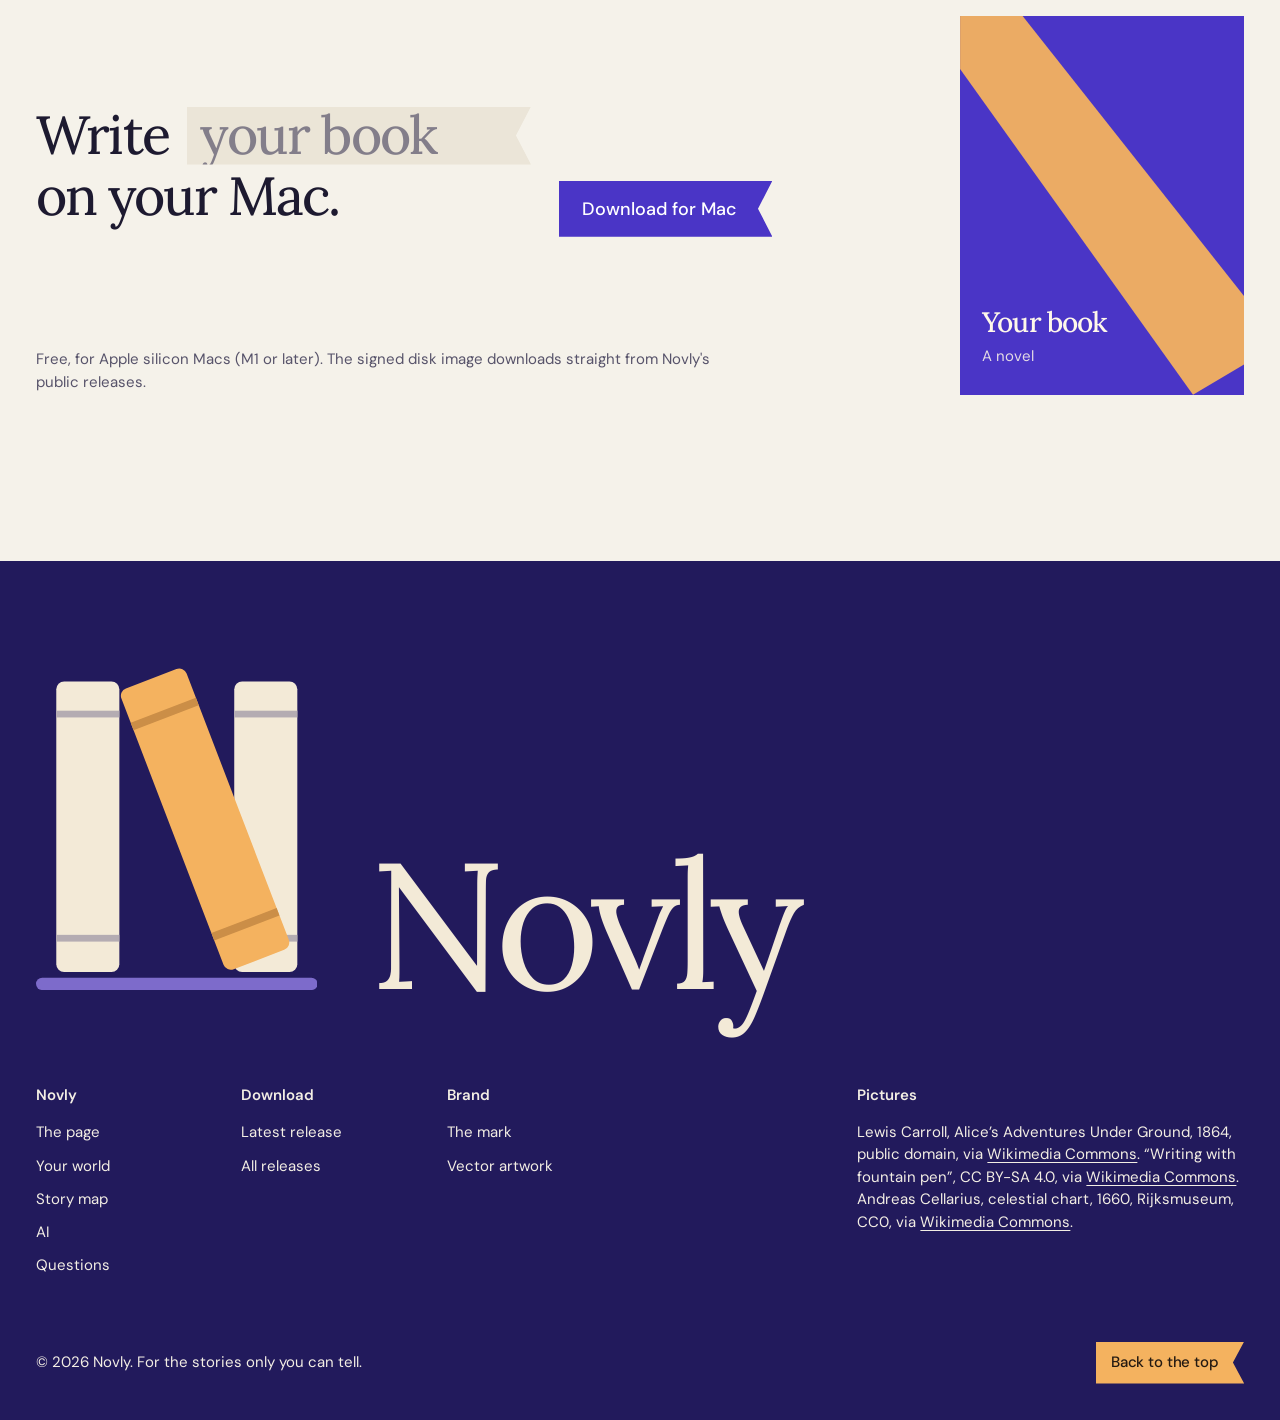
==== commit e00c0df4: "Rename Novely to Novly across the website Titles, copy, alt text, labels and the link preview card n" ====
--- a/index.html
+++ b/index.html
@@ -3,15 +3,15 @@
 <head>
   <meta charset="utf-8">
   <meta name="viewport" content="width=device-width,initial-scale=1">
-  <title>Novely — a writing room for your novel</title>
-  <meta name="description" content="Novely is a free Mac app for novels and picture books: a paper-like manuscript, your cast and places beside it, and AI that has read the story so far — on your Mac or your own account.">
+  <title>Novly — a writing room for your novel</title>
+  <meta name="description" content="Novly is a free Mac app for novels and picture books: a paper-like manuscript, your cast and places beside it, and AI that has read the story so far — on your Mac or your own account.">
   <meta name="theme-color" content="#f5f2ea" media="(prefers-color-scheme: light)">
   <meta name="theme-color" content="#14112a" media="(prefers-color-scheme: dark)">
-  <meta property="og:title" content="Novely — a writing room for your novel">
+  <meta property="og:title" content="Novly — a writing room for your novel">
   <meta property="og:description" content="A free Mac app for novels and picture books, with AI that has read the story so far.">
   <meta property="og:type" content="website">
   <meta property="og:url" content="https://novly-story.github.io/">
-  <meta property="og:image" content="https://novly-story.github.io/assets/novely-og.png">
+  <meta property="og:image" content="https://novly-story.github.io/assets/novly-og.png">
   <meta name="twitter:card" content="summary_large_image">
   <link rel="icon" type="image/png" sizes="32x32" href="assets/favicon.png">
   <link rel="icon" type="image/svg+xml" href="assets/novely-icon.svg">
@@ -24,7 +24,7 @@
   <a class="skip-link" href="#main">Skip to content</a>
 
   <header class="nav shell">
-    <a class="brand" href="#top" aria-label="Novely, back to the top"><img src="assets/novely-icon.svg" width="40" height="40" alt=""><span>Novely</span></a>
+    <a class="brand" href="#top" aria-label="Novly, back to the top"><img src="assets/novely-icon.svg" width="40" height="40" alt=""><span>Novly</span></a>
     <nav class="nav-links" aria-label="Sections">
       <a href="#room">The page</a>
       <a href="#world">Your world</a>
@@ -32,7 +32,7 @@
       <a href="#ai">AI</a>
       <a href="#questions">Questions</a>
     </nav>
-    <a class="ribbon-button small-button" href="https://github.com/Novly-Story/releases/releases/latest/download/Novely.dmg" data-download title="Novely.dmg for Macs with Apple silicon (M1 or later)" aria-label="Download Novely for Mac, Apple silicon">Download</a>
+    <a class="ribbon-button small-button" href="https://github.com/Novly-Story/releases/releases/latest/download/Novly.dmg" data-download title="Novly.dmg for Macs with Apple silicon (M1 or later)" aria-label="Download Novly for Mac, Apple silicon">Download</a>
   </header>
 
   <main id="main">
@@ -43,18 +43,18 @@
           <span class="line"><span data-line style="--i:0">A writing room</span></span>
           <span class="line"><span data-line style="--i:1">for your novel.</span></span>
         </h1>
-        <p class="hero-lead" data-rise style="--i:2">Novely is a free Mac app for novels and picture books: your manuscript, your cast and places beside it, and an AI that has read the story so far.</p>
+        <p class="hero-lead" data-rise style="--i:2">Novly is a free Mac app for novels and picture books: your manuscript, your cast and places beside it, and an AI that has read the story so far.</p>
         <div class="hero-action" data-rise style="--i:3">
-          <a class="ribbon-button" href="https://github.com/Novly-Story/releases/releases/latest/download/Novely.dmg" data-download title="Novely.dmg for Macs with Apple silicon (M1 or later)">Download for Mac · M1 or later</a>
+          <a class="ribbon-button" href="https://github.com/Novly-Story/releases/releases/latest/download/Novly.dmg" data-download title="Novly.dmg for Macs with Apple silicon (M1 or later)">Download for Mac · M1 or later</a>
           <p class="note">Free<span data-release-version></span>. For Apple silicon Macs (M1, M2, M3, M4 and later) on macOS 26. Not for Intel Macs.</p>
         </div>
       </div>
 
       <div class="stage" data-rise style="--i:4">
         <svg class="stage-ribbon" viewBox="0 0 160 160" preserveAspectRatio="none" aria-hidden="true"><path d="M0 160 L160 0" /></svg>
-        <div class="slides" id="slides" role="region" aria-roledescription="carousel" aria-label="Novely in four moments">
+        <div class="slides" id="slides" role="region" aria-roledescription="carousel" aria-label="Novly in four moments">
           <article class="slide is-active" id="slide-0" role="group" aria-roledescription="slide" aria-label="1 of 4: Write">
-            <div class="page-ui" data-ui aria-label="A live Novely manuscript page. Type to try it.">
+            <div class="page-ui" data-ui aria-label="A live Novly manuscript page. Type to try it.">
               <div class="page-ui__bar">
                 <span class="page-ui__book">The Atlas of Small Lights</span>
                 <span class="page-ui__stats"><span id="live-words">184</span> words · Page 1 of 1 · Saved</span>
@@ -138,9 +138,9 @@
       </div>
       <figure class="room-shot" data-shutter>
         <div class="notch-mask"><div class="shutter">
-          <img src="assets/shots/editor.webp" width="2400" height="1445" alt="Novely on a Mac: the chapter list on the left, the page ‘The Observatory’ in the middle, and the AI Assistant with the book’s context on the right." loading="lazy" decoding="async">
+          <img src="assets/shots/editor.webp" width="2400" height="1445" alt="Novly on a Mac: the chapter list on the left, the page ‘The Observatory’ in the middle, and the AI Assistant with the book’s context on the right." loading="lazy" decoding="async">
         </div></div>
-        <figcaption class="shell">The Atlas of Small Lights, a sample book, open in Novely.</figcaption>
+        <figcaption class="shell">The Atlas of Small Lights, a sample book, open in Novly.</figcaption>
       </figure>
     </section>
 
@@ -190,7 +190,7 @@
         </figure>
 
         <figure class="tile t-shelf picture-tile" data-reveal style="--i:5">
-          <div class="tile-media"><img src="assets/shots/shelf.jpg" width="860" height="908" alt="The two sample books every new Novely library starts with: The Atlas of Small Lights, a mystery novel, and Luna and the Star Garden, a picture book." loading="lazy" decoding="async"></div>
+          <div class="tile-media"><img src="assets/shots/shelf.jpg" width="860" height="908" alt="The two sample books every new Novly library starts with: The Atlas of Small Lights, a mystery novel, and Luna and the Star Garden, a picture book." loading="lazy" decoding="async"></div>
           <figcaption><strong>Novels and picture books</strong>One library, kept on your Mac.</figcaption>
         </figure>
 
@@ -244,7 +244,7 @@
       <div class="shell carroll-grid">
         <div class="carroll-copy">
           <h2 data-reveal>Words and pictures.</h2>
-          <p class="statement" data-reveal style="--i:1">Lewis Carroll wrote Alice by hand and drew her himself. Novely keeps both kinds of book.</p>
+          <p class="statement" data-reveal style="--i:1">Lewis Carroll wrote Alice by hand and drew her himself. Novly keeps both kinds of book.</p>
           <p class="carroll-detail" data-reveal style="--i:2">Novels get chapters and pages that break on their own. Picture books get an 800 by 600 canvas where text and illustration share the page, with pictures from Image Playground on your Mac.</p>
         </div>
         <figure class="carroll-main notch-mask" data-reveal style="--i:1">
@@ -280,7 +280,7 @@
     </section>
 
     <!-- LIST — one item per poster line -->
-    <section class="poster" aria-label="Everything else in Novely">
+    <section class="poster" aria-label="Everything else in Novly">
       <ul class="poster-list">
         <li data-reveal><span class="poster-item">drafts</span><span class="poster-fact">Compare any two versions</span></li>
         <li data-reveal><span class="poster-item">pictures</span><span class="poster-fact">Picture-book canvas</span></li>
@@ -297,8 +297,8 @@
         <h2 data-reveal>Before chapter one.</h2>
         <div class="cards" data-reveal style="--i:1">
           <div class="card is-open" style="--n:0">
-            <button class="card__tab" aria-expanded="true" aria-controls="a0" id="q0"><span class="card__topic">Price</span><span class="card__q">Is Novely really free?</span></button>
-            <div class="card__panel" id="a0" role="region" aria-labelledby="q0"><div><p>Yes. Novely has no subscription, credits or writing limits. If you connect a cloud AI provider, that provider bills your own account directly.</p></div></div>
+            <button class="card__tab" aria-expanded="true" aria-controls="a0" id="q0"><span class="card__topic">Price</span><span class="card__q">Is Novly really free?</span></button>
+            <div class="card__panel" id="a0" role="region" aria-labelledby="q0"><div><p>Yes. Novly has no subscription, credits or writing limits. If you connect a cloud AI provider, that provider bills your own account directly.</p></div></div>
           </div>
           <div class="card" style="--n:1">
             <button class="card__tab" aria-expanded="false" aria-controls="a1" id="q1"><span class="card__topic">Your Mac</span><span class="card__q">Which Mac do I need?</span></button>
@@ -318,7 +318,7 @@
           </div>
           <div class="card" style="--n:5">
             <button class="card__tab" aria-expanded="false" aria-controls="a5" id="q5"><span class="card__topic">Updates</span><span class="card__q">How do I install it?</span></button>
-            <div class="card__panel" id="a5" role="region" aria-labelledby="q5"><div><p>Download the signed, notarized disk image from GitHub and drag Novely to Applications. After that it keeps itself up to date.</p></div></div>
+            <div class="card__panel" id="a5" role="region" aria-labelledby="q5"><div><p>Download the signed, notarized disk image from GitHub and drag Novly to Applications. After that it keeps itself up to date.</p></div></div>
           </div>
         </div>
       </div>
@@ -327,15 +327,15 @@
     <!-- CTA — a sentence with a blank -->
     <section class="cta">
       <div class="shell cta-grid">
-        <form class="cta-sentence" action="https://github.com/Novly-Story/releases/releases/latest/download/Novely.dmg" method="get" data-download data-reveal>
+        <form class="cta-sentence" action="https://github.com/Novly-Story/releases/releases/latest/download/Novly.dmg" method="get" data-download data-reveal>
           <label class="visually-hidden" for="title-input">Your book's title</label>
           <h2>
             <span>Write <input id="title-input" type="text" placeholder="your book" autocomplete="off" maxlength="28"></span>
             <span>on your Mac.</span>
           </h2>
-          <button type="submit" class="cta-button" title="Novely.dmg for Macs with Apple silicon (M1 or later)">Download for Mac</button>
+          <button type="submit" class="cta-button" title="Novly.dmg for Macs with Apple silicon (M1 or later)">Download for Mac</button>
         </form>
-        <p class="cta-note" data-reveal style="--i:1">Free, for Apple silicon Macs (M1 or later). The signed disk image downloads straight from Novely's public releases.</p>
+        <p class="cta-note" data-reveal style="--i:1">Free, for Apple silicon Macs (M1 or later). The signed disk image downloads straight from Novly's public releases.</p>
         <div class="cover-ui" data-ui aria-hidden="true" data-reveal style="--i:2">
           <div class="cover-ui__ribbon"></div>
           <p class="cover-ui__title" id="cover-title">Your book</p>
@@ -349,7 +349,7 @@
   <footer class="footer">
     <div class="shell">
       <div class="footer-mark">
-      <svg class="mark-large" viewBox="262 200 500 602" role="img" aria-label="Novely: three books on a shelf spell the letter N">
+      <svg class="mark-large" viewBox="262 200 500 602" role="img" aria-label="Novly: three books on a shelf spell the letter N">
         <rect class="m-page" x="298" y="254" width="112" height="516" rx="14"/>
         <rect class="m-page" x="614" y="254" width="112" height="516" rx="14"/>
         <g class="m-band"><rect x="298" y="306" width="112" height="12"/><rect x="298" y="704" width="112" height="12"/><rect x="614" y="306" width="112" height="12"/><rect x="614" y="704" width="112" height="12"/></g>
@@ -360,11 +360,11 @@
         </g>
         <rect class="m-shelf" x="262" y="780" width="500" height="22" rx="11"/>
       </svg>
-      <p class="footer-word" aria-hidden="true">Novely</p>
+      <p class="footer-word" aria-hidden="true">Novly</p>
       </div>
       <div class="footer-links">
-        <nav aria-label="Novely">
-          <p>Novely</p>
+        <nav aria-label="Novly">
+          <p>Novly</p>
           <a href="#room">The page</a>
           <a href="#world">Your world</a>
           <a href="#map">Story map</a>
@@ -379,7 +379,7 @@
         <nav aria-label="Brand">
           <p>Brand</p>
           <a href="brand.html">The mark</a>
-          <a href="assets/novely-icon.svg" download="Novely.svg">Vector artwork</a>
+          <a href="assets/novely-icon.svg" download="Novly.svg">Vector artwork</a>
         </nav>
         <div class="footer-credits">
           <p>Pictures</p>
@@ -387,7 +387,7 @@
         </div>
       </div>
       <div class="footer-bottom">
-        <p>© 2026 Novely. For the stories only you can tell.</p>
+        <p>© 2026 Novly. For the stories only you can tell.</p>
         <a class="ribbon-button small-button" href="#top">Back to the top</a>
       </div>
     </div>
--- a/assets/site.css
+++ b/assets/site.css
@@ -1,4 +1,4 @@
-/* Novely — one motif: the ribbon bookmark that draws the N (its diagonal and its swallowtail notch). */
+/* Novly — one motif: the ribbon bookmark that draws the N (its diagonal and its swallowtail notch). */
 
 @font-face { font-family: "Lora"; src: url("lora-var.ttf") format("truetype"); font-weight: 400 700; font-style: normal; font-display: swap; }
 @font-face { font-family: "Lora"; src: url("lora-italic-var.ttf") format("truetype"); font-weight: 400 700; font-style: italic; font-display: swap; }
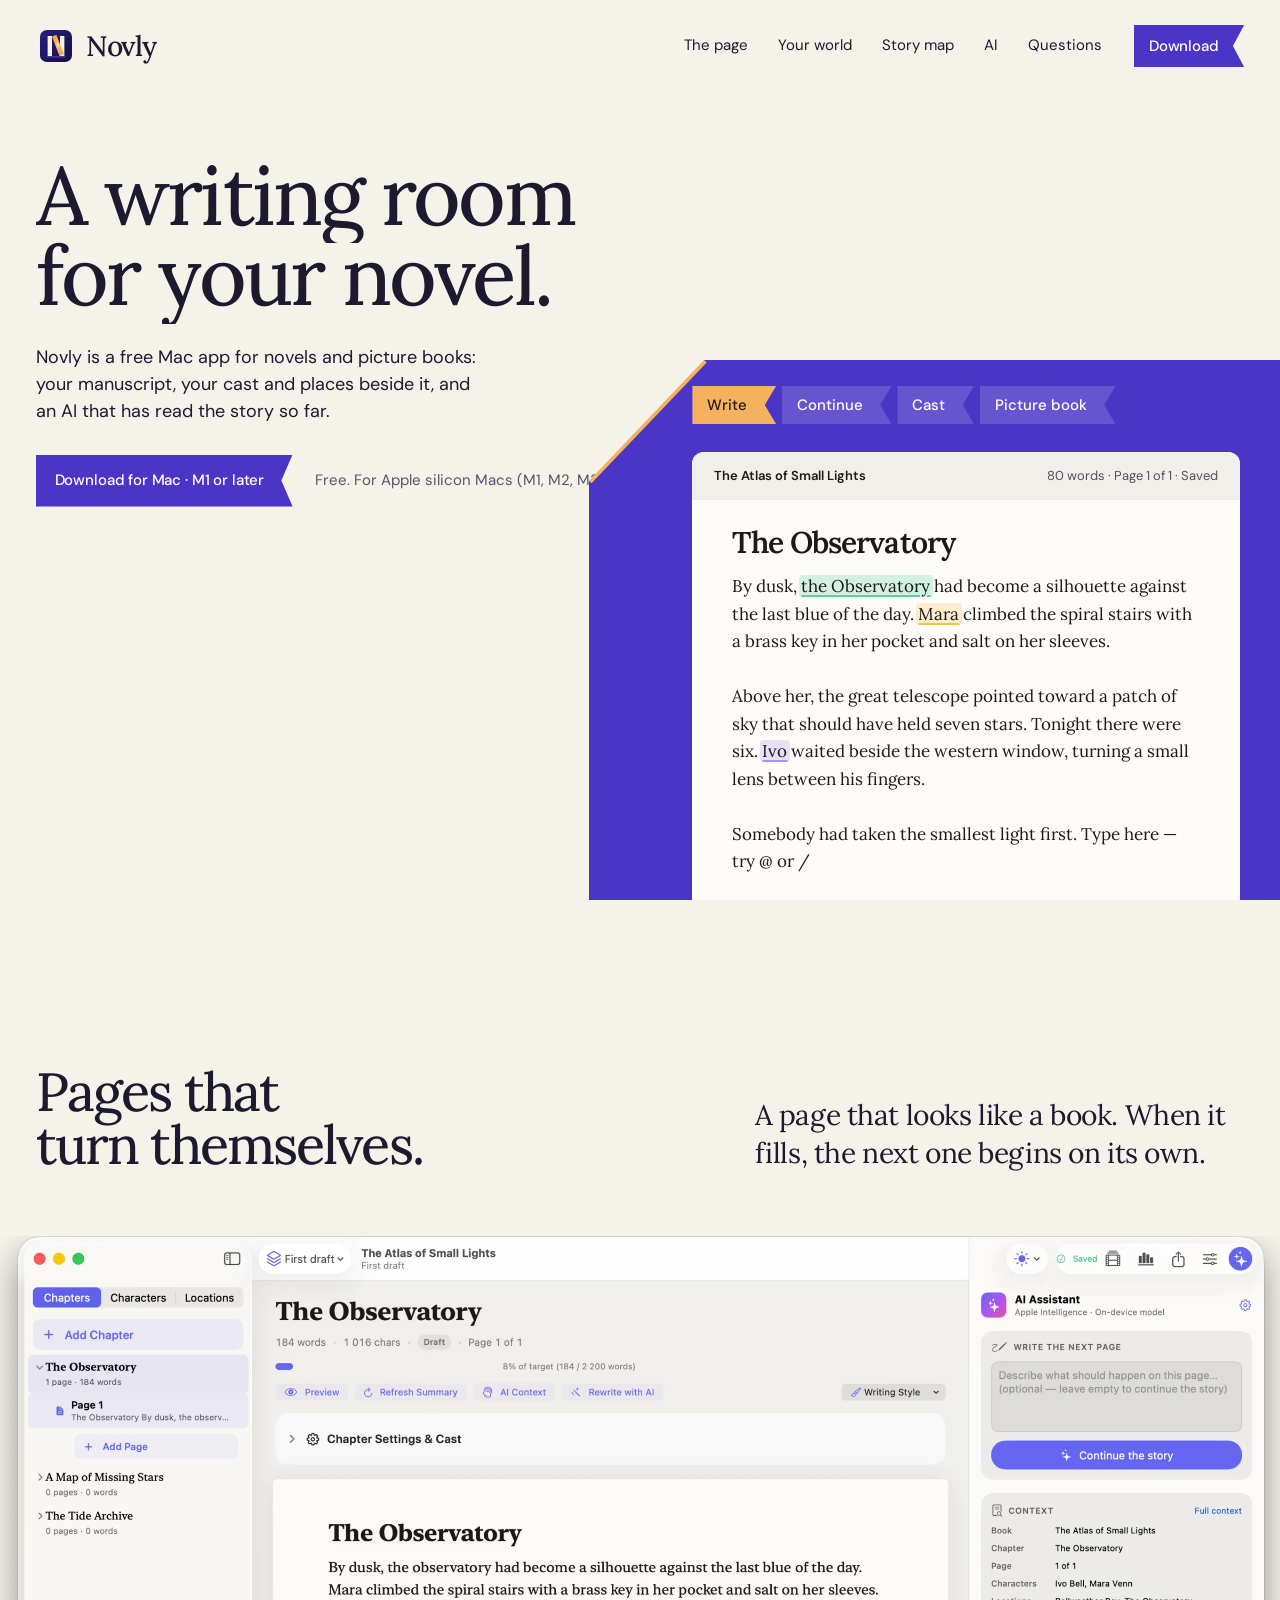
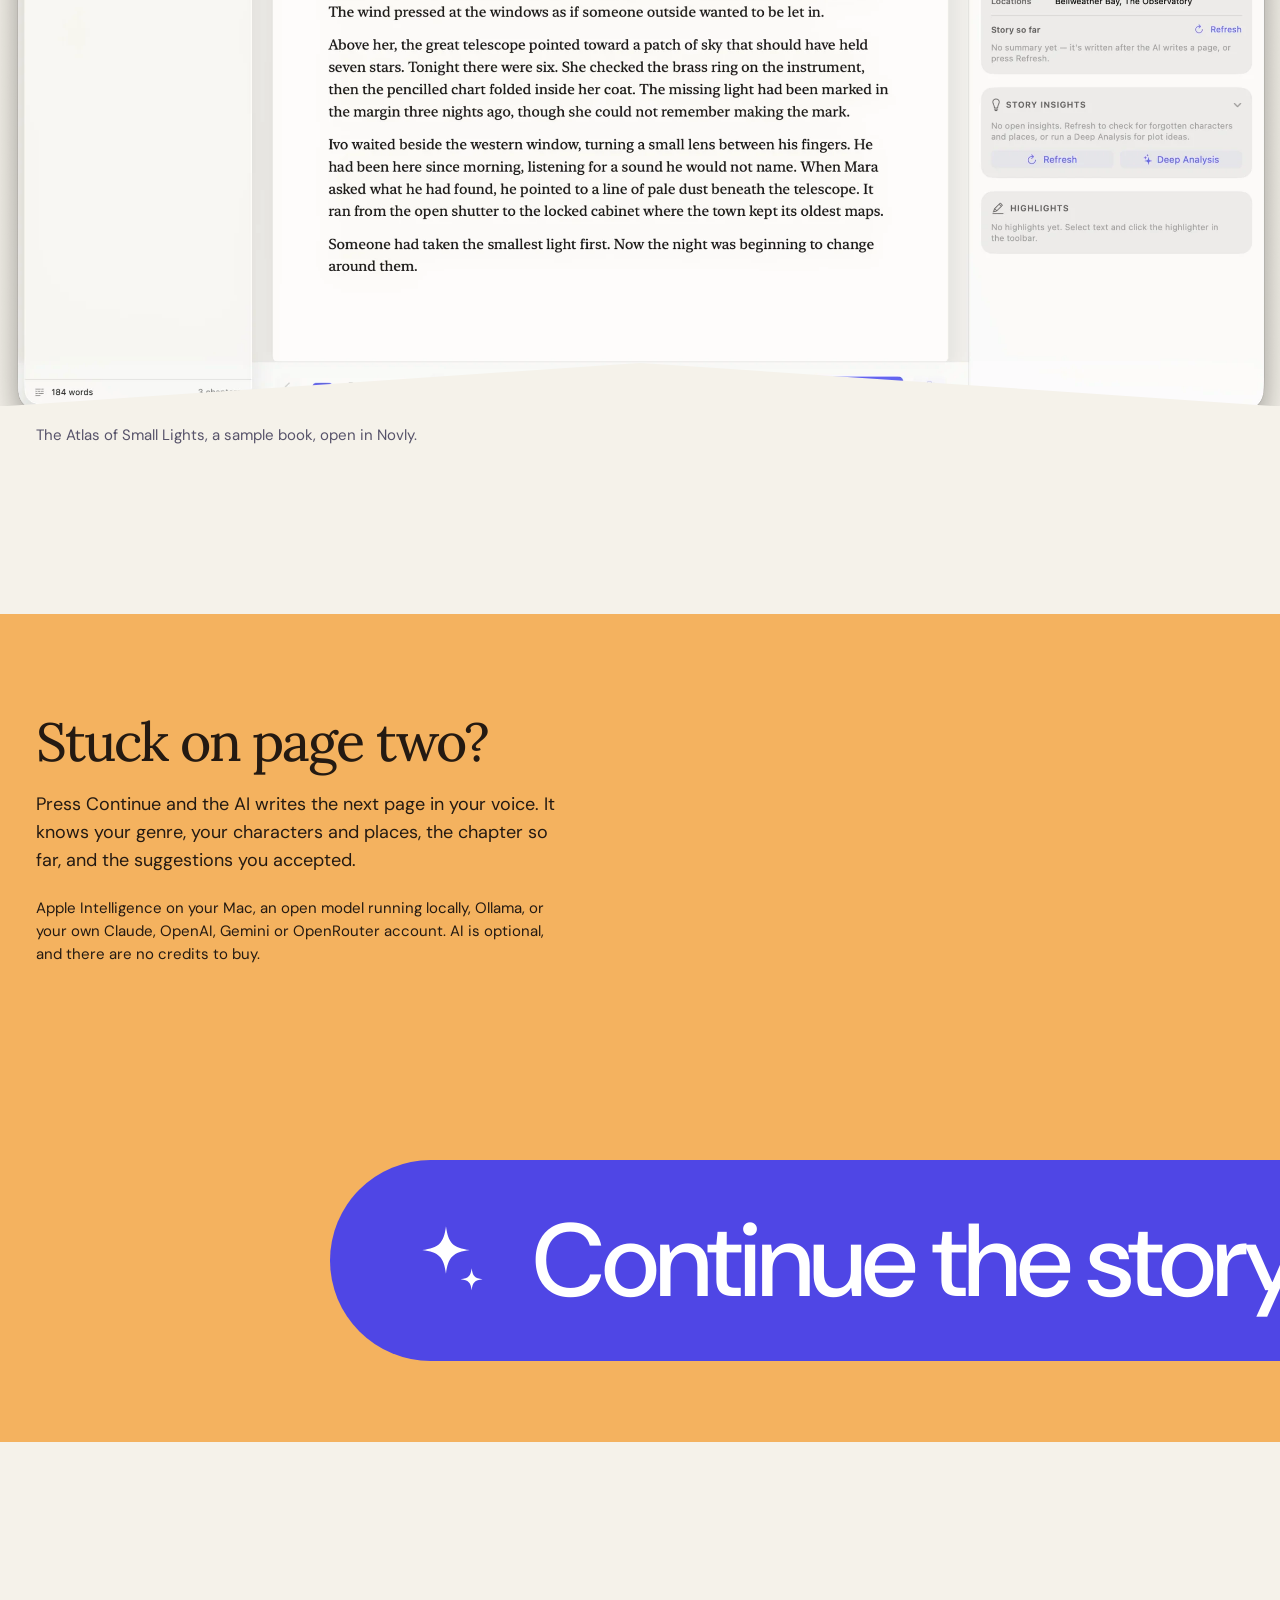
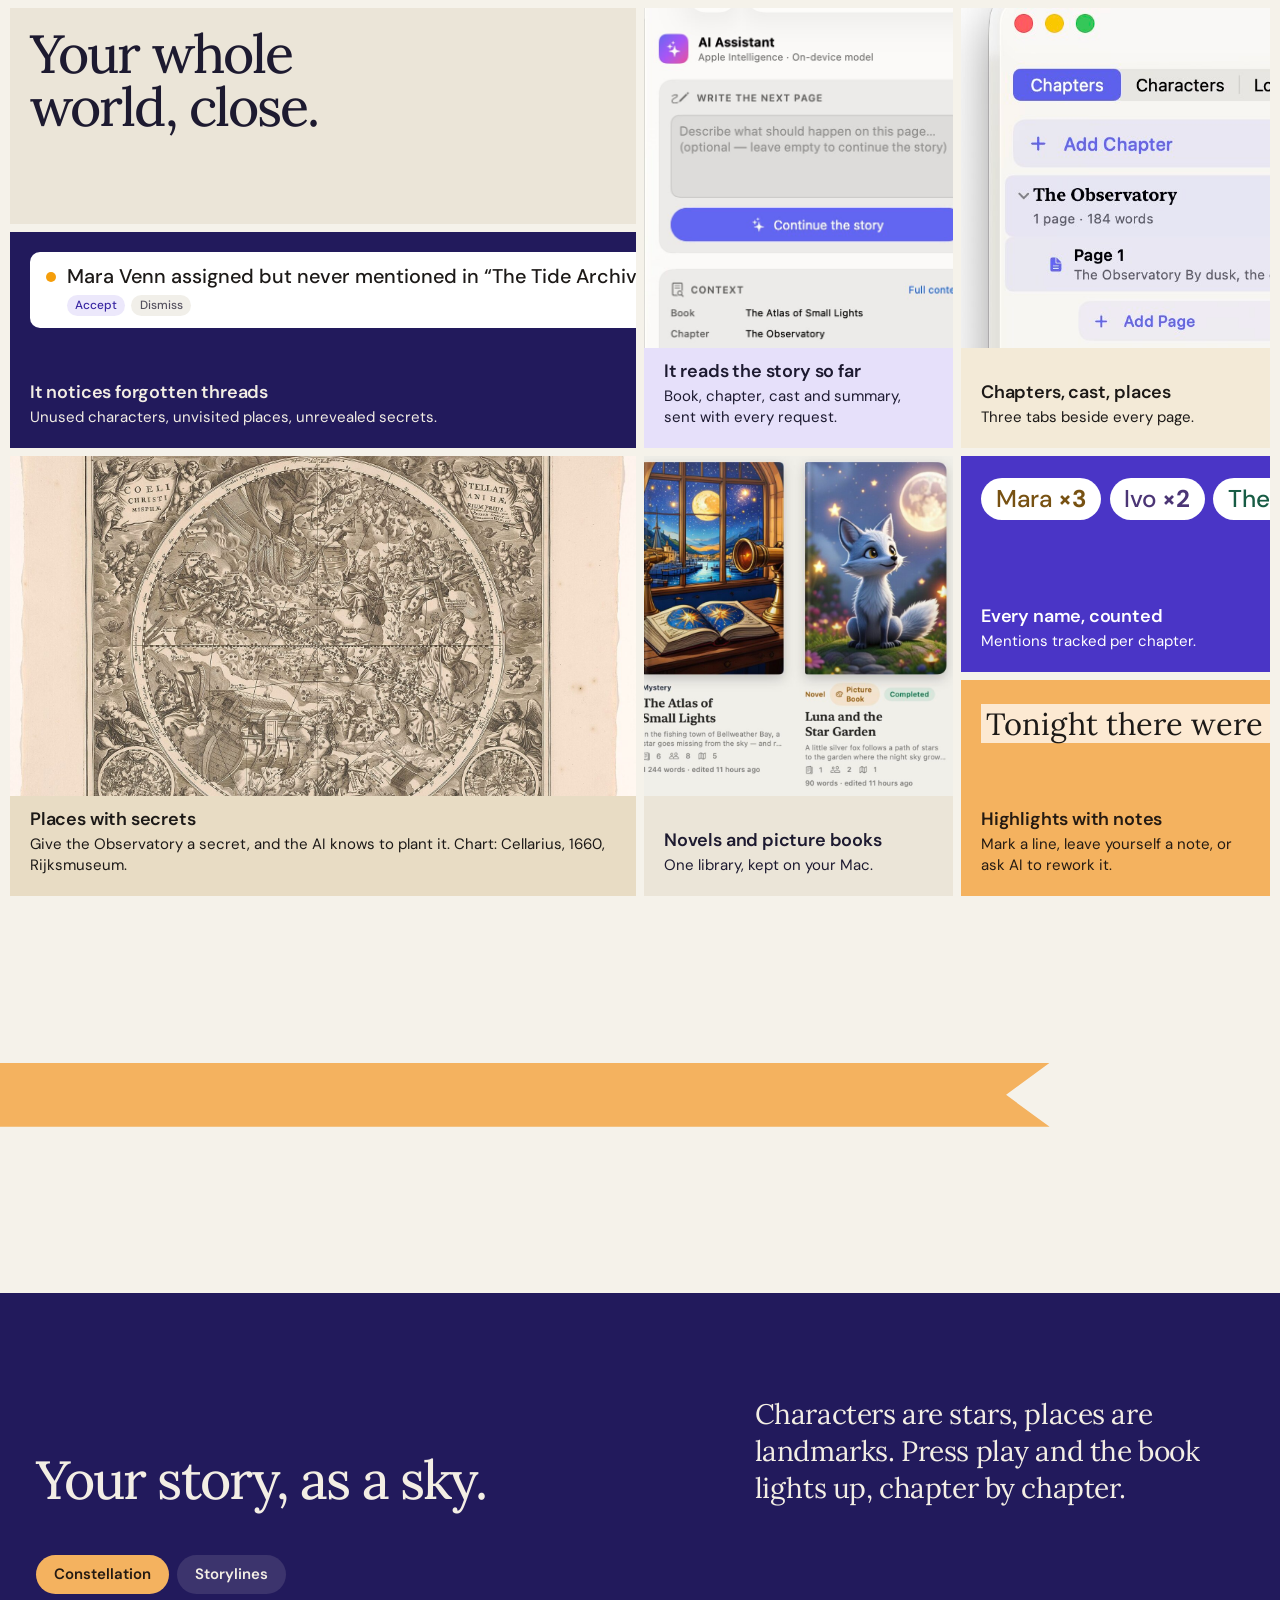
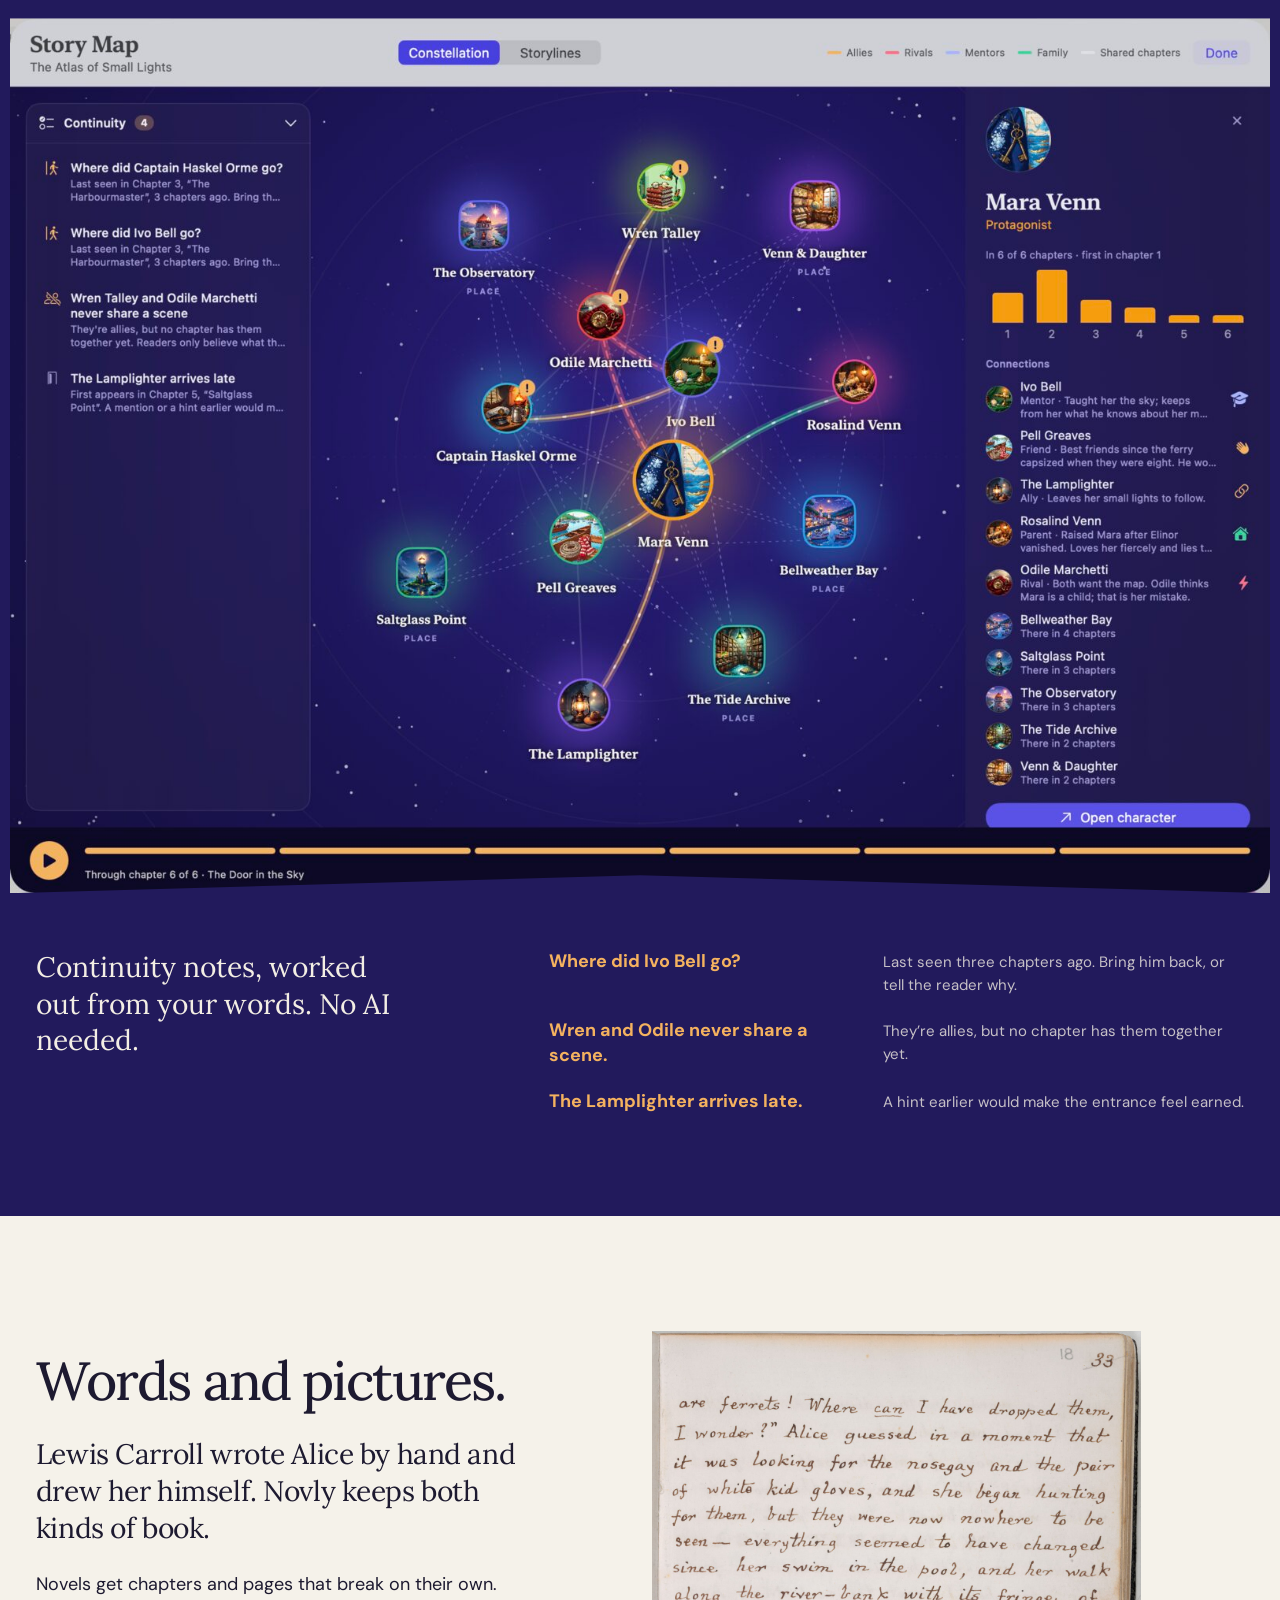
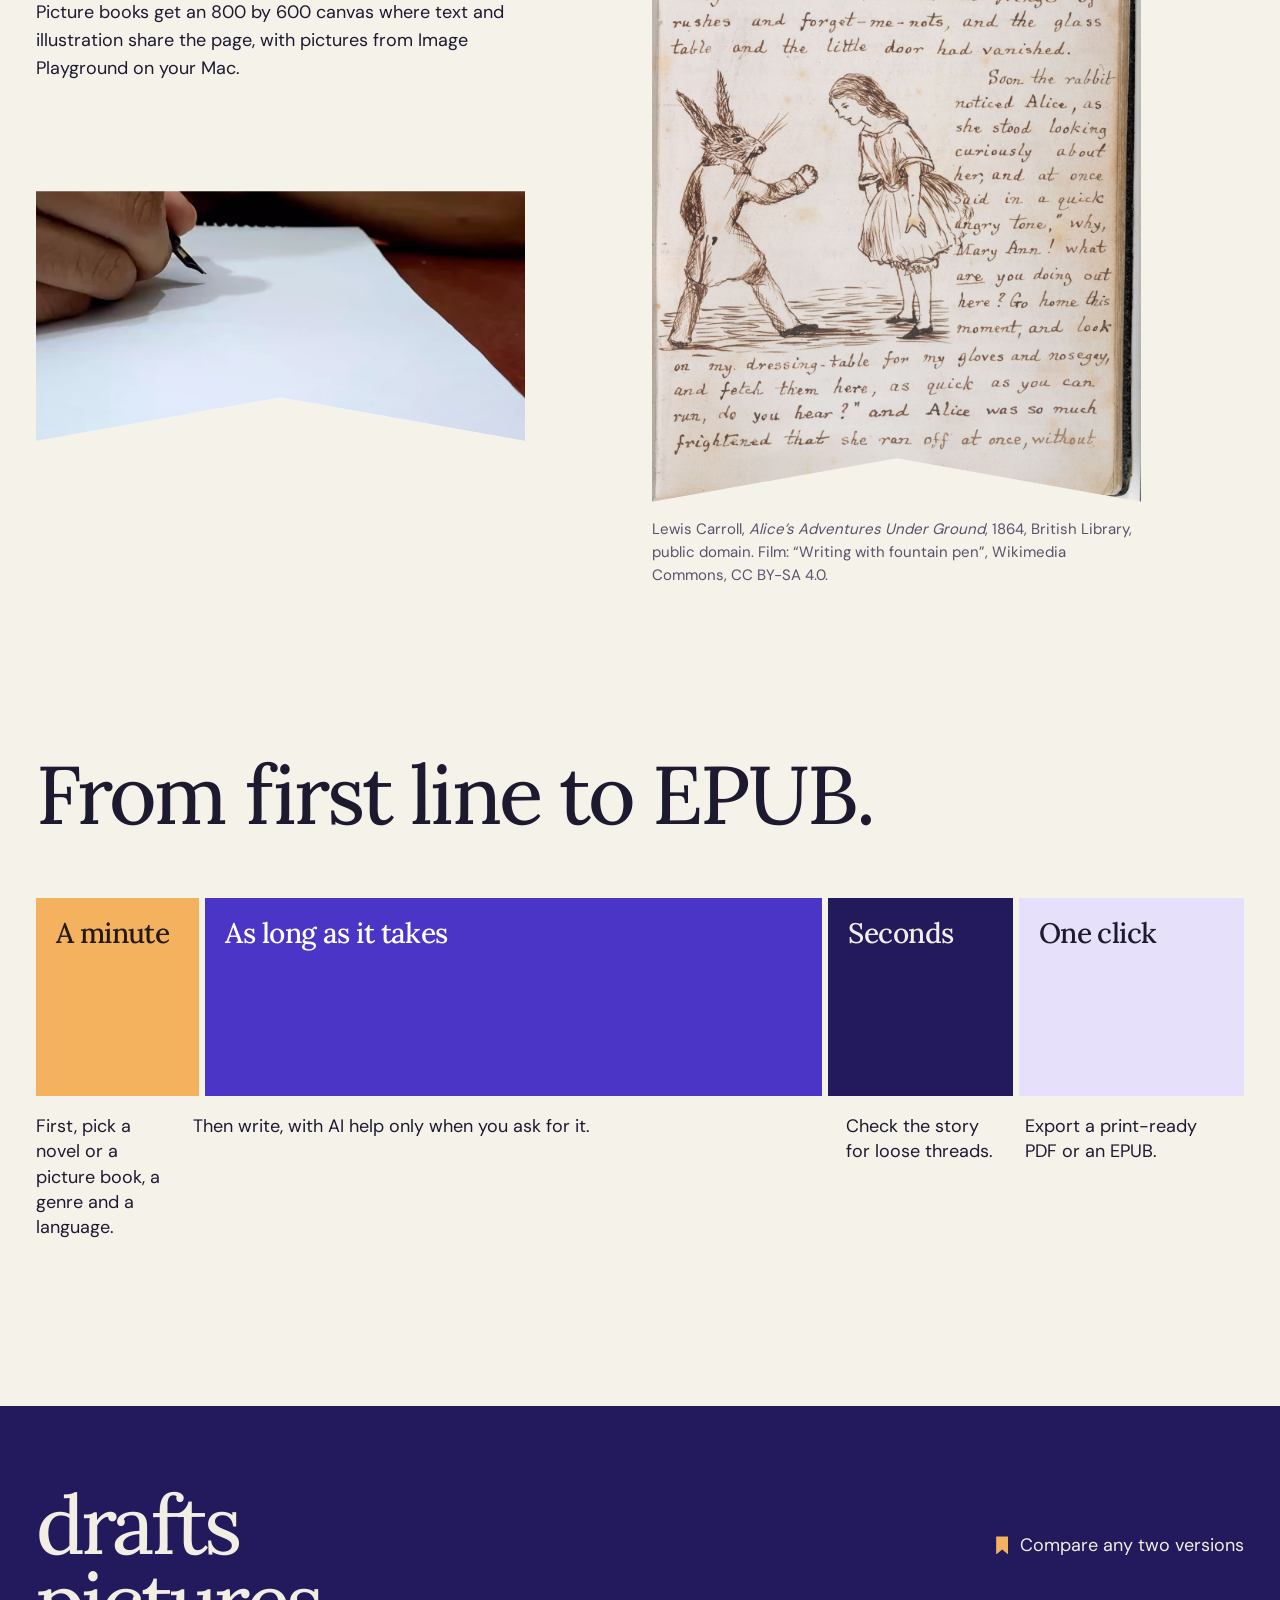
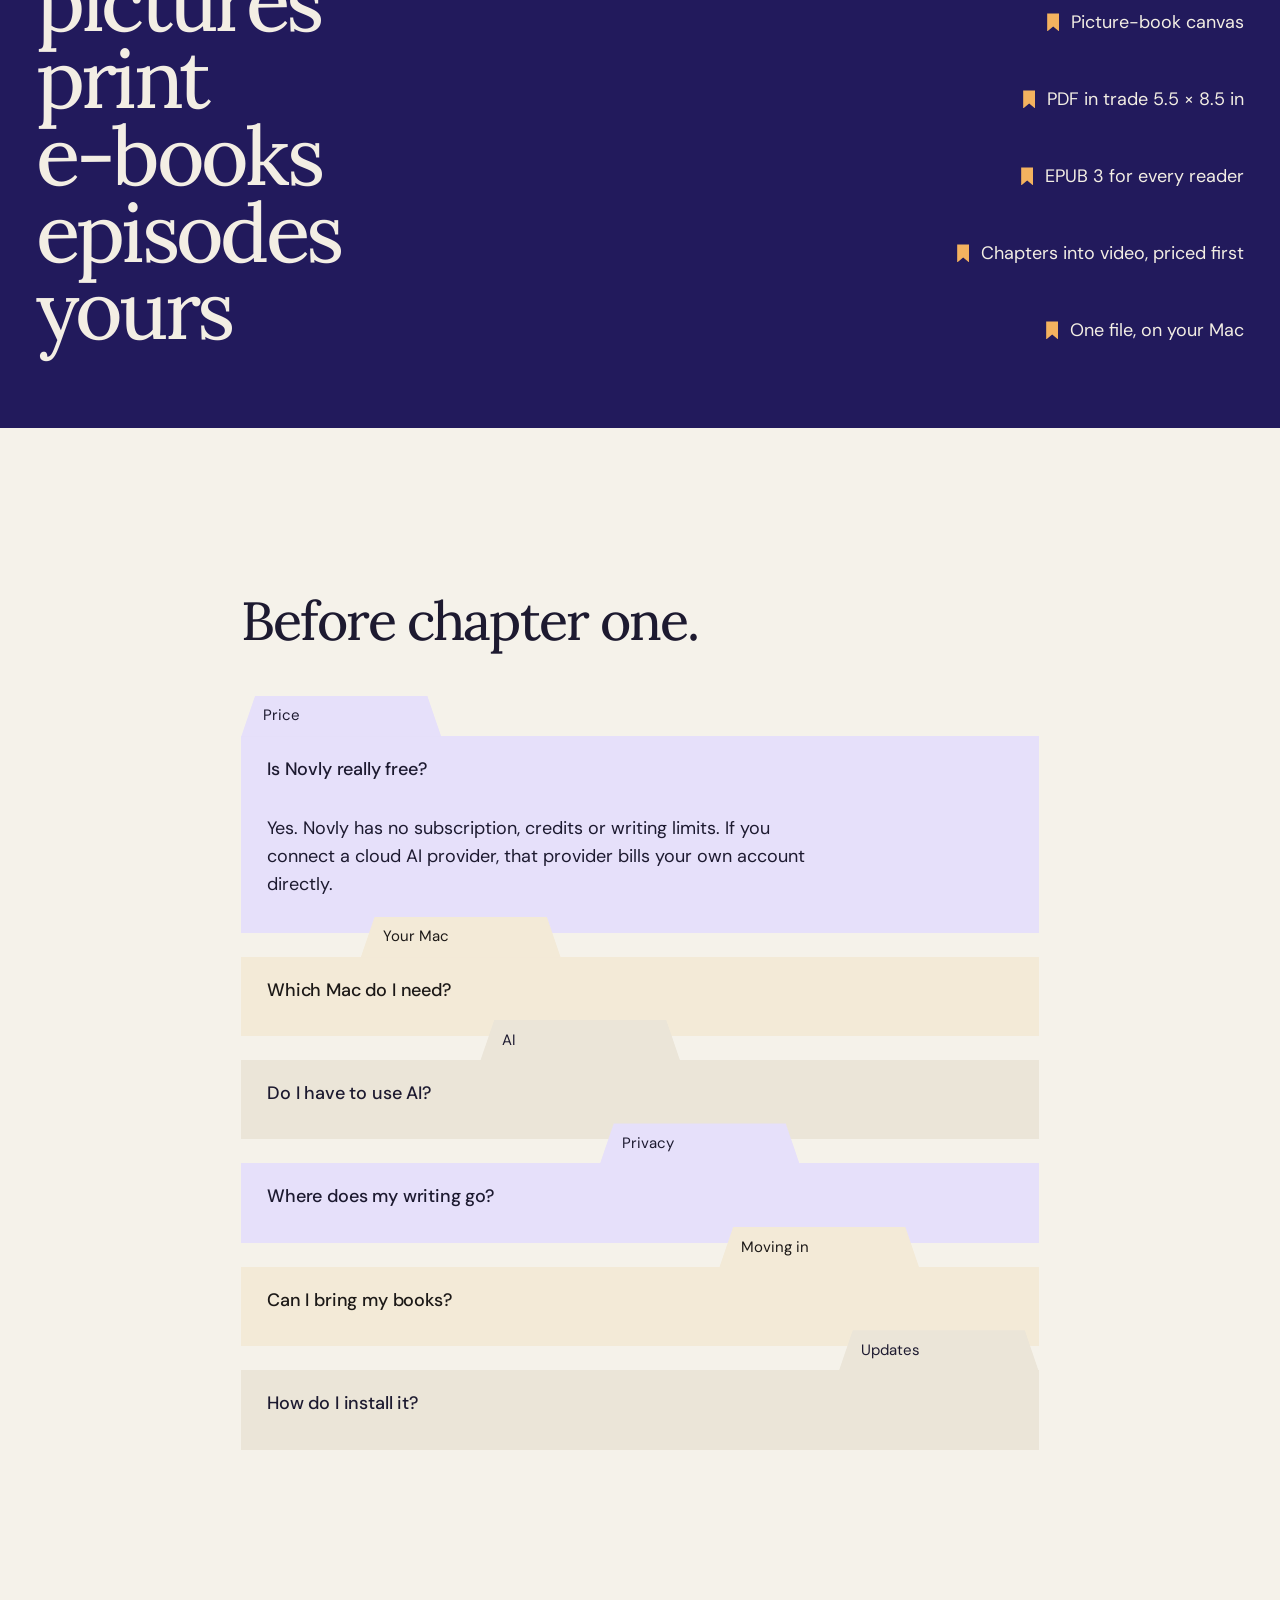
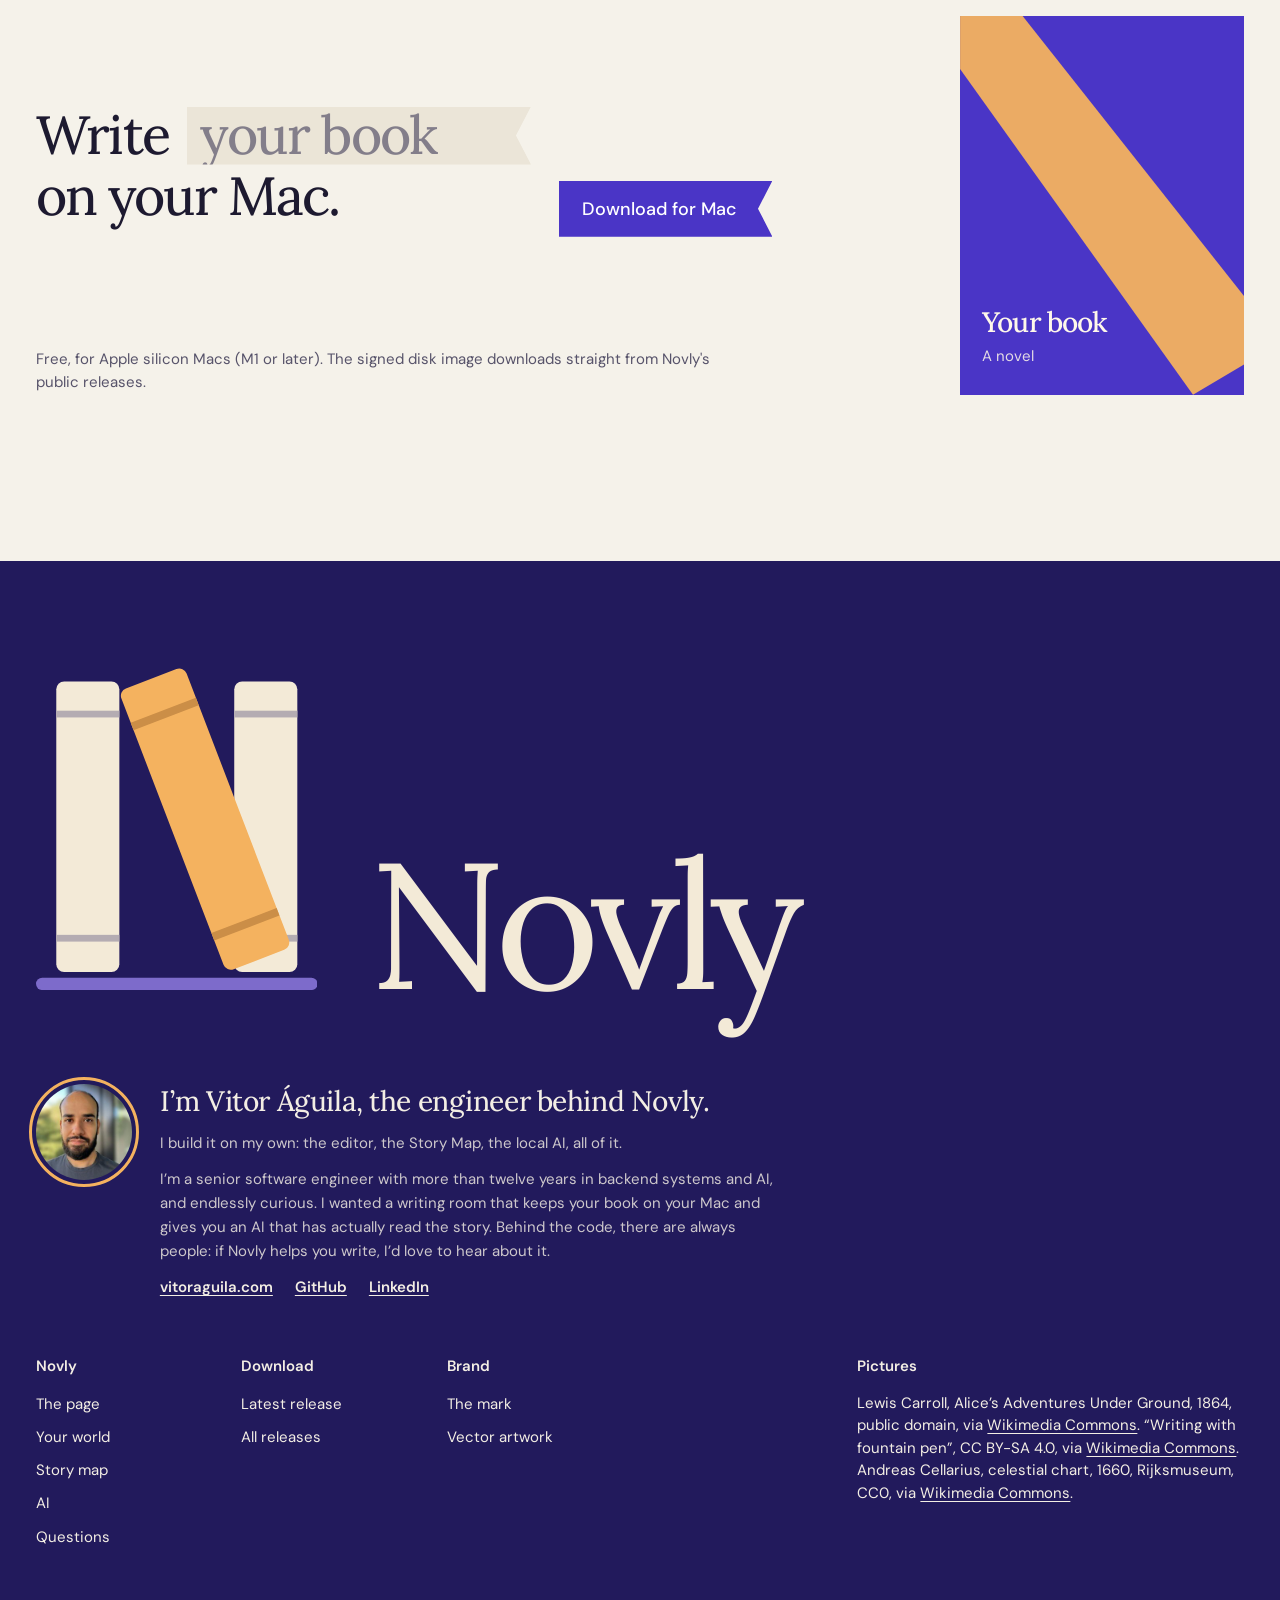
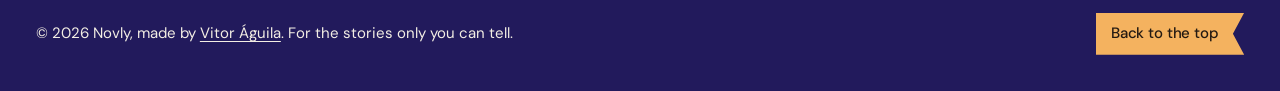
==== commit 475fd07c: "Footer: the engineer behind Novly A short note from Vitor Águila with his photo and links to vitorag" ====
--- a/index.html
+++ b/index.html
@@ -362,6 +362,19 @@
       </svg>
       <p class="footer-word" aria-hidden="true">Novly</p>
       </div>
+      <section class="maker" aria-labelledby="maker-title">
+        <img class="maker__photo" src="assets/vitor-aguila.jpg" width="240" height="240" alt="Vitor Águila" loading="lazy" decoding="async">
+        <div class="maker__text">
+          <h2 class="maker__lead" id="maker-title">I&rsquo;m Vitor Águila, the engineer behind Novly.</h2>
+          <p>I build it on my own: the editor, the Story Map, the local AI, all of it.</p>
+          <p>I&rsquo;m a senior software engineer with more than twelve years in backend systems and AI, and endlessly curious. I wanted a writing room that keeps your book on your Mac and gives you an AI that has actually read the story. Behind the code, there are always people: if Novly helps you write, I&rsquo;d love to hear about it.</p>
+          <p class="maker__links">
+            <a href="https://vitoraguila.com/" rel="me">vitoraguila.com</a>
+            <a href="https://github.com/vitoraguila" rel="me">GitHub</a>
+            <a href="https://www.linkedin.com/in/vitoraguila" rel="me">LinkedIn</a>
+          </p>
+        </div>
+      </section>
       <div class="footer-links">
         <nav aria-label="Novly">
           <p>Novly</p>
@@ -387,7 +400,7 @@
         </div>
       </div>
       <div class="footer-bottom">
-        <p>© 2026 Novly. For the stories only you can tell.</p>
+        <p>© 2026 Novly, made by <a href="https://vitoraguila.com/">Vitor Águila</a>. For the stories only you can tell.</p>
         <a class="ribbon-button small-button" href="#top">Back to the top</a>
       </div>
     </div>
--- a/assets/site.css
+++ b/assets/site.css
@@ -377,6 +377,13 @@
 .m-ribbon { fill: var(--gold); }
 .m-ribbon-band { fill: color-mix(in srgb, var(--gold) 70%, #6b3a10); }
 .m-shelf { fill: color-mix(in srgb, var(--accent) 70%, var(--cream)); }
+.maker { display: grid; grid-template-columns: auto minmax(0, 1fr); gap: 28px; align-items: start; margin-top: 56px; max-width: 880px; }
+.maker__photo { width: 96px; height: 96px; border-radius: 50%; object-fit: cover; outline: 3px solid var(--gold); outline-offset: 4px; }
+.maker__text { display: grid; gap: 12px; font-size: var(--s-small); line-height: 1.6; color: color-mix(in srgb, var(--night-ink) 82%, transparent); }
+.maker__text p { max-width: 62ch; }
+.maker__lead { font-family: var(--serif); font-weight: 450; font-size: var(--s-statement); line-height: 1.25; letter-spacing: -0.015em; color: var(--night-ink); }
+.maker__links { display: flex; flex-wrap: wrap; gap: 8px 22px; font-weight: 600; color: var(--night-ink); }
+.maker__links a, .footer-bottom a:not(.ribbon-button) { text-decoration-color: currentColor; text-underline-offset: 3px; }
 .footer-links { display: grid; grid-template-columns: repeat(12, 1fr); gap: 32px 24px; margin-top: 56px; font-size: var(--s-small); }
 .footer-links nav { grid-column: span 2; display: flex; flex-direction: column; gap: 10px; }
 .footer-links p:first-child { font-weight: 600; margin-bottom: 4px; }
@@ -438,6 +445,8 @@
   .footer-links nav { grid-column: span 6; }
   .footer-credits { grid-column: 1 / -1; }
   .footer-bottom { flex-wrap: wrap; }
+  .maker { grid-template-columns: 1fr; gap: 20px; }
+  .maker__photo { width: 76px; height: 76px; }
 }
 
 /* Motion ---------------------------------------------------------------------- */
